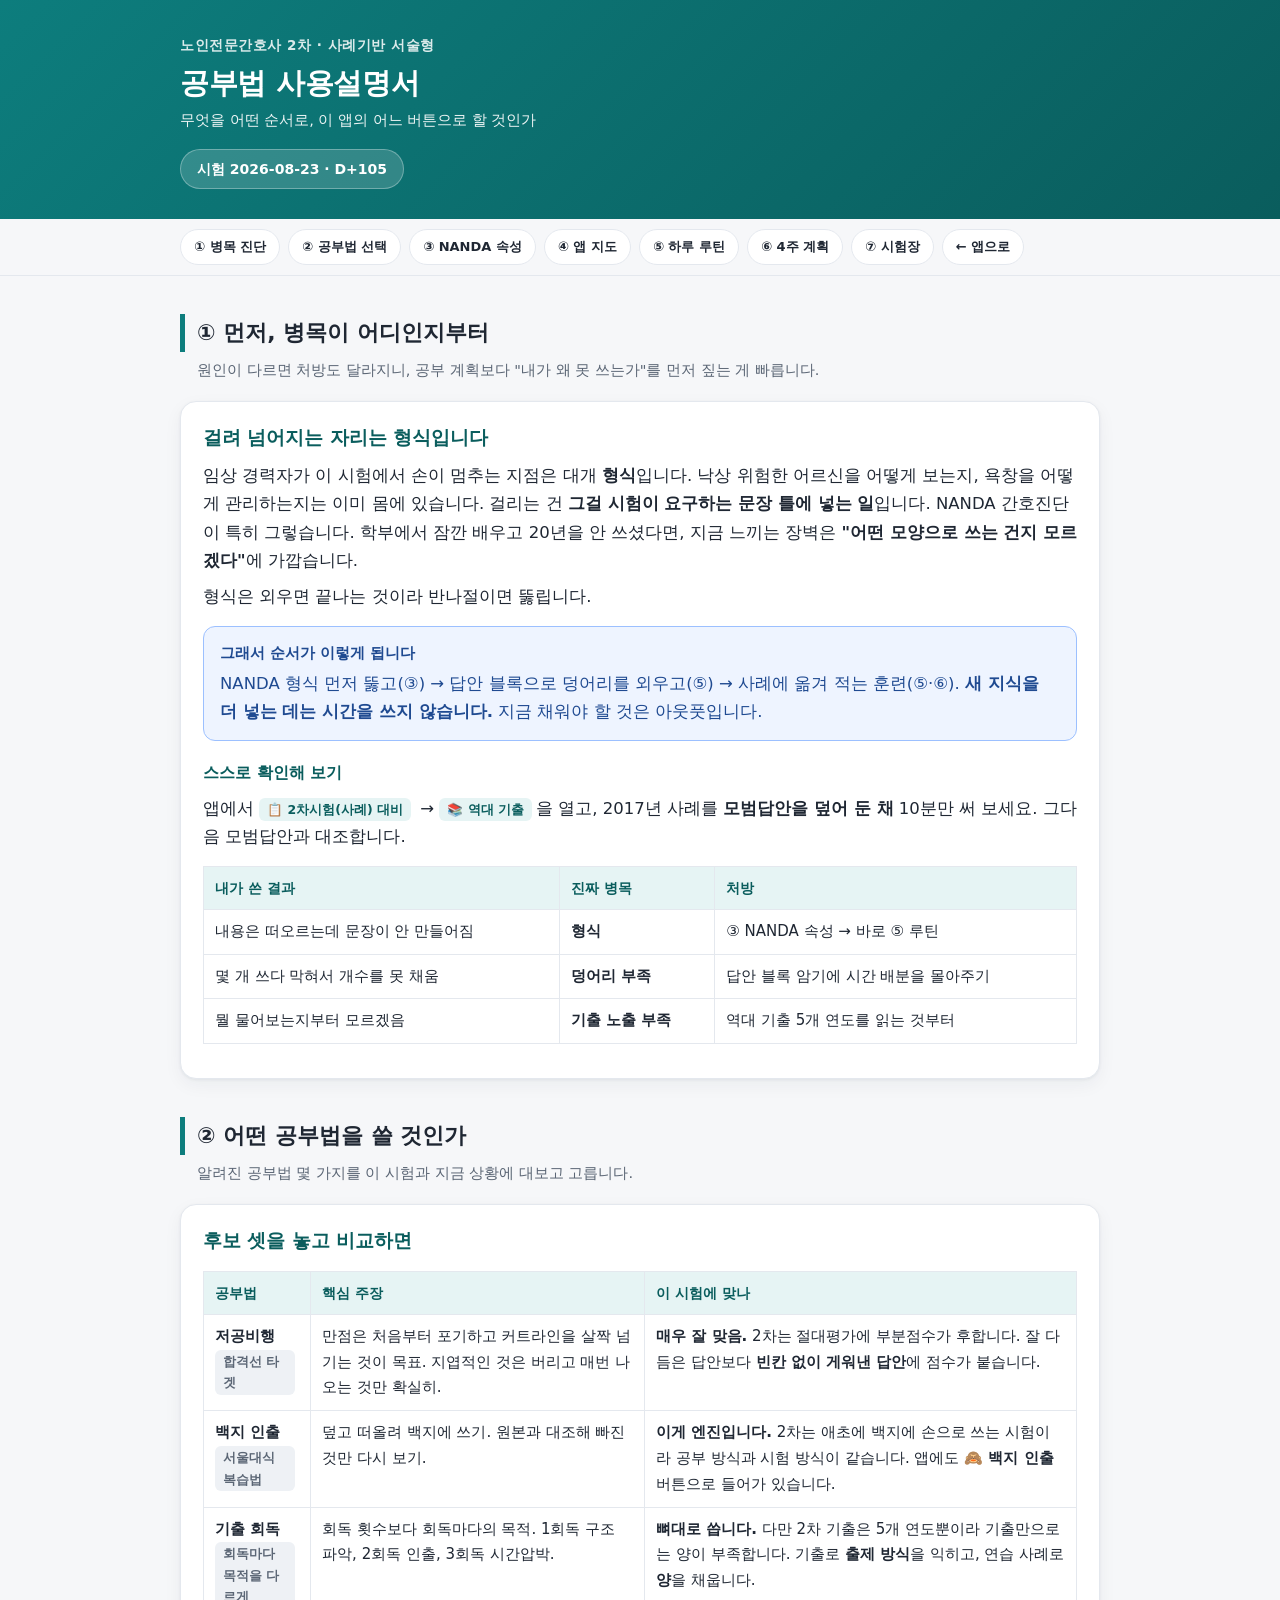
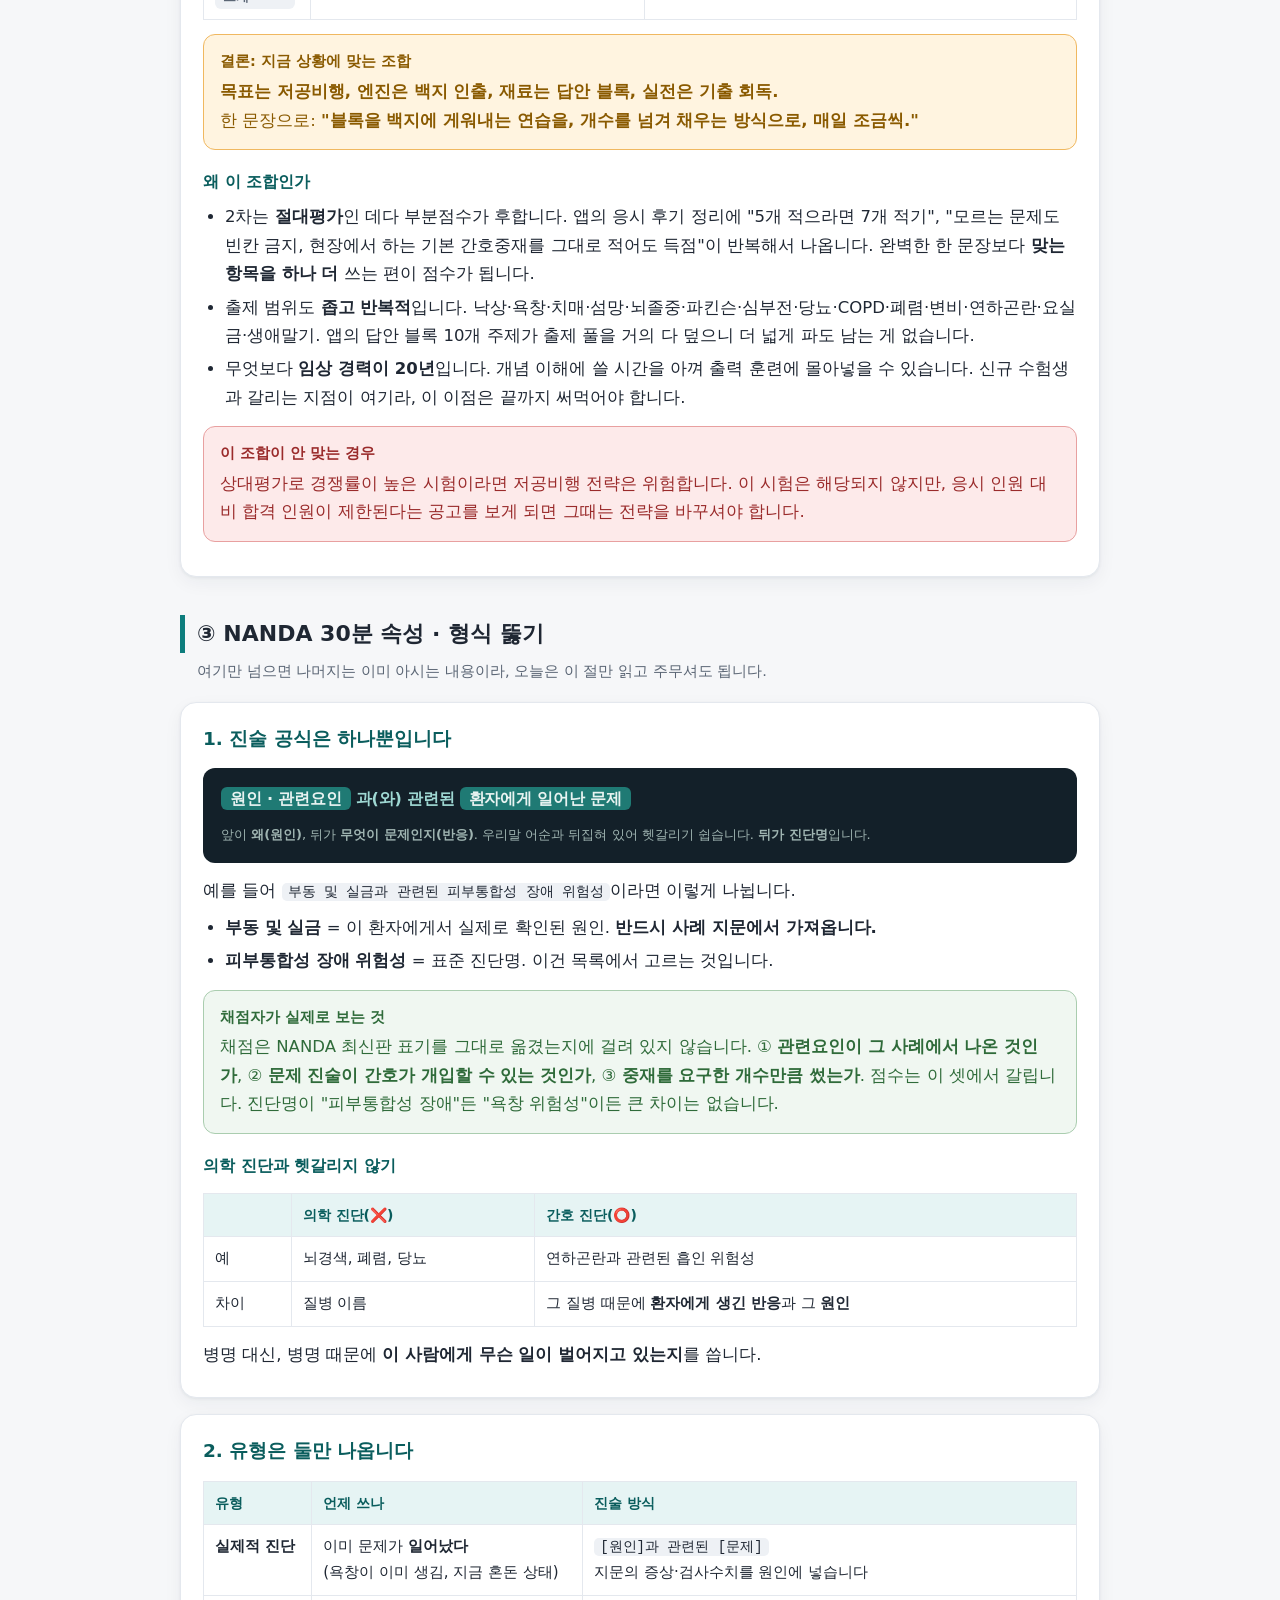
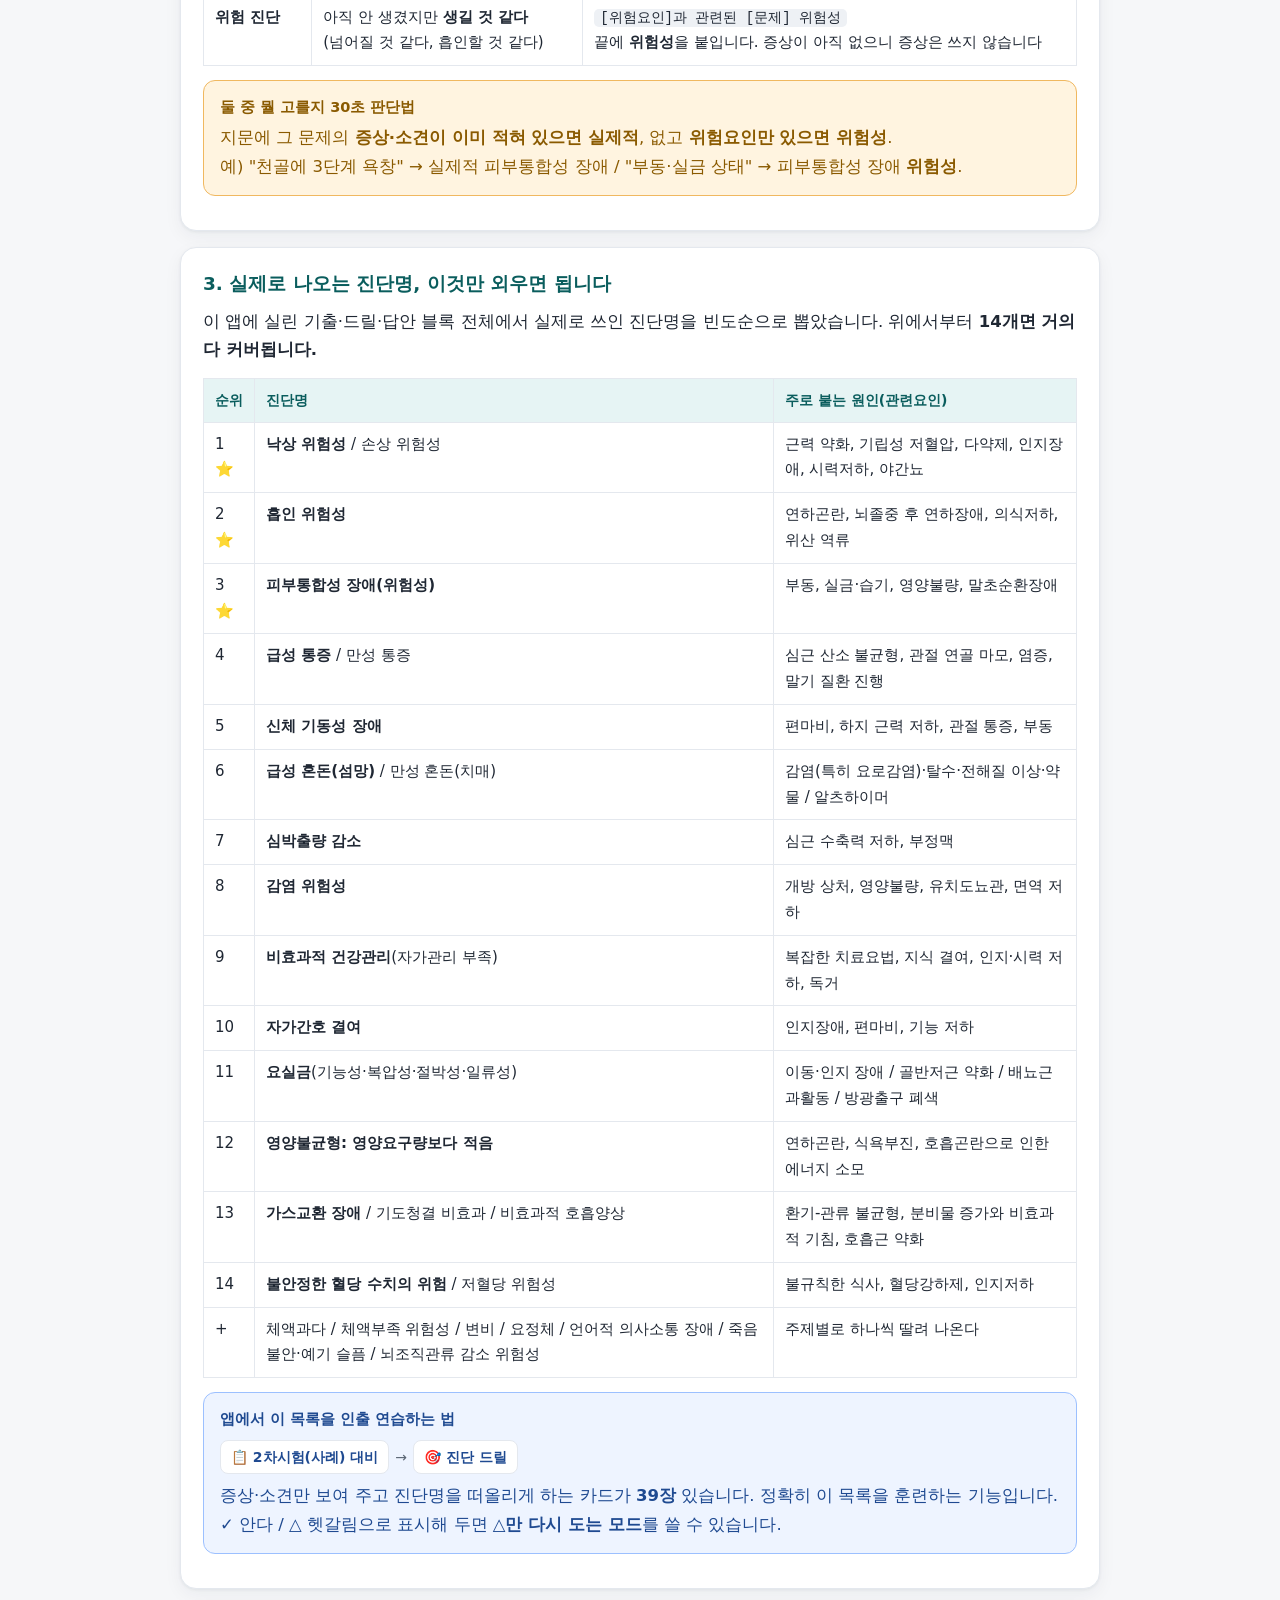
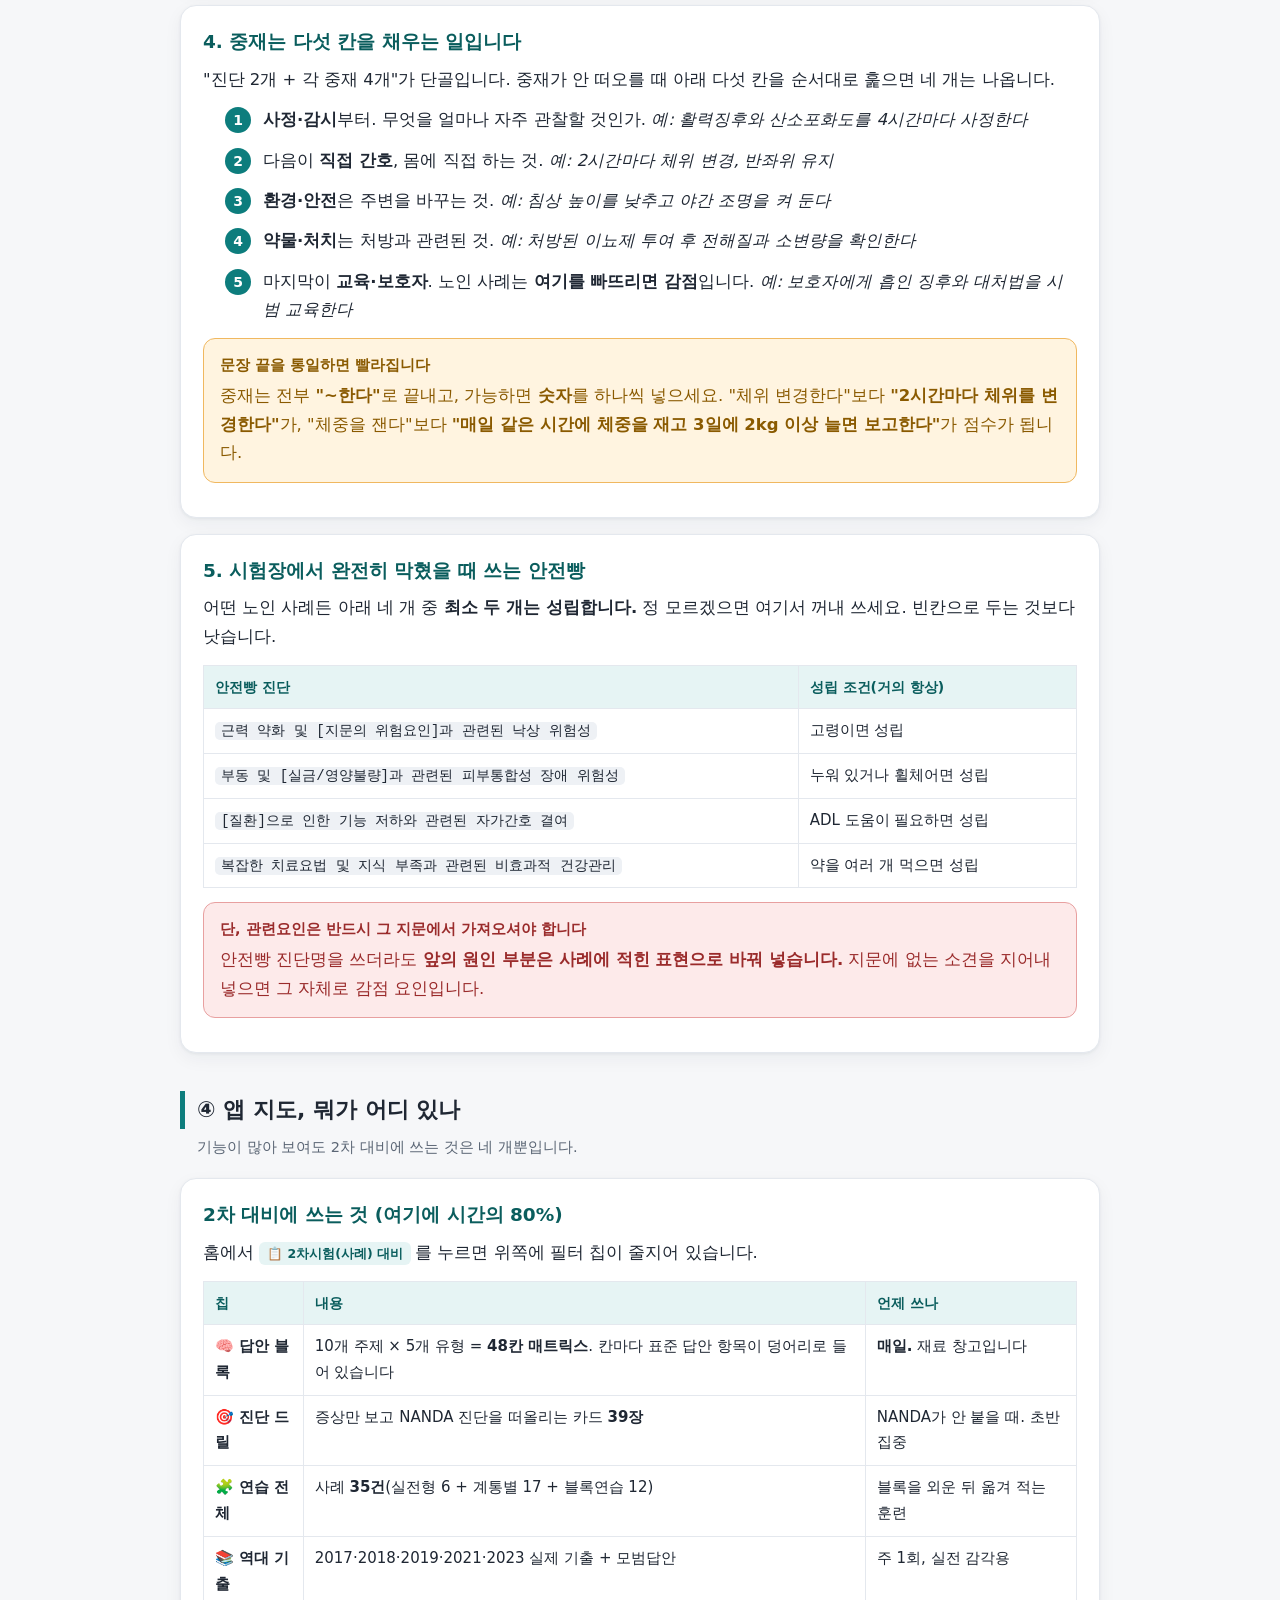
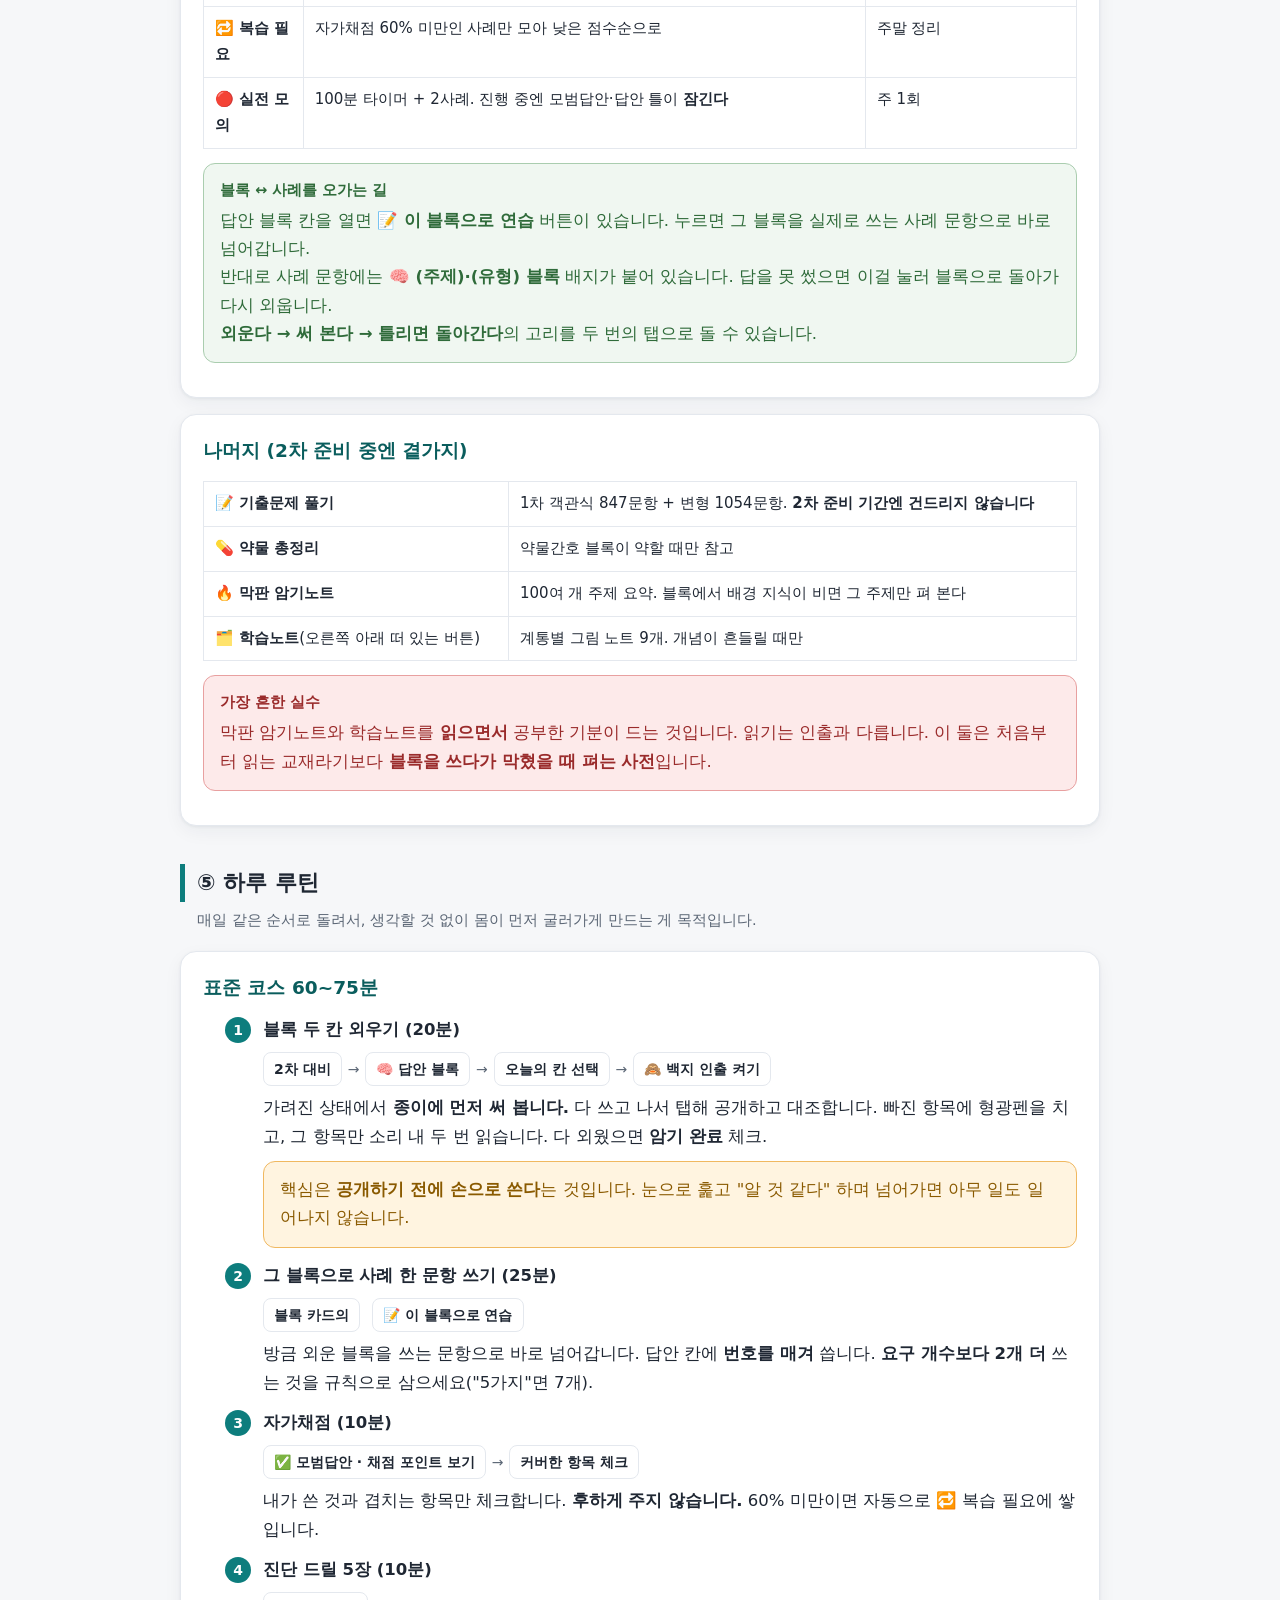
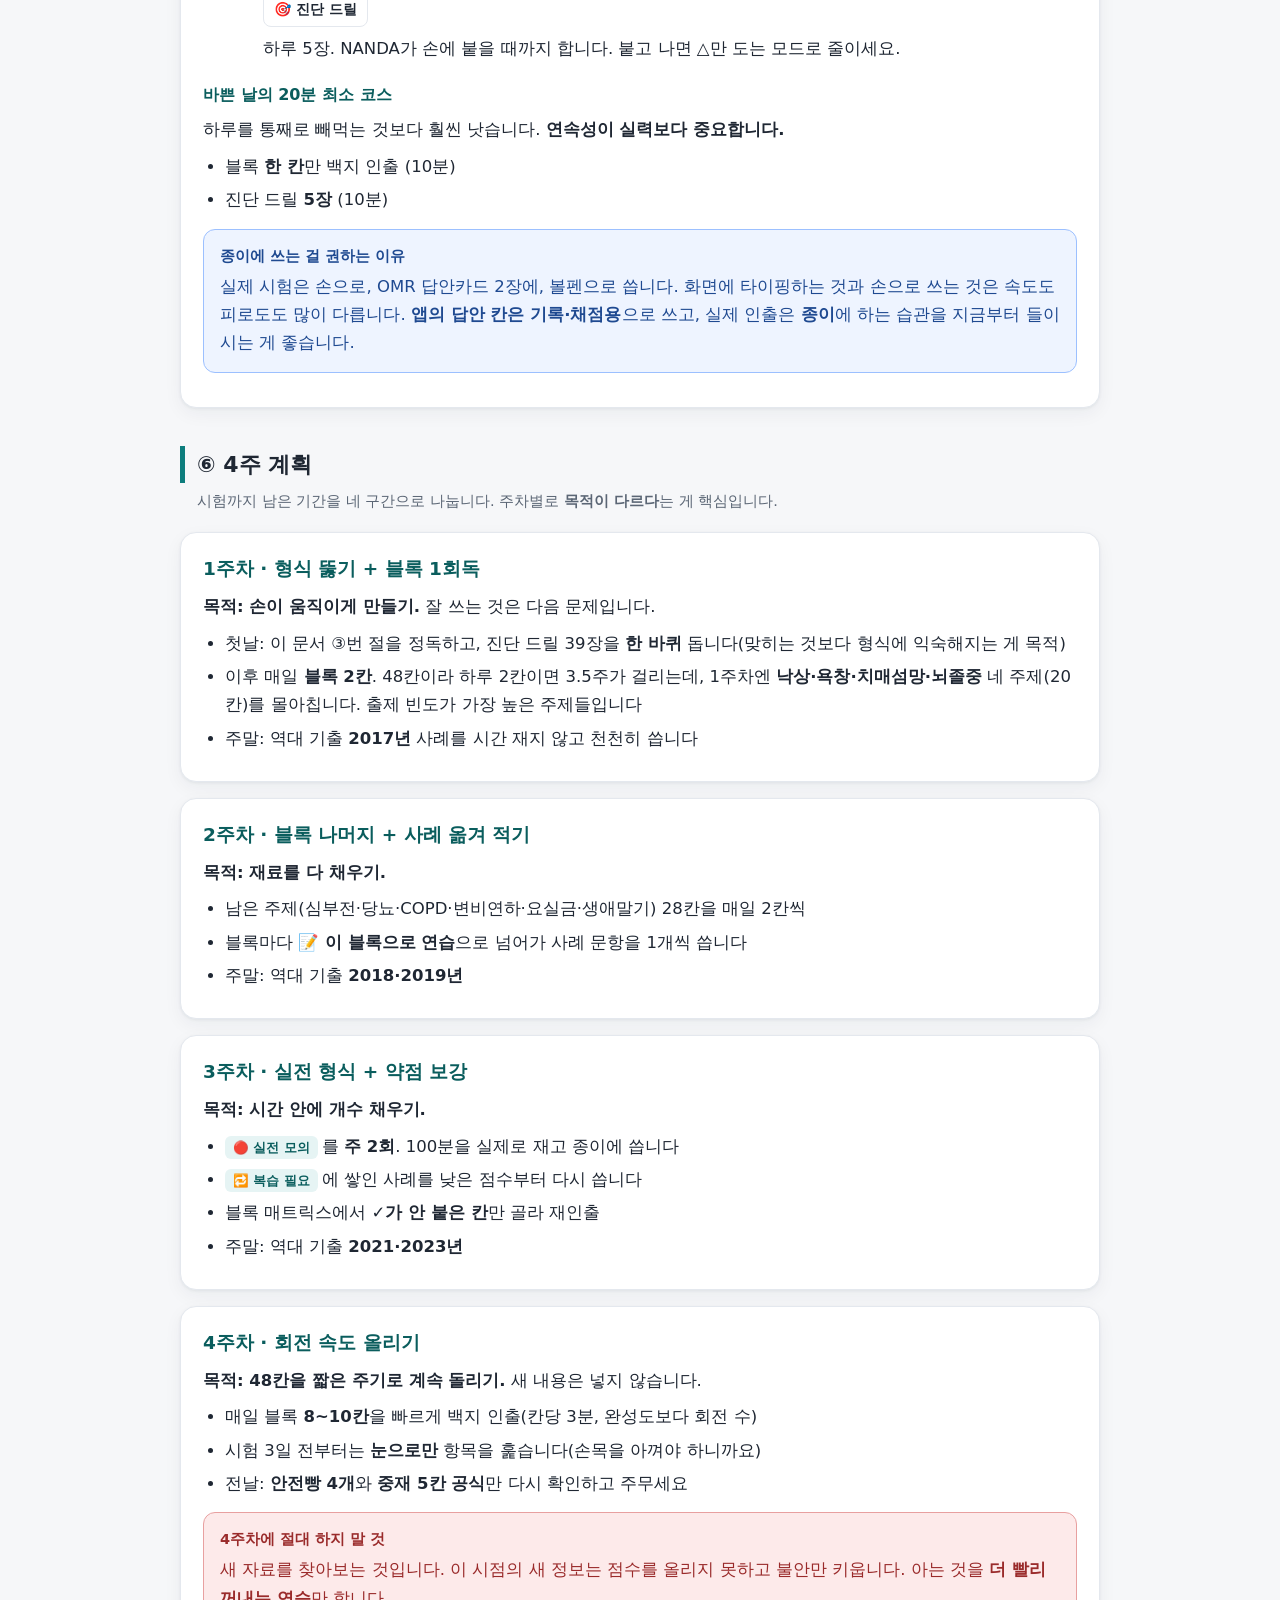
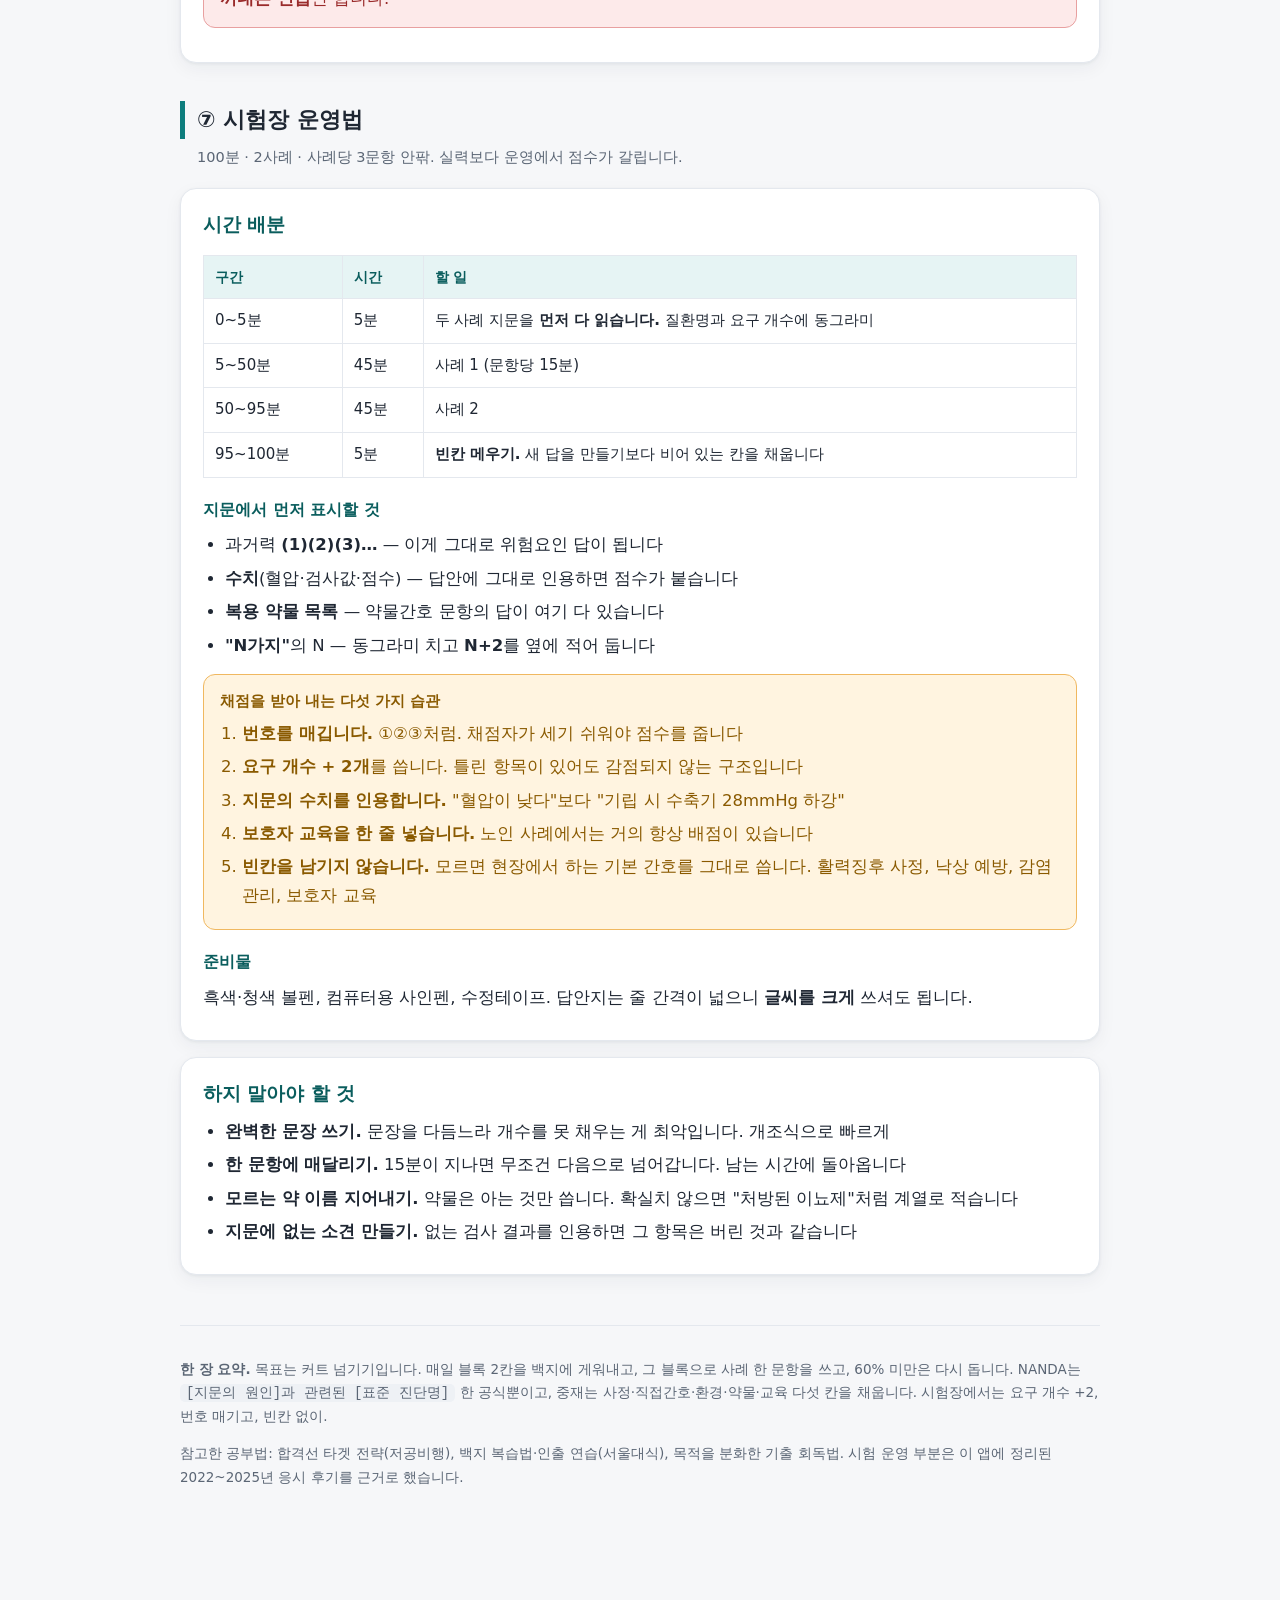
==== 00_공부법_사용설명서.html @ eb642b7c "공부법 가이드 문체 교정 리뷰 반영 — 저공비행 논지 복원, 새 균일 패턴 해체 리뷰 Important 3건 + 승격 1건을 반영했다.  저공비행 표에서 "만점 포기"가 빠져 전략" ====
<!DOCTYPE html>
<html lang="ko"><head><meta charset="UTF-8">
<meta name="viewport" content="width=device-width, initial-scale=1.0">
<title>공부법 사용설명서 — 노인전문간호사 2차</title>
<link rel="icon" href="icon-192.svg" type="image/svg+xml">
<style>
:root{
  --bg:#f6f7f9; --card:#ffffff; --ink:#1f2733; --muted:#5b6675;
  --line:#e4e8ee; --brand:#0d7d7d; --brand2:#0a5d5d; --brand-soft:#e6f4f4;
  --hi:#fff4e0; --hi-line:#f0b860; --hi-ink:#8a5a00;
  --easy:#eef4ff; --easy-line:#9cc0ff; --easy-ink:#1f4a91;
  --warn:#fdeaea; --warn-line:#e8a0a0; --warn-ink:#9a2b2b;
  --ok:#f0f7f1; --ok-line:#aacdaf; --ok-ink:#2f6b3a;
  --shadow:0 1px 3px rgba(20,30,50,.06),0 6px 18px rgba(20,30,50,.05);
}
*{box-sizing:border-box}
html{scroll-behavior:smooth}
body{margin:0;background:var(--bg);color:var(--ink);
  font-family:"Pretendard","Apple SD Gothic Neo","Malgun Gothic","Segoe UI",system-ui,sans-serif;
  line-height:1.72;font-size:16.5px;-webkit-font-smoothing:antialiased}
.wrap{max-width:960px;margin:0 auto;padding:0 20px 120px}

header.top{background:linear-gradient(135deg,var(--brand),var(--brand2));color:#fff;padding:34px 0 30px}
header.top .wrap{padding-bottom:0}
.kicker{font-size:13.5px;letter-spacing:.04em;opacity:.85;font-weight:600}
header.top h1{margin:.25em 0 .15em;font-size:29px;letter-spacing:-.01em;line-height:1.35}
header.top .sub{opacity:.92;font-size:14.5px}
.dday{margin-top:16px;display:inline-block;background:rgba(255,255,255,.16);border:1px solid rgba(255,255,255,.3);
  border-radius:999px;padding:7px 16px;font-size:14px;font-weight:700}

.toolbar{position:sticky;top:0;z-index:50;background:rgba(246,247,249,.93);
  backdrop-filter:blur(8px);border-bottom:1px solid var(--line);margin-bottom:26px}
.toolbar .wrap{display:flex;gap:8px;align-items:center;padding-top:10px;padding-bottom:10px;
  flex-wrap:nowrap;overflow-x:auto;scrollbar-width:none;-webkit-overflow-scrolling:touch}
.toolbar .wrap::-webkit-scrollbar{display:none}
.toolbar a{flex:0 0 auto;border:1px solid var(--line);background:#fff;color:var(--ink);border-radius:999px;
  padding:6px 13px;font-size:13px;text-decoration:none;font-weight:600}
.toolbar a:hover{border-color:var(--brand);color:var(--brand2)}

section.chap{margin:38px 0}
.chap > h2{font-size:22px;border-left:5px solid var(--brand);padding-left:12px;margin:0 0 6px;scroll-margin-top:64px}
.chap > .chap-intro{color:var(--muted);font-size:14.5px;margin:2px 0 18px;padding-left:17px}

.card{background:var(--card);border:1px solid var(--line);border-radius:16px;
  padding:20px 22px;margin:16px 0;box-shadow:var(--shadow)}
.card h3{margin:0 0 8px;font-size:18.5px;color:var(--brand2)}
.card h4{margin:18px 0 6px;font-size:16px;color:var(--brand2)}
.card p{margin:8px 0}
.card ul,.card ol{margin:8px 0;padding-left:22px}
.card li{margin:5px 0}

.box{border-radius:12px;padding:14px 16px;margin:14px 0;border:1px solid}
.box b.t{display:block;margin-bottom:4px;font-size:14.5px}
.box.hi{background:var(--hi);border-color:var(--hi-line);color:var(--hi-ink)}
.box.easy{background:var(--easy);border-color:var(--easy-line);color:var(--easy-ink)}
.box.warn{background:var(--warn);border-color:var(--warn-line);color:var(--warn-ink)}
.box.ok{background:var(--ok);border-color:var(--ok-line);color:var(--ok-ink)}

table{width:100%;border-collapse:collapse;margin:14px 0;font-size:15px}
th,td{border:1px solid var(--line);padding:9px 11px;text-align:left;vertical-align:top}
th{background:var(--brand-soft);color:var(--brand2);font-size:14px}
td code,p code,li code{background:#eef1f5;border-radius:5px;padding:1px 6px;font-size:14px}

.formula{background:#132029;color:#e8f3f1;border-radius:12px;padding:16px 18px;margin:14px 0;
  font-size:16px;line-height:1.9;letter-spacing:-.01em}
.formula .slot{background:#1f7a74;border-radius:6px;padding:2px 9px;font-weight:700;white-space:nowrap}
.formula .fixed{color:#9fd8d3;font-weight:700}
.formula small{display:block;margin-top:8px;color:#9fb4b1;font-size:13px;letter-spacing:0}

.steps{counter-reset:s;list-style:none;padding-left:0}
.steps li{counter-increment:s;position:relative;padding-left:38px;margin:12px 0}
.steps li::before{content:counter(s);position:absolute;left:0;top:1px;width:26px;height:26px;
  border-radius:50%;background:var(--brand);color:#fff;font-weight:700;font-size:14px;
  display:flex;align-items:center;justify-content:center}

.tag{display:inline-block;background:var(--brand-soft);color:var(--brand2);font-weight:700;
  border-radius:6px;padding:1px 8px;font-size:12.5px;margin-right:4px}
.tag.gray{background:#eef1f5;color:#5b6675}

.route{display:flex;flex-wrap:wrap;gap:6px;align-items:center;margin:8px 0;font-size:14px}
.route i{font-style:normal;background:#fff;border:1px solid var(--line);border-radius:8px;padding:4px 10px;font-weight:600}
.route span{color:var(--muted)}

footer{border-top:1px solid var(--line);margin-top:50px;padding-top:18px;color:var(--muted);font-size:13.5px}
@media (max-width:640px){
  body{font-size:16px}
  header.top h1{font-size:24px}
  .chap > h2{font-size:20px}
  table{font-size:14px}
  th,td{padding:7px 8px}
}
</style>
</head>
<body>

<header class="top"><div class="wrap">
  <div class="kicker">노인전문간호사 2차 · 사례기반 서술형</div>
  <h1>공부법 사용설명서</h1>
  <div class="sub">무엇을 어떤 순서로, 이 앱의 어느 버튼으로 할 것인가</div>
  <div class="dday" id="dday">시험 2026-08-23</div>
</div></header>

<nav class="toolbar"><div class="wrap">
  <a href="#bottleneck">① 병목 진단</a>
  <a href="#method">② 공부법 선택</a>
  <a href="#nanda">③ NANDA 속성</a>
  <a href="#map">④ 앱 지도</a>
  <a href="#daily">⑤ 하루 루틴</a>
  <a href="#plan">⑥ 4주 계획</a>
  <a href="#exam">⑦ 시험장</a>
  <a href="index.html">← 앱으로</a>
</div></nav>

<div class="wrap">

<!-- ─────────────────────────────────────────── -->
<section class="chap" id="bottleneck">
  <h2>① 먼저, 병목이 어디인지부터</h2>
  <p class="chap-intro">원인이 다르면 처방도 달라지니, 공부 계획보다 "내가 왜 못 쓰는가"를 먼저 짚는 게 빠릅니다.</p>

  <div class="card">
    <h3>걸려 넘어지는 자리는 형식입니다</h3>
    <p>임상 경력자가 이 시험에서 손이 멈추는 지점은 대개 <b>형식</b>입니다. 낙상 위험한 어르신을 어떻게 보는지, 욕창을 어떻게 관리하는지는 이미 몸에 있습니다. 걸리는 건 <b>그걸 시험이 요구하는 문장 틀에 넣는 일</b>입니다. NANDA 간호진단이 특히 그렇습니다. 학부에서 잠깐 배우고 20년을 안 쓰셨다면, 지금 느끼는 장벽은 <b>"어떤 모양으로 쓰는 건지 모르겠다"</b>에 가깝습니다.</p>
    <p>형식은 외우면 끝나는 것이라 반나절이면 뚫립니다.</p>

    <div class="box easy">
      <b class="t">그래서 순서가 이렇게 됩니다</b>
      NANDA 형식 먼저 뚫고(③) → 답안 블록으로 덩어리를 외우고(⑤) → 사례에 옮겨 적는 훈련(⑤·⑥).
      <b>새 지식을 더 넣는 데는 시간을 쓰지 않습니다.</b> 지금 채워야 할 것은 아웃풋입니다.
    </div>

    <h4>스스로 확인해 보기</h4>
    <p>앱에서 <span class="tag">📋 2차시험(사례) 대비</span> → <span class="tag">📚 역대 기출</span>을 열고, 2017년 사례를 <b>모범답안을 덮어 둔 채</b> 10분만 써 보세요. 그다음 모범답안과 대조합니다.</p>
    <table>
      <tr><th>내가 쓴 결과</th><th>진짜 병목</th><th>처방</th></tr>
      <tr><td>내용은 떠오르는데 문장이 안 만들어짐</td><td><b>형식</b></td><td>③ NANDA 속성 → 바로 ⑤ 루틴</td></tr>
      <tr><td>몇 개 쓰다 막혀서 개수를 못 채움</td><td><b>덩어리 부족</b></td><td>답안 블록 암기에 시간 배분을 몰아주기</td></tr>
      <tr><td>뭘 물어보는지부터 모르겠음</td><td><b>기출 노출 부족</b></td><td>역대 기출 5개 연도를 읽는 것부터</td></tr>
    </table>
  </div>
</section>

<!-- ─────────────────────────────────────────── -->
<section class="chap" id="method">
  <h2>② 어떤 공부법을 쓸 것인가</h2>
  <p class="chap-intro">알려진 공부법 몇 가지를 이 시험과 지금 상황에 대보고 고릅니다.</p>

  <div class="card">
    <h3>후보 셋을 놓고 비교하면</h3>
    <table>
      <tr><th>공부법</th><th>핵심 주장</th><th>이 시험에 맞나</th></tr>
      <tr>
        <td><b>저공비행</b><br><span class="tag gray">합격선 타겟</span></td>
        <td>만점은 처음부터 포기하고 커트라인을 살짝 넘기는 것이 목표. 지엽적인 것은 버리고 매번 나오는 것만 확실히.</td>
        <td><b>매우 잘 맞음.</b> 2차는 절대평가에 부분점수가 후합니다. 잘 다듬은 답안보다 <b>빈칸 없이 게워낸 답안</b>에 점수가 붙습니다.</td>
      </tr>
      <tr>
        <td><b>백지 인출</b><br><span class="tag gray">서울대식 복습법</span></td>
        <td>덮고 떠올려 백지에 쓰기. 원본과 대조해 빠진 것만 다시 보기.</td>
        <td><b>이게 엔진입니다.</b> 2차는 애초에 백지에 손으로 쓰는 시험이라 공부 방식과 시험 방식이 같습니다. 앱에도 <b>🙈 백지 인출</b> 버튼으로 들어가 있습니다.</td>
      </tr>
      <tr>
        <td><b>기출 회독</b><br><span class="tag gray">회독마다 목적을 다르게</span></td>
        <td>회독 횟수보다 회독마다의 목적. 1회독 구조 파악, 2회독 인출, 3회독 시간압박.</td>
        <td><b>뼈대로 씁니다.</b> 다만 2차 기출은 5개 연도뿐이라 기출만으로는 양이 부족합니다. 기출로 <b>출제 방식</b>을 익히고, 연습 사례로 <b>양</b>을 채웁니다.</td>
      </tr>
    </table>

    <div class="box hi">
      <b class="t">결론: 지금 상황에 맞는 조합</b>
      <b>목표는 저공비행, 엔진은 백지 인출, 재료는 답안 블록, 실전은 기출 회독.</b><br>
      한 문장으로: <b>"블록을 백지에 게워내는 연습을, 개수를 넘겨 채우는 방식으로, 매일 조금씩."</b>
    </div>

    <h4>왜 이 조합인가</h4>
    <ul>
      <li>2차는 <b>절대평가</b>인 데다 부분점수가 후합니다. 앱의 응시 후기 정리에 "5개 적으라면 7개 적기", "모르는 문제도 빈칸 금지, 현장에서 하는 기본 간호중재를 그대로 적어도 득점"이 반복해서 나옵니다. 완벽한 한 문장보다 <b>맞는 항목을 하나 더</b> 쓰는 편이 점수가 됩니다.</li>
      <li>출제 범위도 <b>좁고 반복적</b>입니다. 낙상·욕창·치매·섬망·뇌졸중·파킨슨·심부전·당뇨·COPD·폐렴·변비·연하곤란·요실금·생애말기. 앱의 답안 블록 10개 주제가 출제 풀을 거의 다 덮으니 더 넓게 파도 남는 게 없습니다.</li>
      <li>무엇보다 <b>임상 경력이 20년</b>입니다. 개념 이해에 쓸 시간을 아껴 출력 훈련에 몰아넣을 수 있습니다. 신규 수험생과 갈리는 지점이 여기라, 이 이점은 끝까지 써먹어야 합니다.</li>
    </ul>

    <div class="box warn">
      <b class="t">이 조합이 안 맞는 경우</b>
      상대평가로 경쟁률이 높은 시험이라면 저공비행 전략은 위험합니다. 이 시험은 해당되지 않지만,
      응시 인원 대비 합격 인원이 제한된다는 공고를 보게 되면 그때는 전략을 바꾸셔야 합니다.
    </div>
  </div>
</section>

<!-- ─────────────────────────────────────────── -->
<section class="chap" id="nanda">
  <h2>③ NANDA 30분 속성 · 형식 뚫기</h2>
  <p class="chap-intro">여기만 넘으면 나머지는 이미 아시는 내용이라, 오늘은 이 절만 읽고 주무셔도 됩니다.</p>

  <div class="card">
    <h3>1. 진술 공식은 하나뿐입니다</h3>
    <div class="formula">
      <span class="slot">원인 · 관련요인</span> <span class="fixed">과(와) 관련된</span> <span class="slot">환자에게 일어난 문제</span>
      <small>앞이 <b>왜(원인)</b>, 뒤가 <b>무엇이 문제인지(반응)</b>. 우리말 어순과 뒤집혀 있어 헷갈리기 쉽습니다. <b>뒤가 진단명</b>입니다.</small>
    </div>
    <p>예를 들어 <code>부동 및 실금과 관련된 피부통합성 장애 위험성</code>이라면 이렇게 나뉩니다.</p>
    <ul>
      <li><b>부동 및 실금</b> = 이 환자에게서 실제로 확인된 원인. <b>반드시 사례 지문에서 가져옵니다.</b></li>
      <li><b>피부통합성 장애 위험성</b> = 표준 진단명. 이건 목록에서 고르는 것입니다.</li>
    </ul>
    <div class="box ok">
      <b class="t">채점자가 실제로 보는 것</b>
      채점은 NANDA 최신판 표기를 그대로 옮겼는지에 걸려 있지 않습니다.
      ① <b>관련요인이 그 사례에서 나온 것인가</b>, ② <b>문제 진술이 간호가 개입할 수 있는 것인가</b>,
      ③ <b>중재를 요구한 개수만큼 썼는가</b>. 점수는 이 셋에서 갈립니다.
      진단명이 "피부통합성 장애"든 "욕창 위험성"이든 큰 차이는 없습니다.
    </div>

    <h4>의학 진단과 헷갈리지 않기</h4>
    <table>
      <tr><th></th><th>의학 진단(❌)</th><th>간호 진단(⭕)</th></tr>
      <tr><td>예</td><td>뇌경색, 폐렴, 당뇨</td><td>연하곤란과 관련된 흡인 위험성</td></tr>
      <tr><td>차이</td><td>질병 이름</td><td>그 질병 때문에 <b>환자에게 생긴 반응</b>과 그 <b>원인</b></td></tr>
    </table>
    <p>병명 대신, 병명 때문에 <b>이 사람에게 무슨 일이 벌어지고 있는지</b>를 씁니다.</p>
  </div>

  <div class="card">
    <h3>2. 유형은 둘만 나옵니다</h3>
    <table>
      <tr><th>유형</th><th>언제 쓰나</th><th>진술 방식</th></tr>
      <tr>
        <td><b>실제적 진단</b></td>
        <td>이미 문제가 <b>일어났다</b><br>(욕창이 이미 생김, 지금 혼돈 상태)</td>
        <td><code>[원인]과 관련된 [문제]</code><br>지문의 증상·검사수치를 원인에 넣습니다</td>
      </tr>
      <tr>
        <td><b>위험 진단</b></td>
        <td>아직 안 생겼지만 <b>생길 것 같다</b><br>(넘어질 것 같다, 흡인할 것 같다)</td>
        <td><code>[위험요인]과 관련된 [문제] 위험성</code><br>끝에 <b>위험성</b>을 붙입니다. 증상이 아직 없으니 증상은 쓰지 않습니다</td>
      </tr>
    </table>
    <div class="box hi">
      <b class="t">둘 중 뭘 고를지 30초 판단법</b>
      지문에 그 문제의 <b>증상·소견이 이미 적혀 있으면 실제적</b>, 없고 <b>위험요인만 있으면 위험성</b>.<br>
      예) "천골에 3단계 욕창" → 실제적 피부통합성 장애 / "부동·실금 상태" → 피부통합성 장애 <b>위험성</b>.
    </div>
  </div>

  <div class="card">
    <h3>3. 실제로 나오는 진단명, 이것만 외우면 됩니다</h3>
    <p>이 앱에 실린 기출·드릴·답안 블록 전체에서 실제로 쓰인 진단명을 빈도순으로 뽑았습니다. 위에서부터 <b>14개면 거의 다 커버됩니다.</b></p>
    <table>
      <tr><th>순위</th><th>진단명</th><th>주로 붙는 원인(관련요인)</th></tr>
      <tr><td>1 ⭐</td><td><b>낙상 위험성</b> / 손상 위험성</td><td>근력 약화, 기립성 저혈압, 다약제, 인지장애, 시력저하, 야간뇨</td></tr>
      <tr><td>2 ⭐</td><td><b>흡인 위험성</b></td><td>연하곤란, 뇌졸중 후 연하장애, 의식저하, 위산 역류</td></tr>
      <tr><td>3 ⭐</td><td><b>피부통합성 장애(위험성)</b></td><td>부동, 실금·습기, 영양불량, 말초순환장애</td></tr>
      <tr><td>4</td><td><b>급성 통증</b> / 만성 통증</td><td>심근 산소 불균형, 관절 연골 마모, 염증, 말기 질환 진행</td></tr>
      <tr><td>5</td><td><b>신체 기동성 장애</b></td><td>편마비, 하지 근력 저하, 관절 통증, 부동</td></tr>
      <tr><td>6</td><td><b>급성 혼돈(섬망)</b> / 만성 혼돈(치매)</td><td>감염(특히 요로감염)·탈수·전해질 이상·약물 / 알츠하이머</td></tr>
      <tr><td>7</td><td><b>심박출량 감소</b></td><td>심근 수축력 저하, 부정맥</td></tr>
      <tr><td>8</td><td><b>감염 위험성</b></td><td>개방 상처, 영양불량, 유치도뇨관, 면역 저하</td></tr>
      <tr><td>9</td><td><b>비효과적 건강관리</b>(자가관리 부족)</td><td>복잡한 치료요법, 지식 결여, 인지·시력 저하, 독거</td></tr>
      <tr><td>10</td><td><b>자가간호 결여</b></td><td>인지장애, 편마비, 기능 저하</td></tr>
      <tr><td>11</td><td><b>요실금</b>(기능성·복압성·절박성·일류성)</td><td>이동·인지 장애 / 골반저근 약화 / 배뇨근 과활동 / 방광출구 폐색</td></tr>
      <tr><td>12</td><td><b>영양불균형: 영양요구량보다 적음</b></td><td>연하곤란, 식욕부진, 호흡곤란으로 인한 에너지 소모</td></tr>
      <tr><td>13</td><td><b>가스교환 장애</b> / 기도청결 비효과 / 비효과적 호흡양상</td><td>환기-관류 불균형, 분비물 증가와 비효과적 기침, 호흡근 약화</td></tr>
      <tr><td>14</td><td><b>불안정한 혈당 수치의 위험</b> / 저혈당 위험성</td><td>불규칙한 식사, 혈당강하제, 인지저하</td></tr>
      <tr><td>+</td><td>체액과다 / 체액부족 위험성 / 변비 / 요정체 / 언어적 의사소통 장애 / 죽음 불안·예기 슬픔 / 뇌조직관류 감소 위험성</td><td>주제별로 하나씩 딸려 나온다</td></tr>
    </table>
    <div class="box easy">
      <b class="t">앱에서 이 목록을 인출 연습하는 법</b>
      <div class="route"><i>📋 2차시험(사례) 대비</i><span>→</span><i>🎯 진단 드릴</i></div>
      증상·소견만 보여 주고 진단명을 떠올리게 하는 카드가 <b>39장</b> 있습니다. 정확히 이 목록을 훈련하는 기능입니다.
      ✓ 안다 / △ 헷갈림으로 표시해 두면 <b>△만 다시 도는 모드</b>를 쓸 수 있습니다.
    </div>
  </div>

  <div class="card">
    <h3>4. 중재는 다섯 칸을 채우는 일입니다</h3>
    <p>"진단 2개 + 각 중재 4개"가 단골입니다. 중재가 안 떠오를 때 아래 다섯 칸을 순서대로 훑으면 네 개는 나옵니다.</p>
    <ol class="steps">
      <li><b>사정·감시</b>부터. 무엇을 얼마나 자주 관찰할 것인가. <i>예: 활력징후와 산소포화도를 4시간마다 사정한다</i></li>
      <li>다음이 <b>직접 간호</b>, 몸에 직접 하는 것. <i>예: 2시간마다 체위 변경, 반좌위 유지</i></li>
      <li><b>환경·안전</b>은 주변을 바꾸는 것. <i>예: 침상 높이를 낮추고 야간 조명을 켜 둔다</i></li>
      <li><b>약물·처치</b>는 처방과 관련된 것. <i>예: 처방된 이뇨제 투여 후 전해질과 소변량을 확인한다</i></li>
      <li>마지막이 <b>교육·보호자</b>. 노인 사례는 <b>여기를 빠뜨리면 감점</b>입니다. <i>예: 보호자에게 흡인 징후와 대처법을 시범 교육한다</i></li>
    </ol>
    <div class="box hi">
      <b class="t">문장 끝을 통일하면 빨라집니다</b>
      중재는 전부 <b>"~한다"</b>로 끝내고, 가능하면 <b>숫자</b>를 하나씩 넣으세요.
      "체위 변경한다"보다 <b>"2시간마다 체위를 변경한다"</b>가, "체중을 잰다"보다
      <b>"매일 같은 시간에 체중을 재고 3일에 2kg 이상 늘면 보고한다"</b>가 점수가 됩니다.
    </div>
  </div>

  <div class="card">
    <h3>5. 시험장에서 완전히 막혔을 때 쓰는 안전빵</h3>
    <p>어떤 노인 사례든 아래 네 개 중 <b>최소 두 개는 성립합니다.</b> 정 모르겠으면 여기서 꺼내 쓰세요. 빈칸으로 두는 것보다 낫습니다.</p>
    <table>
      <tr><th>안전빵 진단</th><th>성립 조건(거의 항상)</th></tr>
      <tr><td><code>근력 약화 및 [지문의 위험요인]과 관련된 낙상 위험성</code></td><td>고령이면 성립</td></tr>
      <tr><td><code>부동 및 [실금/영양불량]과 관련된 피부통합성 장애 위험성</code></td><td>누워 있거나 휠체어면 성립</td></tr>
      <tr><td><code>[질환]으로 인한 기능 저하와 관련된 자가간호 결여</code></td><td>ADL 도움이 필요하면 성립</td></tr>
      <tr><td><code>복잡한 치료요법 및 지식 부족과 관련된 비효과적 건강관리</code></td><td>약을 여러 개 먹으면 성립</td></tr>
    </table>
    <div class="box warn">
      <b class="t">단, 관련요인은 반드시 그 지문에서 가져오셔야 합니다</b>
      안전빵 진단명을 쓰더라도 <b>앞의 원인 부분은 사례에 적힌 표현으로 바꿔 넣습니다.</b>
      지문에 없는 소견을 지어내 넣으면 그 자체로 감점 요인입니다.
    </div>
  </div>
</section>

<!-- ─────────────────────────────────────────── -->
<section class="chap" id="map">
  <h2>④ 앱 지도, 뭐가 어디 있나</h2>
  <p class="chap-intro">기능이 많아 보여도 2차 대비에 쓰는 것은 네 개뿐입니다.</p>

  <div class="card">
    <h3>2차 대비에 쓰는 것 (여기에 시간의 80%)</h3>
    <p>홈에서 <span class="tag">📋 2차시험(사례) 대비</span>를 누르면 위쪽에 필터 칩이 줄지어 있습니다.</p>
    <table>
      <tr><th>칩</th><th>내용</th><th>언제 쓰나</th></tr>
      <tr><td><b>🧠 답안 블록</b></td><td>10개 주제 × 5개 유형 = <b>48칸 매트릭스</b>. 칸마다 표준 답안 항목이 덩어리로 들어 있습니다</td><td><b>매일.</b> 재료 창고입니다</td></tr>
      <tr><td><b>🎯 진단 드릴</b></td><td>증상만 보고 NANDA 진단을 떠올리는 카드 <b>39장</b></td><td>NANDA가 안 붙을 때. 초반 집중</td></tr>
      <tr><td><b>🧩 연습 전체</b></td><td>사례 <b>35건</b>(실전형 6 + 계통별 17 + 블록연습 12)</td><td>블록을 외운 뒤 옮겨 적는 훈련</td></tr>
      <tr><td><b>📚 역대 기출</b></td><td>2017·2018·2019·2021·2023 실제 기출 + 모범답안</td><td>주 1회, 실전 감각용</td></tr>
      <tr><td><b>🔁 복습 필요</b></td><td>자가채점 60% 미만인 사례만 모아 낮은 점수순으로</td><td>주말 정리</td></tr>
      <tr><td><b>🔴 실전 모의</b></td><td>100분 타이머 + 2사례. 진행 중엔 모범답안·답안 틀이 <b>잠긴다</b></td><td>주 1회</td></tr>
    </table>

    <div class="box ok">
      <b class="t">블록 ↔ 사례를 오가는 길</b>
      답안 블록 칸을 열면 <b>📝 이 블록으로 연습</b> 버튼이 있습니다. 누르면 그 블록을 실제로 쓰는 사례 문항으로 바로 넘어갑니다.<br>
      반대로 사례 문항에는 <b>🧠 (주제)·(유형) 블록</b> 배지가 붙어 있습니다. 답을 못 썼으면 이걸 눌러 블록으로 돌아가 다시 외웁니다.<br>
      <b>외운다 → 써 본다 → 틀리면 돌아간다</b>의 고리를 두 번의 탭으로 돌 수 있습니다.
    </div>
  </div>

  <div class="card">
    <h3>나머지 (2차 준비 중엔 곁가지)</h3>
    <table>
      <tr><td><b>📝 기출문제 풀기</b></td><td>1차 객관식 847문항 + 변형 1054문항. <b>2차 준비 기간엔 건드리지 않습니다</b></td></tr>
      <tr><td><b>💊 약물 총정리</b></td><td>약물간호 블록이 약할 때만 참고</td></tr>
      <tr><td><b>🔥 막판 암기노트</b></td><td>100여 개 주제 요약. 블록에서 배경 지식이 비면 그 주제만 펴 본다</td></tr>
      <tr><td><b>🗂️ 학습노트</b>(오른쪽 아래 떠 있는 버튼)</td><td>계통별 그림 노트 9개. 개념이 흔들릴 때만</td></tr>
    </table>
    <div class="box warn">
      <b class="t">가장 흔한 실수</b>
      막판 암기노트와 학습노트를 <b>읽으면서</b> 공부한 기분이 드는 것입니다. 읽기는 인출과 다릅니다.
      이 둘은 처음부터 읽는 교재라기보다 <b>블록을 쓰다가 막혔을 때 펴는 사전</b>입니다.
    </div>
  </div>
</section>

<!-- ─────────────────────────────────────────── -->
<section class="chap" id="daily">
  <h2>⑤ 하루 루틴</h2>
  <p class="chap-intro">매일 같은 순서로 돌려서, 생각할 것 없이 몸이 먼저 굴러가게 만드는 게 목적입니다.</p>

  <div class="card">
    <h3>표준 코스 60~75분</h3>
    <ol class="steps">
      <li>
        <b>블록 두 칸 외우기 (20분)</b>
        <div class="route"><i>2차 대비</i><span>→</span><i>🧠 답안 블록</i><span>→</span><i>오늘의 칸 선택</i><span>→</span><i>🙈 백지 인출 켜기</i></div>
        가려진 상태에서 <b>종이에 먼저 써 봅니다.</b> 다 쓰고 나서 탭해 공개하고 대조합니다.
        빠진 항목에 형광펜을 치고, 그 항목만 소리 내 두 번 읽습니다. 다 외웠으면 <b>암기 완료</b> 체크.
        <div class="box hi" style="margin-top:10px">
          핵심은 <b>공개하기 전에 손으로 쓴다</b>는 것입니다. 눈으로 훑고 "알 것 같다" 하며 넘어가면 아무 일도 일어나지 않습니다.
        </div>
      </li>
      <li>
        <b>그 블록으로 사례 한 문항 쓰기 (25분)</b>
        <div class="route"><i>블록 카드의</i><span></span><i>📝 이 블록으로 연습</i></div>
        방금 외운 블록을 쓰는 문항으로 바로 넘어갑니다. 답안 칸에 <b>번호를 매겨</b> 씁니다.
        <b>요구 개수보다 2개 더</b> 쓰는 것을 규칙으로 삼으세요("5가지"면 7개).
      </li>
      <li>
        <b>자가채점 (10분)</b>
        <div class="route"><i>✅ 모범답안 · 채점 포인트 보기</i><span>→</span><i>커버한 항목 체크</i></div>
        내가 쓴 것과 겹치는 항목만 체크합니다. <b>후하게 주지 않습니다.</b> 60% 미만이면 자동으로 🔁 복습 필요에 쌓입니다.
      </li>
      <li>
        <b>진단 드릴 5장 (10분)</b>
        <div class="route"><i>🎯 진단 드릴</i></div>
        하루 5장. NANDA가 손에 붙을 때까지 합니다. 붙고 나면 △만 도는 모드로 줄이세요.
      </li>
    </ol>

    <h4>바쁜 날의 20분 최소 코스</h4>
    <p>하루를 통째로 빼먹는 것보다 훨씬 낫습니다. <b>연속성이 실력보다 중요합니다.</b></p>
    <ul>
      <li>블록 <b>한 칸</b>만 백지 인출 (10분)</li>
      <li>진단 드릴 <b>5장</b> (10분)</li>
    </ul>

    <div class="box easy">
      <b class="t">종이에 쓰는 걸 권하는 이유</b>
      실제 시험은 손으로, OMR 답안카드 2장에, 볼펜으로 씁니다. 화면에 타이핑하는 것과 손으로 쓰는 것은
      속도도 피로도도 많이 다릅니다. <b>앱의 답안 칸은 기록·채점용</b>으로 쓰고,
      실제 인출은 <b>종이</b>에 하는 습관을 지금부터 들이시는 게 좋습니다.
    </div>
  </div>
</section>

<!-- ─────────────────────────────────────────── -->
<section class="chap" id="plan">
  <h2>⑥ 4주 계획</h2>
  <p class="chap-intro">시험까지 남은 기간을 네 구간으로 나눕니다. 주차별로 <b>목적이 다르다</b>는 게 핵심입니다.</p>

  <div class="card">
    <h3>1주차 · 형식 뚫기 + 블록 1회독</h3>
    <p><b>목적: 손이 움직이게 만들기.</b> 잘 쓰는 것은 다음 문제입니다.</p>
    <ul>
      <li>첫날: 이 문서 ③번 절을 정독하고, 진단 드릴 39장을 <b>한 바퀴</b> 돕니다(맞히는 것보다 형식에 익숙해지는 게 목적)</li>
      <li>이후 매일 <b>블록 2칸</b>. 48칸이라 하루 2칸이면 3.5주가 걸리는데, 1주차엔 <b>낙상·욕창·치매섬망·뇌졸중</b> 네 주제(20칸)를 몰아칩니다. 출제 빈도가 가장 높은 주제들입니다</li>
      <li>주말: 역대 기출 <b>2017년</b> 사례를 시간 재지 않고 천천히 씁니다</li>
    </ul>
  </div>

  <div class="card">
    <h3>2주차 · 블록 나머지 + 사례 옮겨 적기</h3>
    <p><b>목적: 재료를 다 채우기.</b></p>
    <ul>
      <li>남은 주제(심부전·당뇨·COPD·변비연하·요실금·생애말기) 28칸을 매일 2칸씩</li>
      <li>블록마다 <b>📝 이 블록으로 연습</b>으로 넘어가 사례 문항을 1개씩 씁니다</li>
      <li>주말: 역대 기출 <b>2018·2019년</b></li>
    </ul>
  </div>

  <div class="card">
    <h3>3주차 · 실전 형식 + 약점 보강</h3>
    <p><b>목적: 시간 안에 개수 채우기.</b></p>
    <ul>
      <li><span class="tag">🔴 실전 모의</span>를 <b>주 2회</b>. 100분을 실제로 재고 종이에 씁니다</li>
      <li><span class="tag">🔁 복습 필요</span>에 쌓인 사례를 낮은 점수부터 다시 씁니다</li>
      <li>블록 매트릭스에서 <b>✓가 안 붙은 칸</b>만 골라 재인출</li>
      <li>주말: 역대 기출 <b>2021·2023년</b></li>
    </ul>
  </div>

  <div class="card">
    <h3>4주차 · 회전 속도 올리기</h3>
    <p><b>목적: 48칸을 짧은 주기로 계속 돌리기.</b> 새 내용은 넣지 않습니다.</p>
    <ul>
      <li>매일 블록 <b>8~10칸</b>을 빠르게 백지 인출(칸당 3분, 완성도보다 회전 수)</li>
      <li>시험 3일 전부터는 <b>눈으로만</b> 항목을 훑습니다(손목을 아껴야 하니까요)</li>
      <li>전날: <b>안전빵 4개</b>와 <b>중재 5칸 공식</b>만 다시 확인하고 주무세요</li>
    </ul>
    <div class="box warn">
      <b class="t">4주차에 절대 하지 말 것</b>
      새 자료를 찾아보는 것입니다. 이 시점의 새 정보는 점수를 올리지 못하고 불안만 키웁니다.
      아는 것을 <b>더 빨리 꺼내는 연습</b>만 합니다.
    </div>
  </div>
</section>

<!-- ─────────────────────────────────────────── -->
<section class="chap" id="exam">
  <h2>⑦ 시험장 운영법</h2>
  <p class="chap-intro">100분 · 2사례 · 사례당 3문항 안팎. 실력보다 운영에서 점수가 갈립니다.</p>

  <div class="card">
    <h3>시간 배분</h3>
    <table>
      <tr><th>구간</th><th>시간</th><th>할 일</th></tr>
      <tr><td>0~5분</td><td>5분</td><td>두 사례 지문을 <b>먼저 다 읽습니다.</b> 질환명과 요구 개수에 동그라미</td></tr>
      <tr><td>5~50분</td><td>45분</td><td>사례 1 (문항당 15분)</td></tr>
      <tr><td>50~95분</td><td>45분</td><td>사례 2</td></tr>
      <tr><td>95~100분</td><td>5분</td><td><b>빈칸 메우기.</b> 새 답을 만들기보다 비어 있는 칸을 채웁니다</td></tr>
    </table>

    <h4>지문에서 먼저 표시할 것</h4>
    <ul>
      <li>과거력 <b>(1)(2)(3)…</b> — 이게 그대로 위험요인 답이 됩니다</li>
      <li><b>수치</b>(혈압·검사값·점수) — 답안에 그대로 인용하면 점수가 붙습니다</li>
      <li><b>복용 약물 목록</b> — 약물간호 문항의 답이 여기 다 있습니다</li>
      <li><b>"N가지"</b>의 N — 동그라미 치고 <b>N+2</b>를 옆에 적어 둡니다</li>
    </ul>

    <div class="box hi">
      <b class="t">채점을 받아 내는 다섯 가지 습관</b>
      <ol style="margin:6px 0 0">
        <li><b>번호를 매깁니다.</b> ①②③처럼. 채점자가 세기 쉬워야 점수를 줍니다</li>
        <li><b>요구 개수 + 2개</b>를 씁니다. 틀린 항목이 있어도 감점되지 않는 구조입니다</li>
        <li><b>지문의 수치를 인용합니다.</b> "혈압이 낮다"보다 "기립 시 수축기 28mmHg 하강"</li>
        <li><b>보호자 교육을 한 줄 넣습니다.</b> 노인 사례에서는 거의 항상 배점이 있습니다</li>
        <li><b>빈칸을 남기지 않습니다.</b> 모르면 현장에서 하는 기본 간호를 그대로 씁니다. 활력징후 사정, 낙상 예방, 감염 관리, 보호자 교육</li>
      </ol>
    </div>

    <h4>준비물</h4>
    <p>흑색·청색 볼펜, 컴퓨터용 사인펜, 수정테이프. 답안지는 줄 간격이 넓으니 <b>글씨를 크게</b> 쓰셔도 됩니다.</p>
  </div>

  <div class="card">
    <h3>하지 말아야 할 것</h3>
    <ul>
      <li><b>완벽한 문장 쓰기.</b> 문장을 다듬느라 개수를 못 채우는 게 최악입니다. 개조식으로 빠르게</li>
      <li><b>한 문항에 매달리기.</b> 15분이 지나면 무조건 다음으로 넘어갑니다. 남는 시간에 돌아옵니다</li>
      <li><b>모르는 약 이름 지어내기.</b> 약물은 아는 것만 씁니다. 확실치 않으면 "처방된 이뇨제"처럼 계열로 적습니다</li>
      <li><b>지문에 없는 소견 만들기.</b> 없는 검사 결과를 인용하면 그 항목은 버린 것과 같습니다</li>
    </ul>
  </div>
</section>

<footer><div>
  <p><b>한 장 요약.</b> 목표는 커트 넘기기입니다. 매일 블록 2칸을 백지에 게워내고, 그 블록으로 사례 한 문항을 쓰고, 60% 미만은 다시 돕니다. NANDA는 <code>[지문의 원인]과 관련된 [표준 진단명]</code> 한 공식뿐이고, 중재는 사정·직접간호·환경·약물·교육 다섯 칸을 채웁니다. 시험장에서는 요구 개수 +2, 번호 매기고, 빈칸 없이.</p>
  <p style="margin-top:14px">참고한 공부법: 합격선 타겟 전략(저공비행), 백지 복습법·인출 연습(서울대식), 목적을 분화한 기출 회독법. 시험 운영 부분은 이 앱에 정리된 2022~2025년 응시 후기를 근거로 했습니다.</p>
</div></footer>

</div>

<script>
(function () {
  var exam = new Date('2026-08-23T00:00:00+09:00');
  var now = new Date();
  var d = Math.ceil((exam - now) / 86400000);
  var el = document.getElementById('dday');
  if (el) el.textContent = '시험 2026-08-23 · ' + (d > 0 ? 'D-' + d : d === 0 ? 'D-DAY' : 'D+' + Math.abs(d));
})();
</script>
</body></html>
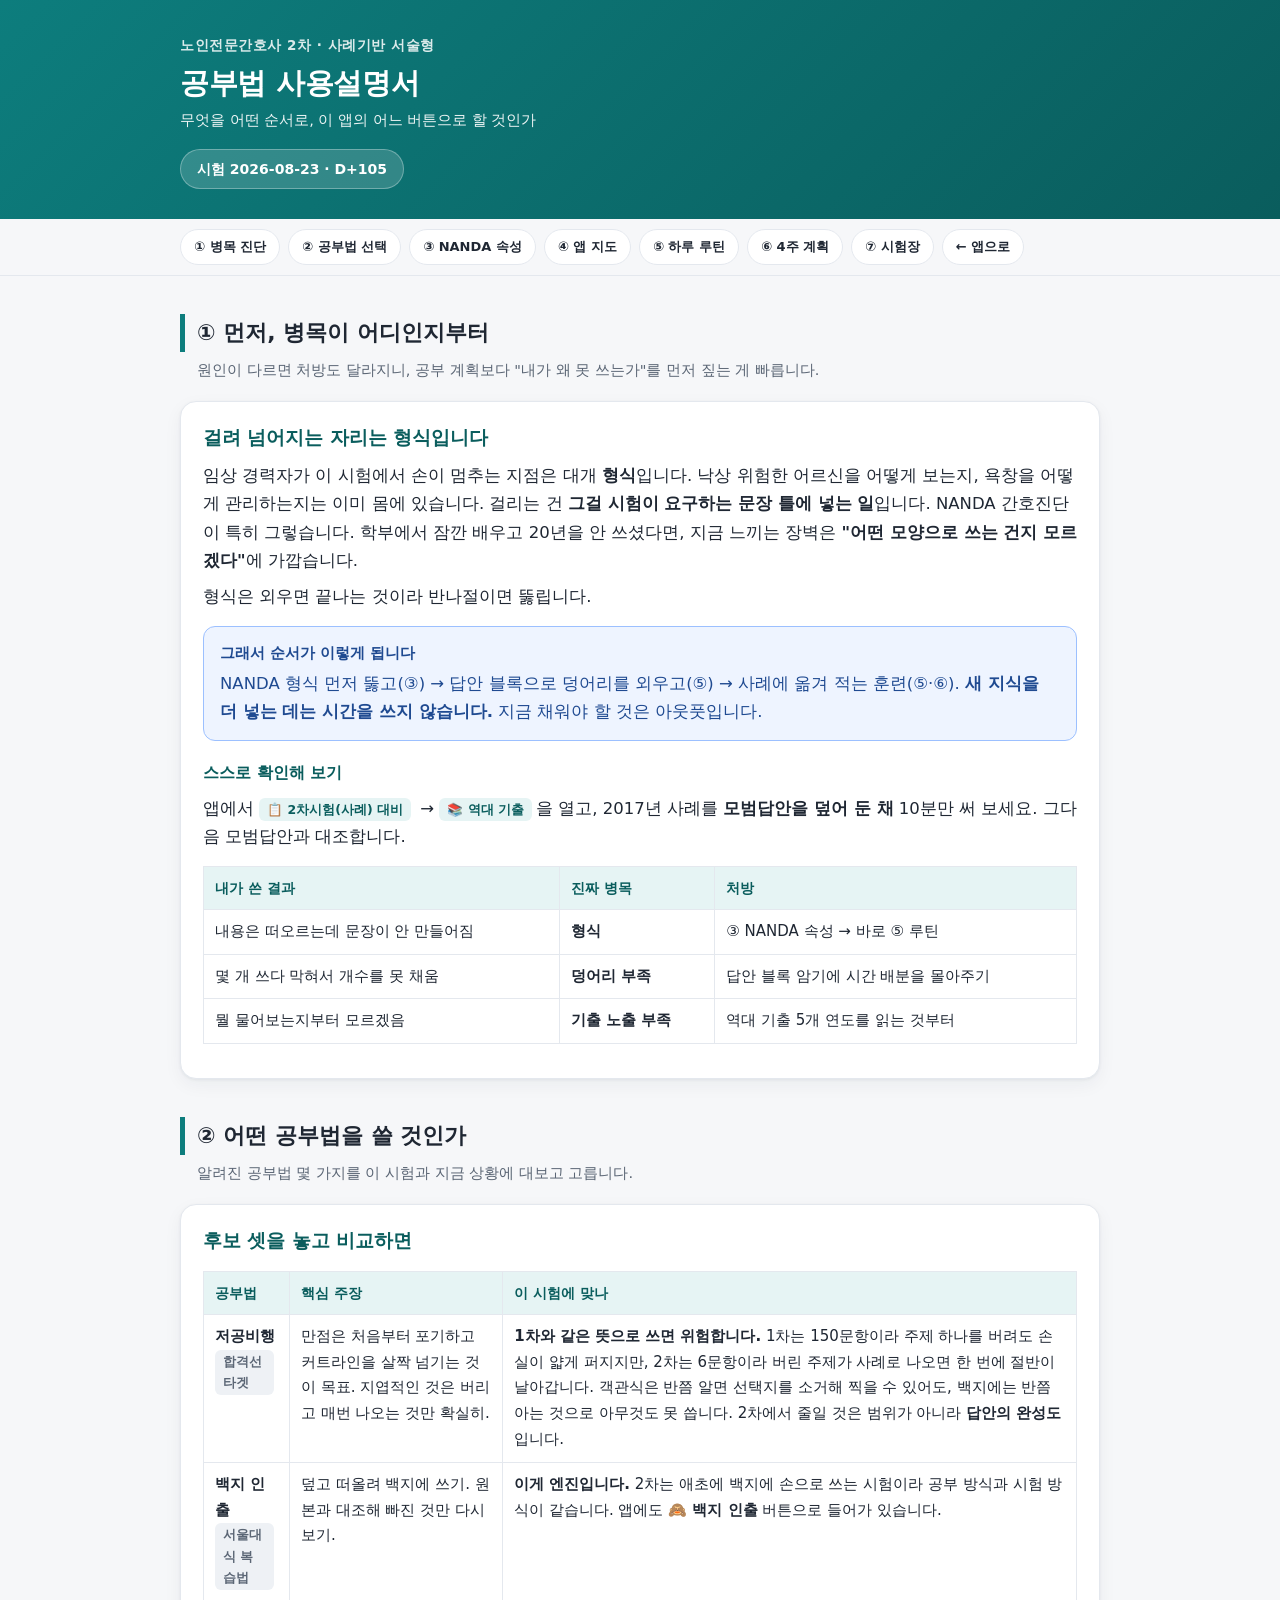
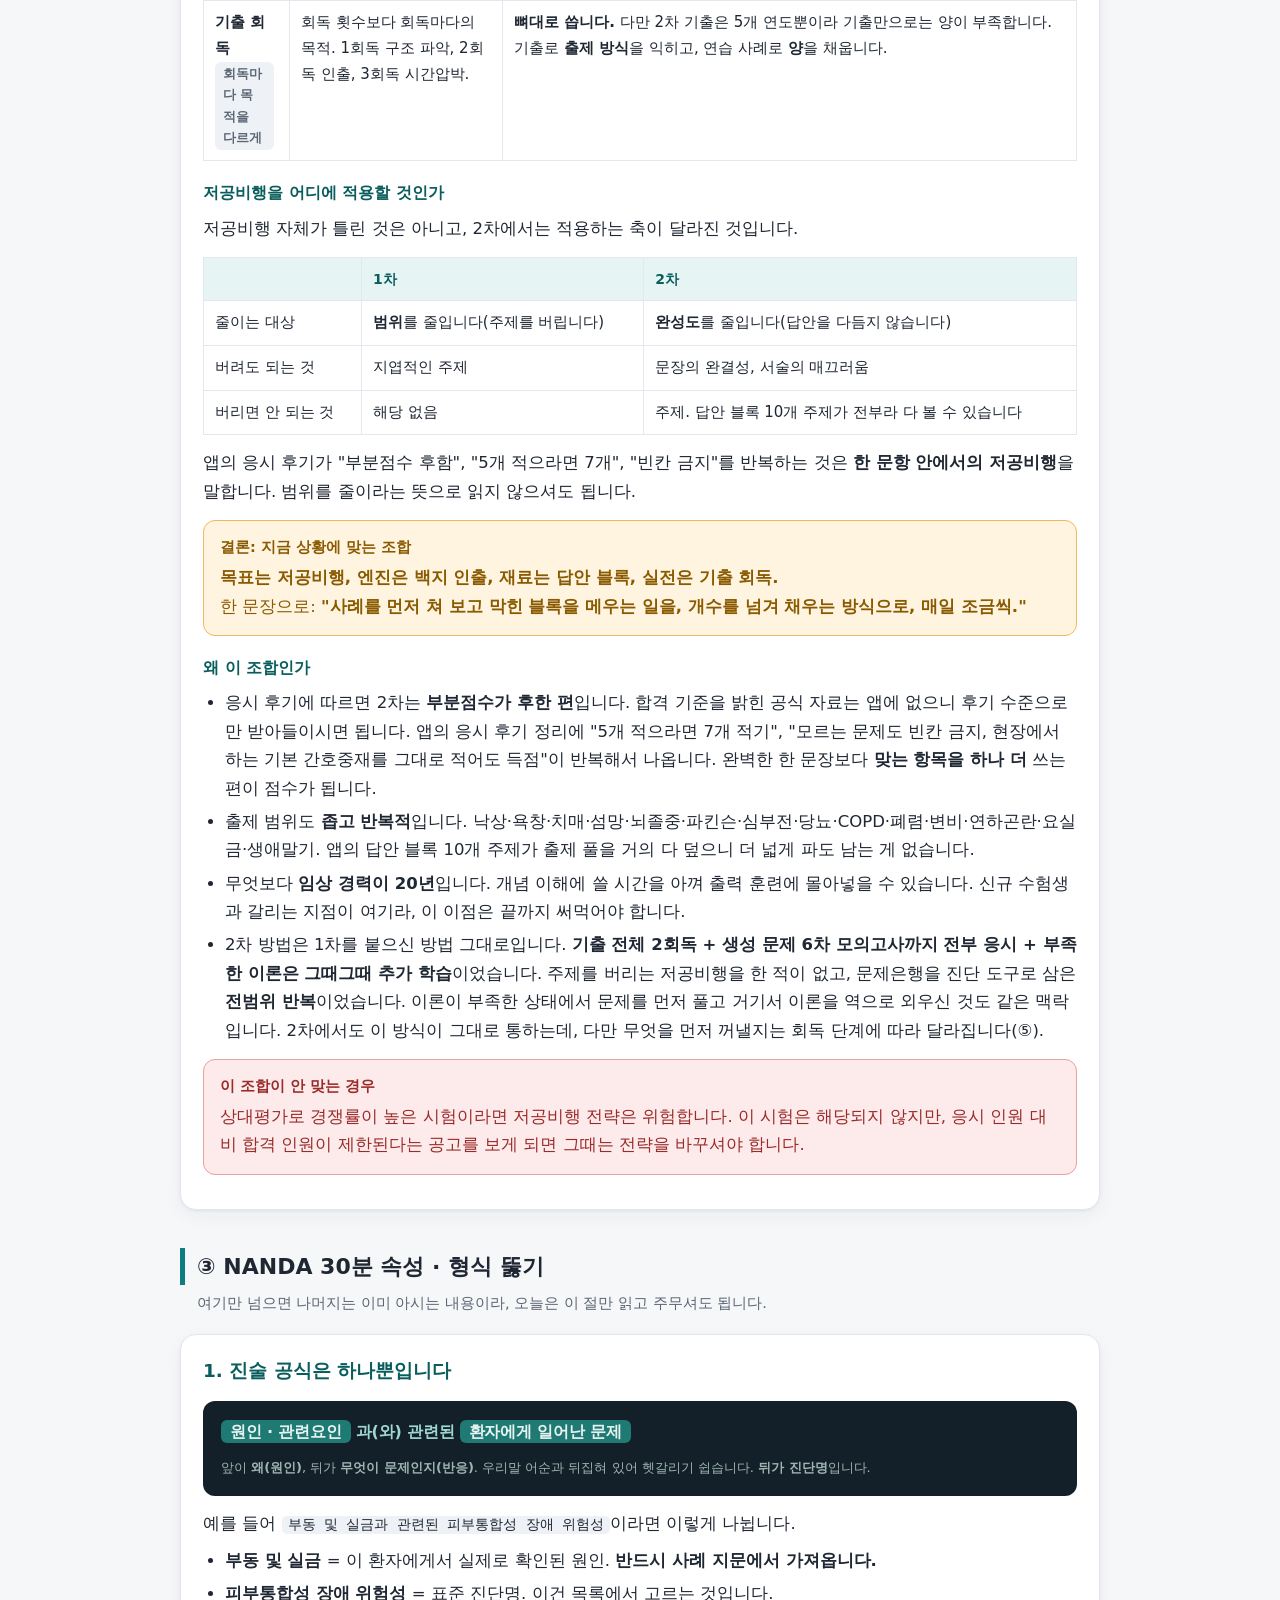
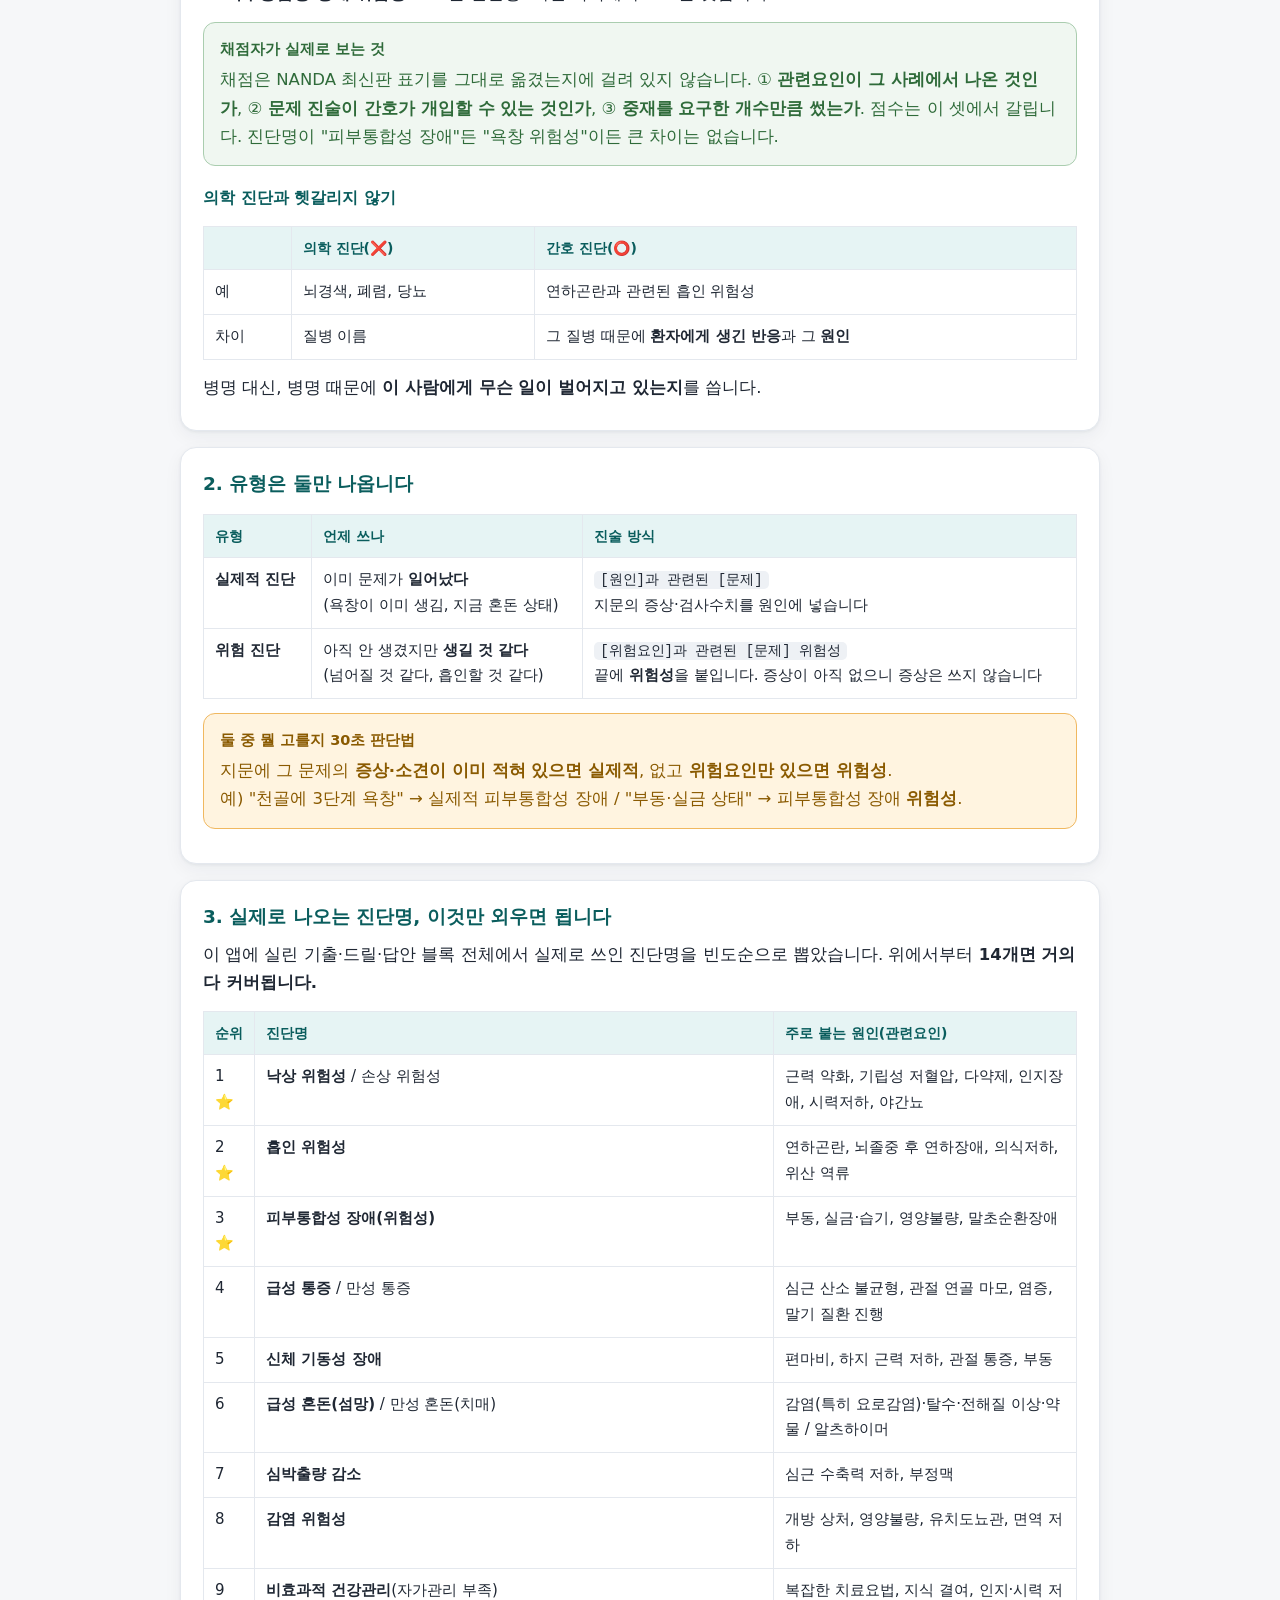
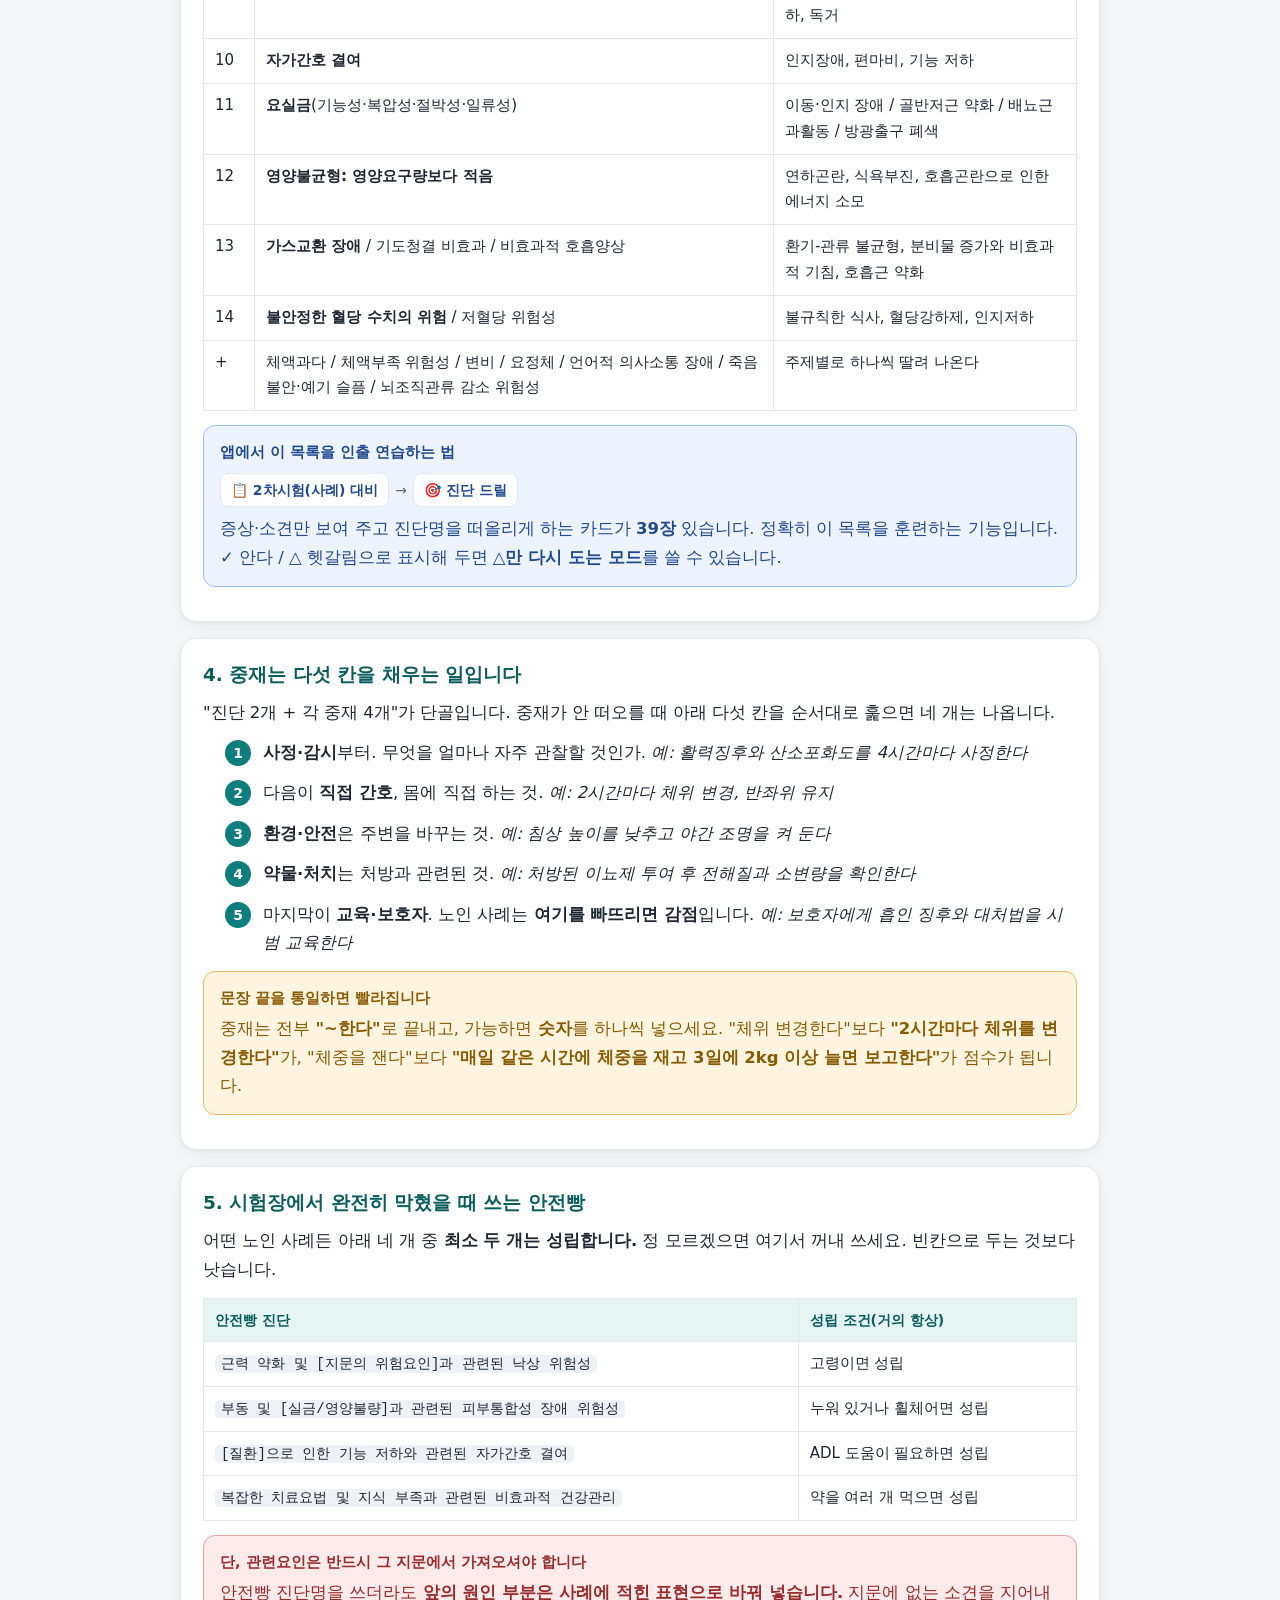
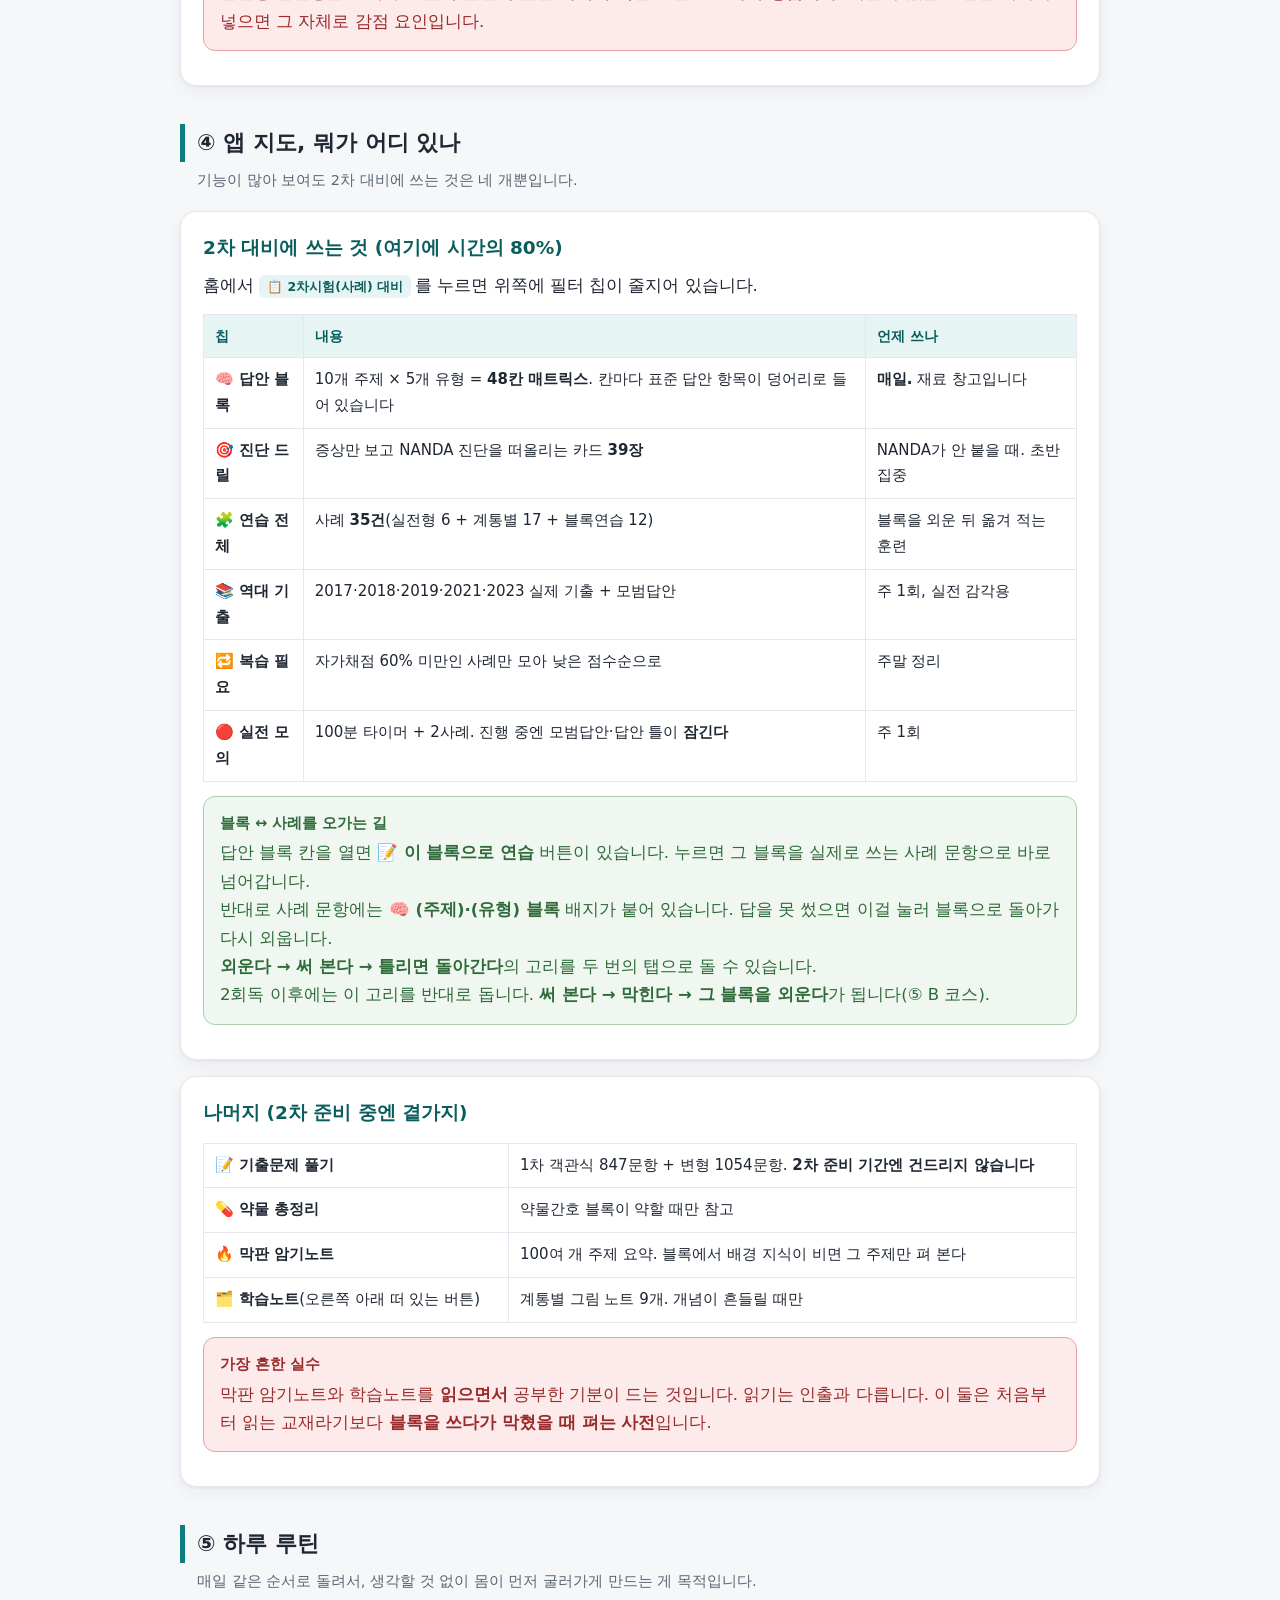
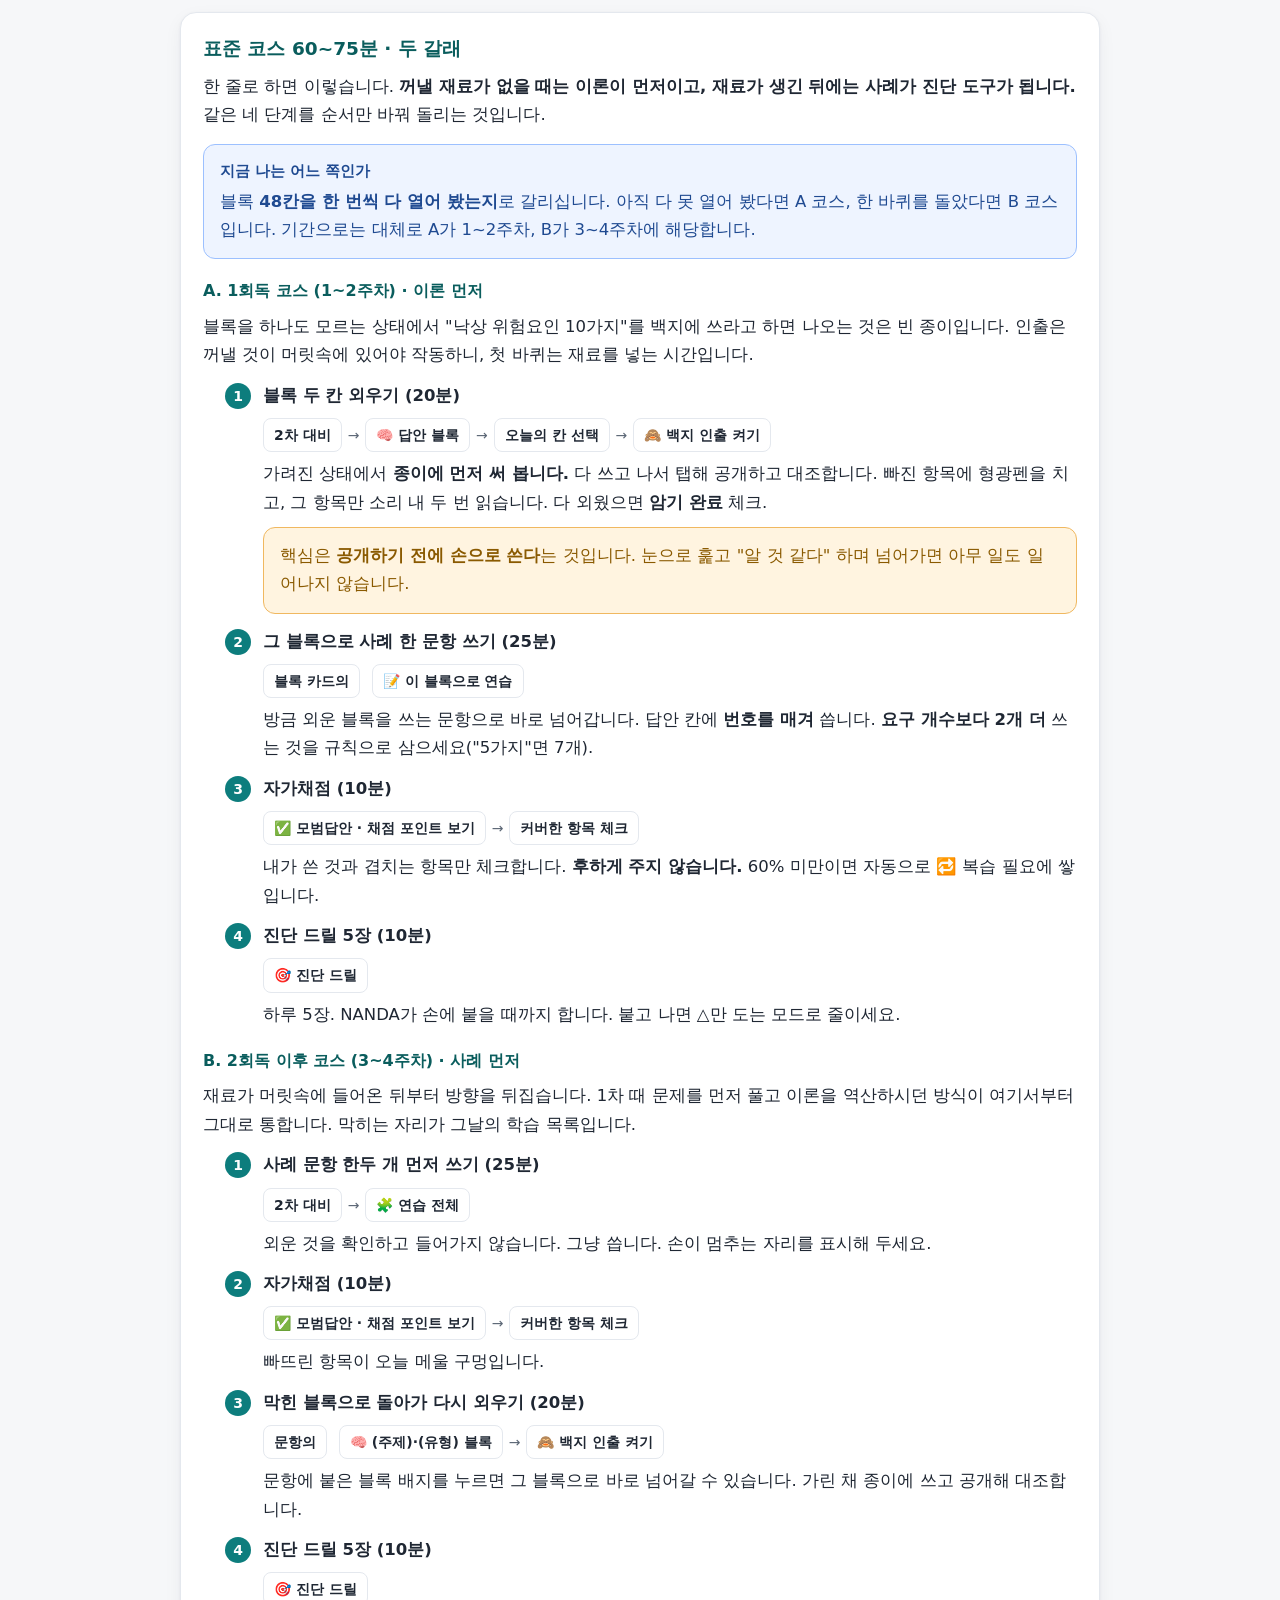
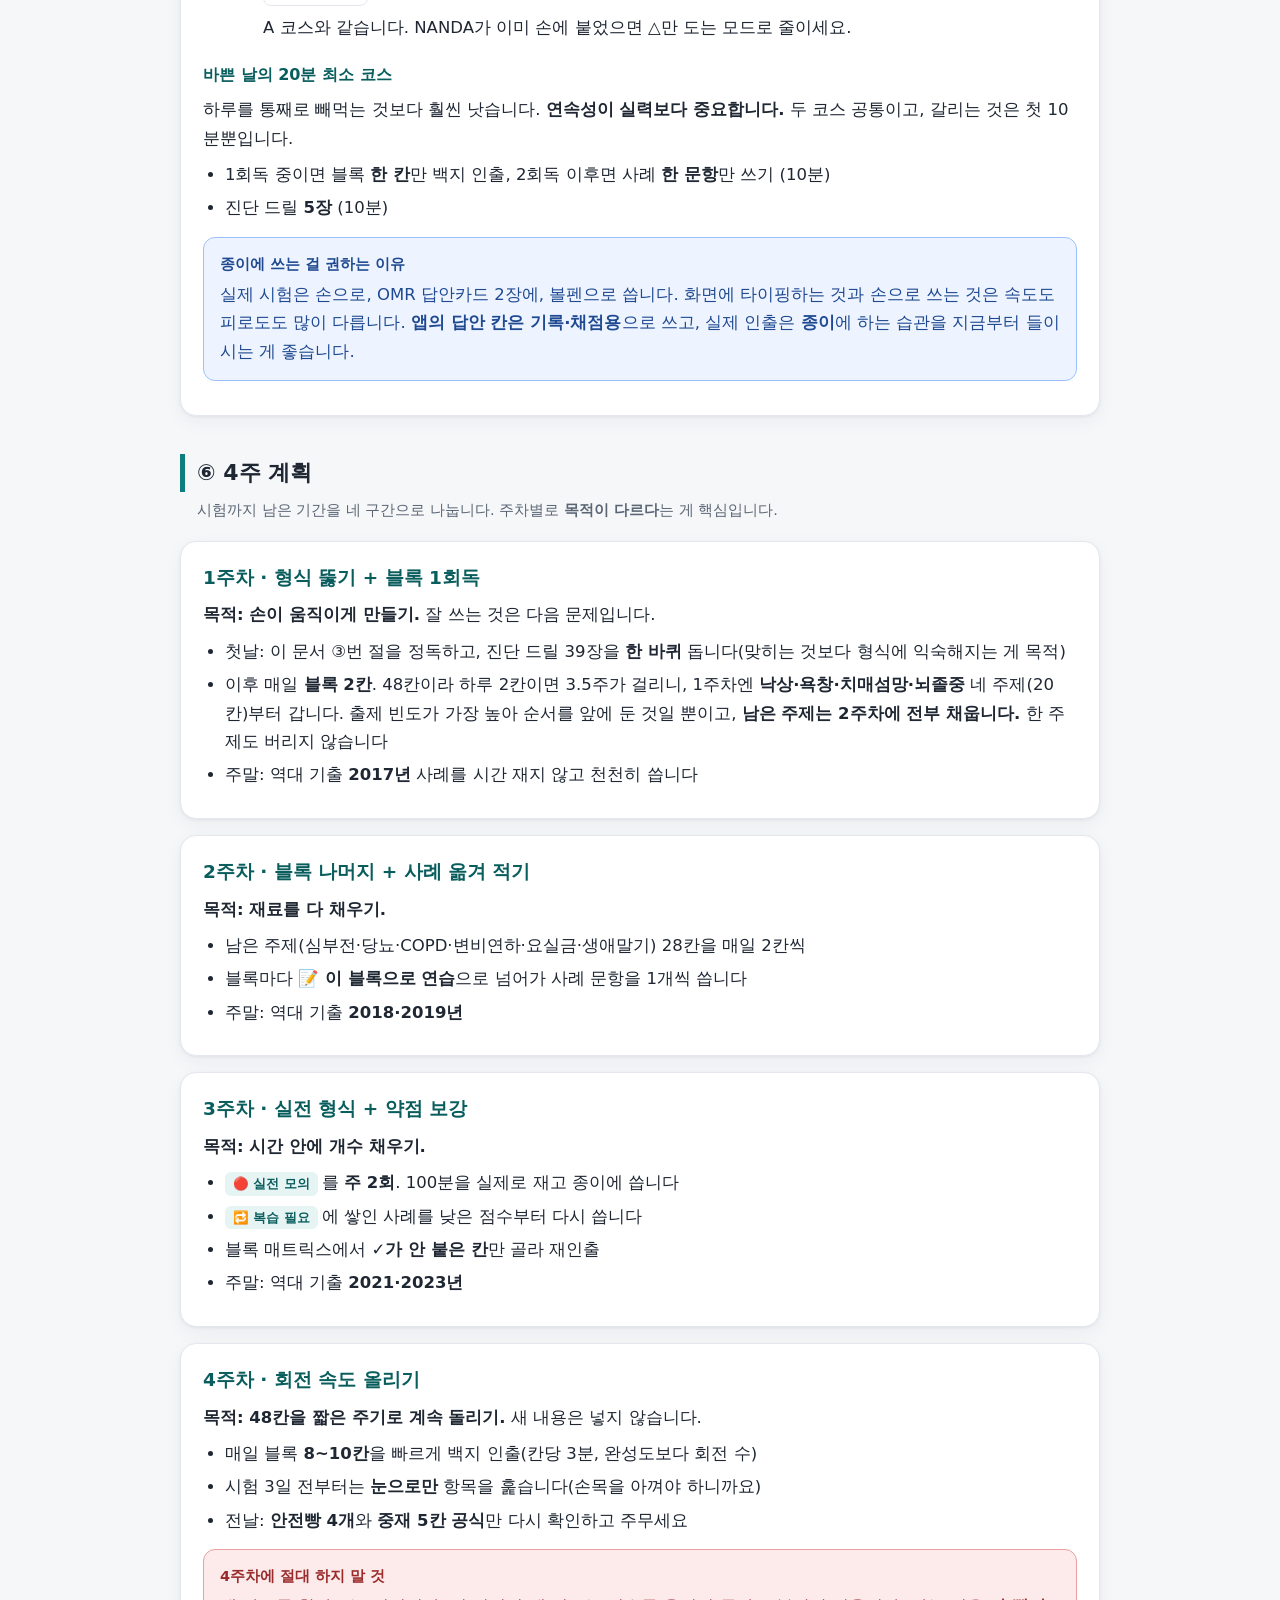
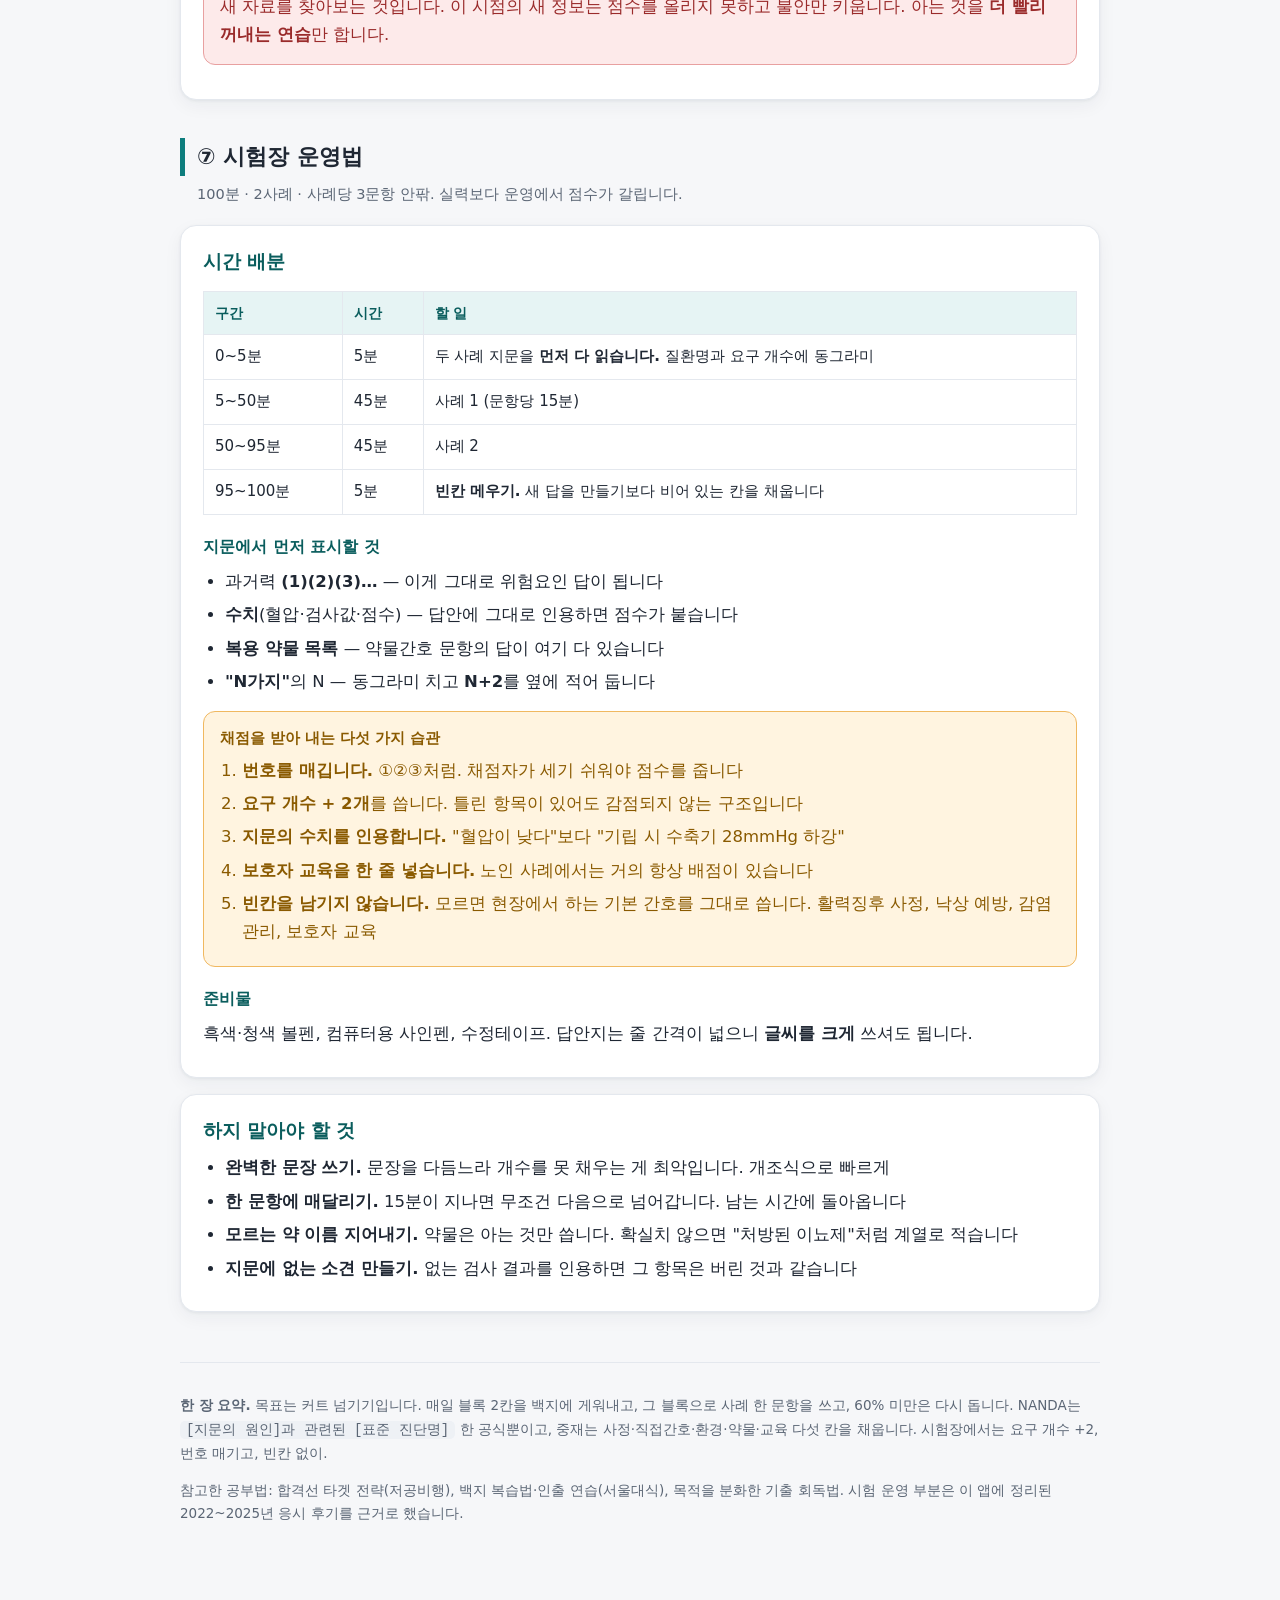
==== commit d2bda938: "공부법 가이드 내용 교정 — 저공비행 축 재해석, 하루 루틴 두 갈래 ②절에서 저공비행을 "매우 잘 맞음"으로 판정하던 것을 바로잡았다. 1차는 150문항이라 주제를 버려도 손실이" ====
--- a/00_공부법_사용설명서.html
+++ b/00_공부법_사용설명서.html
@@ -152,7 +152,7 @@
       <tr>
         <td><b>저공비행</b><br><span class="tag gray">합격선 타겟</span></td>
         <td>만점은 처음부터 포기하고 커트라인을 살짝 넘기는 것이 목표. 지엽적인 것은 버리고 매번 나오는 것만 확실히.</td>
-        <td><b>매우 잘 맞음.</b> 2차는 절대평가에 부분점수가 후합니다. 잘 다듬은 답안보다 <b>빈칸 없이 게워낸 답안</b>에 점수가 붙습니다.</td>
+        <td><b>1차와 같은 뜻으로 쓰면 위험합니다.</b> 1차는 150문항이라 주제 하나를 버려도 손실이 얇게 퍼지지만, 2차는 6문항이라 버린 주제가 사례로 나오면 한 번에 절반이 날아갑니다. 객관식은 반쯤 알면 선택지를 소거해 찍을 수 있어도, 백지에는 반쯤 아는 것으로 아무것도 못 씁니다. 2차에서 줄일 것은 범위가 아니라 <b>답안의 완성도</b>입니다.</td>
       </tr>
       <tr>
         <td><b>백지 인출</b><br><span class="tag gray">서울대식 복습법</span></td>
@@ -166,17 +166,28 @@
       </tr>
     </table>
 
+    <h4>저공비행을 어디에 적용할 것인가</h4>
+    <p>저공비행 자체가 틀린 것은 아니고, 2차에서는 적용하는 축이 달라진 것입니다.</p>
+    <table>
+      <tr><th></th><th>1차</th><th>2차</th></tr>
+      <tr><td>줄이는 대상</td><td><b>범위</b>를 줄입니다(주제를 버립니다)</td><td><b>완성도</b>를 줄입니다(답안을 다듬지 않습니다)</td></tr>
+      <tr><td>버려도 되는 것</td><td>지엽적인 주제</td><td>문장의 완결성, 서술의 매끄러움</td></tr>
+      <tr><td>버리면 안 되는 것</td><td>해당 없음</td><td>주제. 답안 블록 10개 주제가 전부라 다 볼 수 있습니다</td></tr>
+    </table>
+    <p>앱의 응시 후기가 "부분점수 후함", "5개 적으라면 7개", "빈칸 금지"를 반복하는 것은 <b>한 문항 안에서의 저공비행</b>을 말합니다. 범위를 줄이라는 뜻으로 읽지 않으셔도 됩니다.</p>
+
     <div class="box hi">
       <b class="t">결론: 지금 상황에 맞는 조합</b>
       <b>목표는 저공비행, 엔진은 백지 인출, 재료는 답안 블록, 실전은 기출 회독.</b><br>
-      한 문장으로: <b>"블록을 백지에 게워내는 연습을, 개수를 넘겨 채우는 방식으로, 매일 조금씩."</b>
+      한 문장으로: <b>"사례를 먼저 쳐 보고 막힌 블록을 메우는 일을, 개수를 넘겨 채우는 방식으로, 매일 조금씩."</b>
     </div>
 
     <h4>왜 이 조합인가</h4>
     <ul>
-      <li>2차는 <b>절대평가</b>인 데다 부분점수가 후합니다. 앱의 응시 후기 정리에 "5개 적으라면 7개 적기", "모르는 문제도 빈칸 금지, 현장에서 하는 기본 간호중재를 그대로 적어도 득점"이 반복해서 나옵니다. 완벽한 한 문장보다 <b>맞는 항목을 하나 더</b> 쓰는 편이 점수가 됩니다.</li>
+      <li>응시 후기에 따르면 2차는 <b>부분점수가 후한 편</b>입니다. 합격 기준을 밝힌 공식 자료는 앱에 없으니 후기 수준으로만 받아들이시면 됩니다. 앱의 응시 후기 정리에 "5개 적으라면 7개 적기", "모르는 문제도 빈칸 금지, 현장에서 하는 기본 간호중재를 그대로 적어도 득점"이 반복해서 나옵니다. 완벽한 한 문장보다 <b>맞는 항목을 하나 더</b> 쓰는 편이 점수가 됩니다.</li>
       <li>출제 범위도 <b>좁고 반복적</b>입니다. 낙상·욕창·치매·섬망·뇌졸중·파킨슨·심부전·당뇨·COPD·폐렴·변비·연하곤란·요실금·생애말기. 앱의 답안 블록 10개 주제가 출제 풀을 거의 다 덮으니 더 넓게 파도 남는 게 없습니다.</li>
       <li>무엇보다 <b>임상 경력이 20년</b>입니다. 개념 이해에 쓸 시간을 아껴 출력 훈련에 몰아넣을 수 있습니다. 신규 수험생과 갈리는 지점이 여기라, 이 이점은 끝까지 써먹어야 합니다.</li>
+      <li>2차 방법은 1차를 붙으신 방법 그대로입니다. <b>기출 전체 2회독 + 생성 문제 6차 모의고사까지 전부 응시 + 부족한 이론은 그때그때 추가 학습</b>이었습니다. 주제를 버리는 저공비행을 한 적이 없고, 문제은행을 진단 도구로 삼은 <b>전범위 반복</b>이었습니다. 이론이 부족한 상태에서 문제를 먼저 풀고 거기서 이론을 역으로 외우신 것도 같은 맥락입니다. 2차에서도 이 방식이 그대로 통하는데, 다만 무엇을 먼저 꺼낼지는 회독 단계에 따라 달라집니다(⑤).</li>
     </ul>
 
     <div class="box warn">
@@ -329,7 +340,8 @@
       <b class="t">블록 ↔ 사례를 오가는 길</b>
       답안 블록 칸을 열면 <b>📝 이 블록으로 연습</b> 버튼이 있습니다. 누르면 그 블록을 실제로 쓰는 사례 문항으로 바로 넘어갑니다.<br>
       반대로 사례 문항에는 <b>🧠 (주제)·(유형) 블록</b> 배지가 붙어 있습니다. 답을 못 썼으면 이걸 눌러 블록으로 돌아가 다시 외웁니다.<br>
-      <b>외운다 → 써 본다 → 틀리면 돌아간다</b>의 고리를 두 번의 탭으로 돌 수 있습니다.
+      <b>외운다 → 써 본다 → 틀리면 돌아간다</b>의 고리를 두 번의 탭으로 돌 수 있습니다.<br>
+      2회독 이후에는 이 고리를 반대로 돕니다. <b>써 본다 → 막힌다 → 그 블록을 외운다</b>가 됩니다(⑤ B 코스).
     </div>
   </div>
 
@@ -355,7 +367,16 @@
   <p class="chap-intro">매일 같은 순서로 돌려서, 생각할 것 없이 몸이 먼저 굴러가게 만드는 게 목적입니다.</p>
 
   <div class="card">
-    <h3>표준 코스 60~75분</h3>
+    <h3>표준 코스 60~75분 · 두 갈래</h3>
+    <p>한 줄로 하면 이렇습니다. <b>꺼낼 재료가 없을 때는 이론이 먼저이고, 재료가 생긴 뒤에는 사례가 진단 도구가 됩니다.</b> 같은 네 단계를 순서만 바꿔 돌리는 것입니다.</p>
+    <div class="box easy">
+      <b class="t">지금 나는 어느 쪽인가</b>
+      블록 <b>48칸을 한 번씩 다 열어 봤는지</b>로 갈리십니다. 아직 다 못 열어 봤다면 A 코스, 한 바퀴를 돌았다면 B 코스입니다.
+      기간으로는 대체로 A가 1~2주차, B가 3~4주차에 해당합니다.
+    </div>
+
+    <h4>A. 1회독 코스 (1~2주차) · 이론 먼저</h4>
+    <p>블록을 하나도 모르는 상태에서 "낙상 위험요인 10가지"를 백지에 쓰라고 하면 나오는 것은 빈 종이입니다. 인출은 꺼낼 것이 머릿속에 있어야 작동하니, 첫 바퀴는 재료를 넣는 시간입니다.</p>
     <ol class="steps">
       <li>
         <b>블록 두 칸 외우기 (20분)</b>
@@ -384,10 +405,35 @@
       </li>
     </ol>
 
+    <h4>B. 2회독 이후 코스 (3~4주차) · 사례 먼저</h4>
+    <p>재료가 머릿속에 들어온 뒤부터 방향을 뒤집습니다. 1차 때 문제를 먼저 풀고 이론을 역산하시던 방식이 여기서부터 그대로 통합니다. 막히는 자리가 그날의 학습 목록입니다.</p>
+    <ol class="steps">
+      <li>
+        <b>사례 문항 한두 개 먼저 쓰기 (25분)</b>
+        <div class="route"><i>2차 대비</i><span>→</span><i>🧩 연습 전체</i></div>
+        외운 것을 확인하고 들어가지 않습니다. 그냥 씁니다. 손이 멈추는 자리를 표시해 두세요.
+      </li>
+      <li>
+        <b>자가채점 (10분)</b>
+        <div class="route"><i>✅ 모범답안 · 채점 포인트 보기</i><span>→</span><i>커버한 항목 체크</i></div>
+        빠뜨린 항목이 오늘 메울 구멍입니다.
+      </li>
+      <li>
+        <b>막힌 블록으로 돌아가 다시 외우기 (20분)</b>
+        <div class="route"><i>문항의</i><span></span><i>🧠 (주제)·(유형) 블록</i><span>→</span><i>🙈 백지 인출 켜기</i></div>
+        문항에 붙은 블록 배지를 누르면 그 블록으로 바로 넘어갈 수 있습니다. 가린 채 종이에 쓰고 공개해 대조합니다.
+      </li>
+      <li>
+        <b>진단 드릴 5장 (10분)</b>
+        <div class="route"><i>🎯 진단 드릴</i></div>
+        A 코스와 같습니다. NANDA가 이미 손에 붙었으면 △만 도는 모드로 줄이세요.
+      </li>
+    </ol>
+
     <h4>바쁜 날의 20분 최소 코스</h4>
-    <p>하루를 통째로 빼먹는 것보다 훨씬 낫습니다. <b>연속성이 실력보다 중요합니다.</b></p>
-    <ul>
-      <li>블록 <b>한 칸</b>만 백지 인출 (10분)</li>
+    <p>하루를 통째로 빼먹는 것보다 훨씬 낫습니다. <b>연속성이 실력보다 중요합니다.</b> 두 코스 공통이고, 갈리는 것은 첫 10분뿐입니다.</p>
+    <ul>
+      <li>1회독 중이면 블록 <b>한 칸</b>만 백지 인출, 2회독 이후면 사례 <b>한 문항</b>만 쓰기 (10분)</li>
       <li>진단 드릴 <b>5장</b> (10분)</li>
     </ul>
 
@@ -410,7 +456,7 @@
     <p><b>목적: 손이 움직이게 만들기.</b> 잘 쓰는 것은 다음 문제입니다.</p>
     <ul>
       <li>첫날: 이 문서 ③번 절을 정독하고, 진단 드릴 39장을 <b>한 바퀴</b> 돕니다(맞히는 것보다 형식에 익숙해지는 게 목적)</li>
-      <li>이후 매일 <b>블록 2칸</b>. 48칸이라 하루 2칸이면 3.5주가 걸리는데, 1주차엔 <b>낙상·욕창·치매섬망·뇌졸중</b> 네 주제(20칸)를 몰아칩니다. 출제 빈도가 가장 높은 주제들입니다</li>
+      <li>이후 매일 <b>블록 2칸</b>. 48칸이라 하루 2칸이면 3.5주가 걸리니, 1주차엔 <b>낙상·욕창·치매섬망·뇌졸중</b> 네 주제(20칸)부터 갑니다. 출제 빈도가 가장 높아 순서를 앞에 둔 것일 뿐이고, <b>남은 주제는 2주차에 전부 채웁니다.</b> 한 주제도 버리지 않습니다</li>
       <li>주말: 역대 기출 <b>2017년</b> 사례를 시간 재지 않고 천천히 씁니다</li>
     </ul>
   </div>
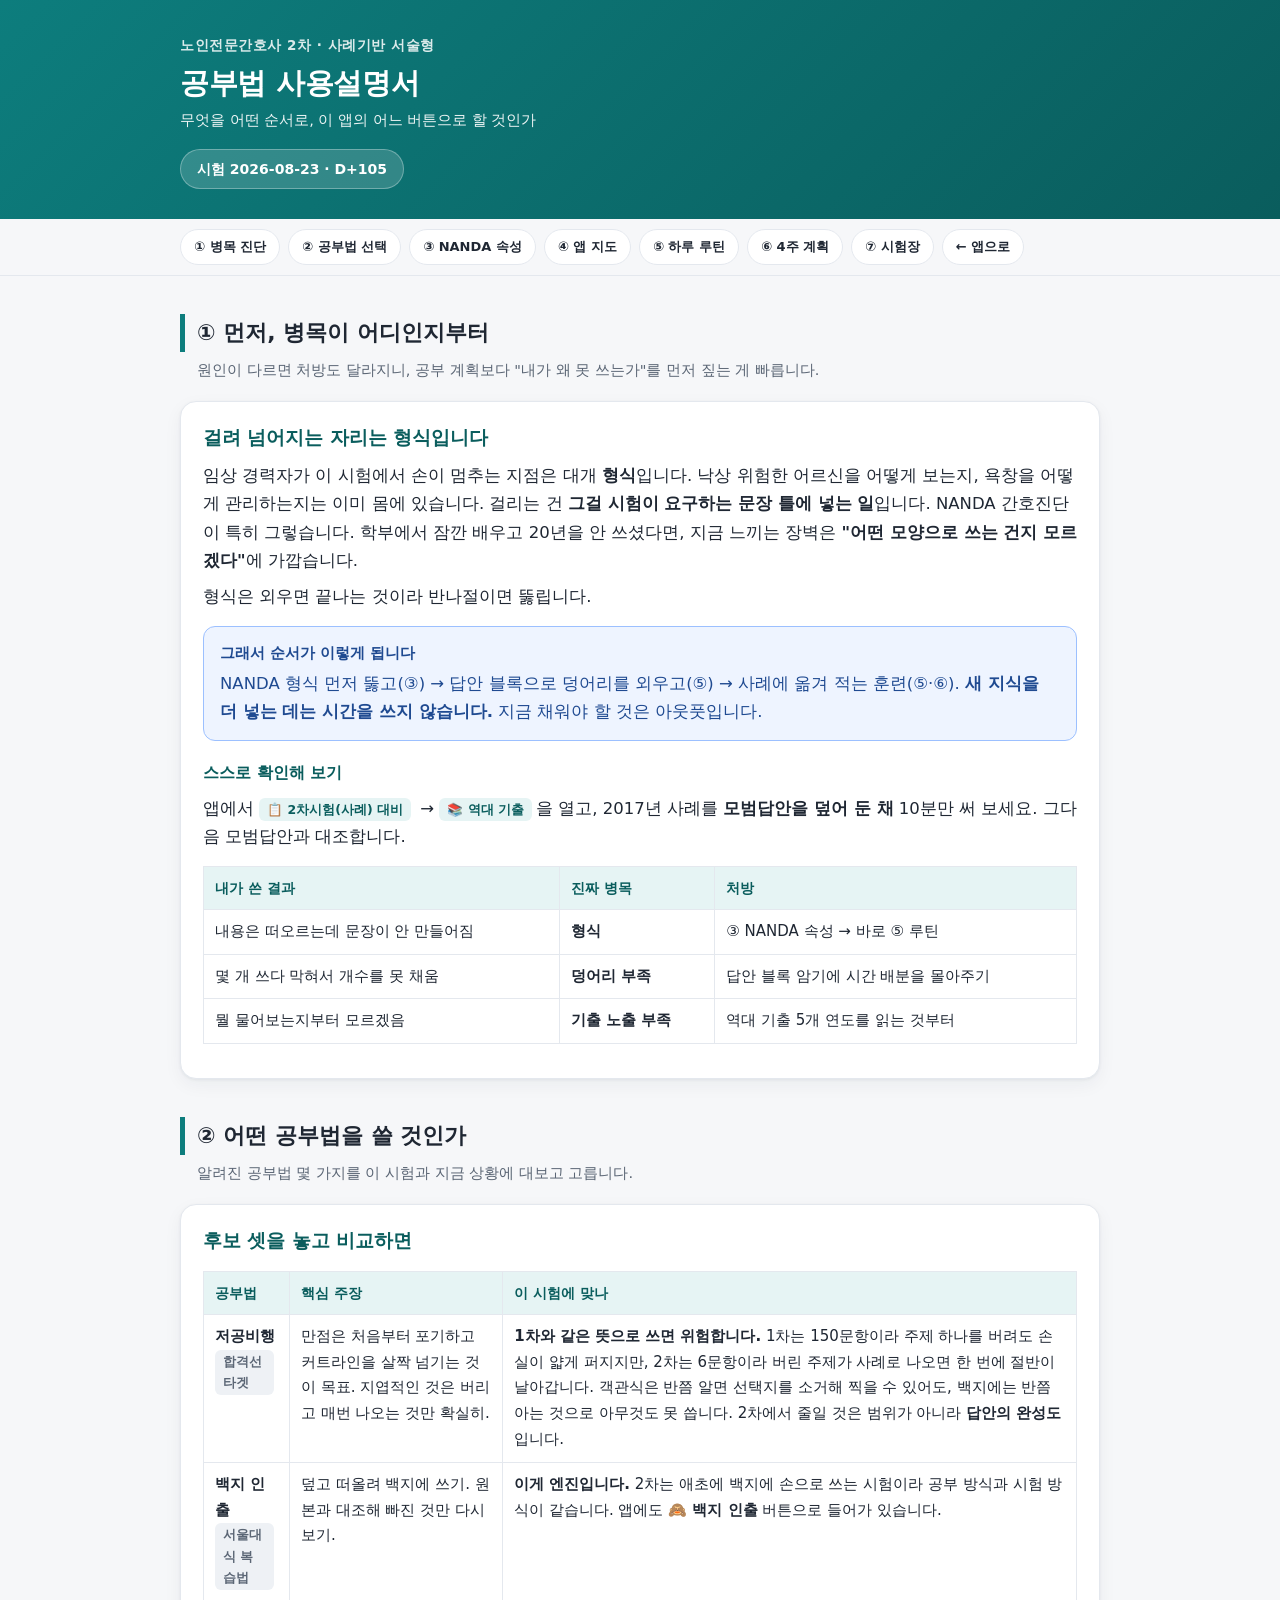
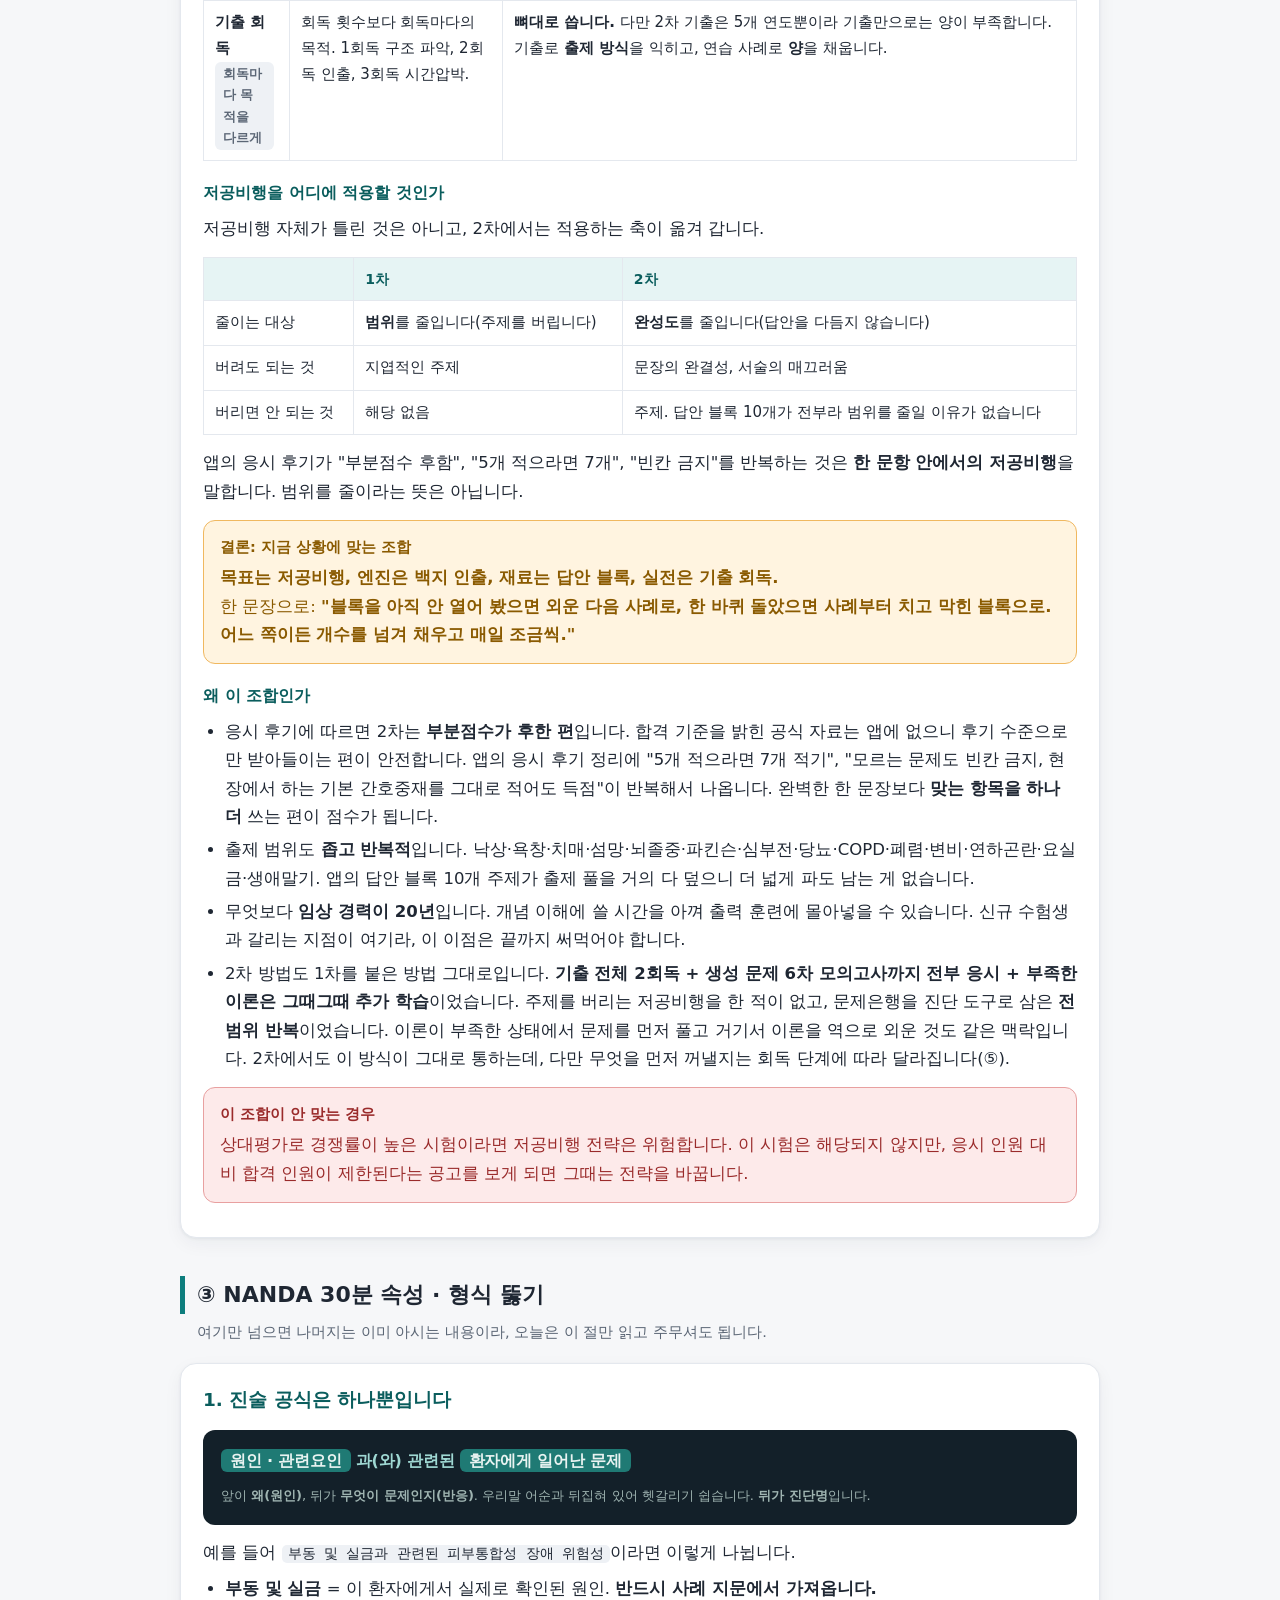
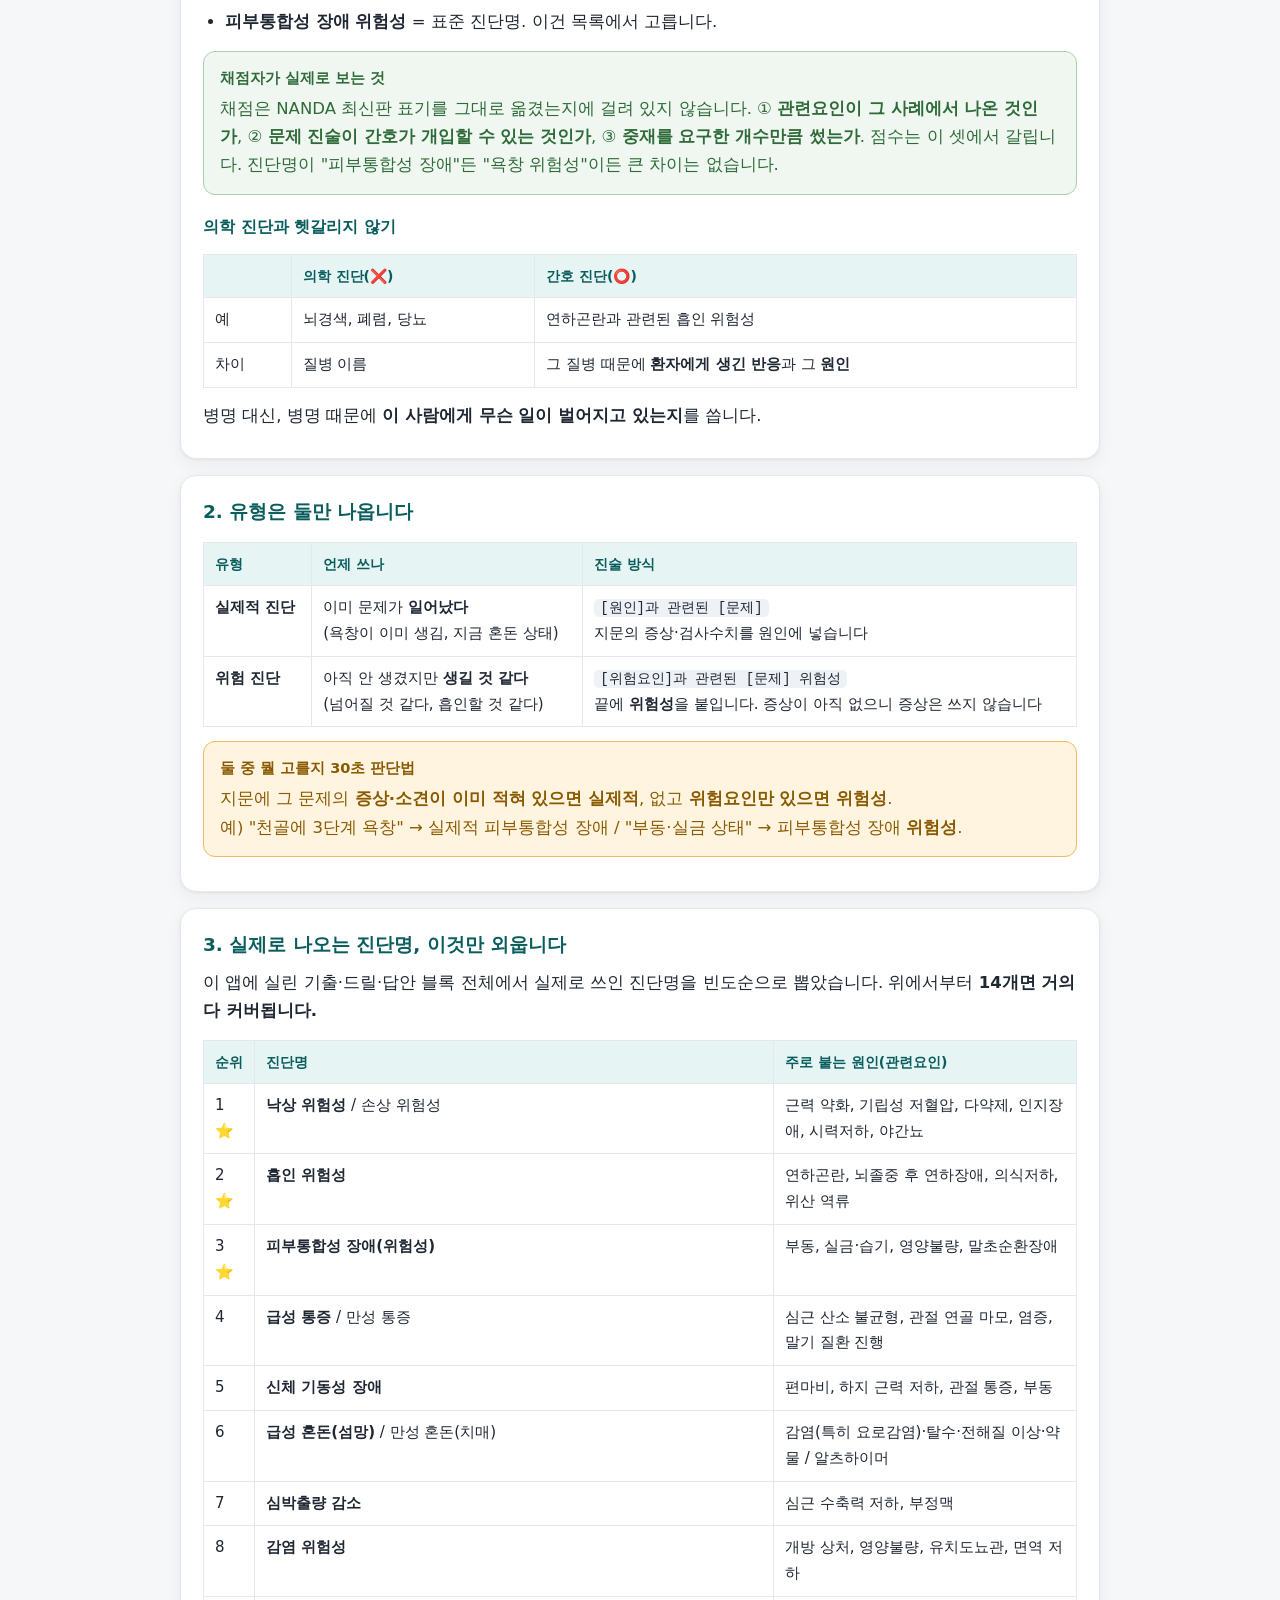
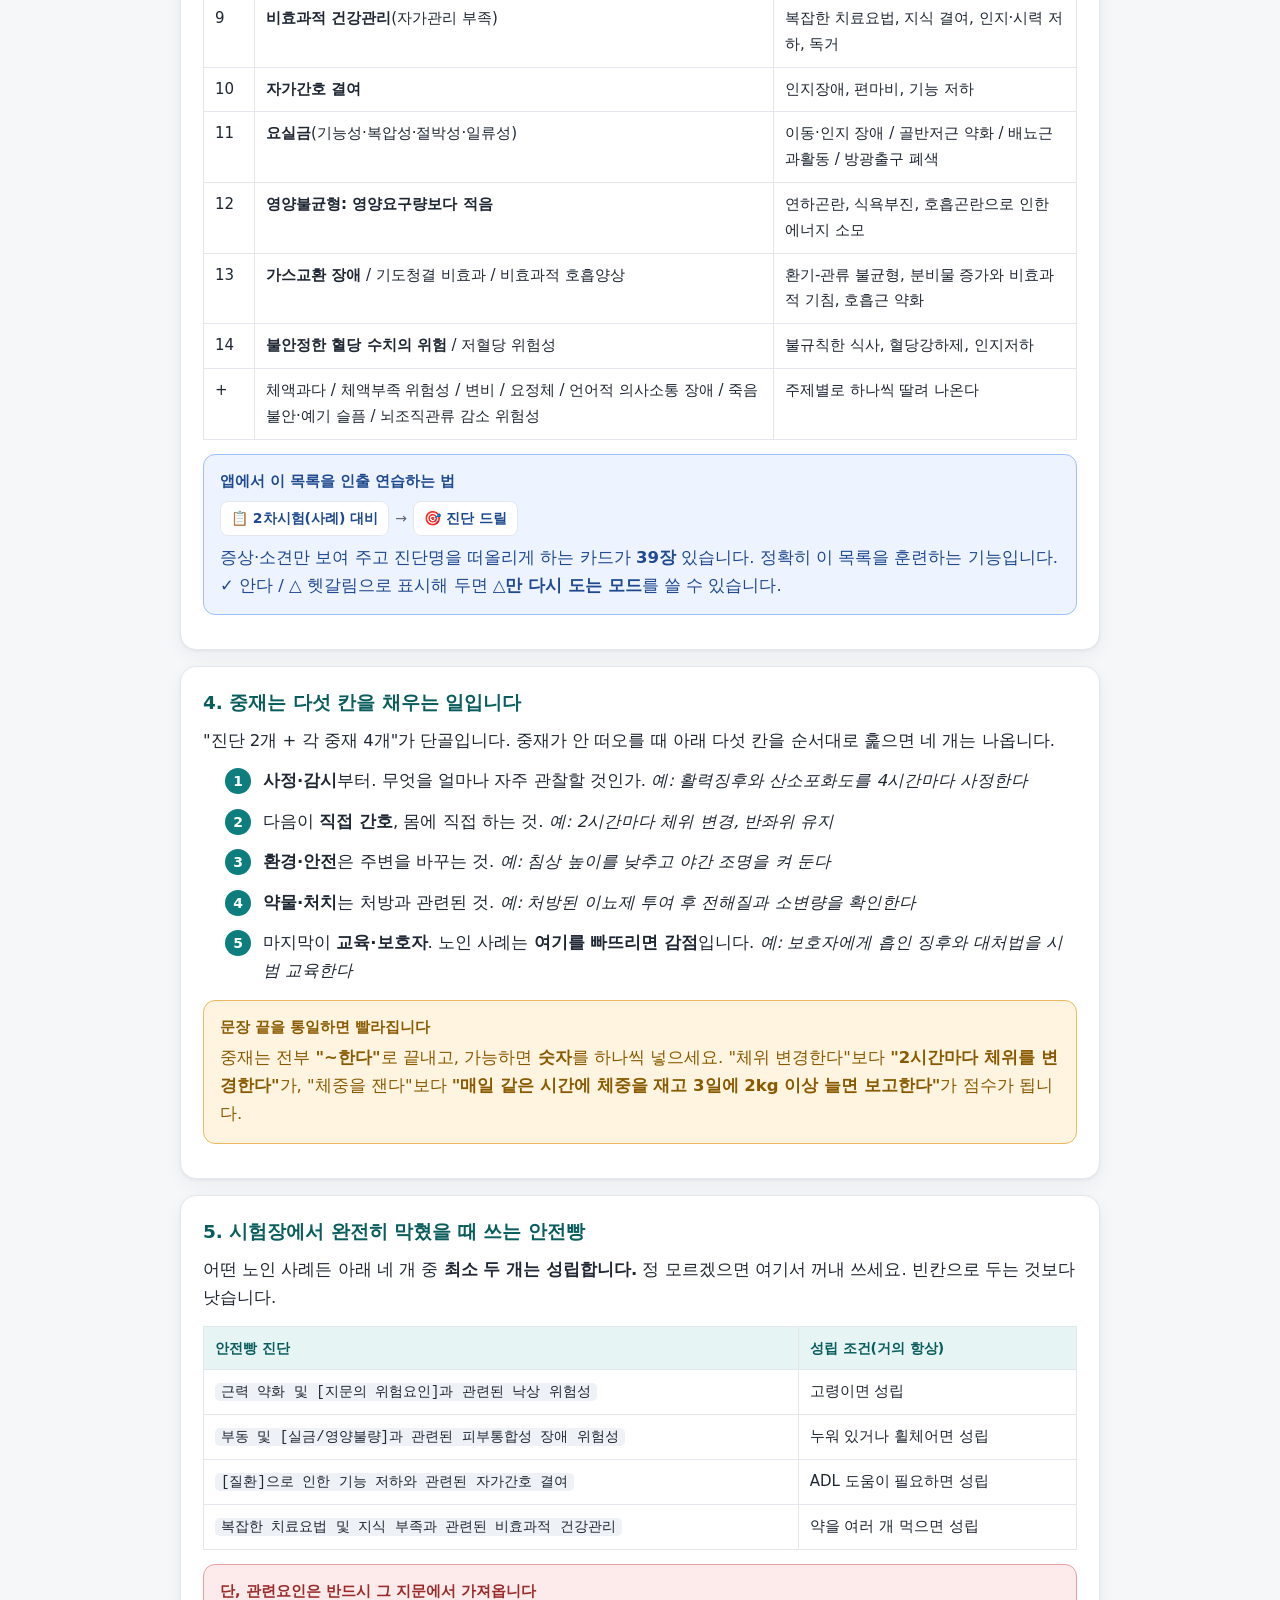
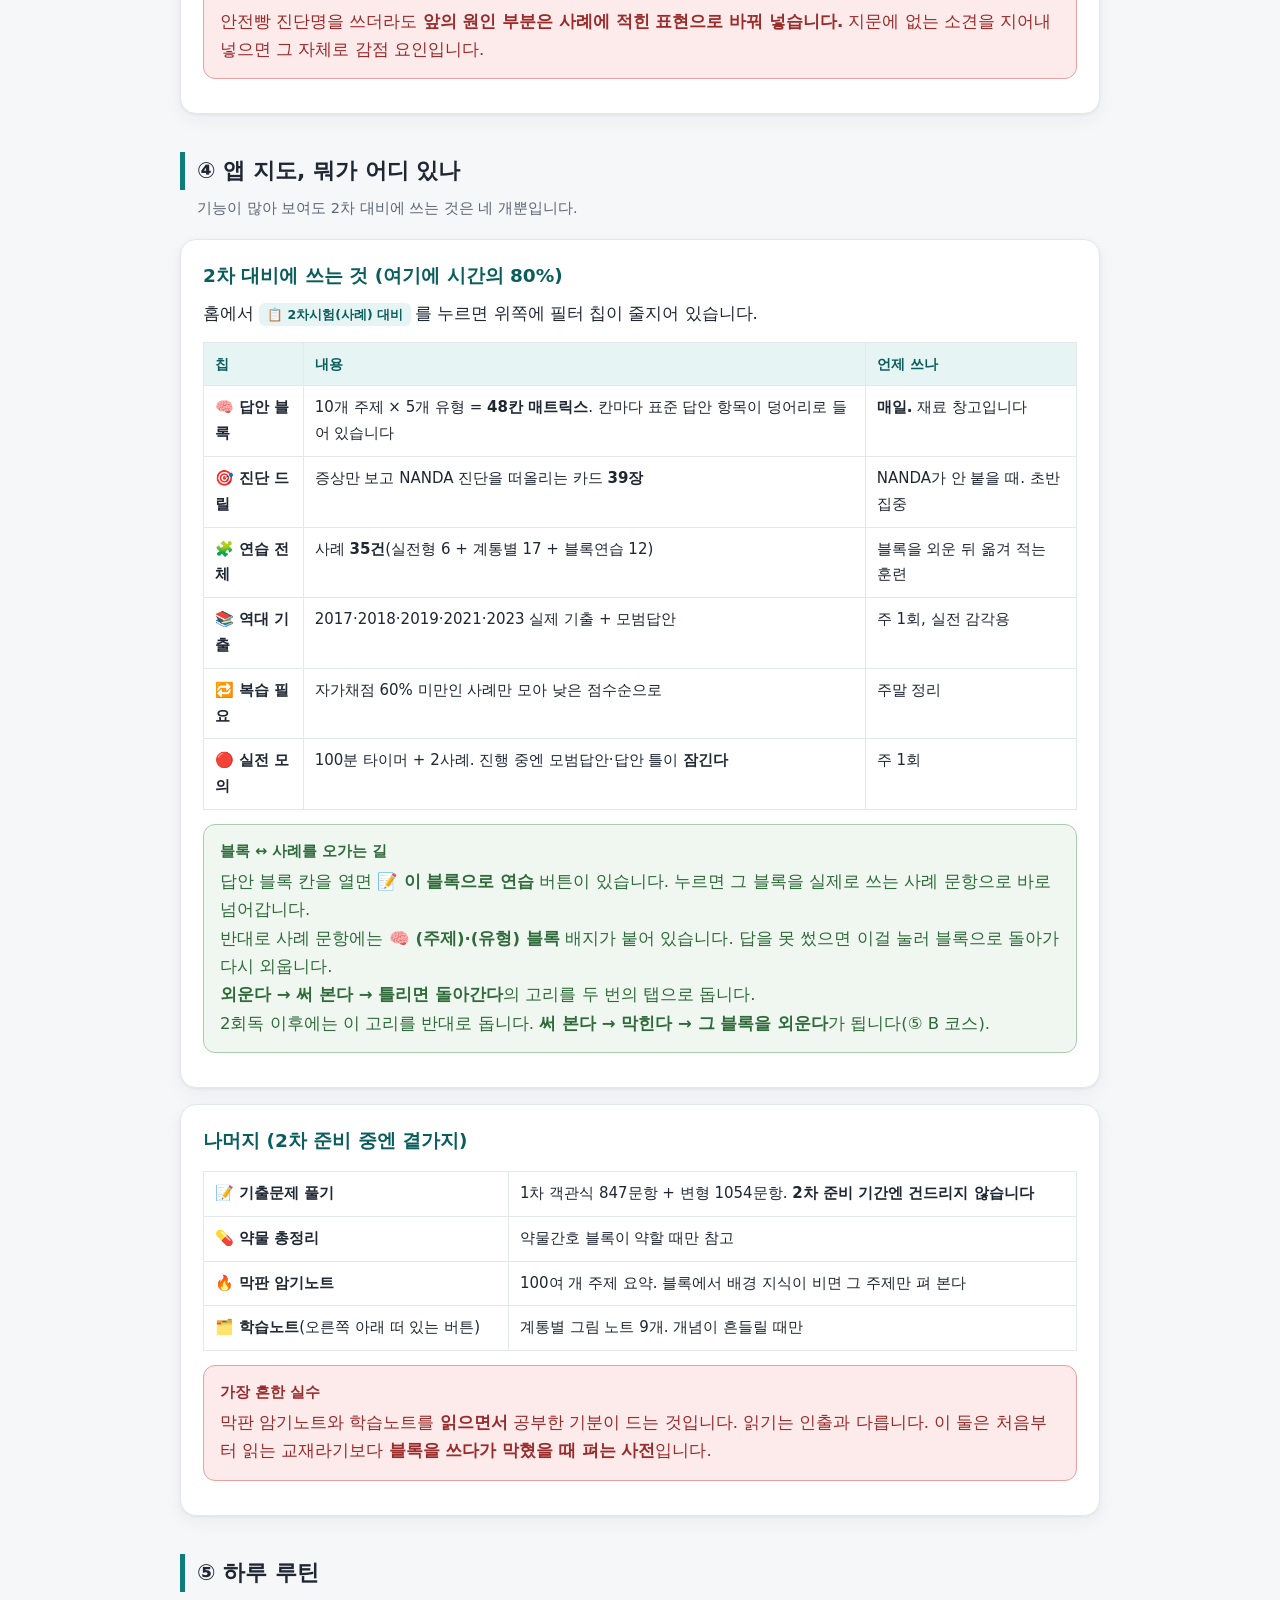
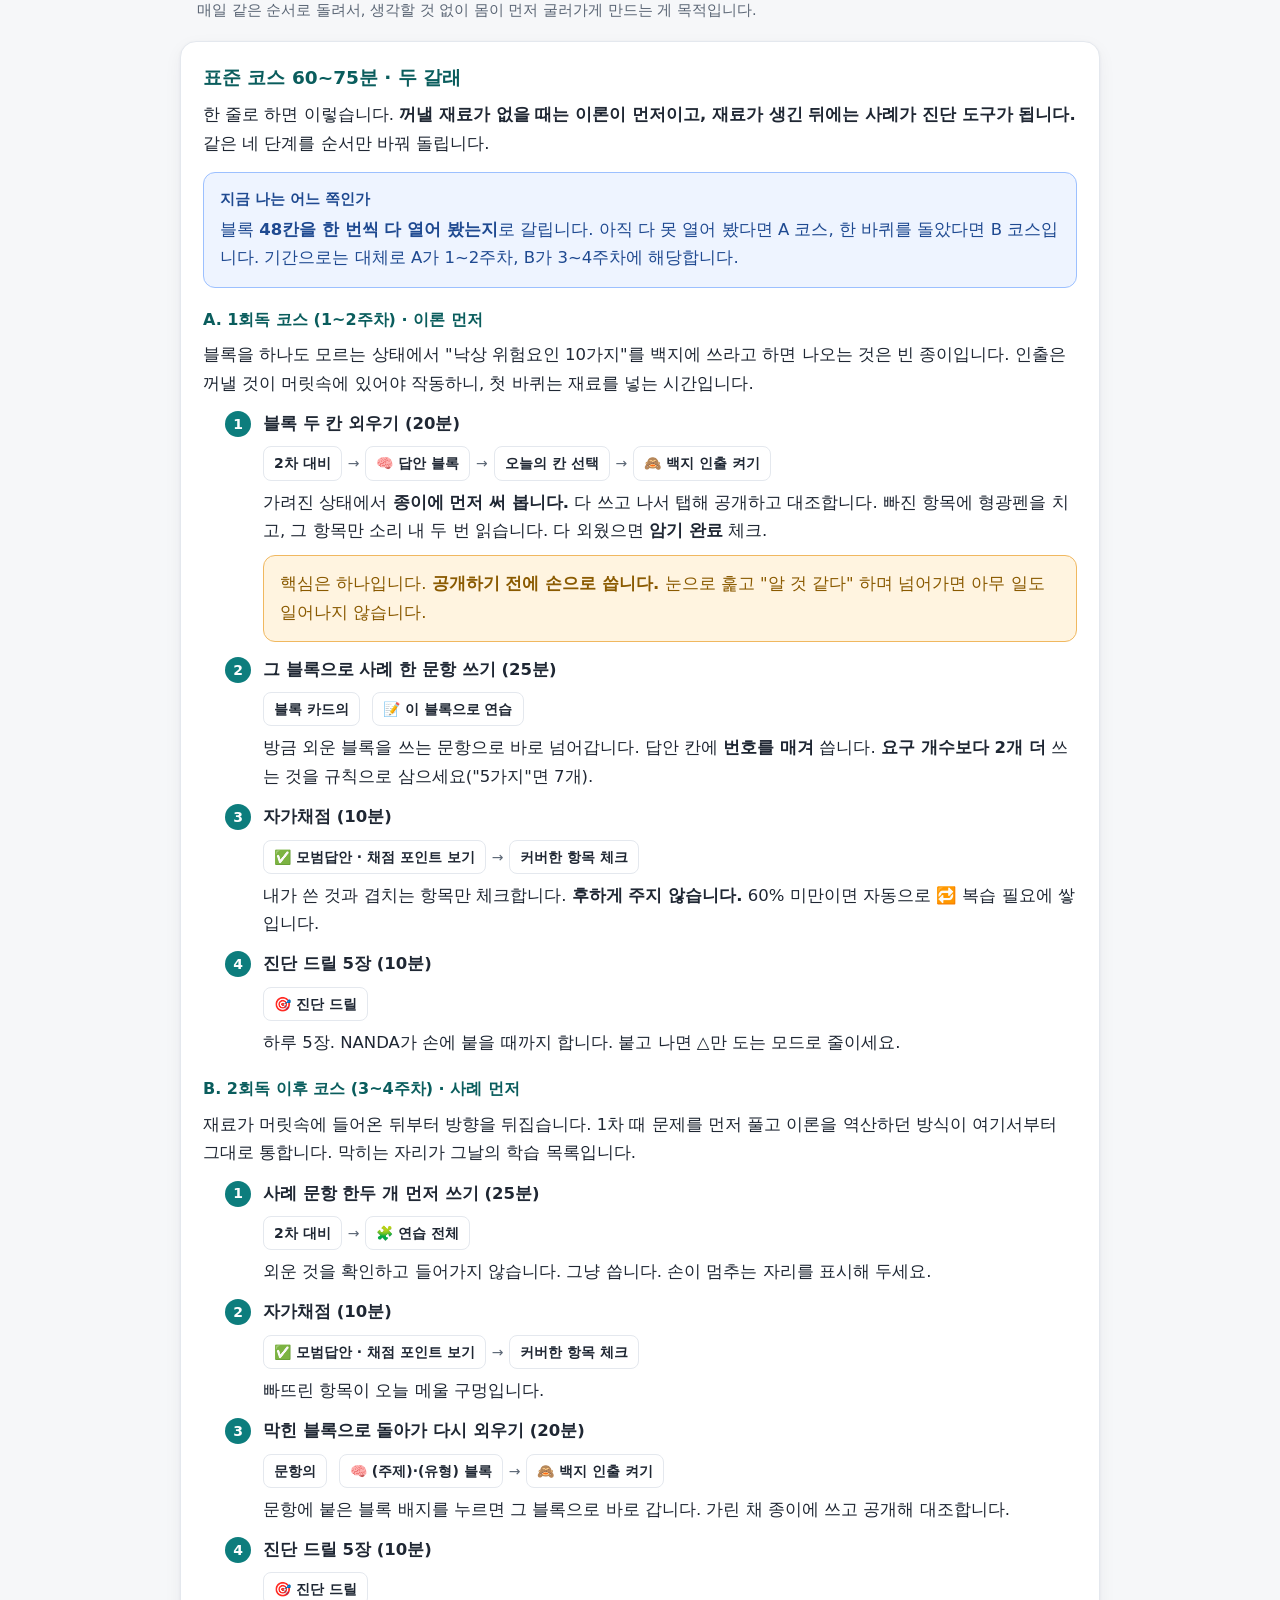
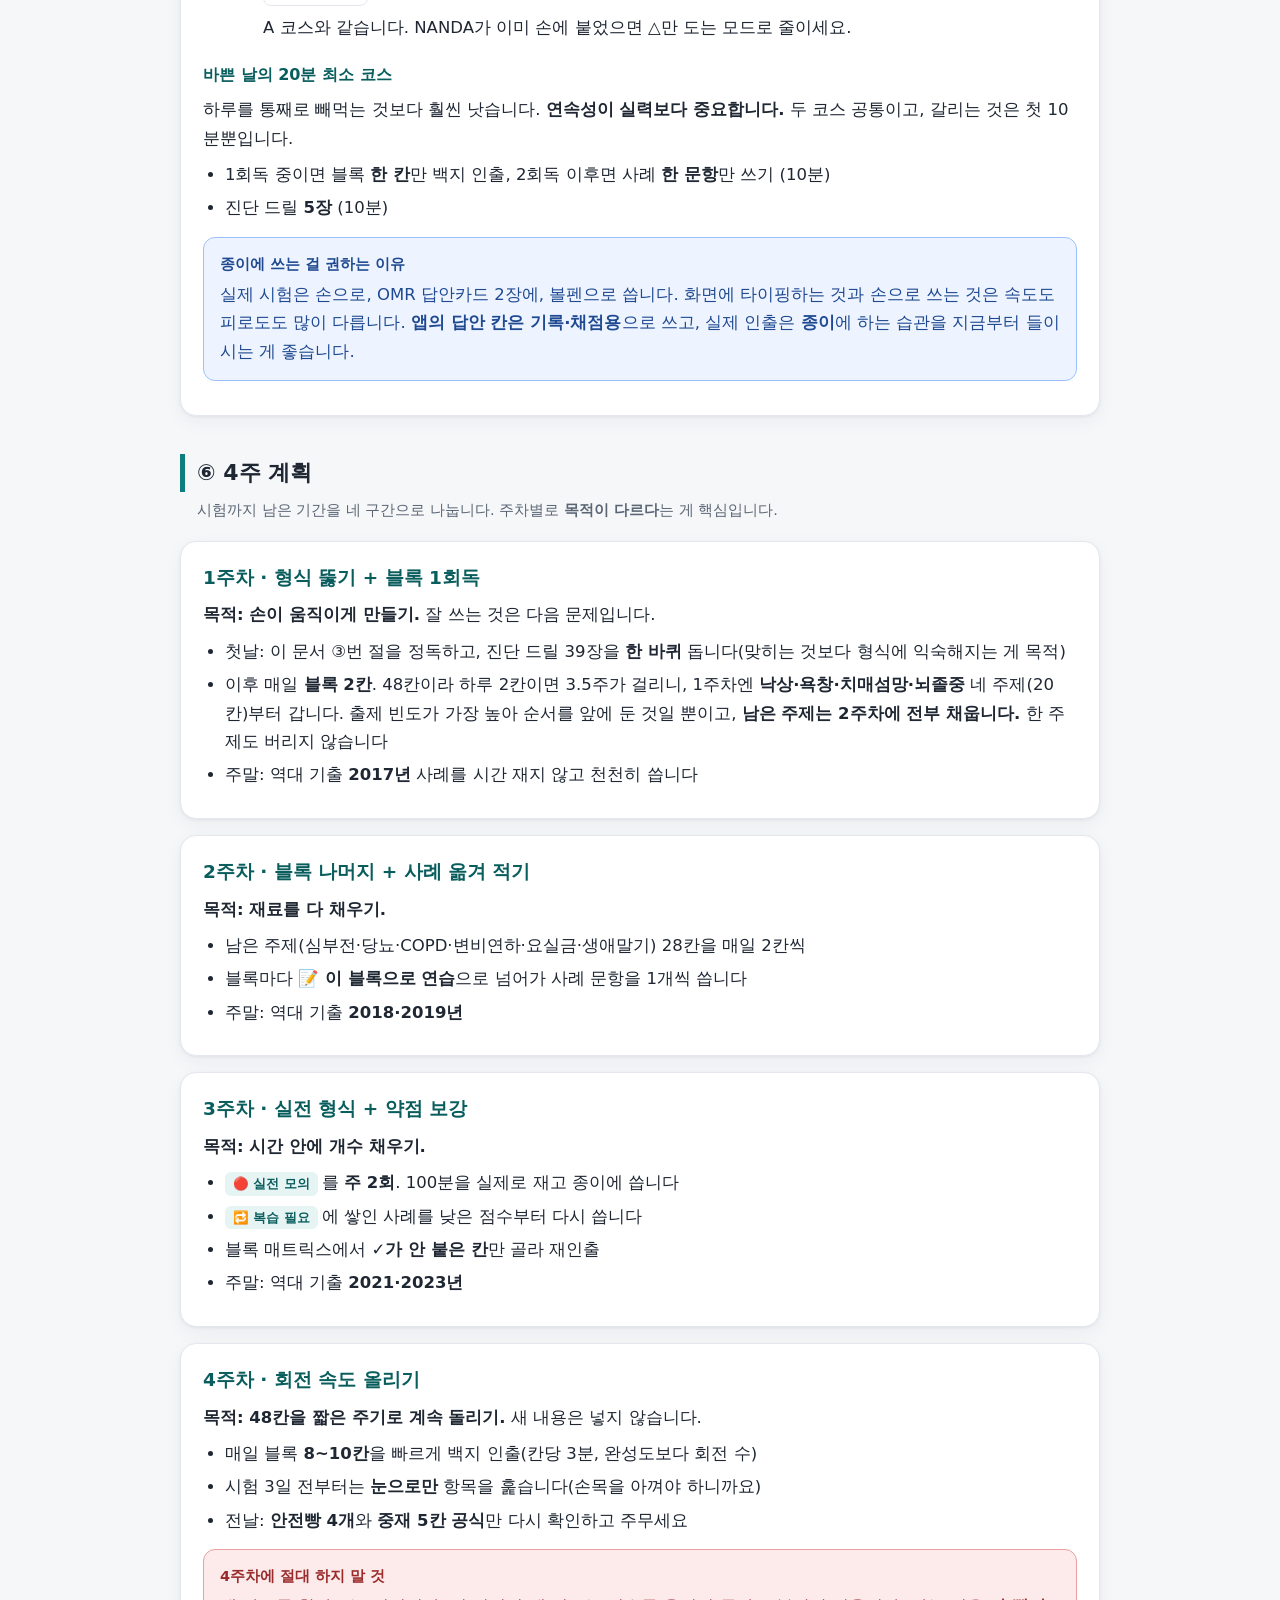
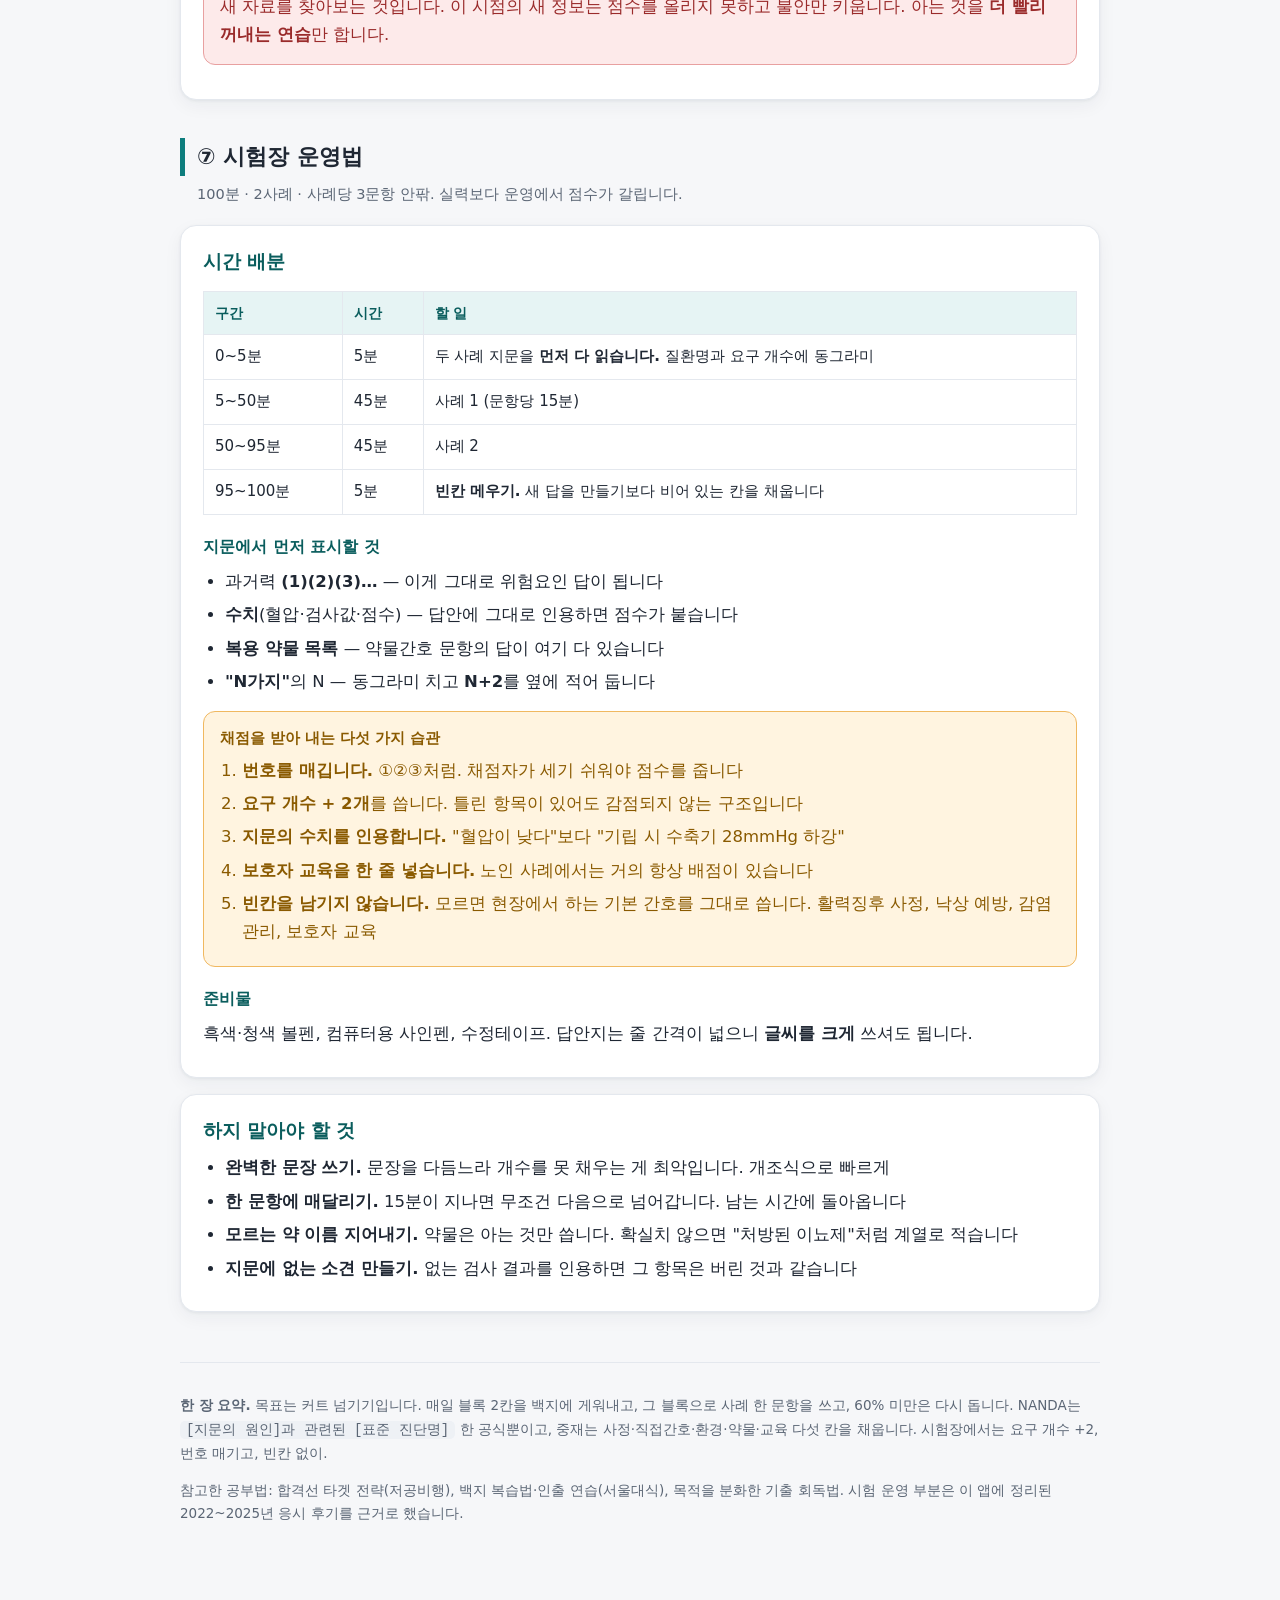
==== commit f9d197d1: "공부법 가이드 수정 — 결론 한 문장을 두 코스로, 늘어진 어미 정리 ②절 결론 상자의 한 문장 요약이 B 코스(사례 먼저)만 말하고 있었다. 이 문서를 처음 읽는 시점은 1회독이" ====
--- a/00_공부법_사용설명서.html
+++ b/00_공부법_사용설명서.html
@@ -167,33 +167,33 @@
     </table>
 
     <h4>저공비행을 어디에 적용할 것인가</h4>
-    <p>저공비행 자체가 틀린 것은 아니고, 2차에서는 적용하는 축이 달라진 것입니다.</p>
+    <p>저공비행 자체가 틀린 것은 아니고, 2차에서는 적용하는 축이 옮겨 갑니다.</p>
     <table>
       <tr><th></th><th>1차</th><th>2차</th></tr>
       <tr><td>줄이는 대상</td><td><b>범위</b>를 줄입니다(주제를 버립니다)</td><td><b>완성도</b>를 줄입니다(답안을 다듬지 않습니다)</td></tr>
       <tr><td>버려도 되는 것</td><td>지엽적인 주제</td><td>문장의 완결성, 서술의 매끄러움</td></tr>
-      <tr><td>버리면 안 되는 것</td><td>해당 없음</td><td>주제. 답안 블록 10개 주제가 전부라 다 볼 수 있습니다</td></tr>
-    </table>
-    <p>앱의 응시 후기가 "부분점수 후함", "5개 적으라면 7개", "빈칸 금지"를 반복하는 것은 <b>한 문항 안에서의 저공비행</b>을 말합니다. 범위를 줄이라는 뜻으로 읽지 않으셔도 됩니다.</p>
+      <tr><td>버리면 안 되는 것</td><td>해당 없음</td><td>주제. 답안 블록 10개가 전부라 범위를 줄일 이유가 없습니다</td></tr>
+    </table>
+    <p>앱의 응시 후기가 "부분점수 후함", "5개 적으라면 7개", "빈칸 금지"를 반복하는 것은 <b>한 문항 안에서의 저공비행</b>을 말합니다. 범위를 줄이라는 뜻은 아닙니다.</p>
 
     <div class="box hi">
       <b class="t">결론: 지금 상황에 맞는 조합</b>
       <b>목표는 저공비행, 엔진은 백지 인출, 재료는 답안 블록, 실전은 기출 회독.</b><br>
-      한 문장으로: <b>"사례를 먼저 쳐 보고 막힌 블록을 메우는 일을, 개수를 넘겨 채우는 방식으로, 매일 조금씩."</b>
+      한 문장으로: <b>"블록을 아직 안 열어 봤으면 외운 다음 사례로, 한 바퀴 돌았으면 사례부터 치고 막힌 블록으로. 어느 쪽이든 개수를 넘겨 채우고 매일 조금씩."</b>
     </div>
 
     <h4>왜 이 조합인가</h4>
     <ul>
-      <li>응시 후기에 따르면 2차는 <b>부분점수가 후한 편</b>입니다. 합격 기준을 밝힌 공식 자료는 앱에 없으니 후기 수준으로만 받아들이시면 됩니다. 앱의 응시 후기 정리에 "5개 적으라면 7개 적기", "모르는 문제도 빈칸 금지, 현장에서 하는 기본 간호중재를 그대로 적어도 득점"이 반복해서 나옵니다. 완벽한 한 문장보다 <b>맞는 항목을 하나 더</b> 쓰는 편이 점수가 됩니다.</li>
+      <li>응시 후기에 따르면 2차는 <b>부분점수가 후한 편</b>입니다. 합격 기준을 밝힌 공식 자료는 앱에 없으니 후기 수준으로만 받아들이는 편이 안전합니다. 앱의 응시 후기 정리에 "5개 적으라면 7개 적기", "모르는 문제도 빈칸 금지, 현장에서 하는 기본 간호중재를 그대로 적어도 득점"이 반복해서 나옵니다. 완벽한 한 문장보다 <b>맞는 항목을 하나 더</b> 쓰는 편이 점수가 됩니다.</li>
       <li>출제 범위도 <b>좁고 반복적</b>입니다. 낙상·욕창·치매·섬망·뇌졸중·파킨슨·심부전·당뇨·COPD·폐렴·변비·연하곤란·요실금·생애말기. 앱의 답안 블록 10개 주제가 출제 풀을 거의 다 덮으니 더 넓게 파도 남는 게 없습니다.</li>
       <li>무엇보다 <b>임상 경력이 20년</b>입니다. 개념 이해에 쓸 시간을 아껴 출력 훈련에 몰아넣을 수 있습니다. 신규 수험생과 갈리는 지점이 여기라, 이 이점은 끝까지 써먹어야 합니다.</li>
-      <li>2차 방법은 1차를 붙으신 방법 그대로입니다. <b>기출 전체 2회독 + 생성 문제 6차 모의고사까지 전부 응시 + 부족한 이론은 그때그때 추가 학습</b>이었습니다. 주제를 버리는 저공비행을 한 적이 없고, 문제은행을 진단 도구로 삼은 <b>전범위 반복</b>이었습니다. 이론이 부족한 상태에서 문제를 먼저 풀고 거기서 이론을 역으로 외우신 것도 같은 맥락입니다. 2차에서도 이 방식이 그대로 통하는데, 다만 무엇을 먼저 꺼낼지는 회독 단계에 따라 달라집니다(⑤).</li>
+      <li>2차 방법도 1차를 붙은 방법 그대로입니다. <b>기출 전체 2회독 + 생성 문제 6차 모의고사까지 전부 응시 + 부족한 이론은 그때그때 추가 학습</b>이었습니다. 주제를 버리는 저공비행을 한 적이 없고, 문제은행을 진단 도구로 삼은 <b>전범위 반복</b>이었습니다. 이론이 부족한 상태에서 문제를 먼저 풀고 거기서 이론을 역으로 외운 것도 같은 맥락입니다. 2차에서도 이 방식이 그대로 통하는데, 다만 무엇을 먼저 꺼낼지는 회독 단계에 따라 달라집니다(⑤).</li>
     </ul>
 
     <div class="box warn">
       <b class="t">이 조합이 안 맞는 경우</b>
       상대평가로 경쟁률이 높은 시험이라면 저공비행 전략은 위험합니다. 이 시험은 해당되지 않지만,
-      응시 인원 대비 합격 인원이 제한된다는 공고를 보게 되면 그때는 전략을 바꾸셔야 합니다.
+      응시 인원 대비 합격 인원이 제한된다는 공고를 보게 되면 그때는 전략을 바꿉니다.
     </div>
   </div>
 </section>
@@ -212,7 +212,7 @@
     <p>예를 들어 <code>부동 및 실금과 관련된 피부통합성 장애 위험성</code>이라면 이렇게 나뉩니다.</p>
     <ul>
       <li><b>부동 및 실금</b> = 이 환자에게서 실제로 확인된 원인. <b>반드시 사례 지문에서 가져옵니다.</b></li>
-      <li><b>피부통합성 장애 위험성</b> = 표준 진단명. 이건 목록에서 고르는 것입니다.</li>
+      <li><b>피부통합성 장애 위험성</b> = 표준 진단명. 이건 목록에서 고릅니다.</li>
     </ul>
     <div class="box ok">
       <b class="t">채점자가 실제로 보는 것</b>
@@ -254,7 +254,7 @@
   </div>
 
   <div class="card">
-    <h3>3. 실제로 나오는 진단명, 이것만 외우면 됩니다</h3>
+    <h3>3. 실제로 나오는 진단명, 이것만 외웁니다</h3>
     <p>이 앱에 실린 기출·드릴·답안 블록 전체에서 실제로 쓰인 진단명을 빈도순으로 뽑았습니다. 위에서부터 <b>14개면 거의 다 커버됩니다.</b></p>
     <table>
       <tr><th>순위</th><th>진단명</th><th>주로 붙는 원인(관련요인)</th></tr>
@@ -311,7 +311,7 @@
       <tr><td><code>복잡한 치료요법 및 지식 부족과 관련된 비효과적 건강관리</code></td><td>약을 여러 개 먹으면 성립</td></tr>
     </table>
     <div class="box warn">
-      <b class="t">단, 관련요인은 반드시 그 지문에서 가져오셔야 합니다</b>
+      <b class="t">단, 관련요인은 반드시 그 지문에서 가져옵니다</b>
       안전빵 진단명을 쓰더라도 <b>앞의 원인 부분은 사례에 적힌 표현으로 바꿔 넣습니다.</b>
       지문에 없는 소견을 지어내 넣으면 그 자체로 감점 요인입니다.
     </div>
@@ -340,7 +340,7 @@
       <b class="t">블록 ↔ 사례를 오가는 길</b>
       답안 블록 칸을 열면 <b>📝 이 블록으로 연습</b> 버튼이 있습니다. 누르면 그 블록을 실제로 쓰는 사례 문항으로 바로 넘어갑니다.<br>
       반대로 사례 문항에는 <b>🧠 (주제)·(유형) 블록</b> 배지가 붙어 있습니다. 답을 못 썼으면 이걸 눌러 블록으로 돌아가 다시 외웁니다.<br>
-      <b>외운다 → 써 본다 → 틀리면 돌아간다</b>의 고리를 두 번의 탭으로 돌 수 있습니다.<br>
+      <b>외운다 → 써 본다 → 틀리면 돌아간다</b>의 고리를 두 번의 탭으로 돕니다.<br>
       2회독 이후에는 이 고리를 반대로 돕니다. <b>써 본다 → 막힌다 → 그 블록을 외운다</b>가 됩니다(⑤ B 코스).
     </div>
   </div>
@@ -368,10 +368,10 @@
 
   <div class="card">
     <h3>표준 코스 60~75분 · 두 갈래</h3>
-    <p>한 줄로 하면 이렇습니다. <b>꺼낼 재료가 없을 때는 이론이 먼저이고, 재료가 생긴 뒤에는 사례가 진단 도구가 됩니다.</b> 같은 네 단계를 순서만 바꿔 돌리는 것입니다.</p>
+    <p>한 줄로 하면 이렇습니다. <b>꺼낼 재료가 없을 때는 이론이 먼저이고, 재료가 생긴 뒤에는 사례가 진단 도구가 됩니다.</b> 같은 네 단계를 순서만 바꿔 돌립니다.</p>
     <div class="box easy">
       <b class="t">지금 나는 어느 쪽인가</b>
-      블록 <b>48칸을 한 번씩 다 열어 봤는지</b>로 갈리십니다. 아직 다 못 열어 봤다면 A 코스, 한 바퀴를 돌았다면 B 코스입니다.
+      블록 <b>48칸을 한 번씩 다 열어 봤는지</b>로 갈립니다. 아직 다 못 열어 봤다면 A 코스, 한 바퀴를 돌았다면 B 코스입니다.
       기간으로는 대체로 A가 1~2주차, B가 3~4주차에 해당합니다.
     </div>
 
@@ -384,7 +384,7 @@
         가려진 상태에서 <b>종이에 먼저 써 봅니다.</b> 다 쓰고 나서 탭해 공개하고 대조합니다.
         빠진 항목에 형광펜을 치고, 그 항목만 소리 내 두 번 읽습니다. 다 외웠으면 <b>암기 완료</b> 체크.
         <div class="box hi" style="margin-top:10px">
-          핵심은 <b>공개하기 전에 손으로 쓴다</b>는 것입니다. 눈으로 훑고 "알 것 같다" 하며 넘어가면 아무 일도 일어나지 않습니다.
+          핵심은 하나입니다. <b>공개하기 전에 손으로 씁니다.</b> 눈으로 훑고 "알 것 같다" 하며 넘어가면 아무 일도 일어나지 않습니다.
         </div>
       </li>
       <li>
@@ -406,7 +406,7 @@
     </ol>
 
     <h4>B. 2회독 이후 코스 (3~4주차) · 사례 먼저</h4>
-    <p>재료가 머릿속에 들어온 뒤부터 방향을 뒤집습니다. 1차 때 문제를 먼저 풀고 이론을 역산하시던 방식이 여기서부터 그대로 통합니다. 막히는 자리가 그날의 학습 목록입니다.</p>
+    <p>재료가 머릿속에 들어온 뒤부터 방향을 뒤집습니다. 1차 때 문제를 먼저 풀고 이론을 역산하던 방식이 여기서부터 그대로 통합니다. 막히는 자리가 그날의 학습 목록입니다.</p>
     <ol class="steps">
       <li>
         <b>사례 문항 한두 개 먼저 쓰기 (25분)</b>
@@ -421,7 +421,7 @@
       <li>
         <b>막힌 블록으로 돌아가 다시 외우기 (20분)</b>
         <div class="route"><i>문항의</i><span></span><i>🧠 (주제)·(유형) 블록</i><span>→</span><i>🙈 백지 인출 켜기</i></div>
-        문항에 붙은 블록 배지를 누르면 그 블록으로 바로 넘어갈 수 있습니다. 가린 채 종이에 쓰고 공개해 대조합니다.
+        문항에 붙은 블록 배지를 누르면 그 블록으로 바로 갑니다. 가린 채 종이에 쓰고 공개해 대조합니다.
       </li>
       <li>
         <b>진단 드릴 5장 (10분)</b>
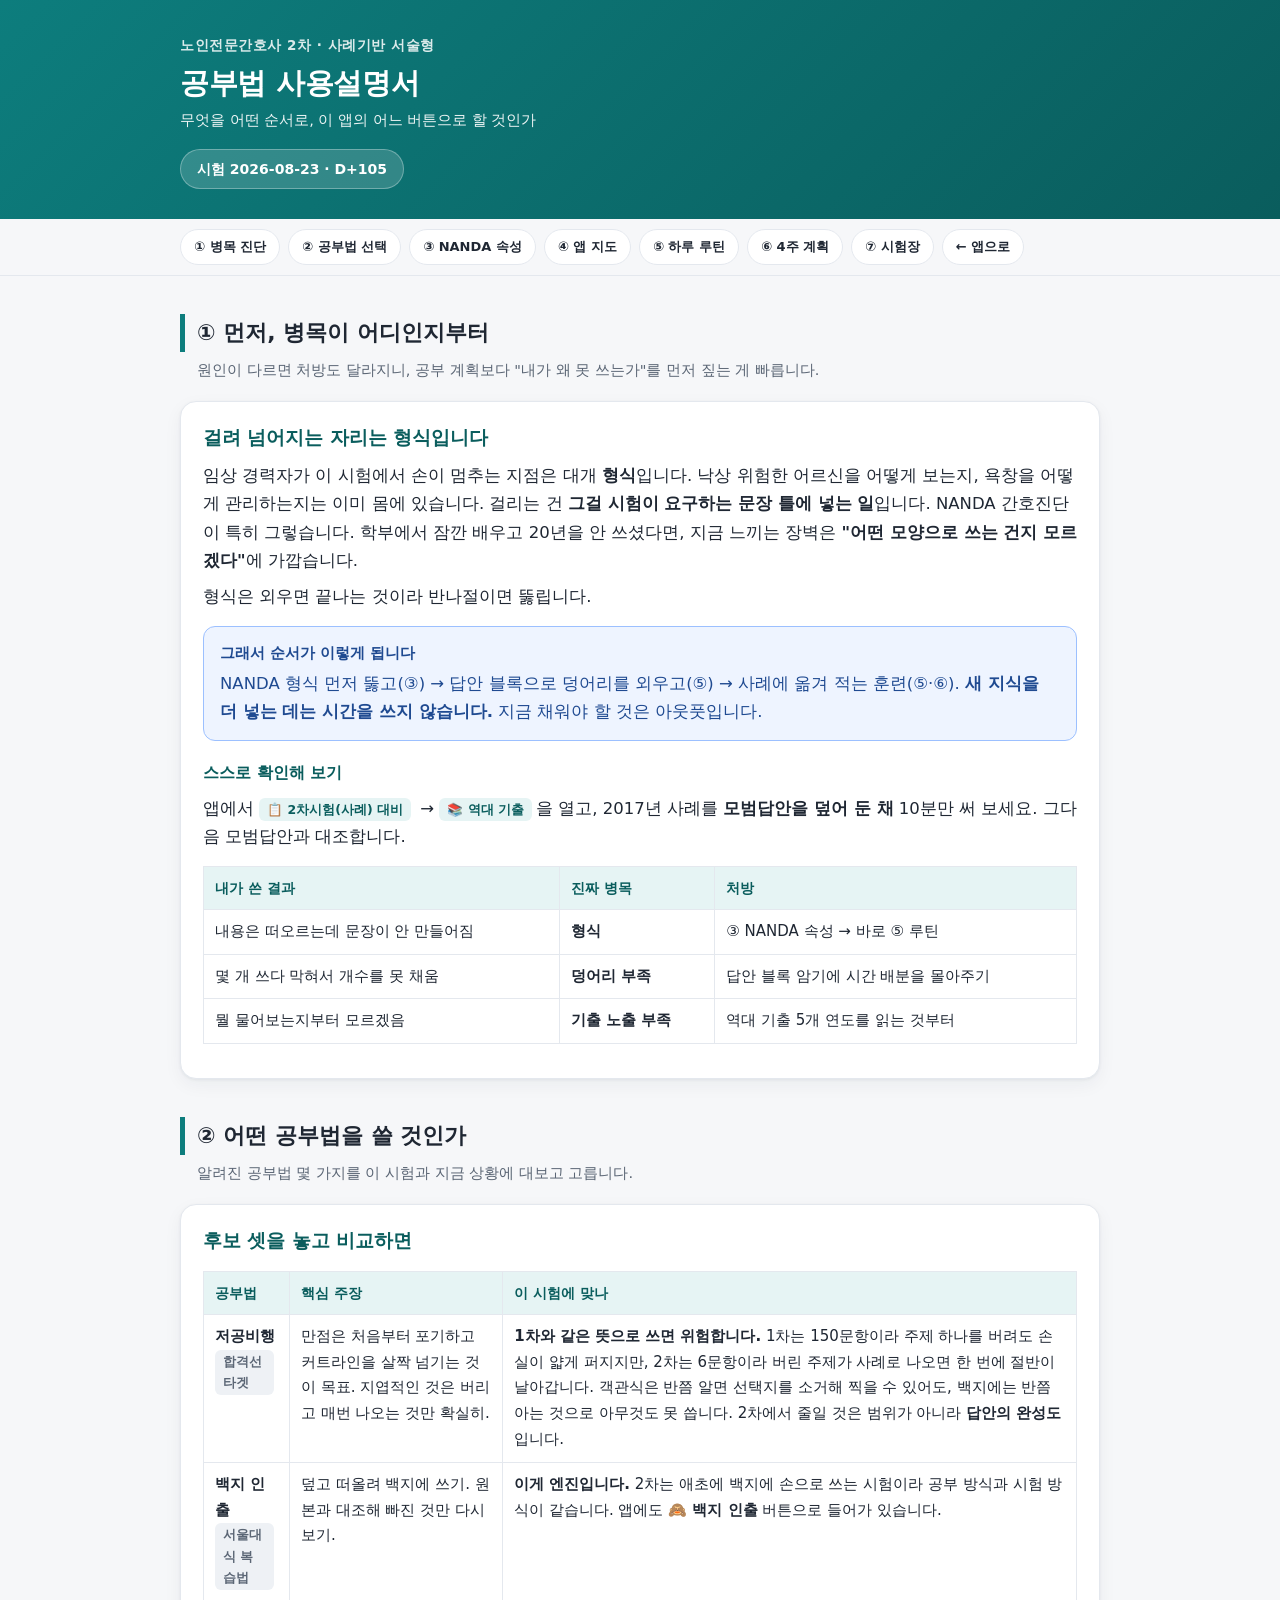
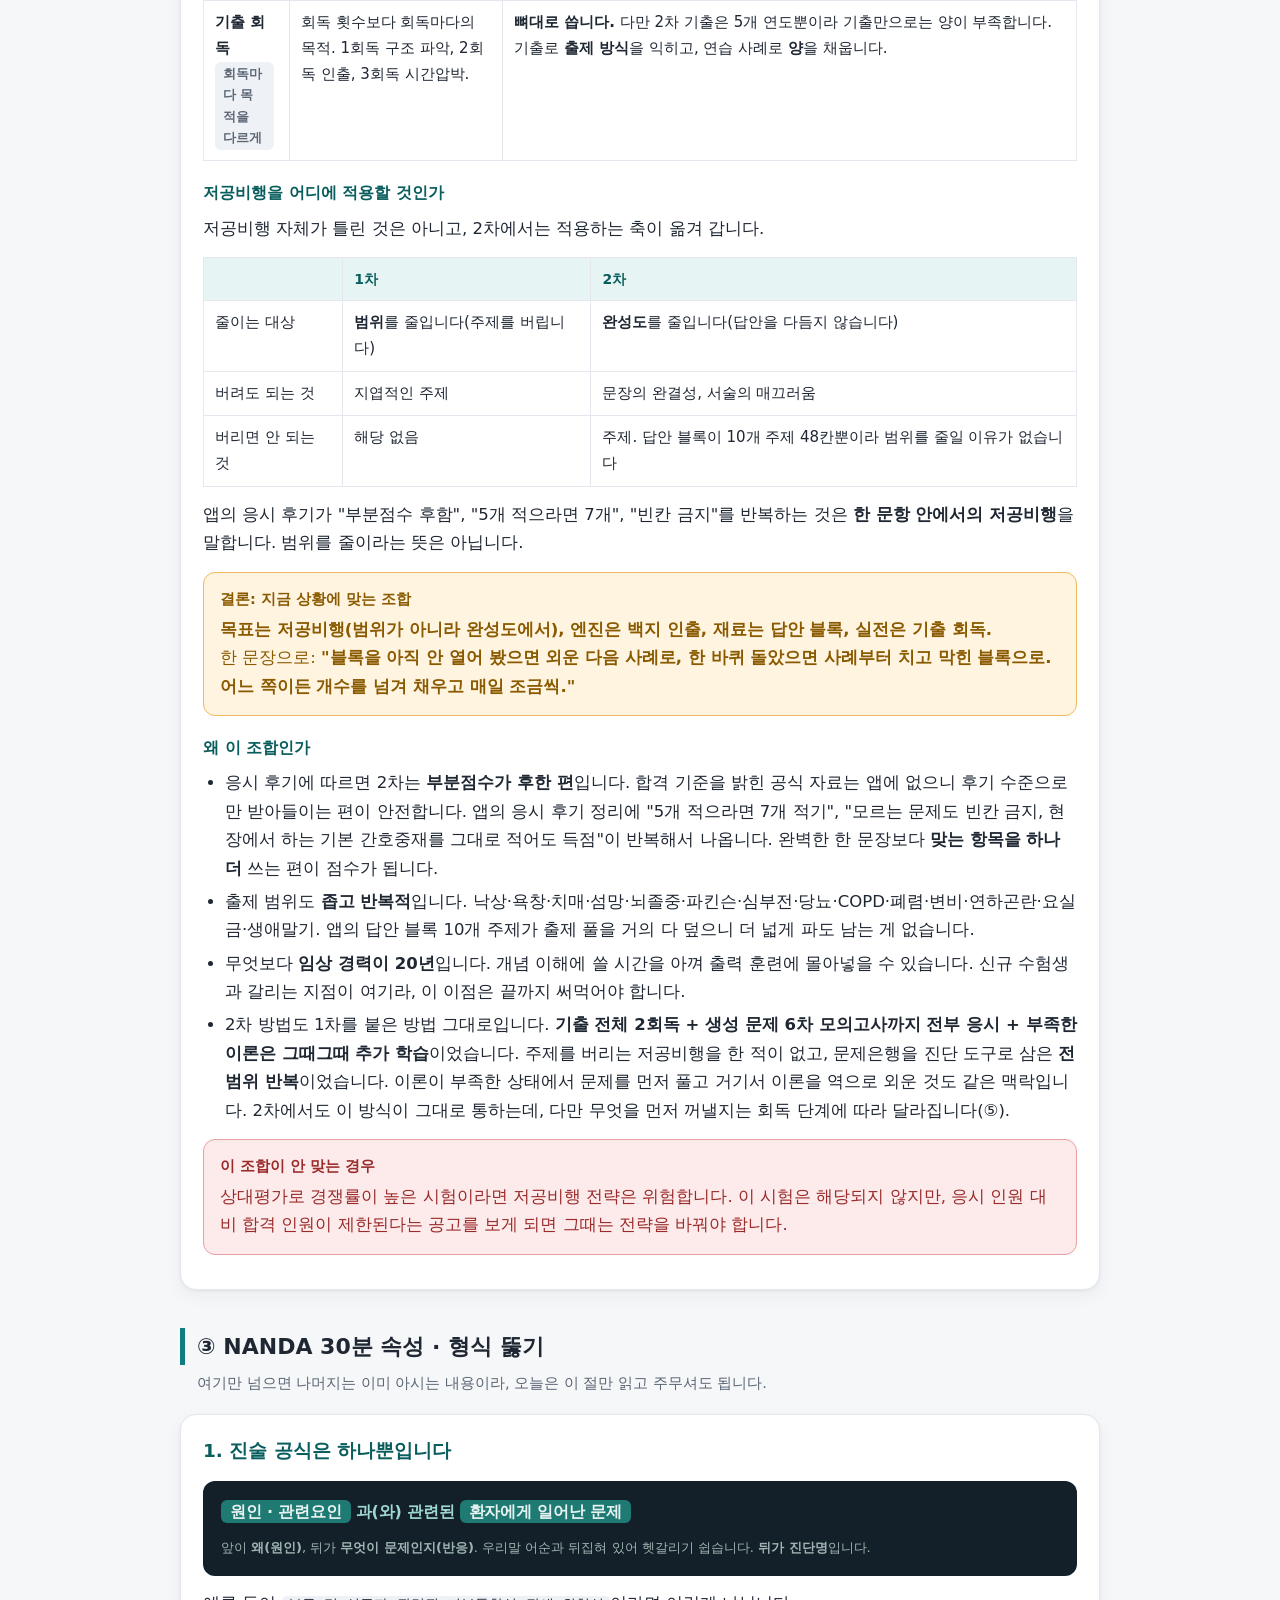
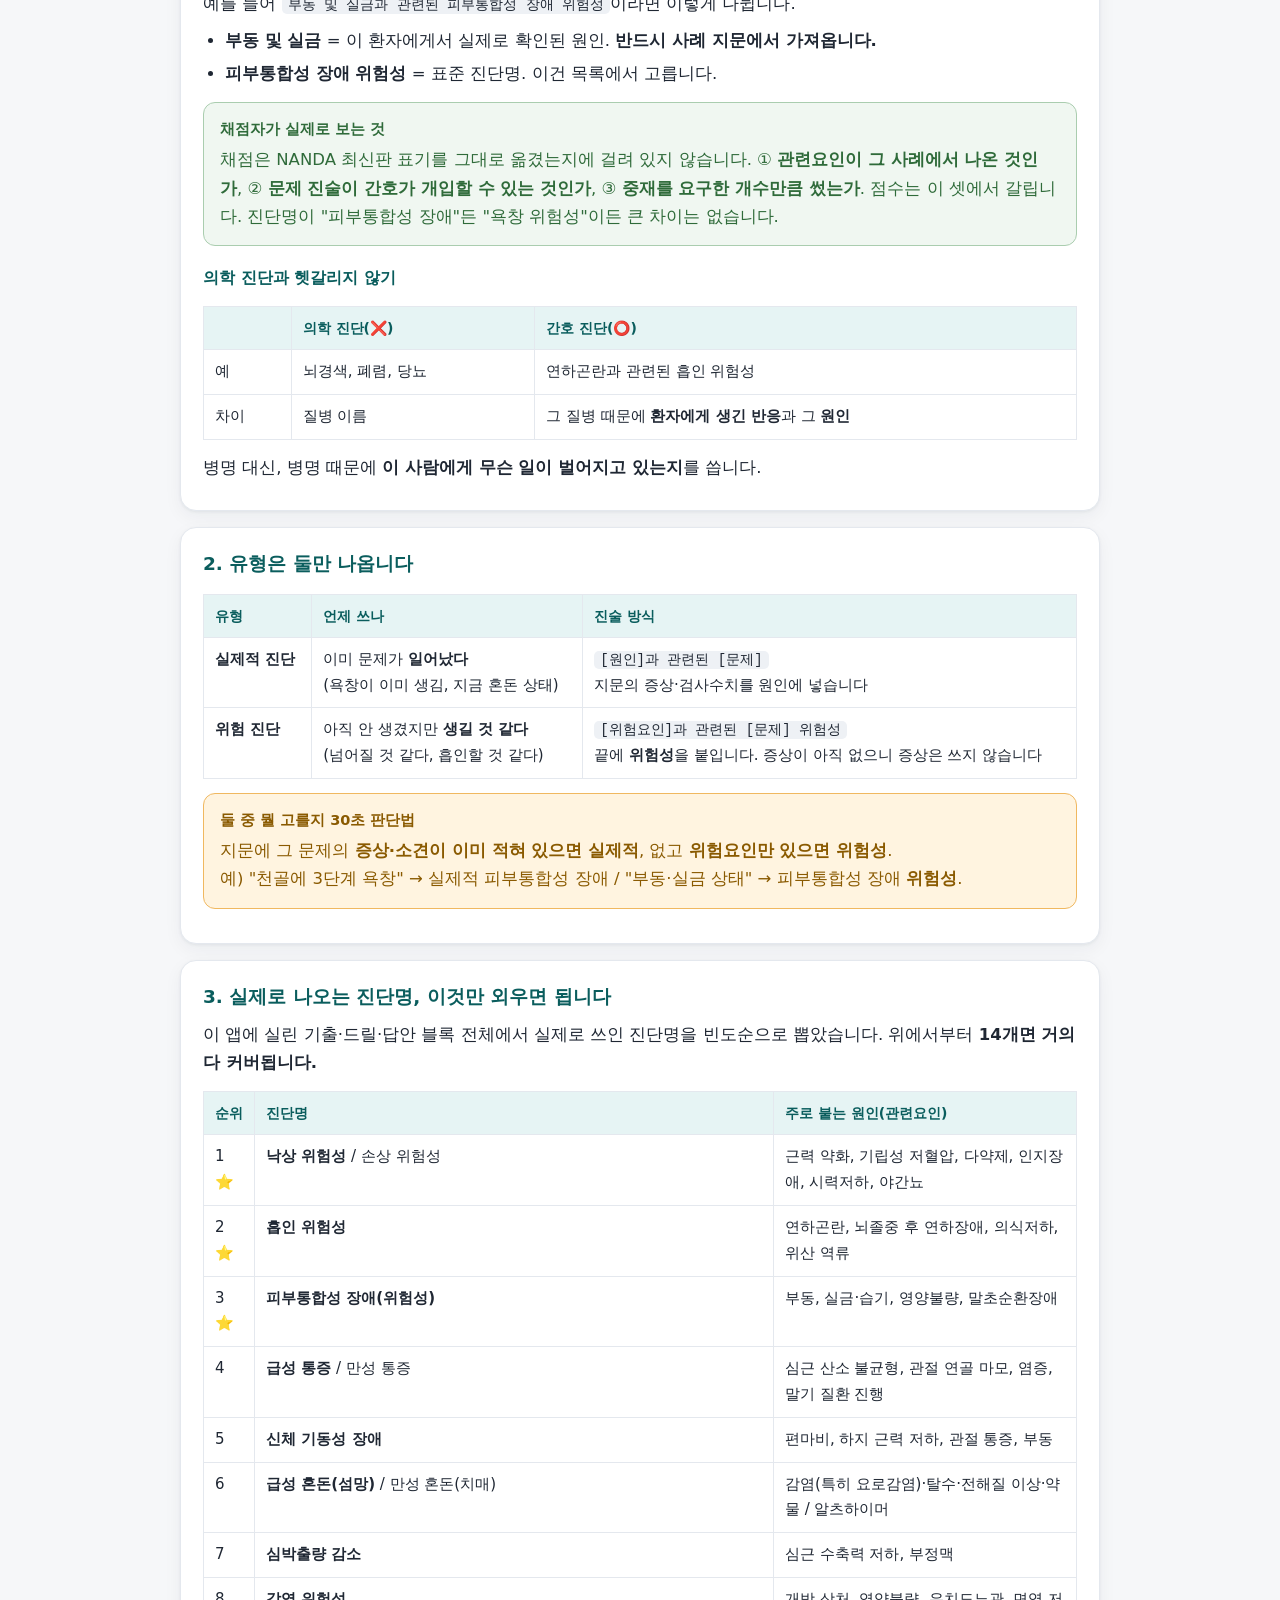
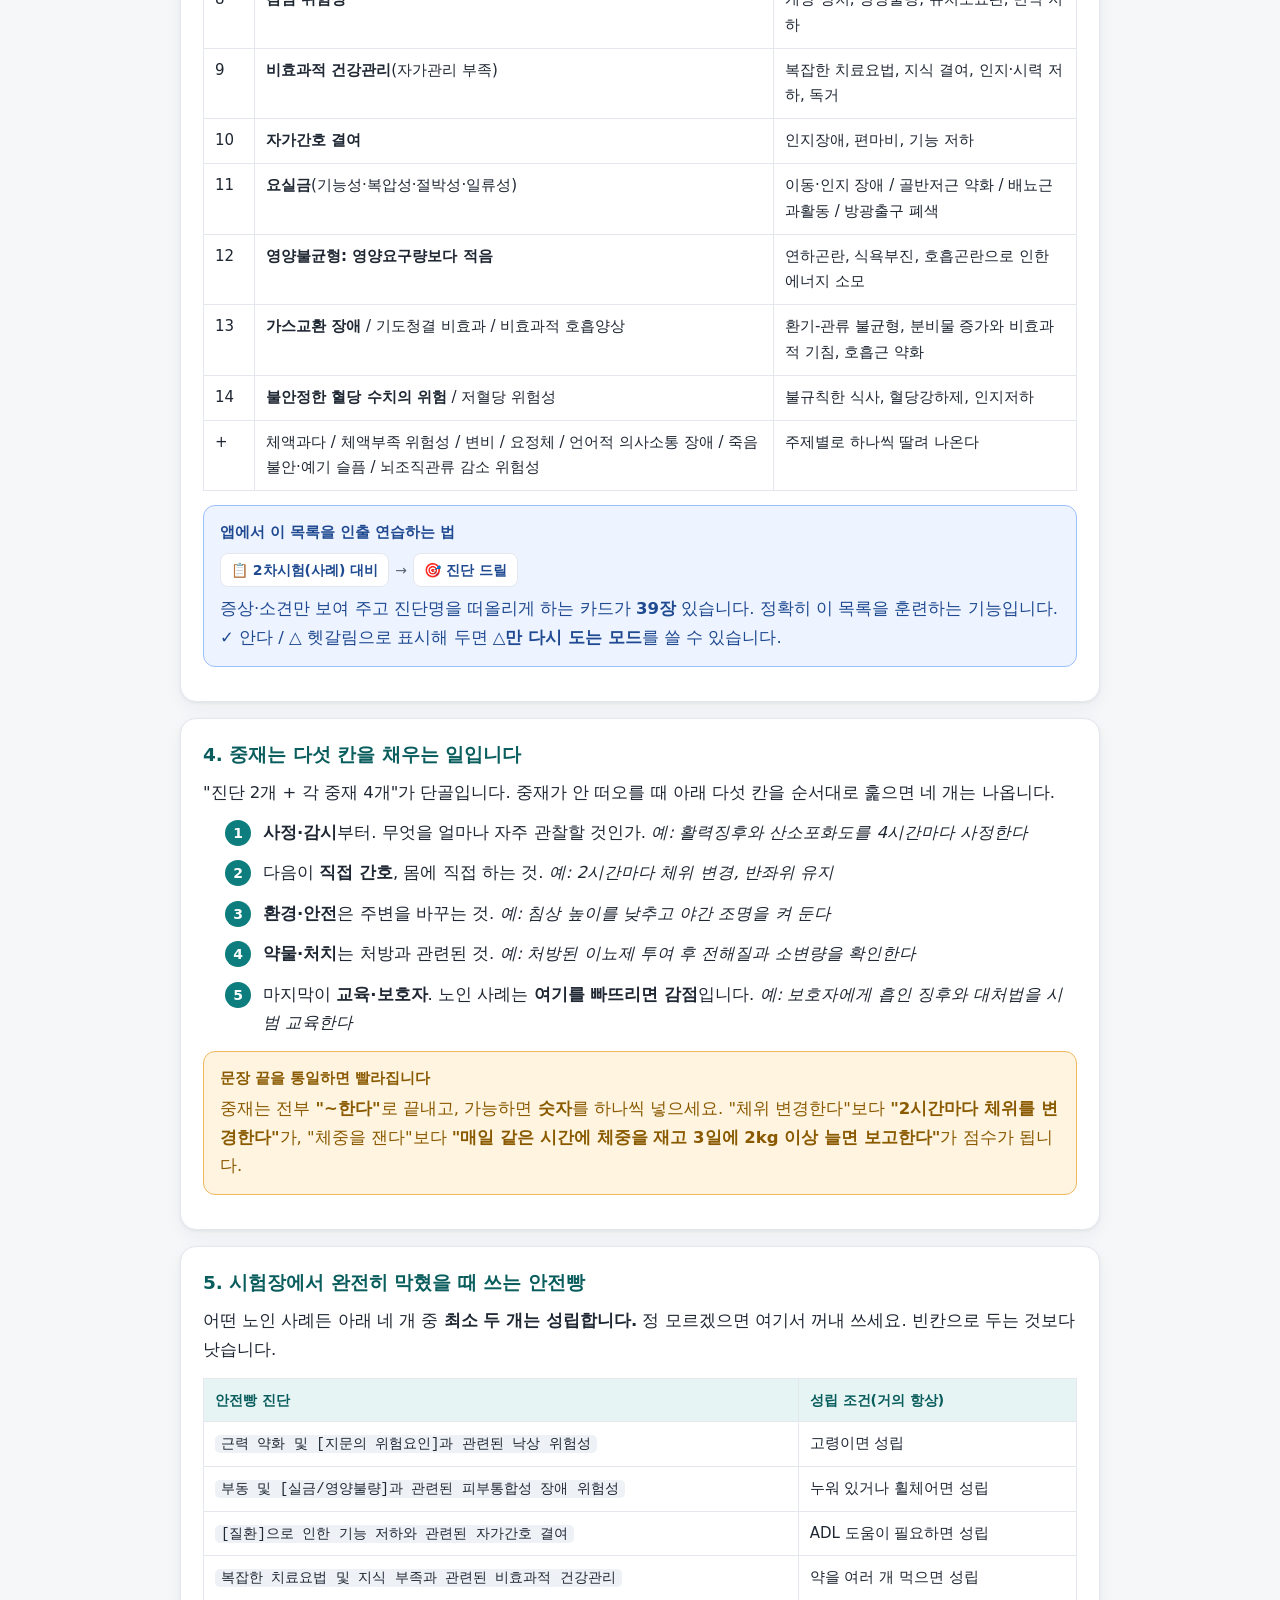
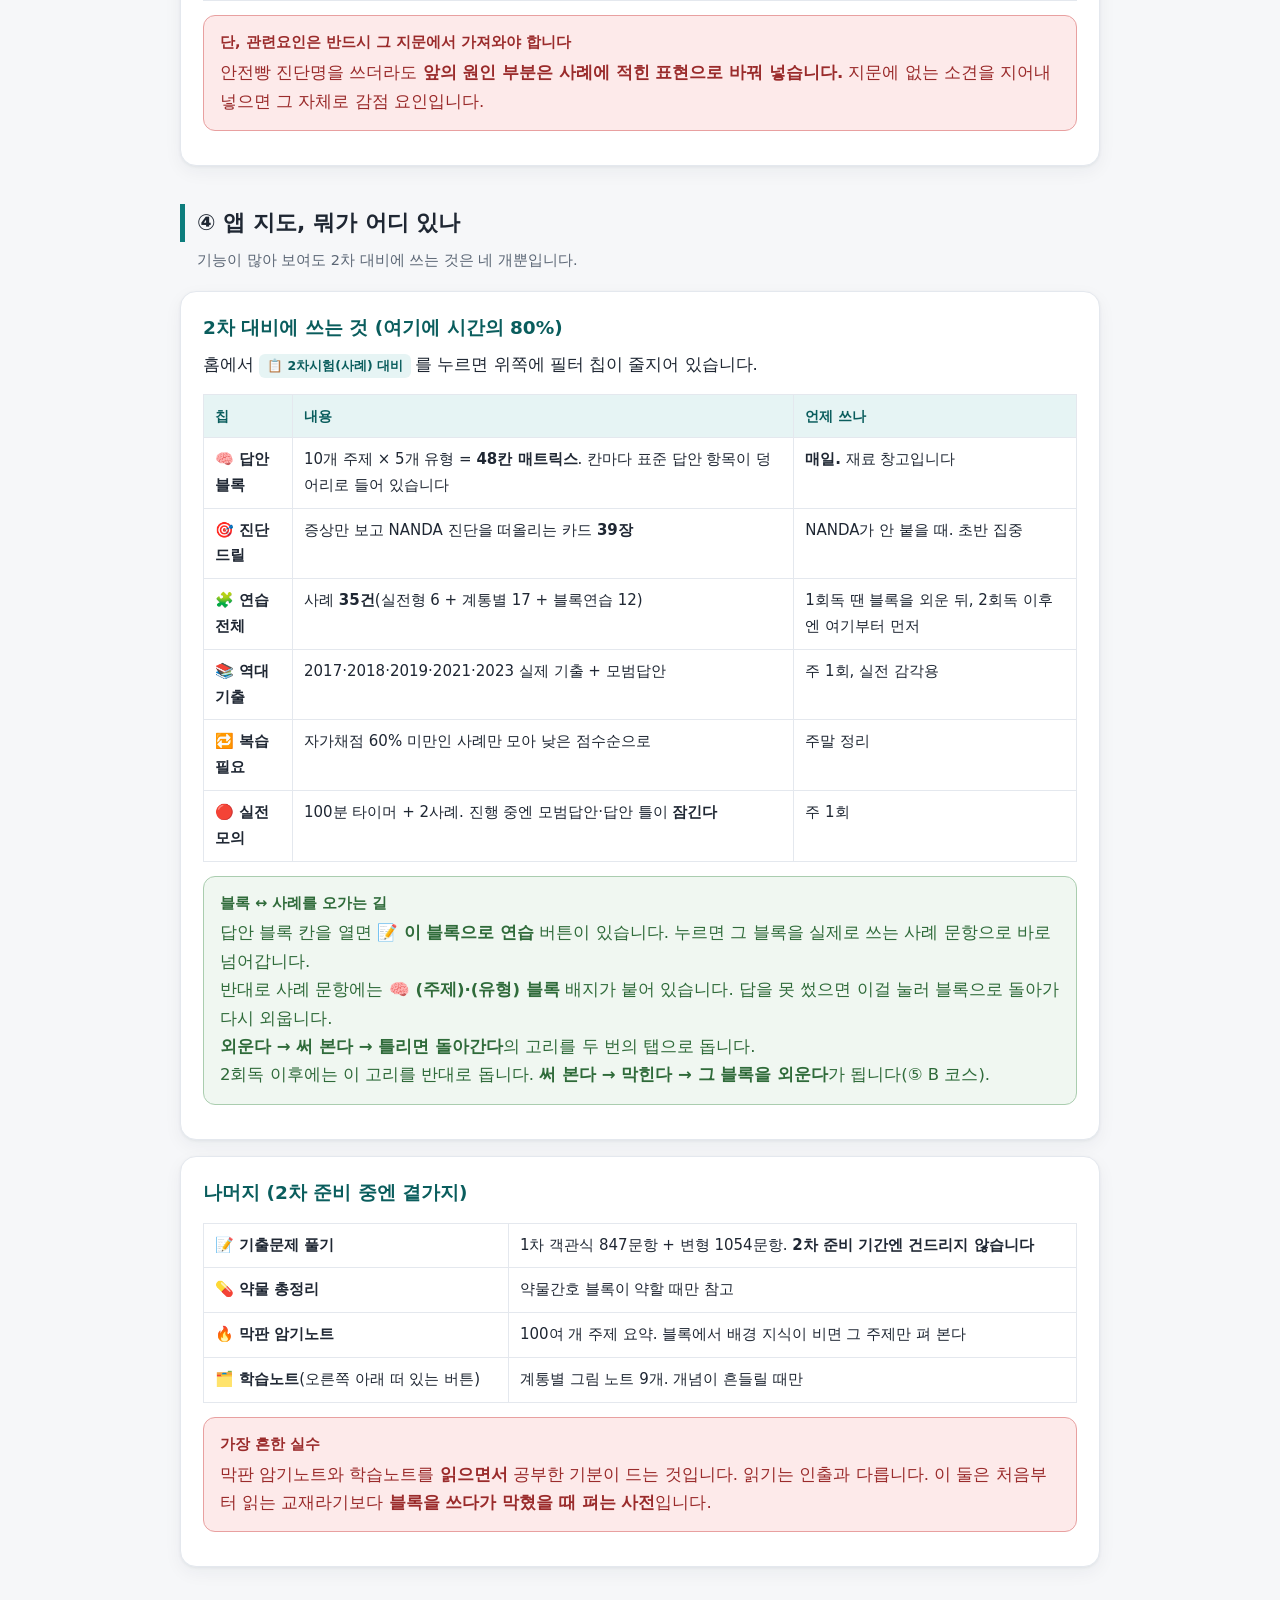
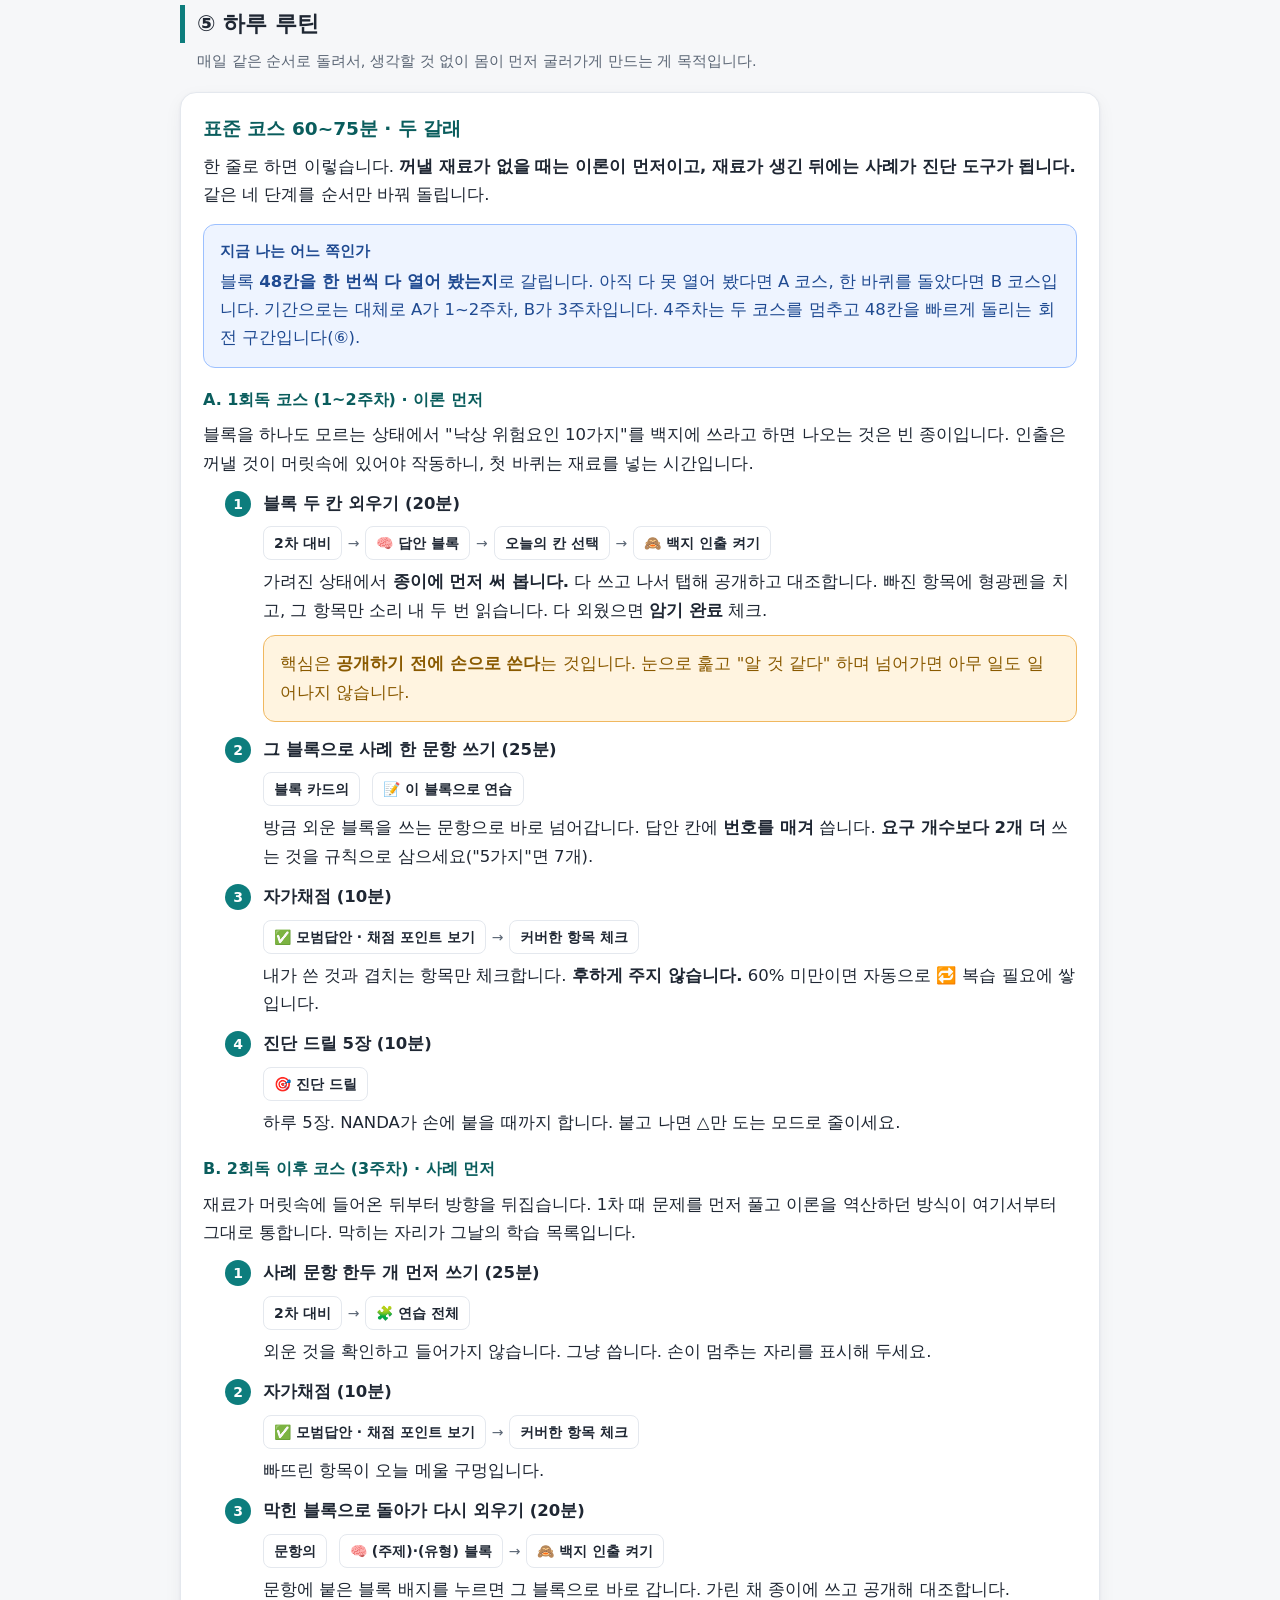
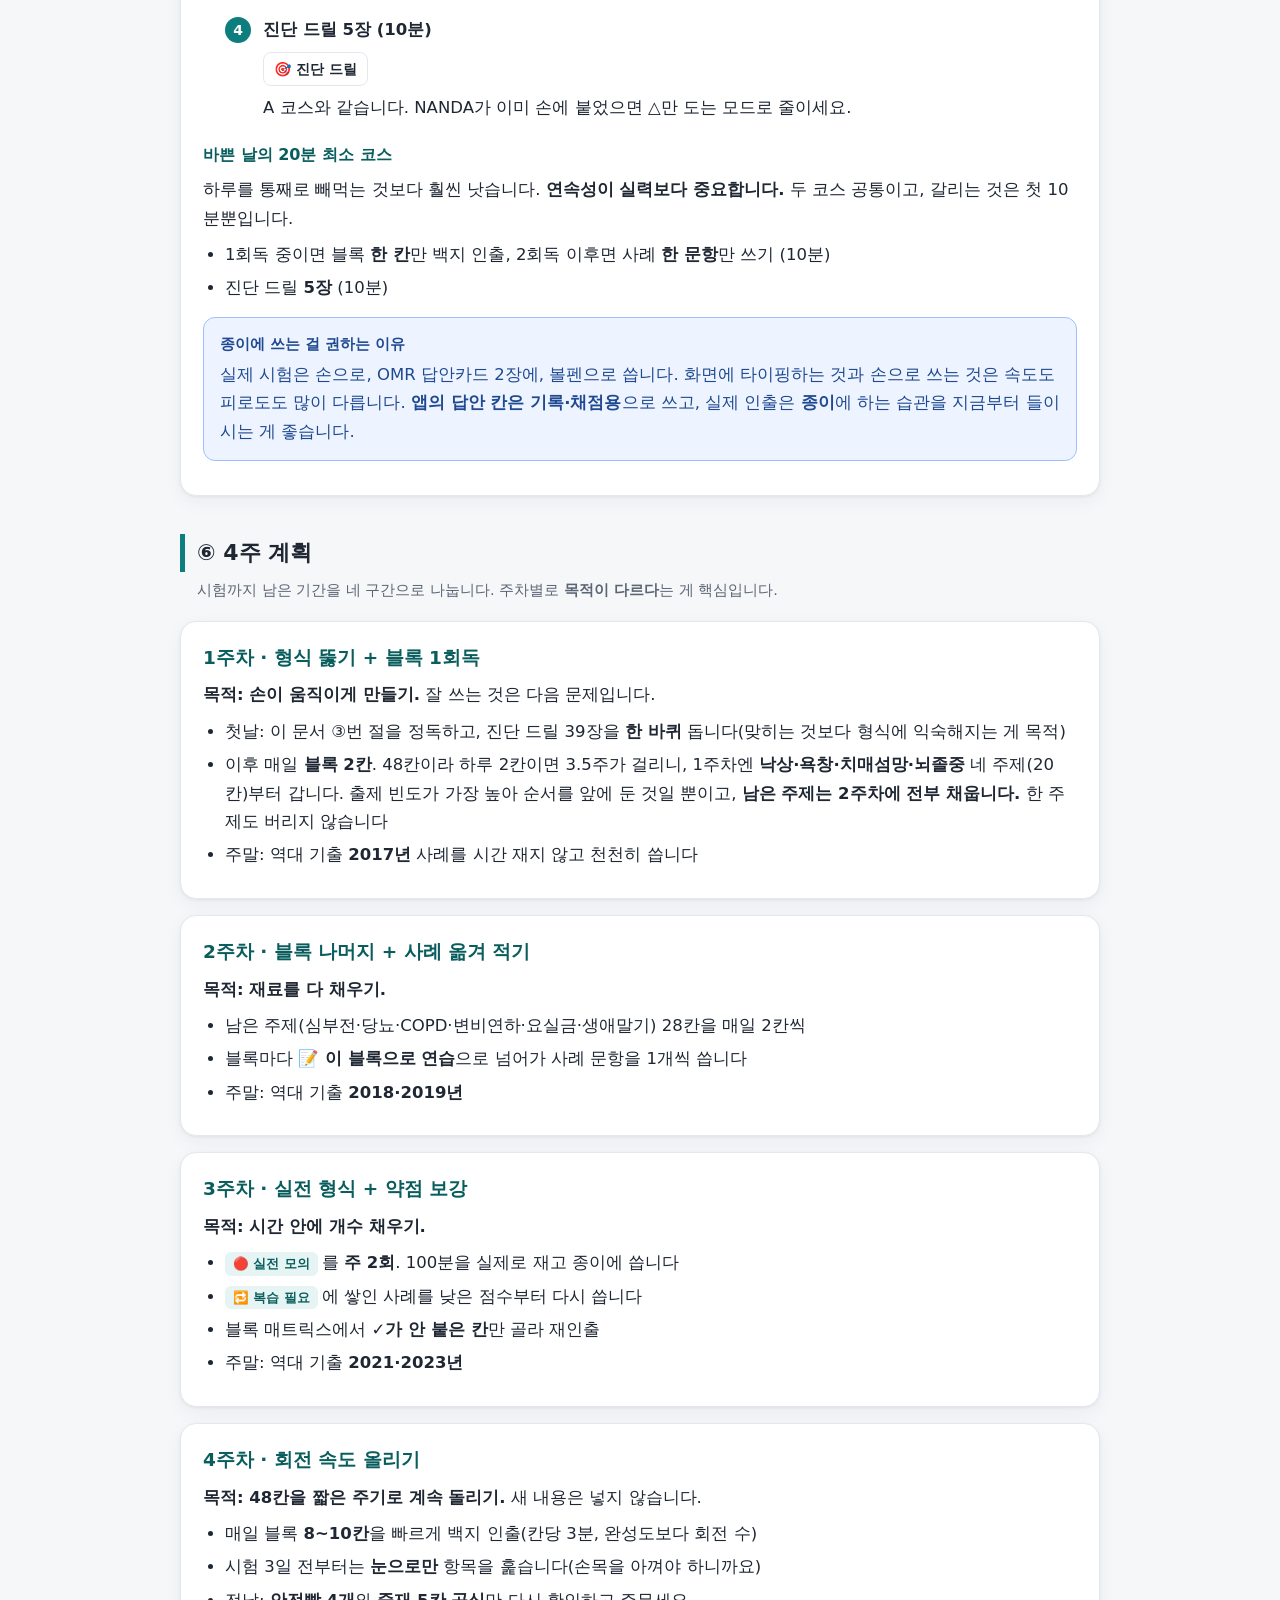
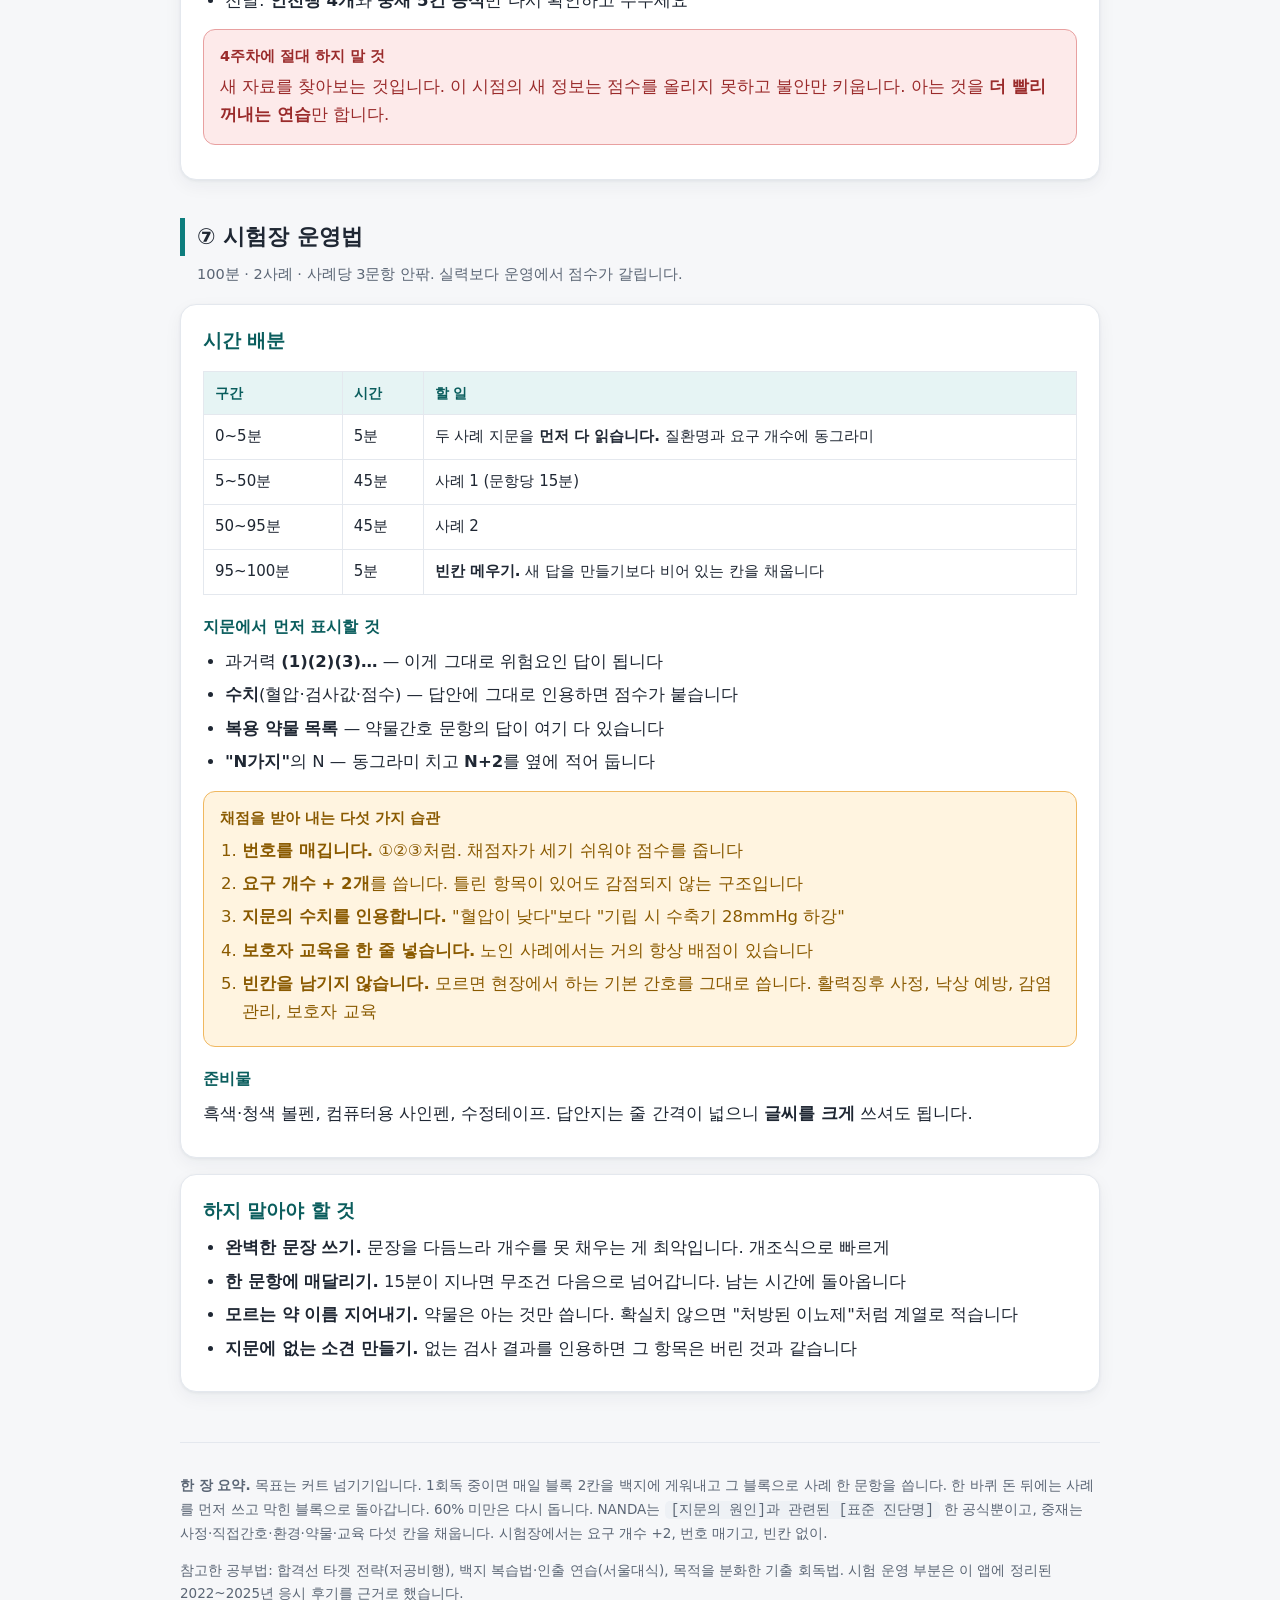
==== commit 09d1d6d6: "공부법 가이드 수정 — 절 사이 어긋남 정리, 당위 표현 복구 footer 한 장 요약이 A 코스만 말하고 있어 두 갈래를 다 담게 고쳤다. ⑤절 판별 상자가 B를 3~4주차로 잡" ====
--- a/00_공부법_사용설명서.html
+++ b/00_공부법_사용설명서.html
@@ -172,13 +172,13 @@
       <tr><th></th><th>1차</th><th>2차</th></tr>
       <tr><td>줄이는 대상</td><td><b>범위</b>를 줄입니다(주제를 버립니다)</td><td><b>완성도</b>를 줄입니다(답안을 다듬지 않습니다)</td></tr>
       <tr><td>버려도 되는 것</td><td>지엽적인 주제</td><td>문장의 완결성, 서술의 매끄러움</td></tr>
-      <tr><td>버리면 안 되는 것</td><td>해당 없음</td><td>주제. 답안 블록 10개가 전부라 범위를 줄일 이유가 없습니다</td></tr>
+      <tr><td>버리면 안 되는 것</td><td>해당 없음</td><td>주제. 답안 블록이 10개 주제 48칸뿐이라 범위를 줄일 이유가 없습니다</td></tr>
     </table>
     <p>앱의 응시 후기가 "부분점수 후함", "5개 적으라면 7개", "빈칸 금지"를 반복하는 것은 <b>한 문항 안에서의 저공비행</b>을 말합니다. 범위를 줄이라는 뜻은 아닙니다.</p>
 
     <div class="box hi">
       <b class="t">결론: 지금 상황에 맞는 조합</b>
-      <b>목표는 저공비행, 엔진은 백지 인출, 재료는 답안 블록, 실전은 기출 회독.</b><br>
+      <b>목표는 저공비행(범위가 아니라 완성도에서), 엔진은 백지 인출, 재료는 답안 블록, 실전은 기출 회독.</b><br>
       한 문장으로: <b>"블록을 아직 안 열어 봤으면 외운 다음 사례로, 한 바퀴 돌았으면 사례부터 치고 막힌 블록으로. 어느 쪽이든 개수를 넘겨 채우고 매일 조금씩."</b>
     </div>
 
@@ -193,7 +193,7 @@
     <div class="box warn">
       <b class="t">이 조합이 안 맞는 경우</b>
       상대평가로 경쟁률이 높은 시험이라면 저공비행 전략은 위험합니다. 이 시험은 해당되지 않지만,
-      응시 인원 대비 합격 인원이 제한된다는 공고를 보게 되면 그때는 전략을 바꿉니다.
+      응시 인원 대비 합격 인원이 제한된다는 공고를 보게 되면 그때는 전략을 바꿔야 합니다.
     </div>
   </div>
 </section>
@@ -254,7 +254,7 @@
   </div>
 
   <div class="card">
-    <h3>3. 실제로 나오는 진단명, 이것만 외웁니다</h3>
+    <h3>3. 실제로 나오는 진단명, 이것만 외우면 됩니다</h3>
     <p>이 앱에 실린 기출·드릴·답안 블록 전체에서 실제로 쓰인 진단명을 빈도순으로 뽑았습니다. 위에서부터 <b>14개면 거의 다 커버됩니다.</b></p>
     <table>
       <tr><th>순위</th><th>진단명</th><th>주로 붙는 원인(관련요인)</th></tr>
@@ -311,7 +311,7 @@
       <tr><td><code>복잡한 치료요법 및 지식 부족과 관련된 비효과적 건강관리</code></td><td>약을 여러 개 먹으면 성립</td></tr>
     </table>
     <div class="box warn">
-      <b class="t">단, 관련요인은 반드시 그 지문에서 가져옵니다</b>
+      <b class="t">단, 관련요인은 반드시 그 지문에서 가져와야 합니다</b>
       안전빵 진단명을 쓰더라도 <b>앞의 원인 부분은 사례에 적힌 표현으로 바꿔 넣습니다.</b>
       지문에 없는 소견을 지어내 넣으면 그 자체로 감점 요인입니다.
     </div>
@@ -330,7 +330,7 @@
       <tr><th>칩</th><th>내용</th><th>언제 쓰나</th></tr>
       <tr><td><b>🧠 답안 블록</b></td><td>10개 주제 × 5개 유형 = <b>48칸 매트릭스</b>. 칸마다 표준 답안 항목이 덩어리로 들어 있습니다</td><td><b>매일.</b> 재료 창고입니다</td></tr>
       <tr><td><b>🎯 진단 드릴</b></td><td>증상만 보고 NANDA 진단을 떠올리는 카드 <b>39장</b></td><td>NANDA가 안 붙을 때. 초반 집중</td></tr>
-      <tr><td><b>🧩 연습 전체</b></td><td>사례 <b>35건</b>(실전형 6 + 계통별 17 + 블록연습 12)</td><td>블록을 외운 뒤 옮겨 적는 훈련</td></tr>
+      <tr><td><b>🧩 연습 전체</b></td><td>사례 <b>35건</b>(실전형 6 + 계통별 17 + 블록연습 12)</td><td>1회독 땐 블록을 외운 뒤, 2회독 이후엔 여기부터 먼저</td></tr>
       <tr><td><b>📚 역대 기출</b></td><td>2017·2018·2019·2021·2023 실제 기출 + 모범답안</td><td>주 1회, 실전 감각용</td></tr>
       <tr><td><b>🔁 복습 필요</b></td><td>자가채점 60% 미만인 사례만 모아 낮은 점수순으로</td><td>주말 정리</td></tr>
       <tr><td><b>🔴 실전 모의</b></td><td>100분 타이머 + 2사례. 진행 중엔 모범답안·답안 틀이 <b>잠긴다</b></td><td>주 1회</td></tr>
@@ -372,7 +372,7 @@
     <div class="box easy">
       <b class="t">지금 나는 어느 쪽인가</b>
       블록 <b>48칸을 한 번씩 다 열어 봤는지</b>로 갈립니다. 아직 다 못 열어 봤다면 A 코스, 한 바퀴를 돌았다면 B 코스입니다.
-      기간으로는 대체로 A가 1~2주차, B가 3~4주차에 해당합니다.
+      기간으로는 대체로 A가 1~2주차, B가 3주차입니다. 4주차는 두 코스를 멈추고 48칸을 빠르게 돌리는 회전 구간입니다(⑥).
     </div>
 
     <h4>A. 1회독 코스 (1~2주차) · 이론 먼저</h4>
@@ -384,7 +384,7 @@
         가려진 상태에서 <b>종이에 먼저 써 봅니다.</b> 다 쓰고 나서 탭해 공개하고 대조합니다.
         빠진 항목에 형광펜을 치고, 그 항목만 소리 내 두 번 읽습니다. 다 외웠으면 <b>암기 완료</b> 체크.
         <div class="box hi" style="margin-top:10px">
-          핵심은 하나입니다. <b>공개하기 전에 손으로 씁니다.</b> 눈으로 훑고 "알 것 같다" 하며 넘어가면 아무 일도 일어나지 않습니다.
+          핵심은 <b>공개하기 전에 손으로 쓴다</b>는 것입니다. 눈으로 훑고 "알 것 같다" 하며 넘어가면 아무 일도 일어나지 않습니다.
         </div>
       </li>
       <li>
@@ -405,7 +405,7 @@
       </li>
     </ol>
 
-    <h4>B. 2회독 이후 코스 (3~4주차) · 사례 먼저</h4>
+    <h4>B. 2회독 이후 코스 (3주차) · 사례 먼저</h4>
     <p>재료가 머릿속에 들어온 뒤부터 방향을 뒤집습니다. 1차 때 문제를 먼저 풀고 이론을 역산하던 방식이 여기서부터 그대로 통합니다. 막히는 자리가 그날의 학습 목록입니다.</p>
     <ol class="steps">
       <li>
@@ -548,7 +548,7 @@
 </section>
 
 <footer><div>
-  <p><b>한 장 요약.</b> 목표는 커트 넘기기입니다. 매일 블록 2칸을 백지에 게워내고, 그 블록으로 사례 한 문항을 쓰고, 60% 미만은 다시 돕니다. NANDA는 <code>[지문의 원인]과 관련된 [표준 진단명]</code> 한 공식뿐이고, 중재는 사정·직접간호·환경·약물·교육 다섯 칸을 채웁니다. 시험장에서는 요구 개수 +2, 번호 매기고, 빈칸 없이.</p>
+  <p><b>한 장 요약.</b> 목표는 커트 넘기기입니다. 1회독 중이면 매일 블록 2칸을 백지에 게워내고 그 블록으로 사례 한 문항을 씁니다. 한 바퀴 돈 뒤에는 사례를 먼저 쓰고 막힌 블록으로 돌아갑니다. 60% 미만은 다시 돕니다. NANDA는 <code>[지문의 원인]과 관련된 [표준 진단명]</code> 한 공식뿐이고, 중재는 사정·직접간호·환경·약물·교육 다섯 칸을 채웁니다. 시험장에서는 요구 개수 +2, 번호 매기고, 빈칸 없이.</p>
   <p style="margin-top:14px">참고한 공부법: 합격선 타겟 전략(저공비행), 백지 복습법·인출 연습(서울대식), 목적을 분화한 기출 회독법. 시험 운영 부분은 이 앱에 정리된 2022~2025년 응시 후기를 근거로 했습니다.</p>
 </div></footer>
 
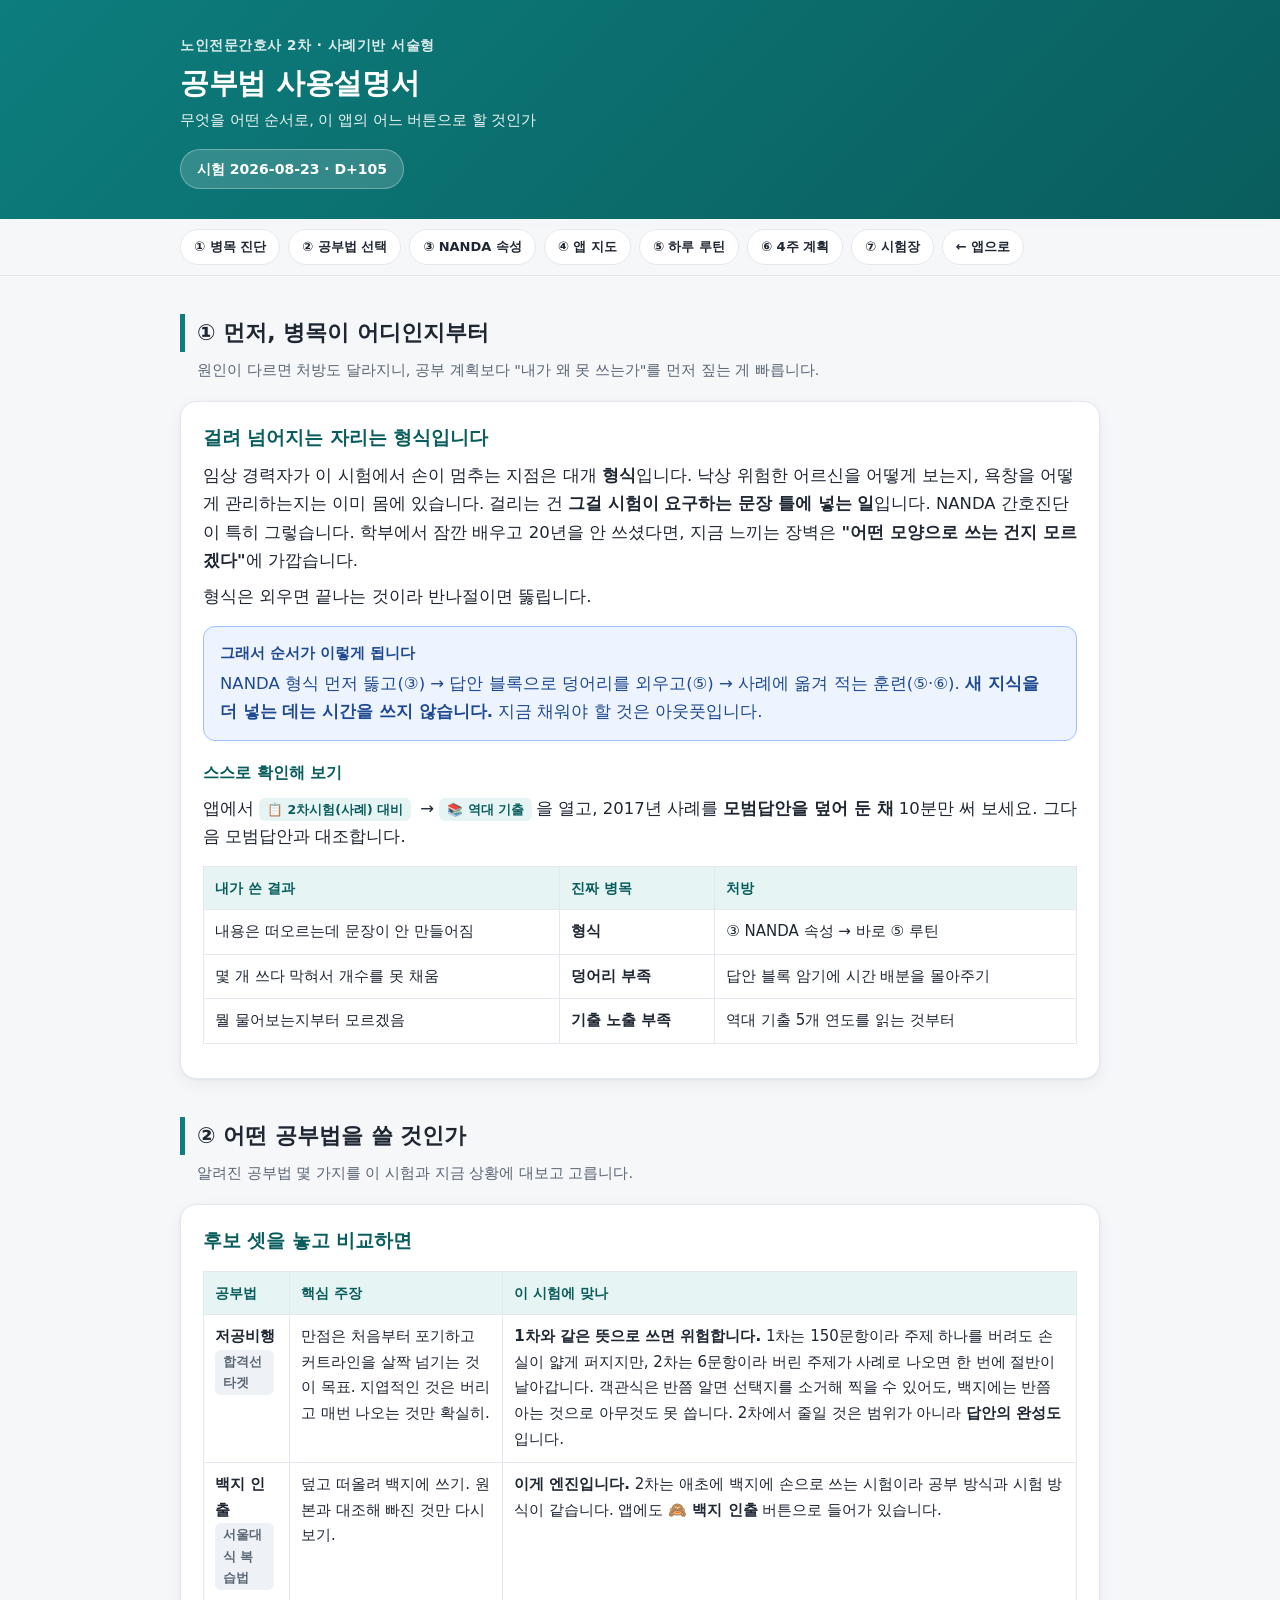
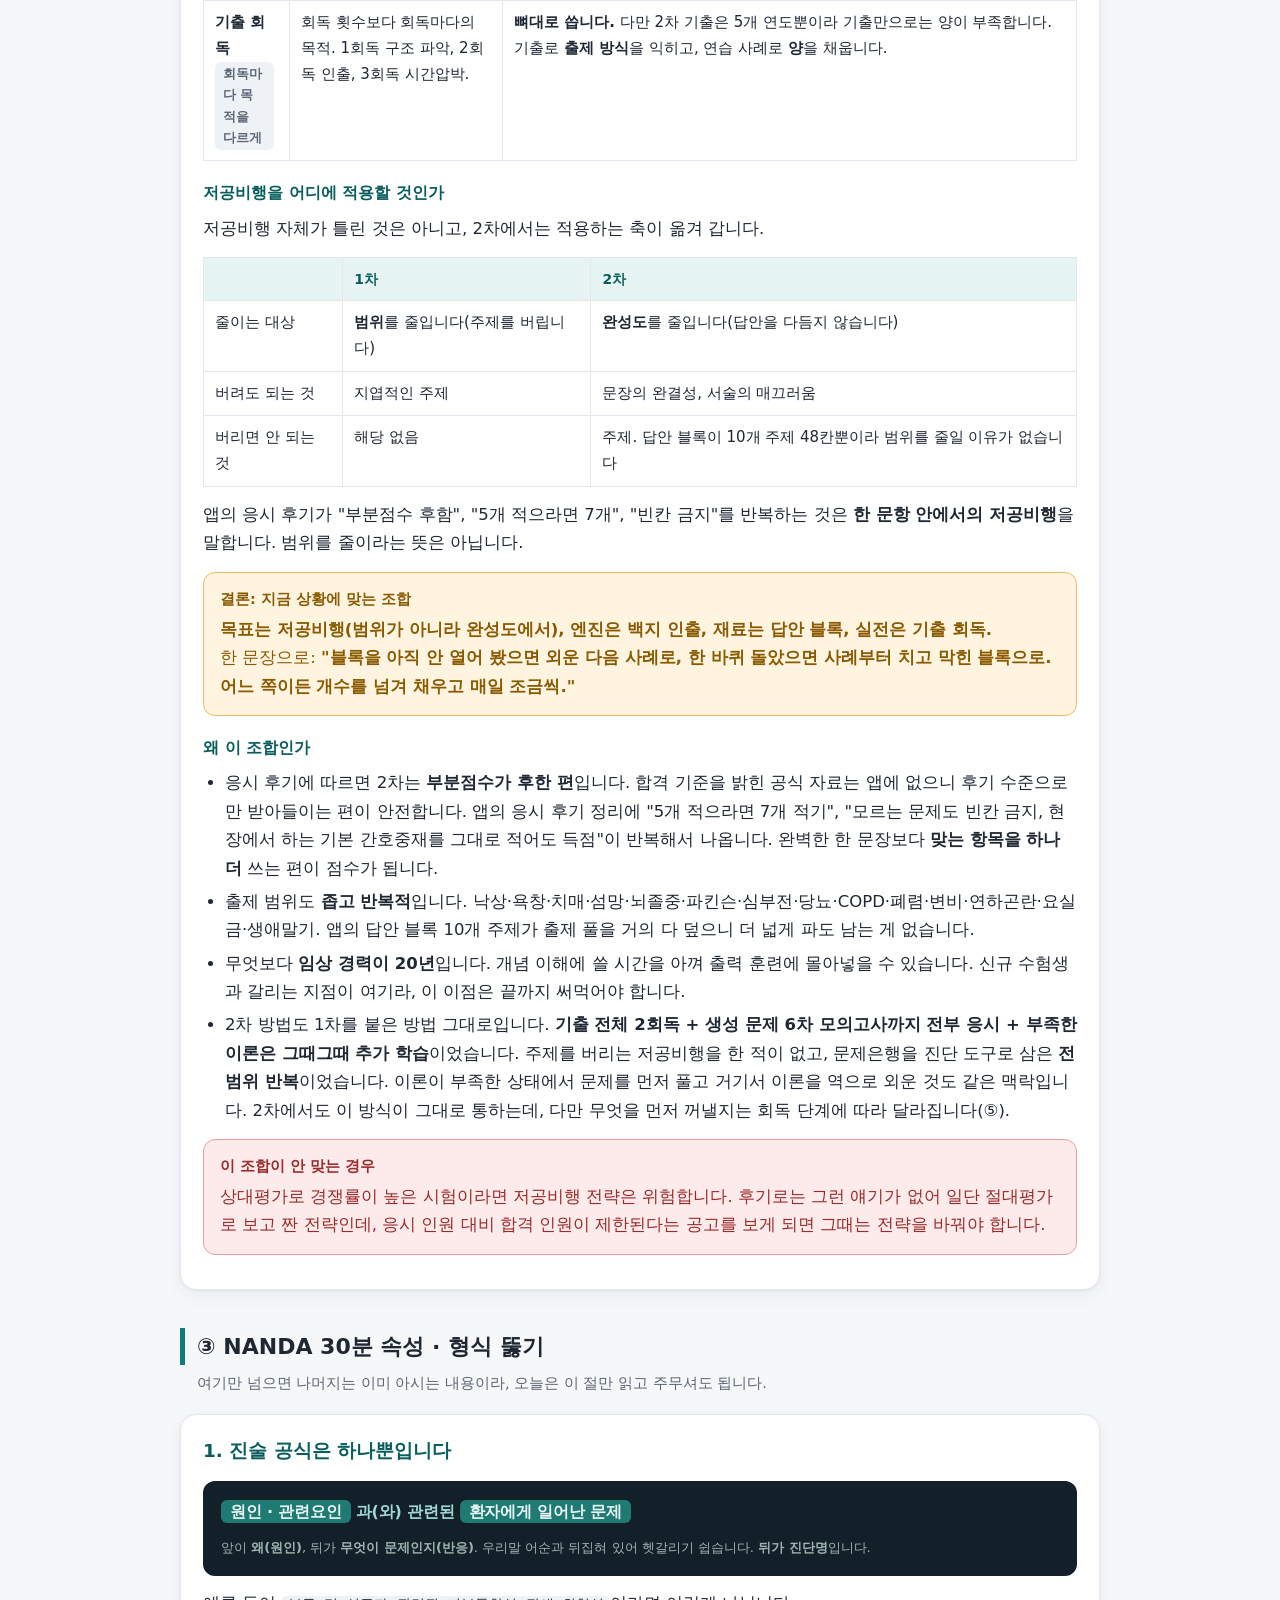
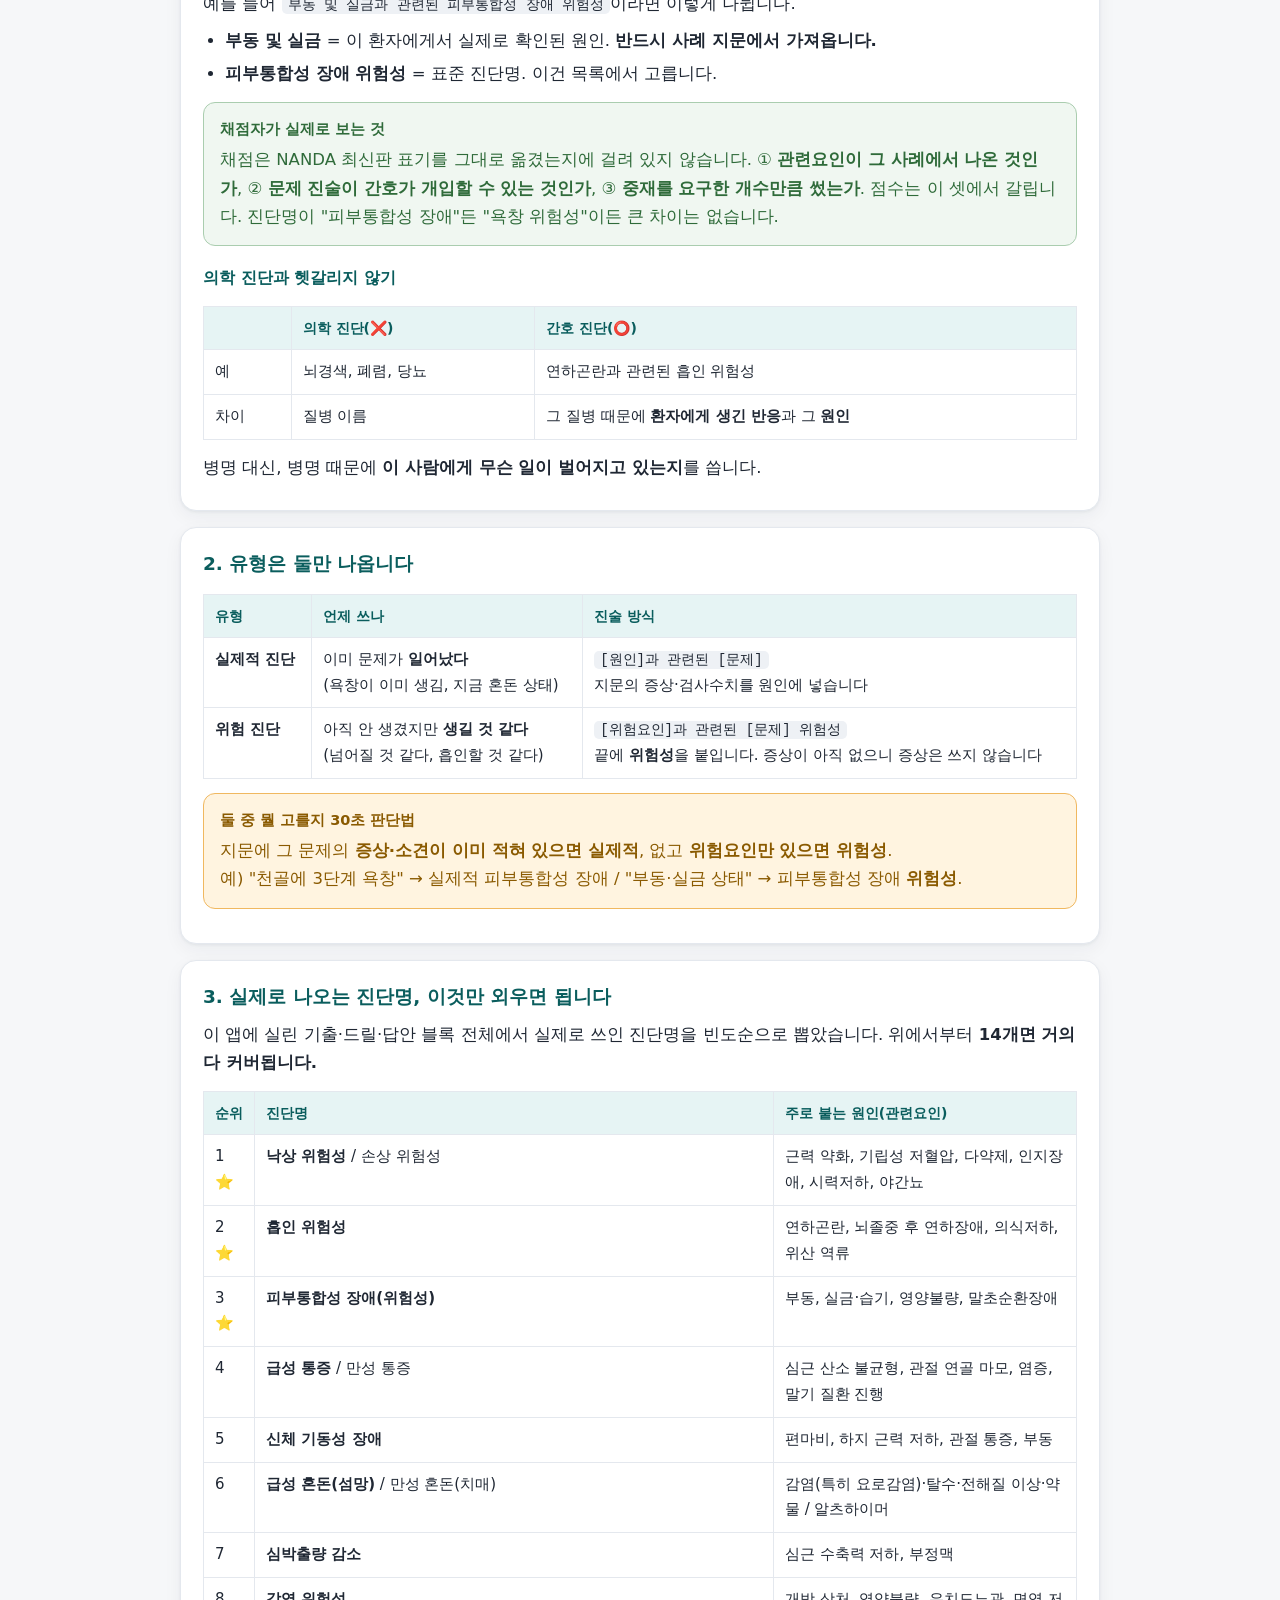
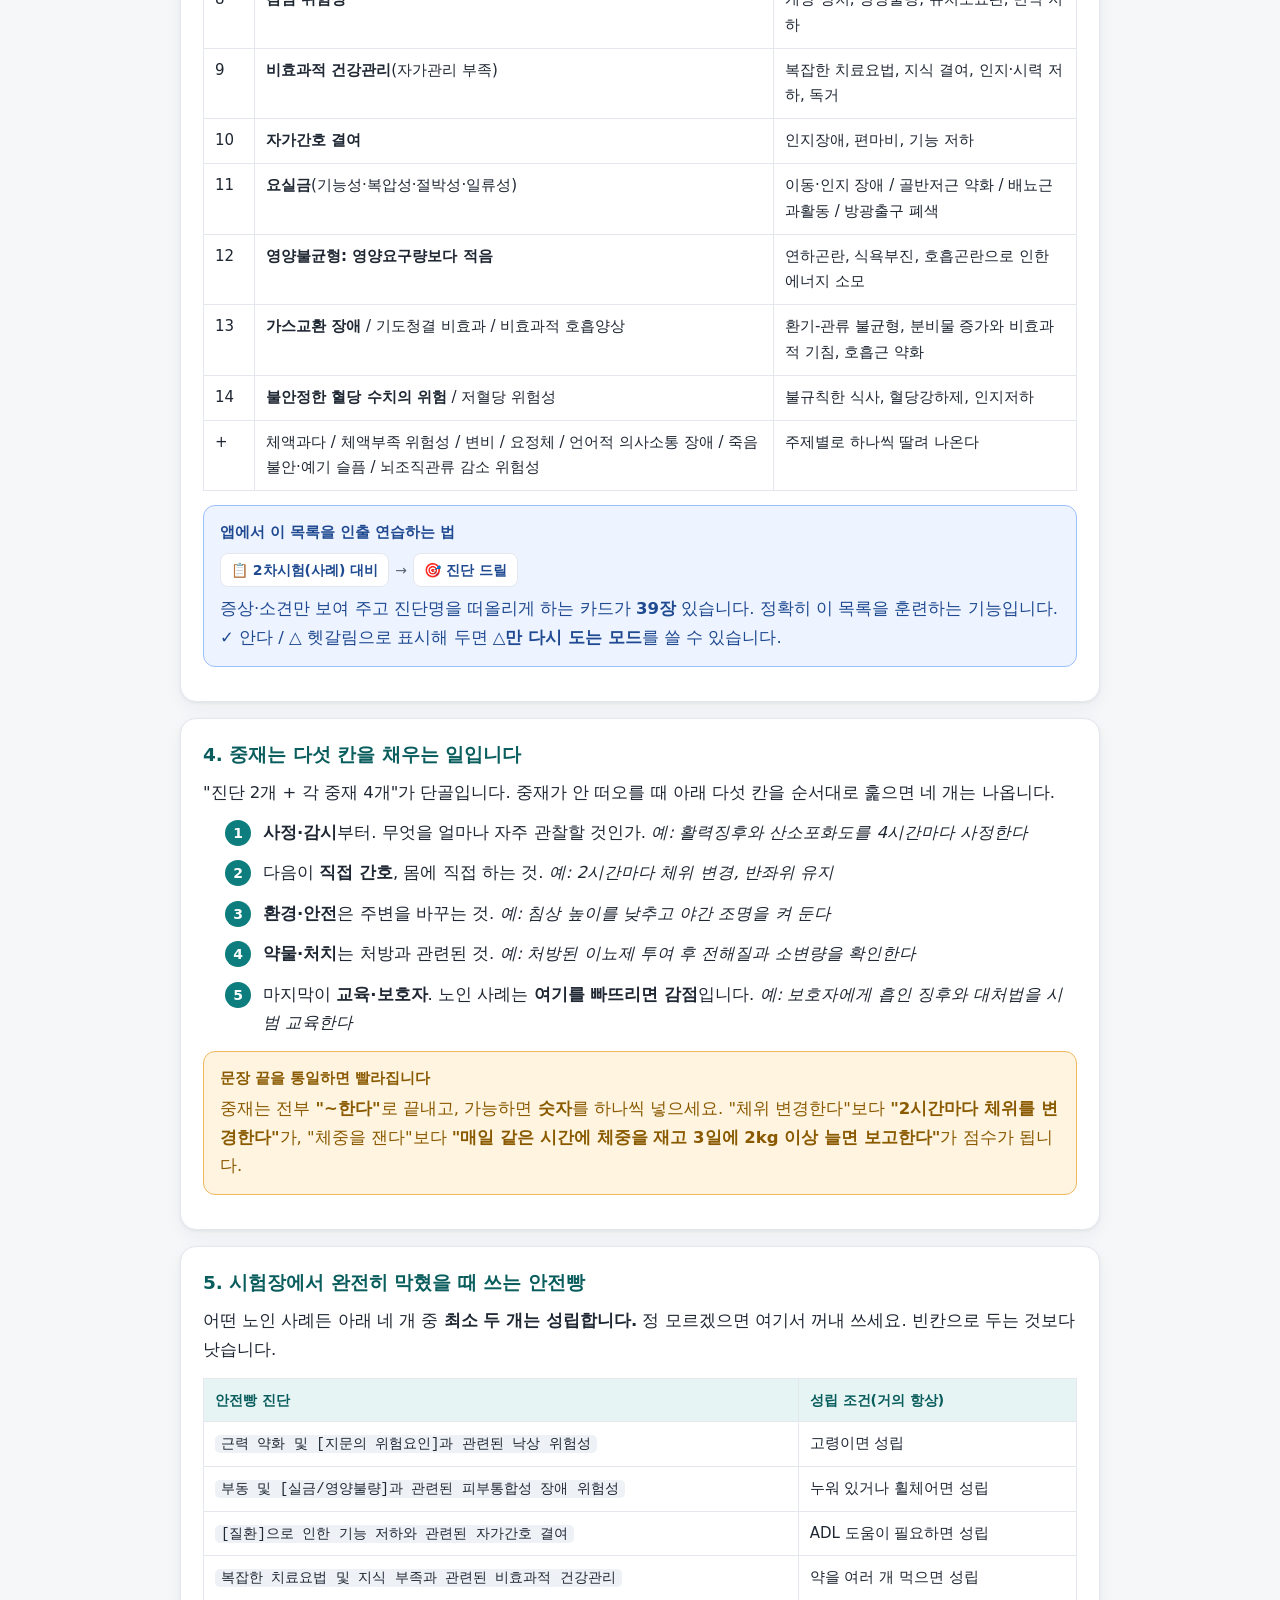
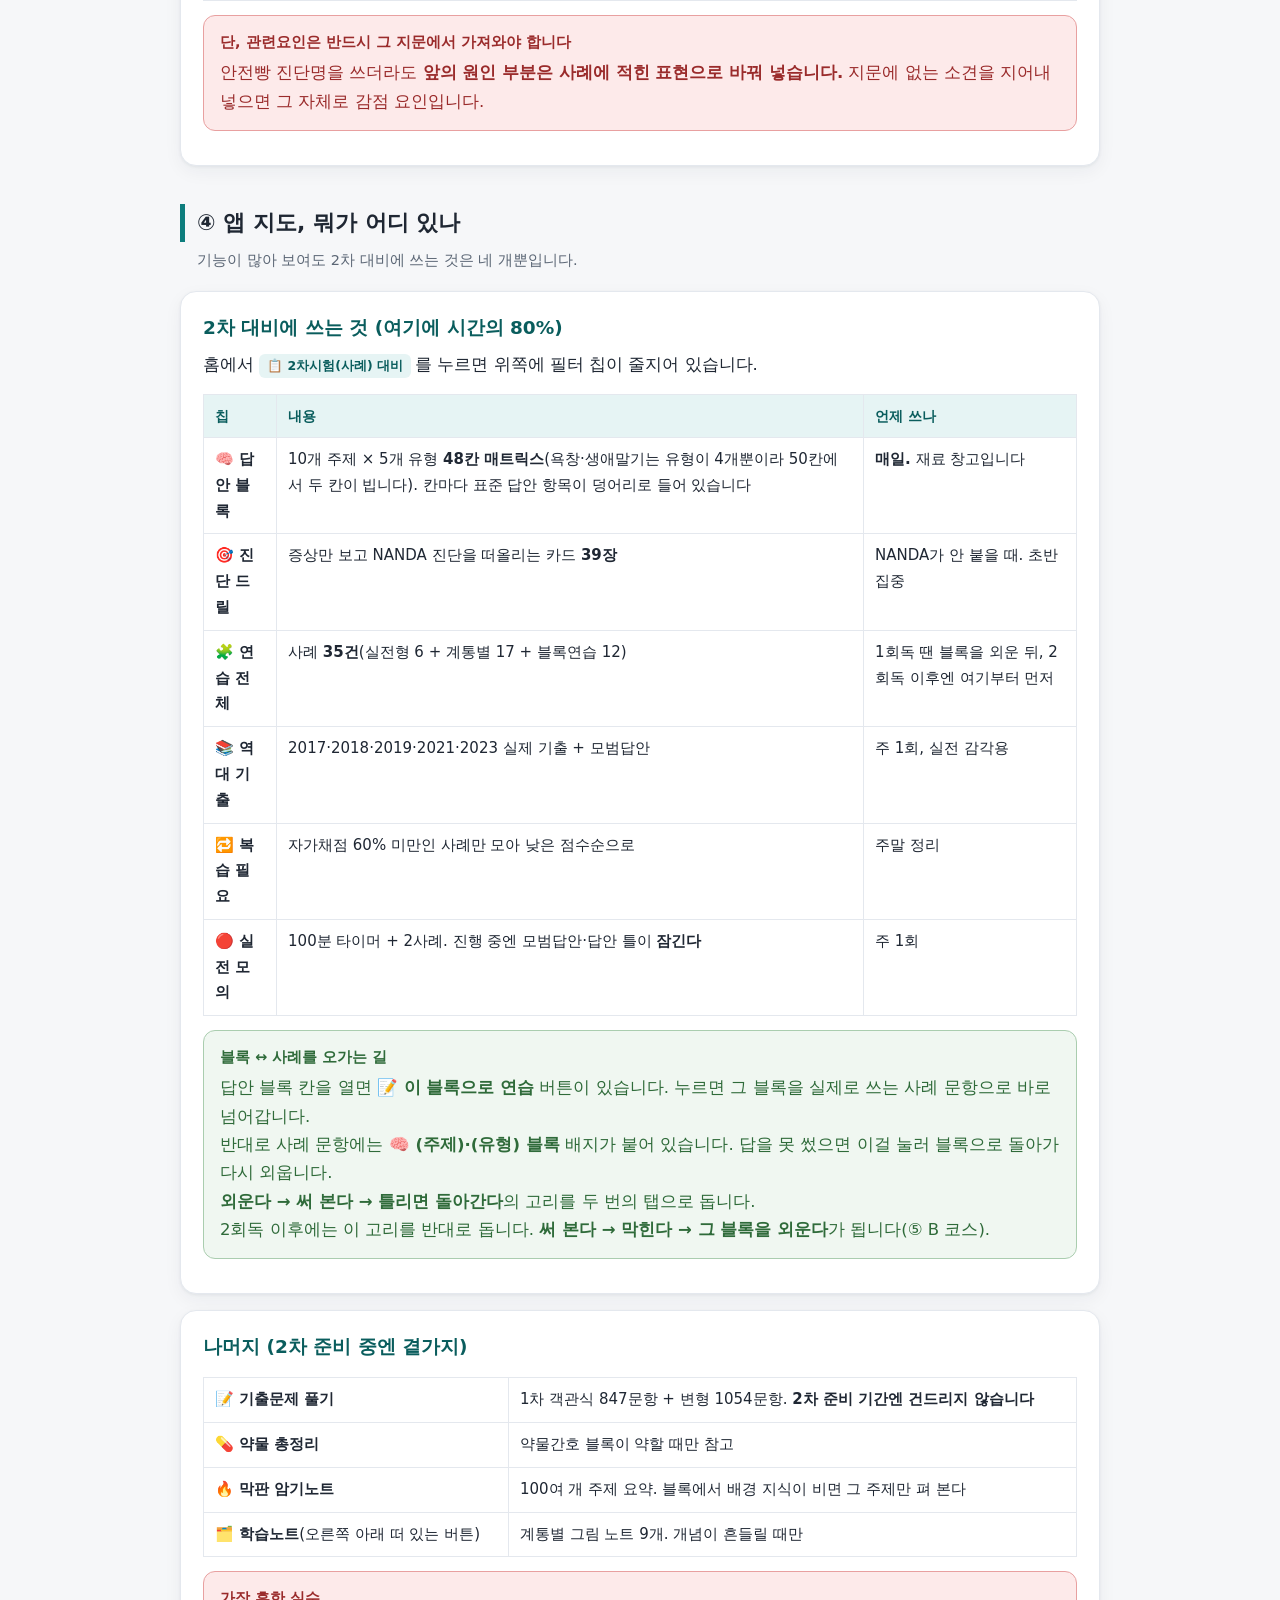
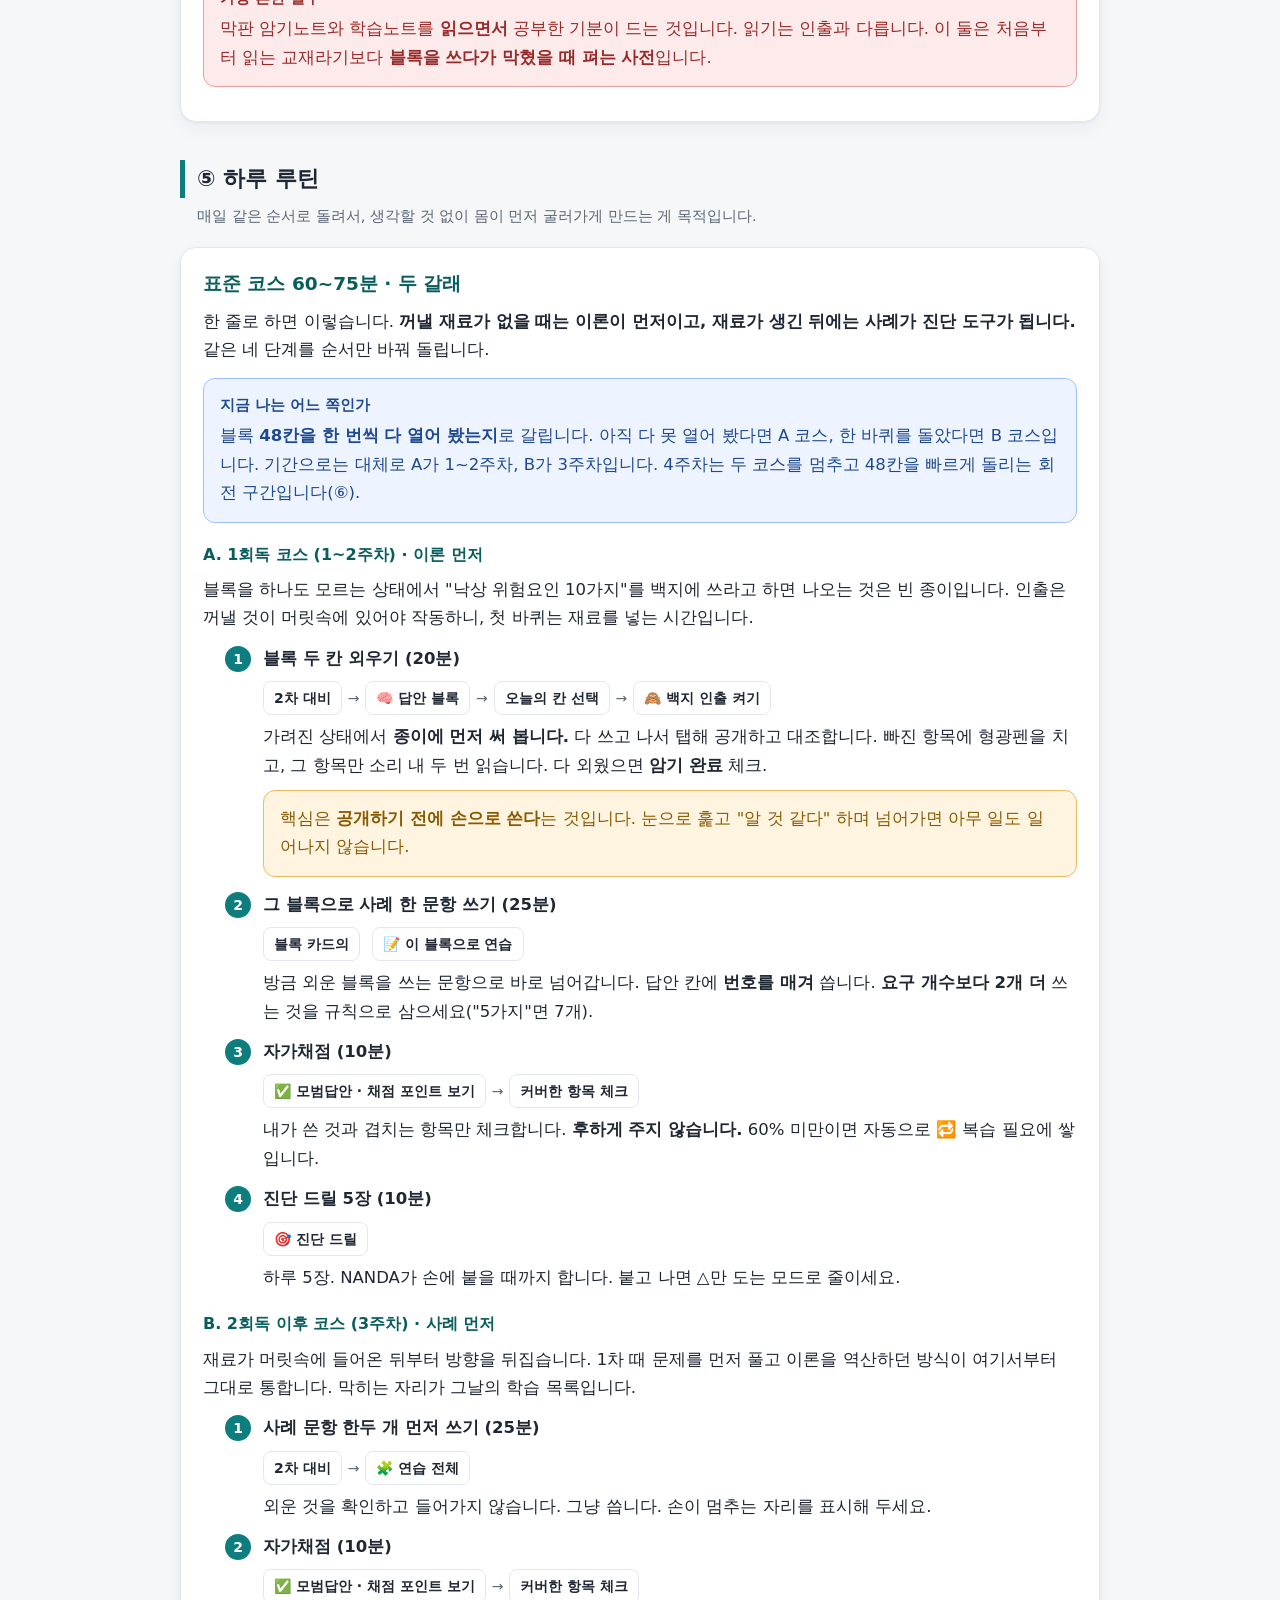
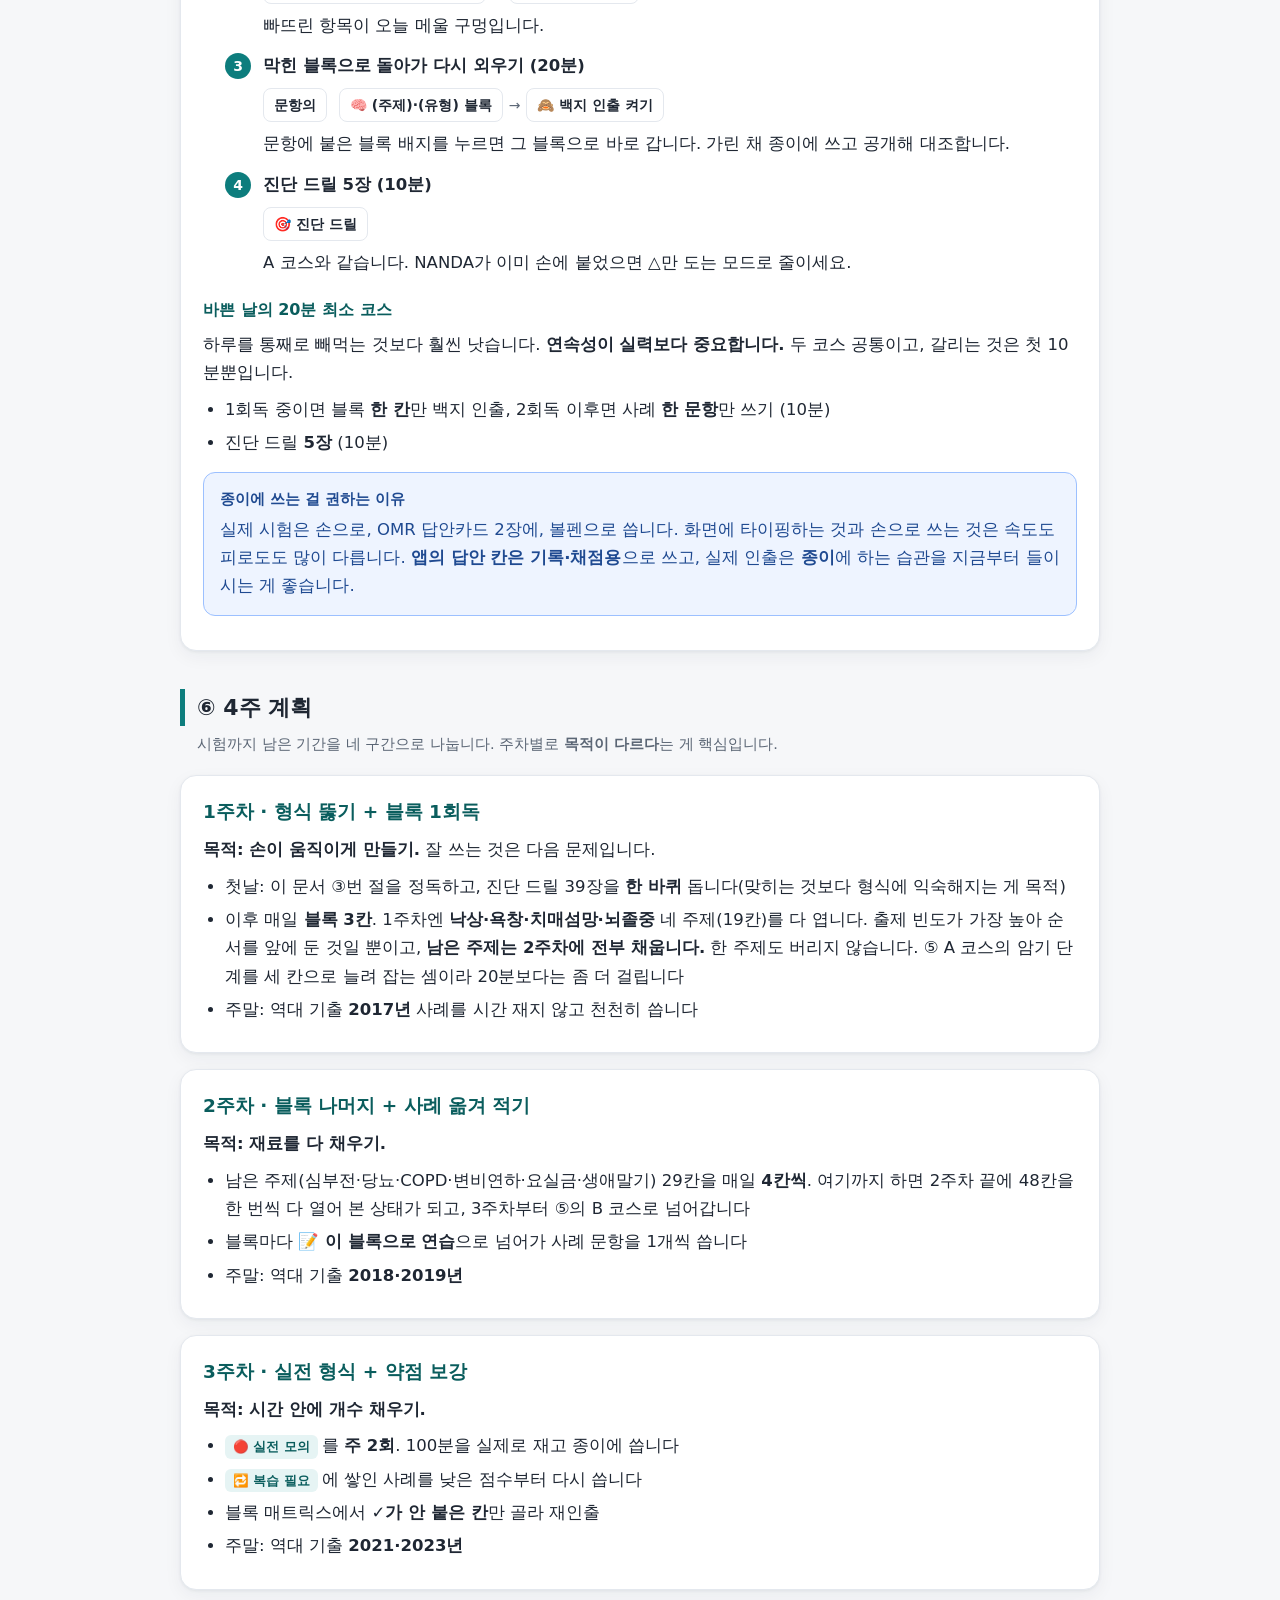
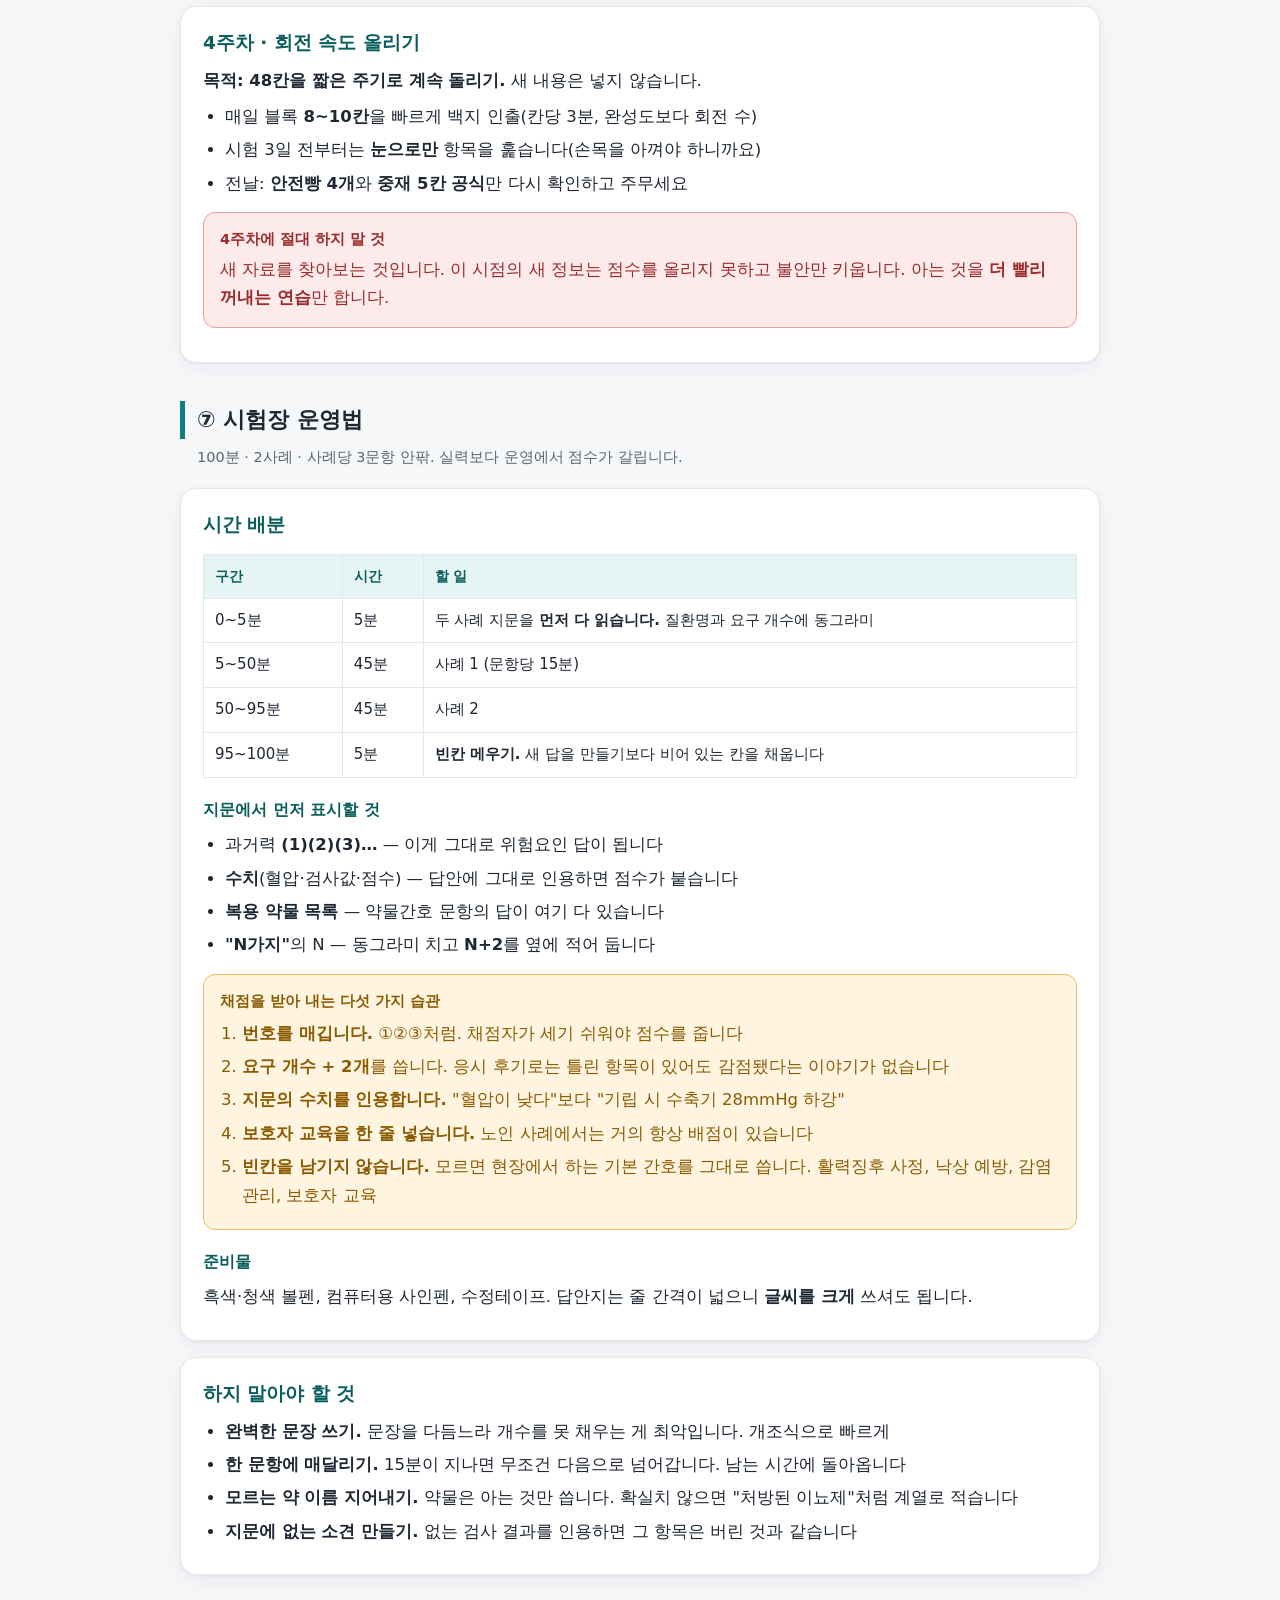
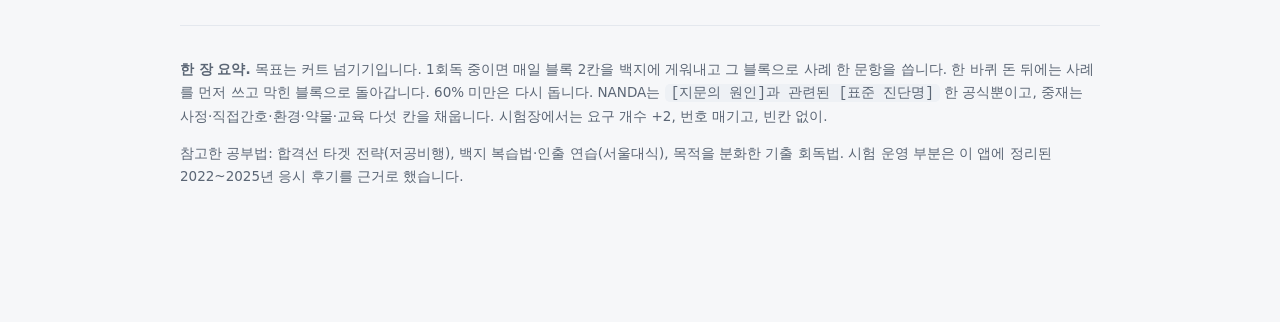
==== commit 30cdd90e: "브랜치 최종 리뷰 반영 — 매트릭스 페이드 고정, 가이드 절 간 어긋남 정리 I1 매트릭스 가로 스크롤 페이드가 콘텐츠와 함께 끌려가던 문제. 스크롤 컨테이너의 ::after는 그" ====
--- a/00_공부법_사용설명서.html
+++ b/00_공부법_사용설명서.html
@@ -192,7 +192,7 @@
 
     <div class="box warn">
       <b class="t">이 조합이 안 맞는 경우</b>
-      상대평가로 경쟁률이 높은 시험이라면 저공비행 전략은 위험합니다. 이 시험은 해당되지 않지만,
+      상대평가로 경쟁률이 높은 시험이라면 저공비행 전략은 위험합니다. 후기로는 그런 얘기가 없어 일단 절대평가로 보고 짠 전략인데,
       응시 인원 대비 합격 인원이 제한된다는 공고를 보게 되면 그때는 전략을 바꿔야 합니다.
     </div>
   </div>
@@ -328,7 +328,7 @@
     <p>홈에서 <span class="tag">📋 2차시험(사례) 대비</span>를 누르면 위쪽에 필터 칩이 줄지어 있습니다.</p>
     <table>
       <tr><th>칩</th><th>내용</th><th>언제 쓰나</th></tr>
-      <tr><td><b>🧠 답안 블록</b></td><td>10개 주제 × 5개 유형 = <b>48칸 매트릭스</b>. 칸마다 표준 답안 항목이 덩어리로 들어 있습니다</td><td><b>매일.</b> 재료 창고입니다</td></tr>
+      <tr><td><b>🧠 답안 블록</b></td><td>10개 주제 × 5개 유형 <b>48칸 매트릭스</b>(욕창·생애말기는 유형이 4개뿐이라 50칸에서 두 칸이 빕니다). 칸마다 표준 답안 항목이 덩어리로 들어 있습니다</td><td><b>매일.</b> 재료 창고입니다</td></tr>
       <tr><td><b>🎯 진단 드릴</b></td><td>증상만 보고 NANDA 진단을 떠올리는 카드 <b>39장</b></td><td>NANDA가 안 붙을 때. 초반 집중</td></tr>
       <tr><td><b>🧩 연습 전체</b></td><td>사례 <b>35건</b>(실전형 6 + 계통별 17 + 블록연습 12)</td><td>1회독 땐 블록을 외운 뒤, 2회독 이후엔 여기부터 먼저</td></tr>
       <tr><td><b>📚 역대 기출</b></td><td>2017·2018·2019·2021·2023 실제 기출 + 모범답안</td><td>주 1회, 실전 감각용</td></tr>
@@ -456,7 +456,7 @@
     <p><b>목적: 손이 움직이게 만들기.</b> 잘 쓰는 것은 다음 문제입니다.</p>
     <ul>
       <li>첫날: 이 문서 ③번 절을 정독하고, 진단 드릴 39장을 <b>한 바퀴</b> 돕니다(맞히는 것보다 형식에 익숙해지는 게 목적)</li>
-      <li>이후 매일 <b>블록 2칸</b>. 48칸이라 하루 2칸이면 3.5주가 걸리니, 1주차엔 <b>낙상·욕창·치매섬망·뇌졸중</b> 네 주제(20칸)부터 갑니다. 출제 빈도가 가장 높아 순서를 앞에 둔 것일 뿐이고, <b>남은 주제는 2주차에 전부 채웁니다.</b> 한 주제도 버리지 않습니다</li>
+      <li>이후 매일 <b>블록 3칸</b>. 1주차엔 <b>낙상·욕창·치매섬망·뇌졸중</b> 네 주제(19칸)를 다 엽니다. 출제 빈도가 가장 높아 순서를 앞에 둔 것일 뿐이고, <b>남은 주제는 2주차에 전부 채웁니다.</b> 한 주제도 버리지 않습니다. ⑤ A 코스의 암기 단계를 세 칸으로 늘려 잡는 셈이라 20분보다는 좀 더 걸립니다</li>
       <li>주말: 역대 기출 <b>2017년</b> 사례를 시간 재지 않고 천천히 씁니다</li>
     </ul>
   </div>
@@ -465,7 +465,7 @@
     <h3>2주차 · 블록 나머지 + 사례 옮겨 적기</h3>
     <p><b>목적: 재료를 다 채우기.</b></p>
     <ul>
-      <li>남은 주제(심부전·당뇨·COPD·변비연하·요실금·생애말기) 28칸을 매일 2칸씩</li>
+      <li>남은 주제(심부전·당뇨·COPD·변비연하·요실금·생애말기) 29칸을 매일 <b>4칸씩</b>. 여기까지 하면 2주차 끝에 48칸을 한 번씩 다 열어 본 상태가 되고, 3주차부터 ⑤의 B 코스로 넘어갑니다</li>
       <li>블록마다 <b>📝 이 블록으로 연습</b>으로 넘어가 사례 문항을 1개씩 씁니다</li>
       <li>주말: 역대 기출 <b>2018·2019년</b></li>
     </ul>
@@ -525,7 +525,7 @@
       <b class="t">채점을 받아 내는 다섯 가지 습관</b>
       <ol style="margin:6px 0 0">
         <li><b>번호를 매깁니다.</b> ①②③처럼. 채점자가 세기 쉬워야 점수를 줍니다</li>
-        <li><b>요구 개수 + 2개</b>를 씁니다. 틀린 항목이 있어도 감점되지 않는 구조입니다</li>
+        <li><b>요구 개수 + 2개</b>를 씁니다. 응시 후기로는 틀린 항목이 있어도 감점됐다는 이야기가 없습니다</li>
         <li><b>지문의 수치를 인용합니다.</b> "혈압이 낮다"보다 "기립 시 수축기 28mmHg 하강"</li>
         <li><b>보호자 교육을 한 줄 넣습니다.</b> 노인 사례에서는 거의 항상 배점이 있습니다</li>
         <li><b>빈칸을 남기지 않습니다.</b> 모르면 현장에서 하는 기본 간호를 그대로 씁니다. 활력징후 사정, 낙상 예방, 감염 관리, 보호자 교육</li>
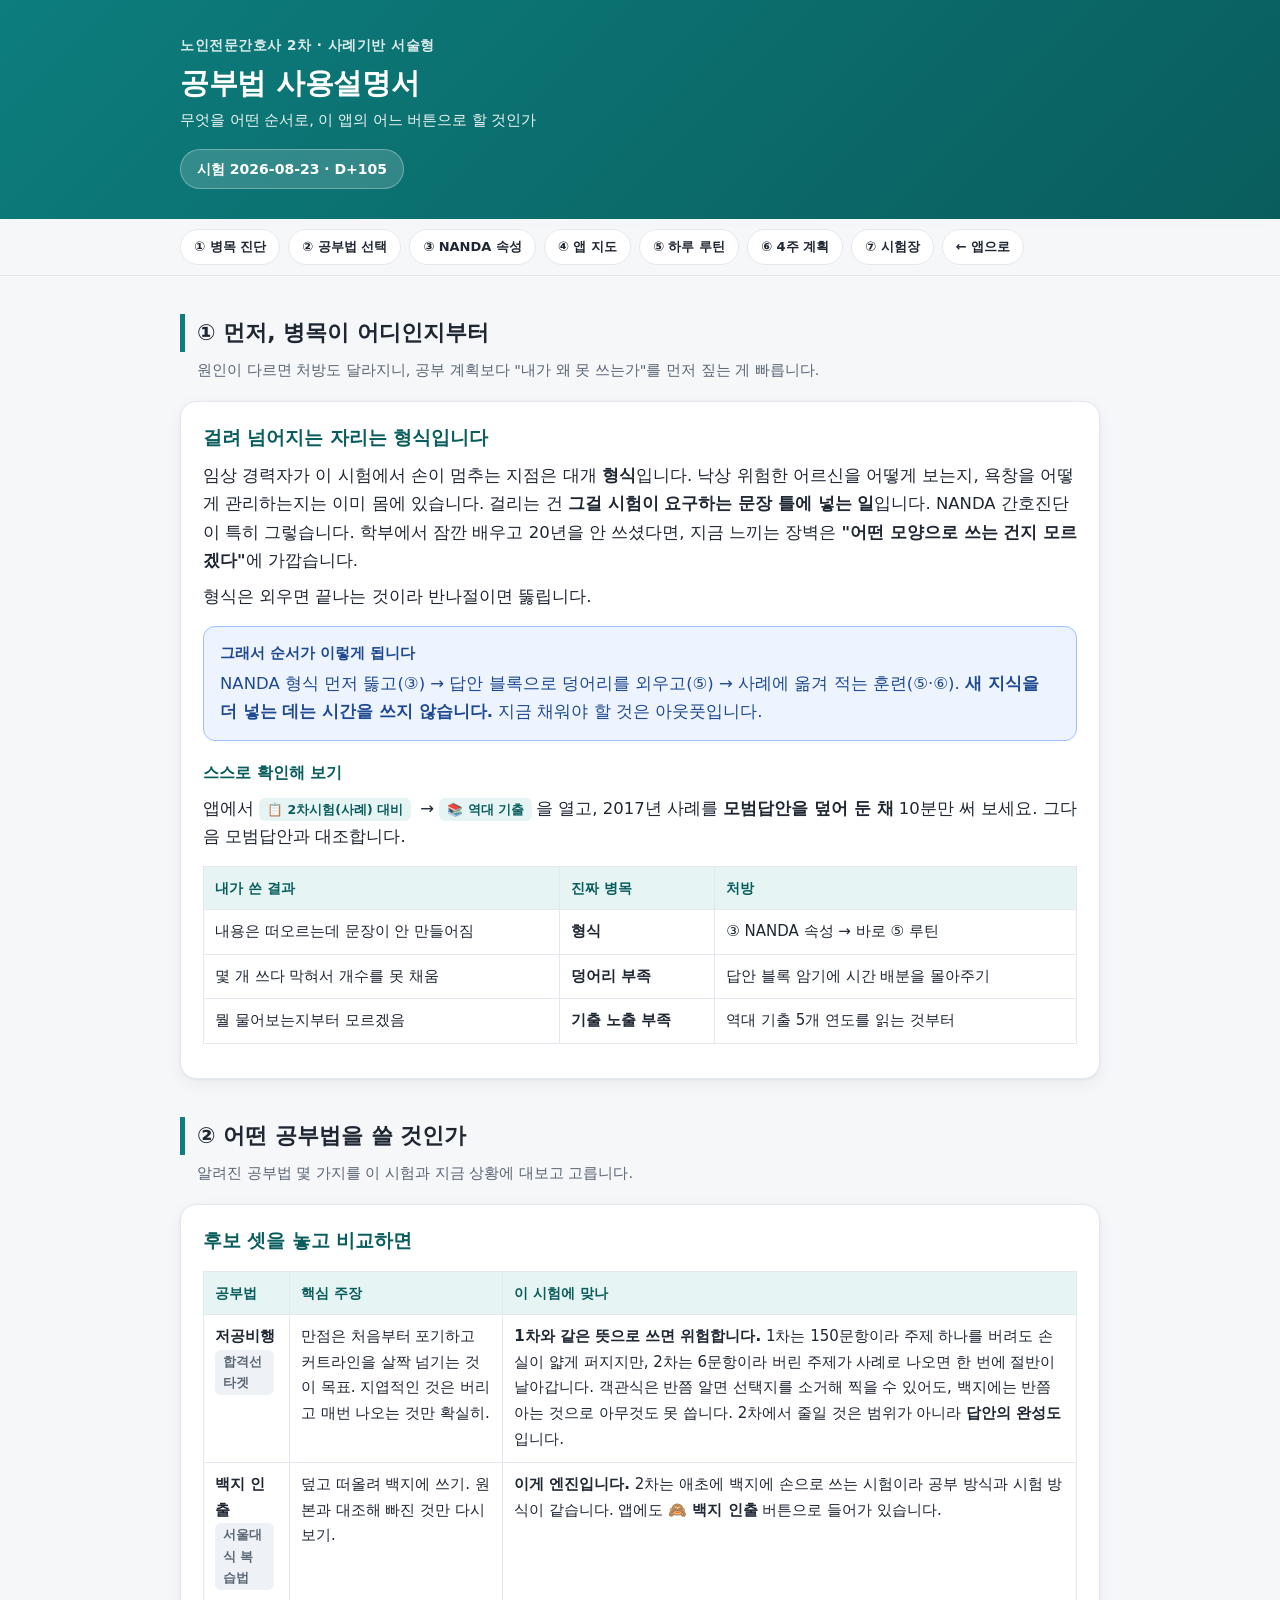
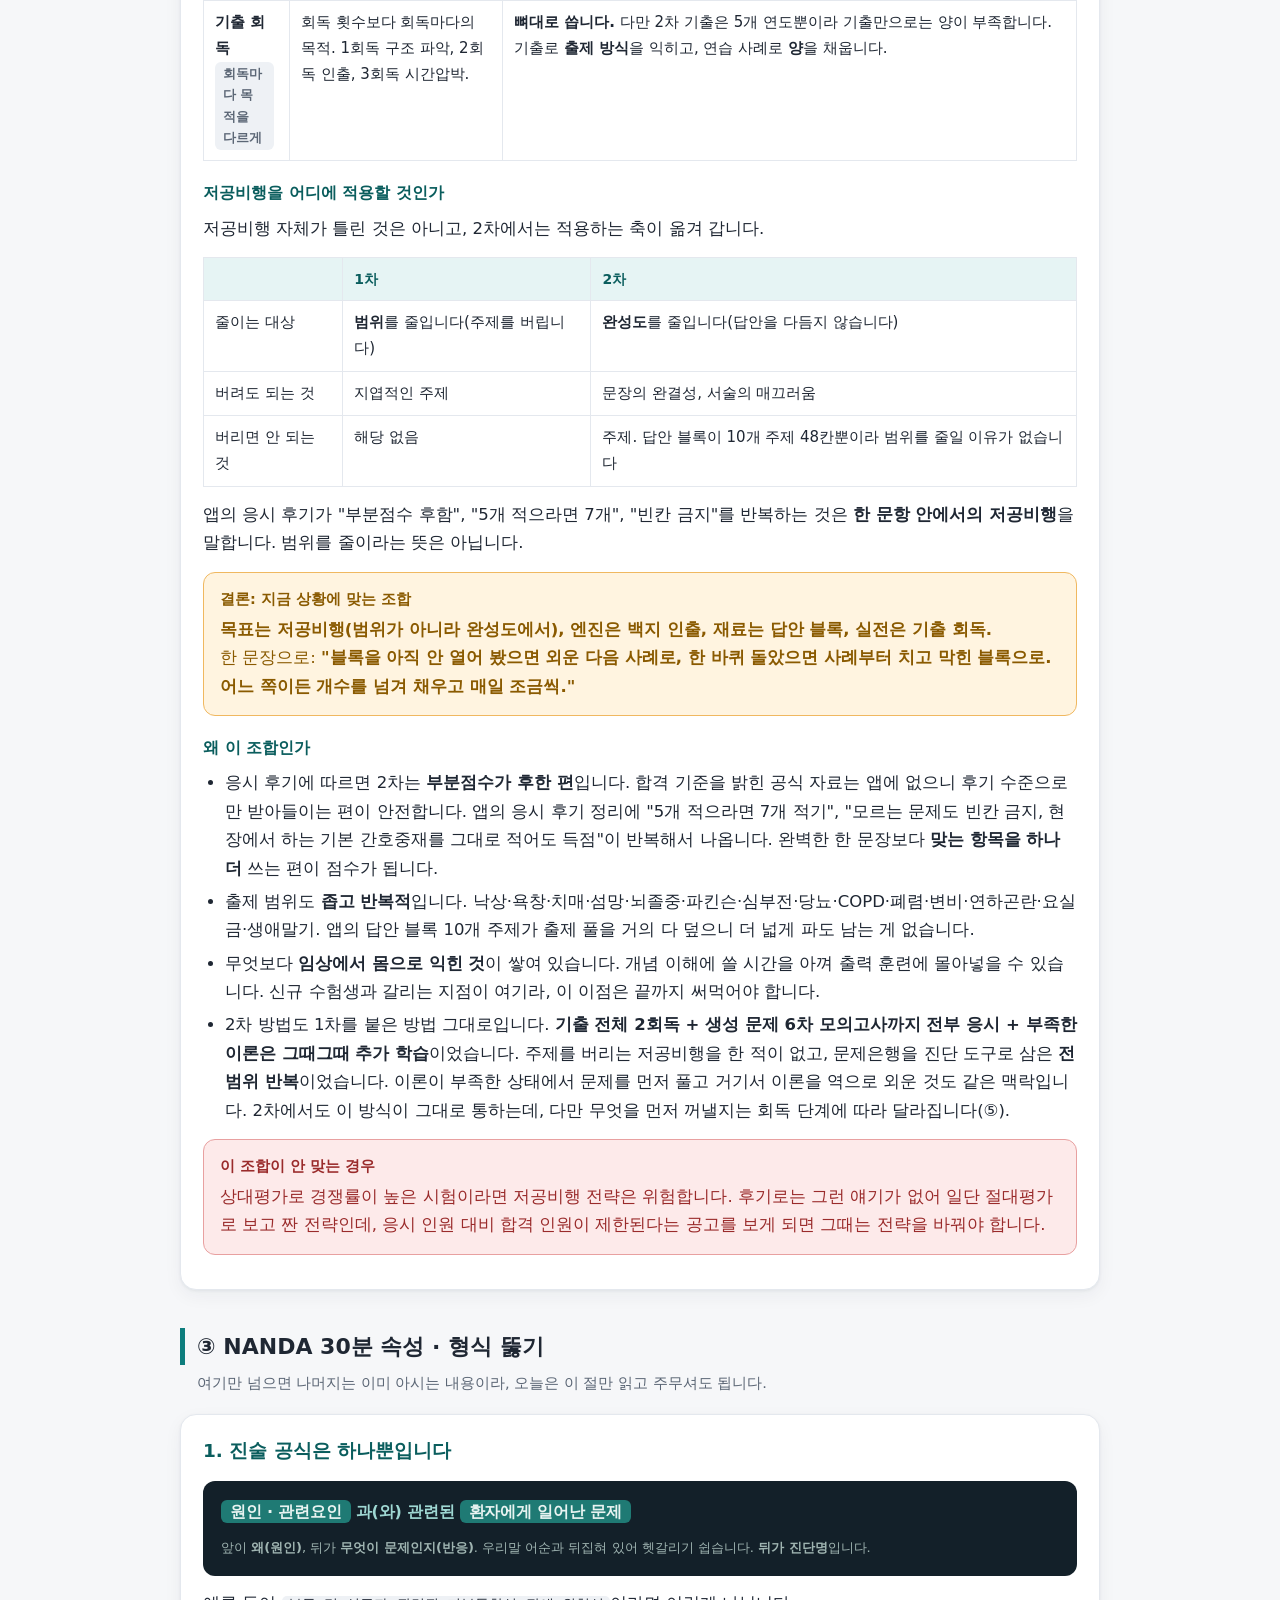
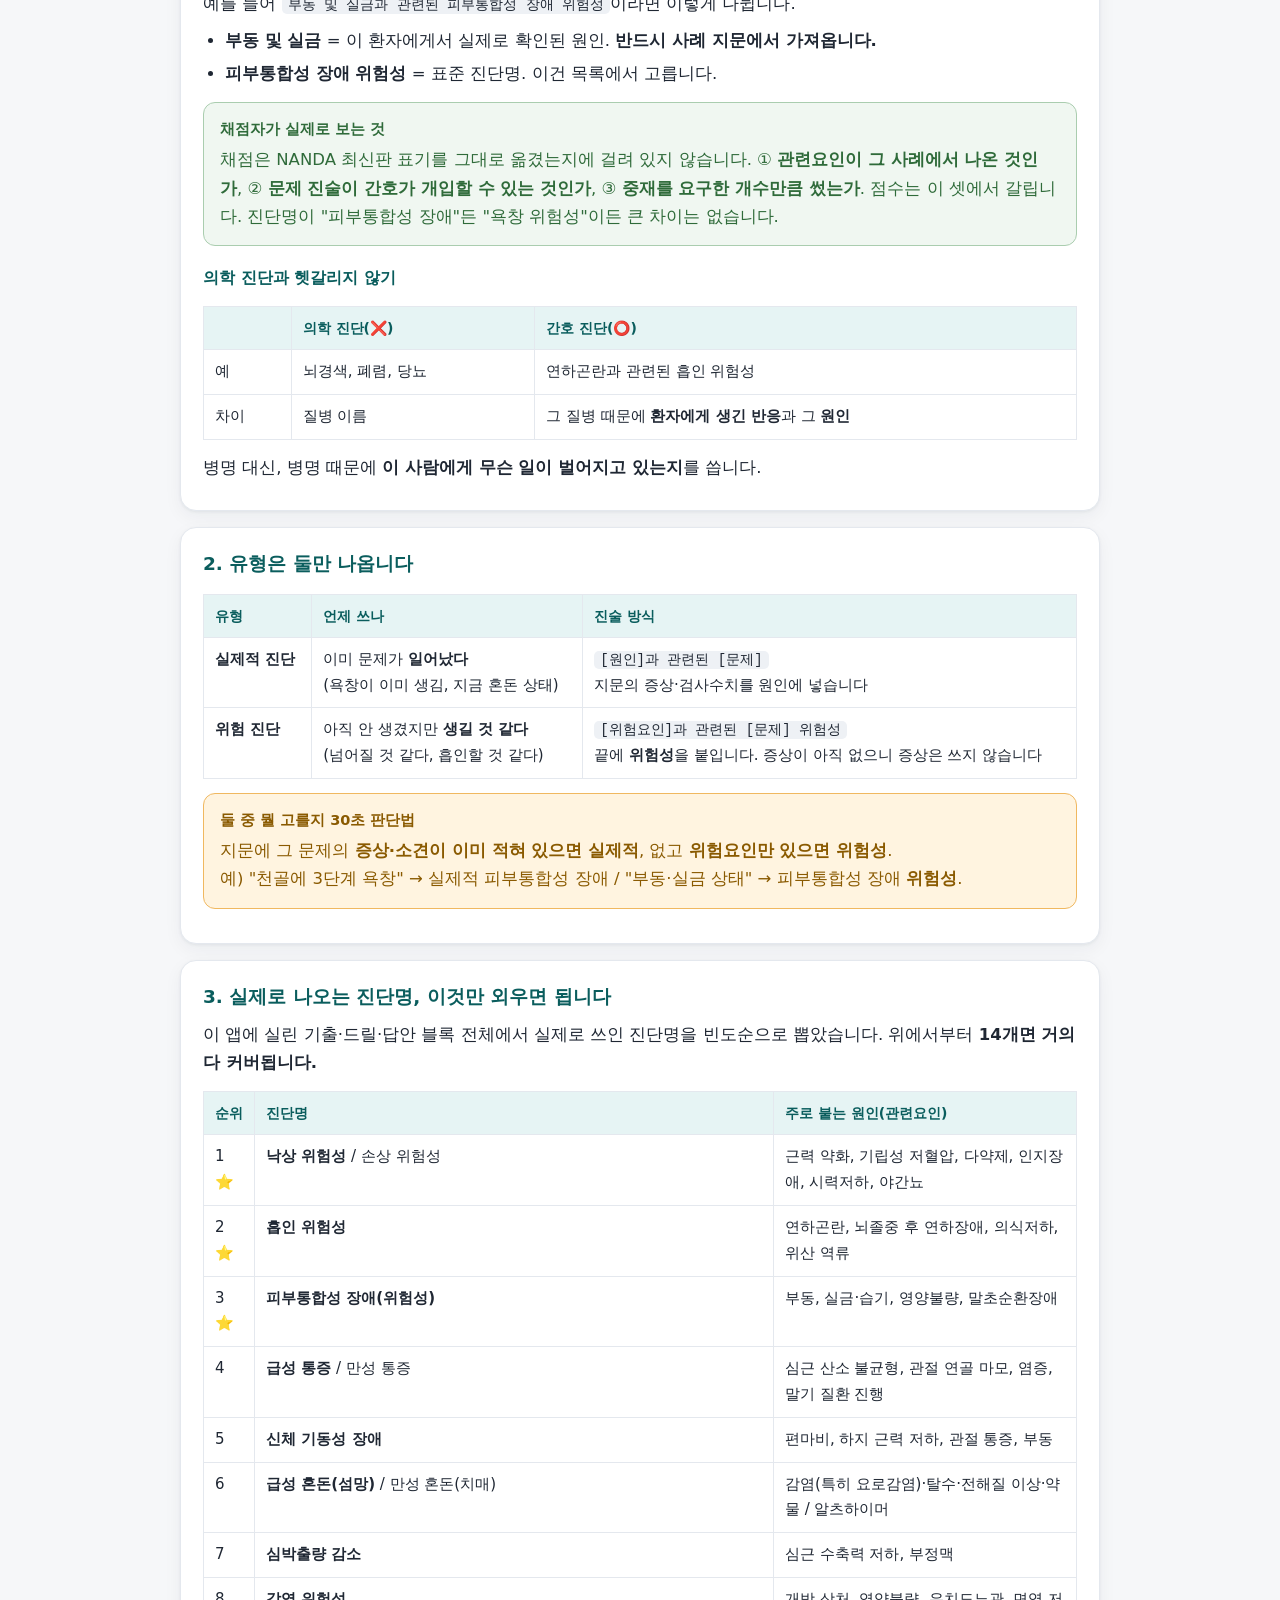
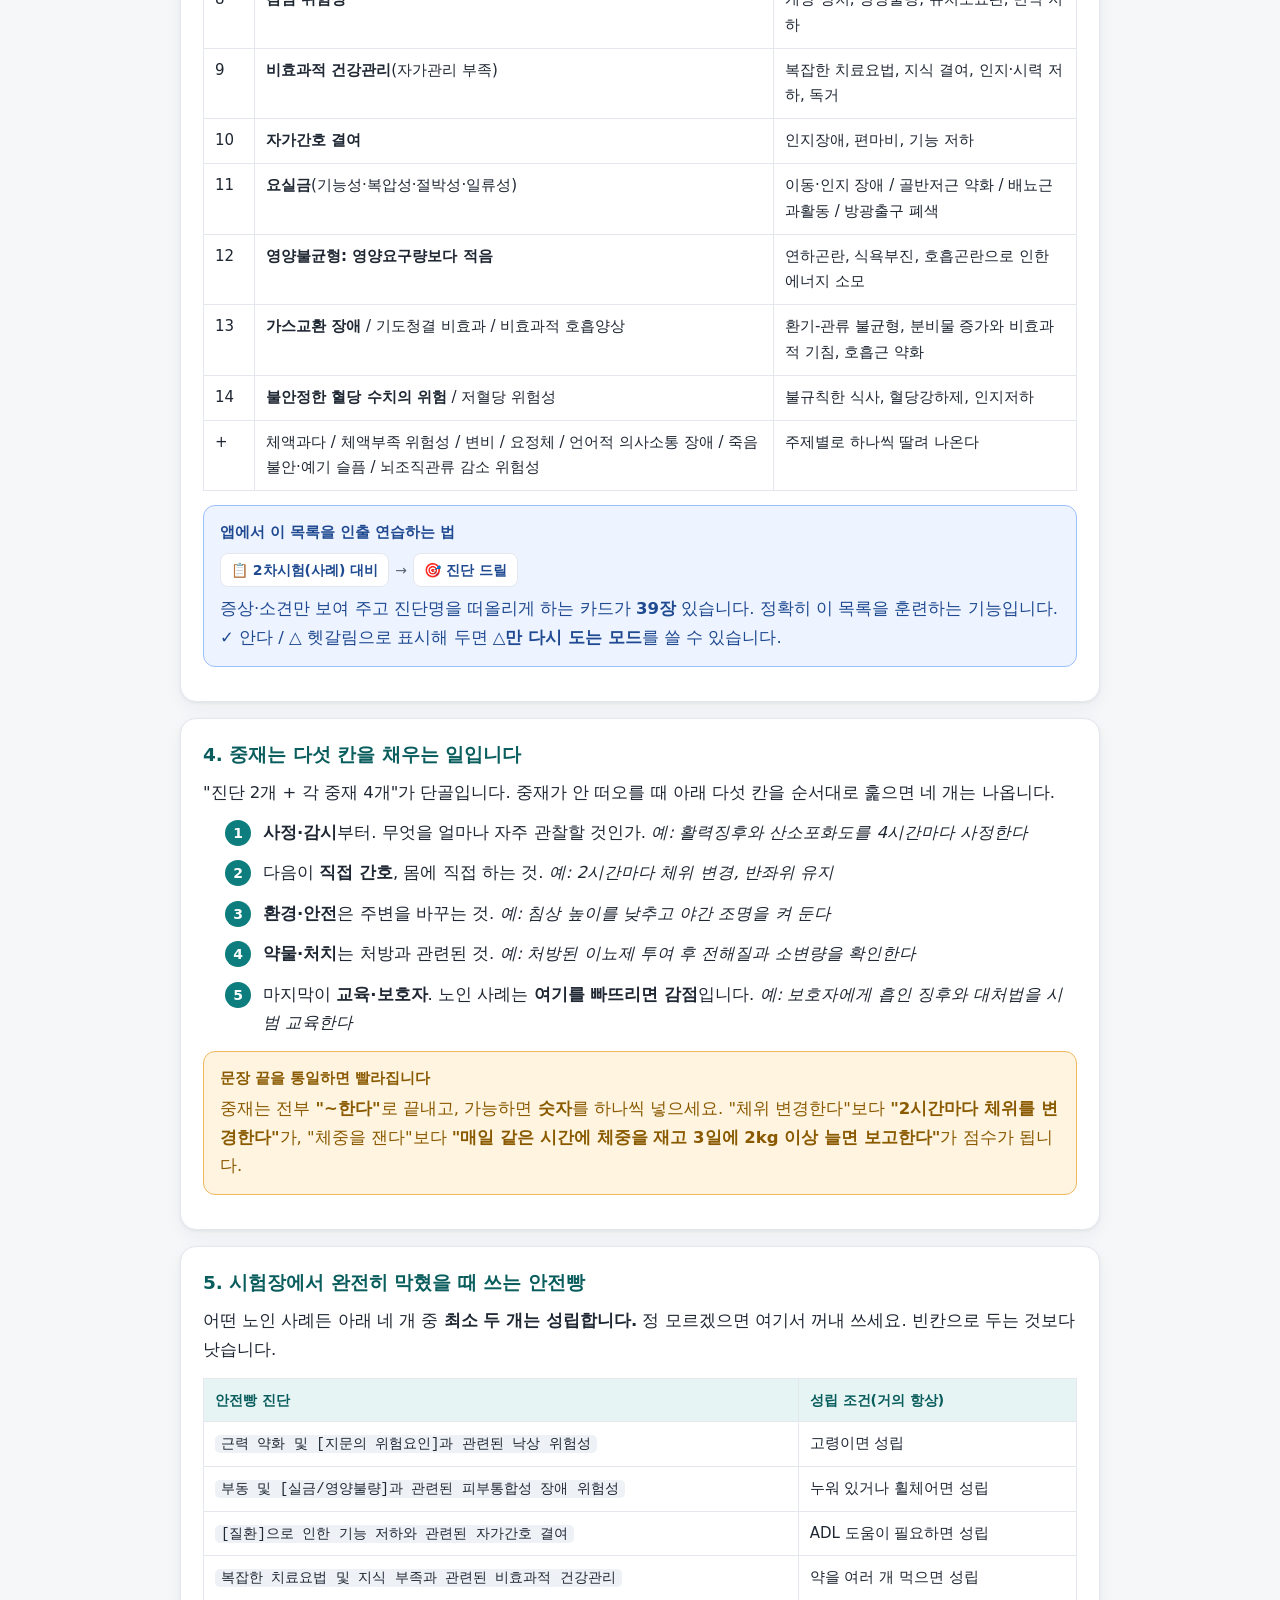
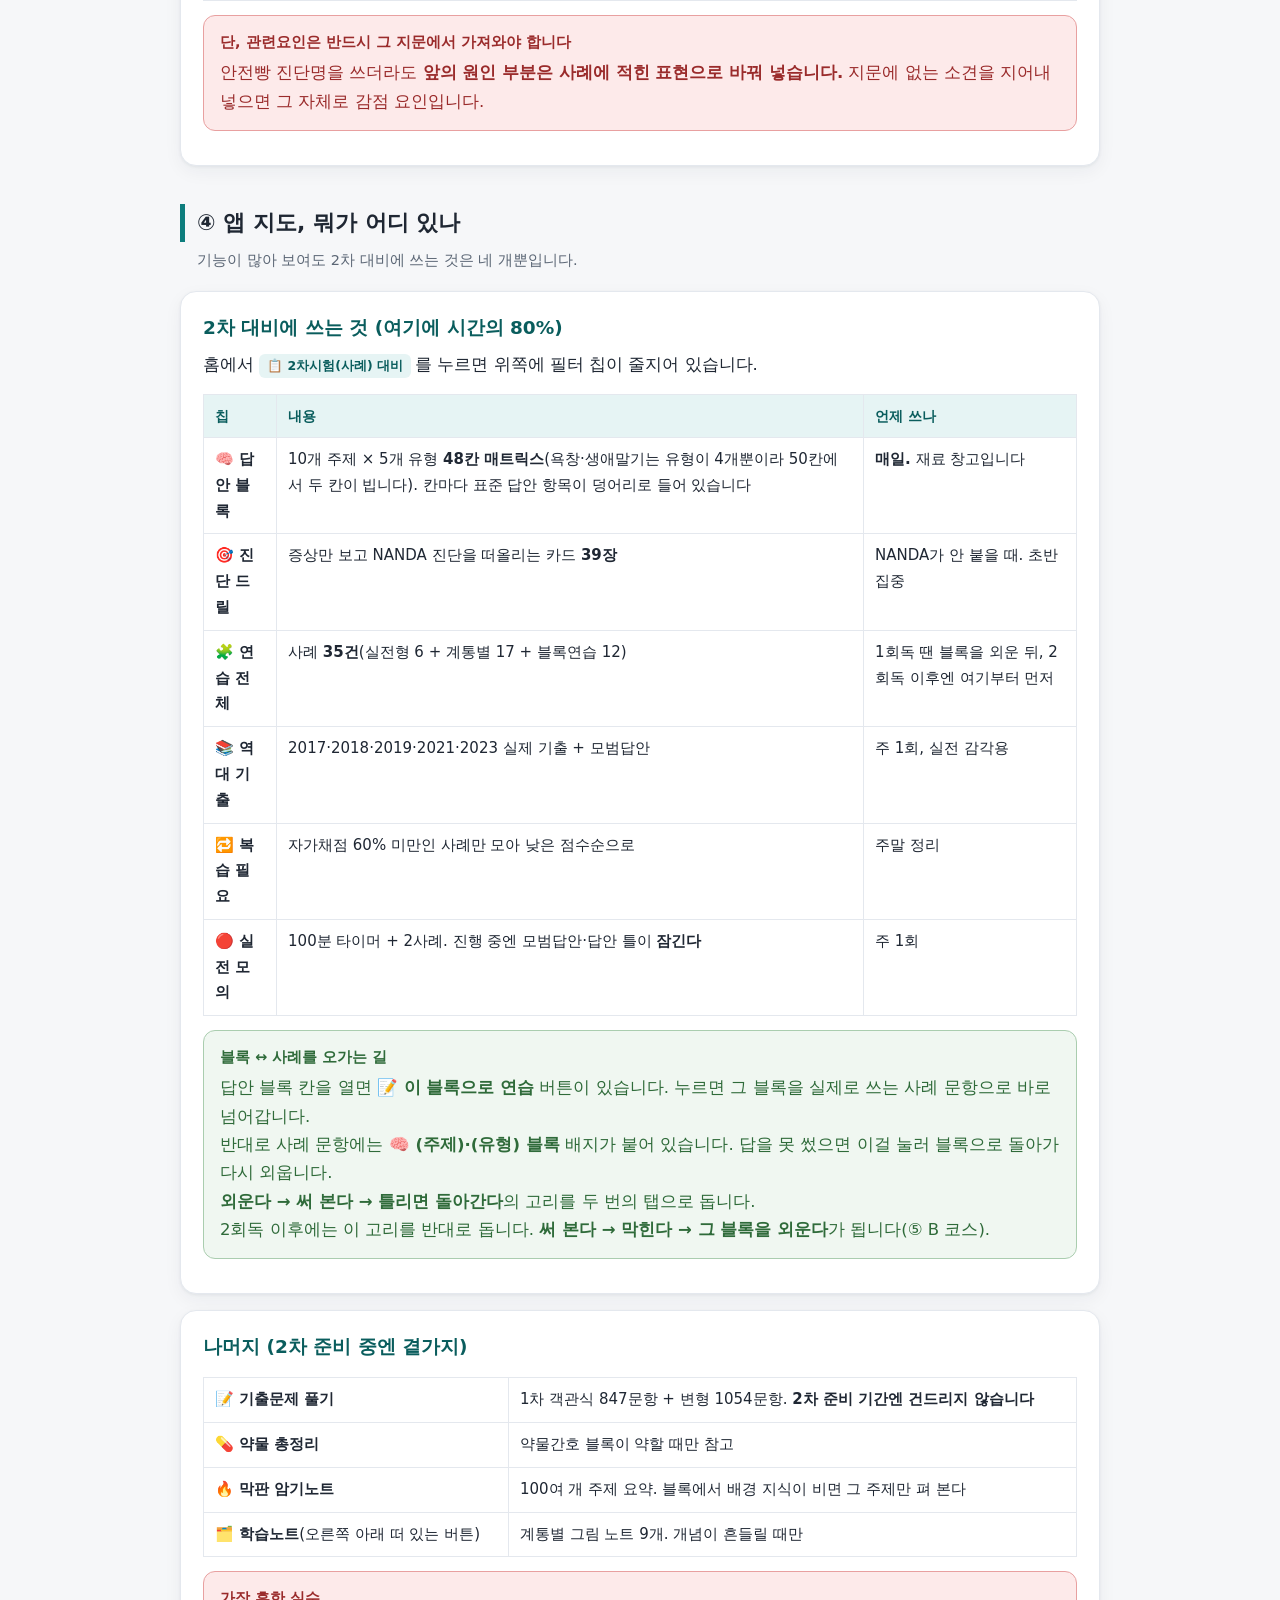
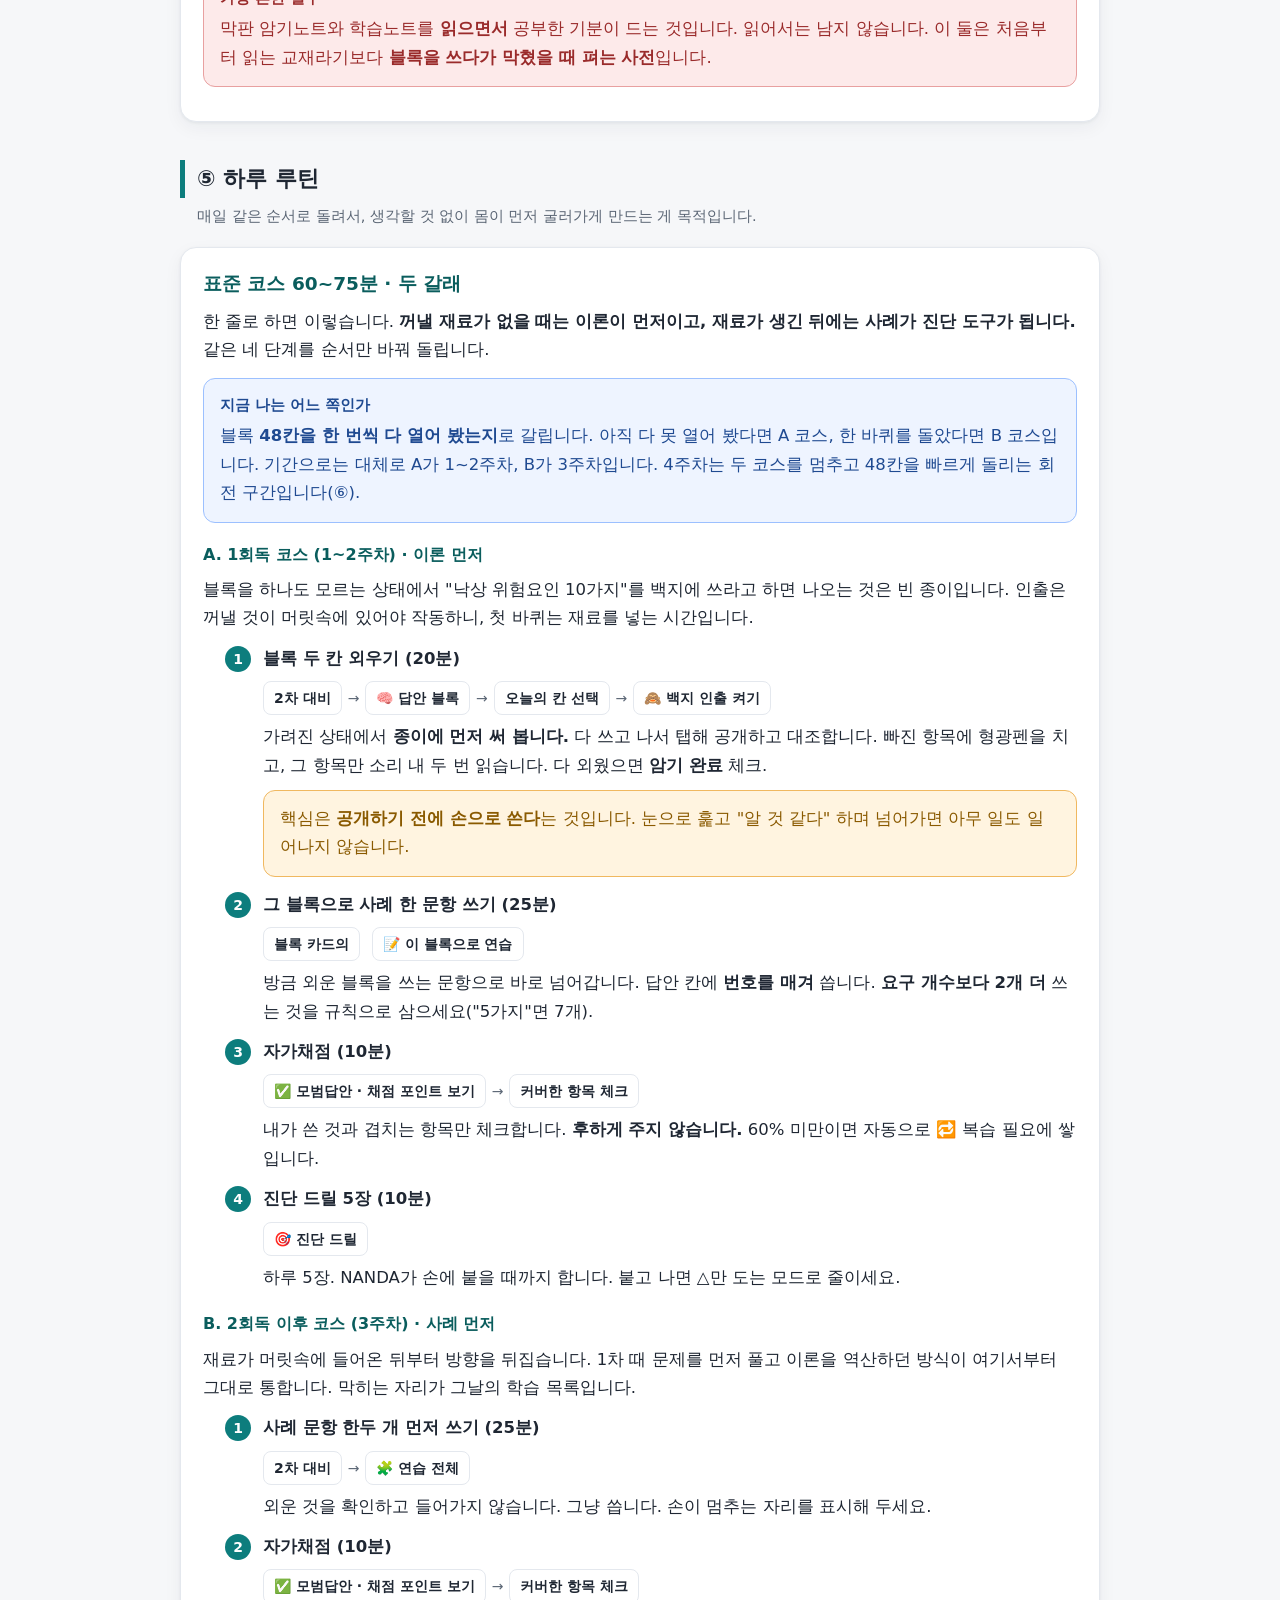
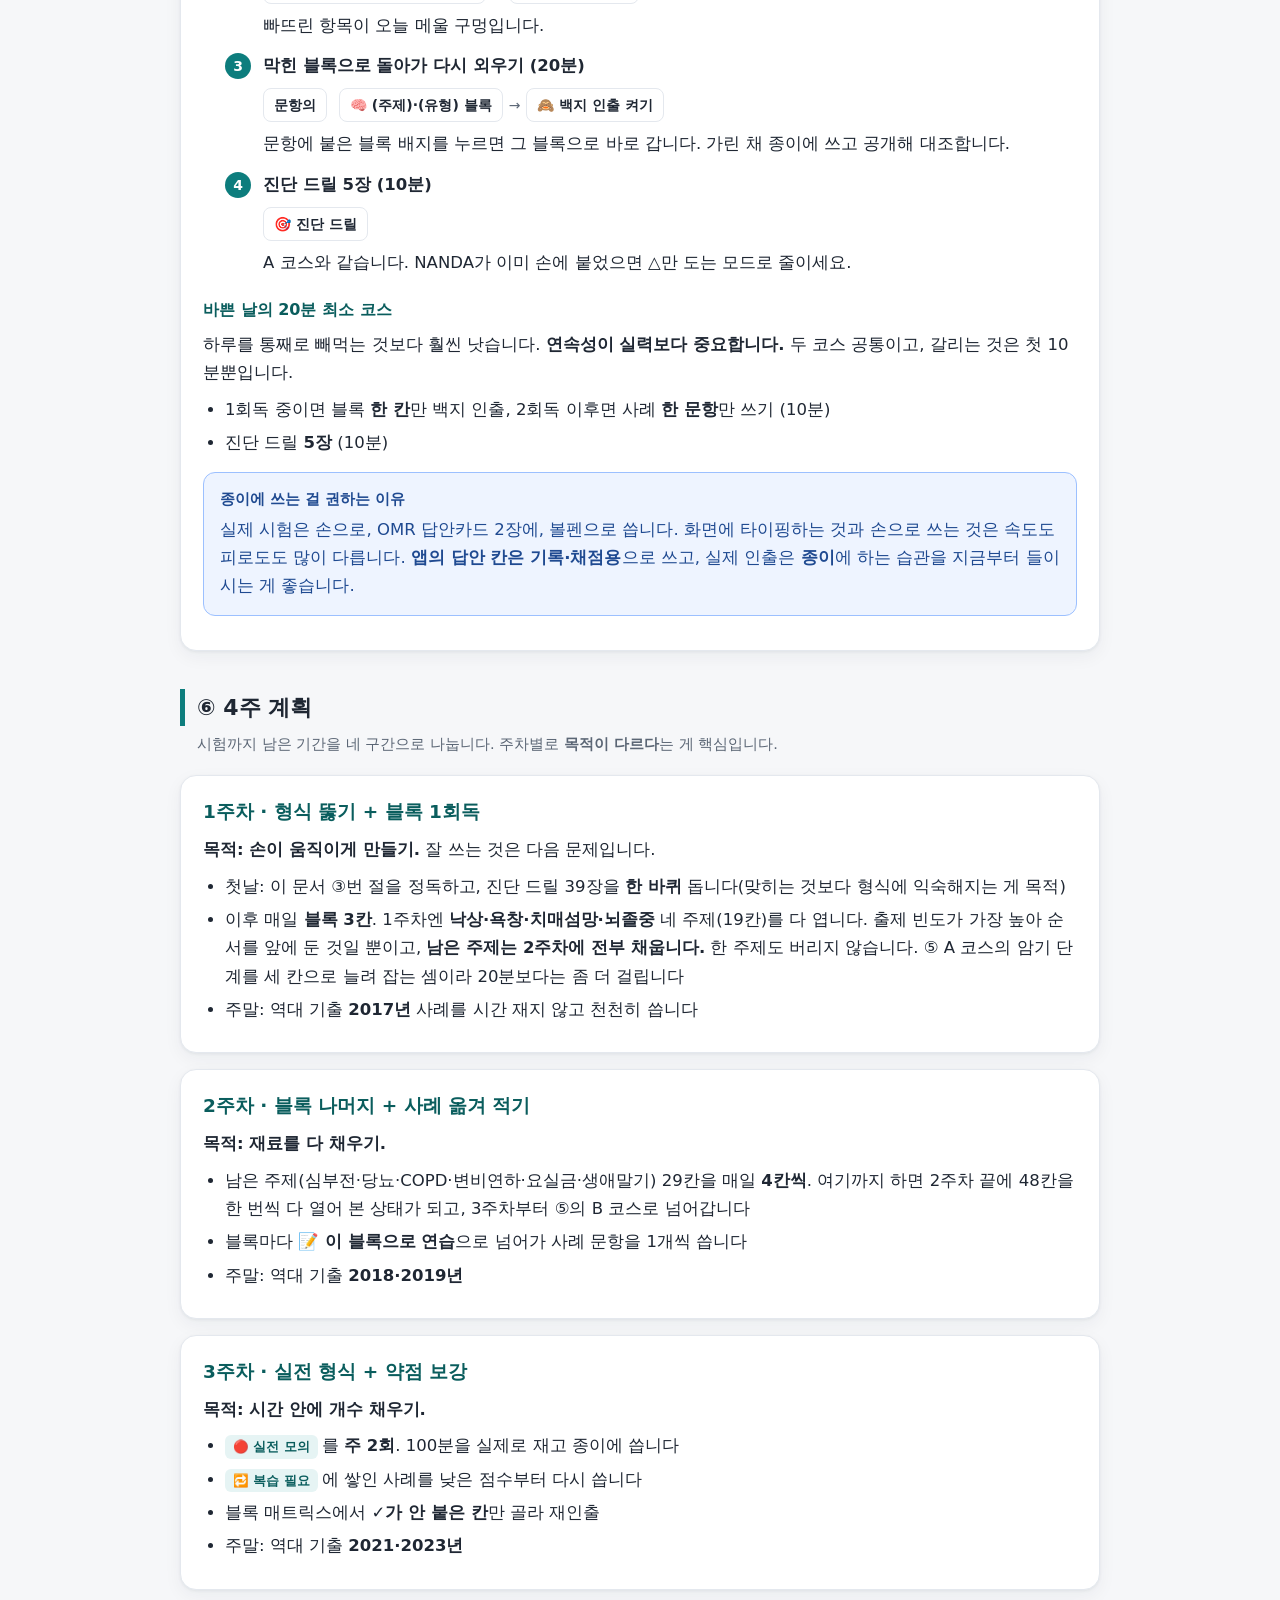
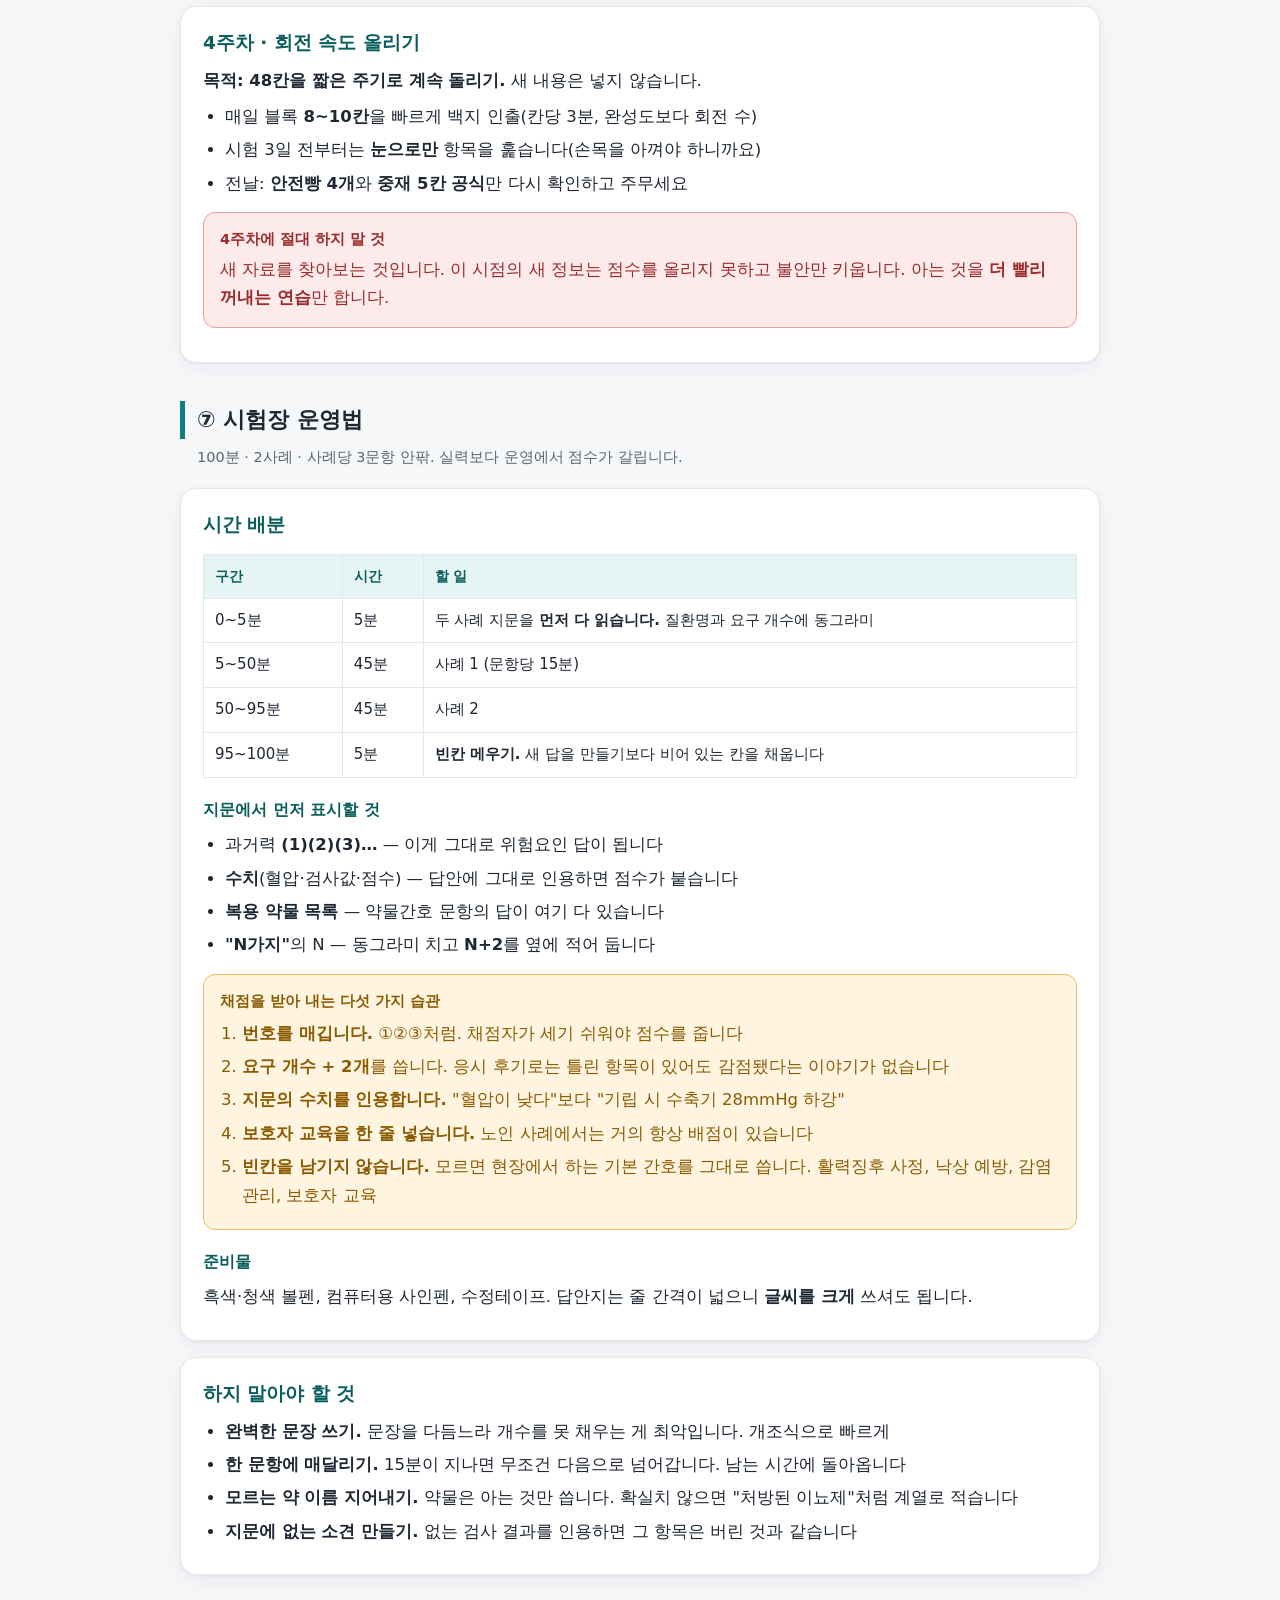
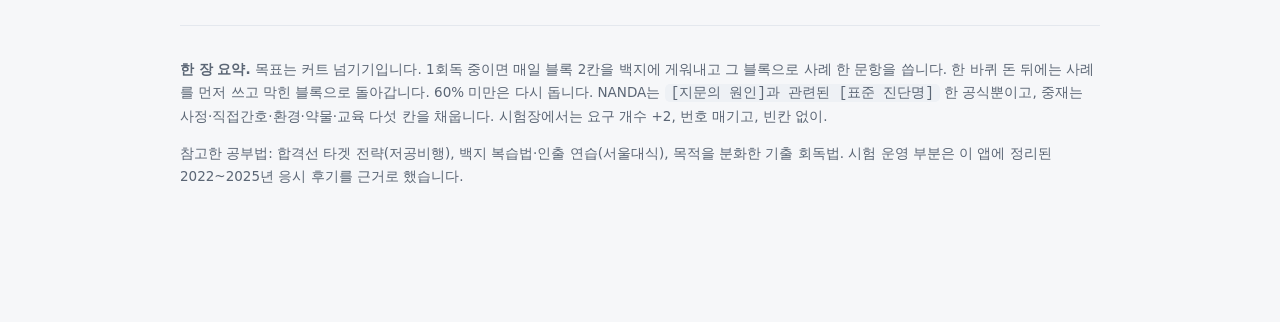
==== commit f04575db: "잔여 결함 4건 수정 — 시험일·프리캐시 버전·근거 없는 단언·조회 범위 1. 앱 전역 시험일이 이미 지난 1차(2026-07-05)를 가리켜, 좌측 레일이 D+를    표시하고 " ====
--- a/00_공부법_사용설명서.html
+++ b/00_공부법_사용설명서.html
@@ -186,7 +186,7 @@
     <ul>
       <li>응시 후기에 따르면 2차는 <b>부분점수가 후한 편</b>입니다. 합격 기준을 밝힌 공식 자료는 앱에 없으니 후기 수준으로만 받아들이는 편이 안전합니다. 앱의 응시 후기 정리에 "5개 적으라면 7개 적기", "모르는 문제도 빈칸 금지, 현장에서 하는 기본 간호중재를 그대로 적어도 득점"이 반복해서 나옵니다. 완벽한 한 문장보다 <b>맞는 항목을 하나 더</b> 쓰는 편이 점수가 됩니다.</li>
       <li>출제 범위도 <b>좁고 반복적</b>입니다. 낙상·욕창·치매·섬망·뇌졸중·파킨슨·심부전·당뇨·COPD·폐렴·변비·연하곤란·요실금·생애말기. 앱의 답안 블록 10개 주제가 출제 풀을 거의 다 덮으니 더 넓게 파도 남는 게 없습니다.</li>
-      <li>무엇보다 <b>임상 경력이 20년</b>입니다. 개념 이해에 쓸 시간을 아껴 출력 훈련에 몰아넣을 수 있습니다. 신규 수험생과 갈리는 지점이 여기라, 이 이점은 끝까지 써먹어야 합니다.</li>
+      <li>무엇보다 <b>임상에서 몸으로 익힌 것</b>이 쌓여 있습니다. 개념 이해에 쓸 시간을 아껴 출력 훈련에 몰아넣을 수 있습니다. 신규 수험생과 갈리는 지점이 여기라, 이 이점은 끝까지 써먹어야 합니다.</li>
       <li>2차 방법도 1차를 붙은 방법 그대로입니다. <b>기출 전체 2회독 + 생성 문제 6차 모의고사까지 전부 응시 + 부족한 이론은 그때그때 추가 학습</b>이었습니다. 주제를 버리는 저공비행을 한 적이 없고, 문제은행을 진단 도구로 삼은 <b>전범위 반복</b>이었습니다. 이론이 부족한 상태에서 문제를 먼저 풀고 거기서 이론을 역으로 외운 것도 같은 맥락입니다. 2차에서도 이 방식이 그대로 통하는데, 다만 무엇을 먼저 꺼낼지는 회독 단계에 따라 달라집니다(⑤).</li>
     </ul>
 
@@ -355,7 +355,7 @@
     </table>
     <div class="box warn">
       <b class="t">가장 흔한 실수</b>
-      막판 암기노트와 학습노트를 <b>읽으면서</b> 공부한 기분이 드는 것입니다. 읽기는 인출과 다릅니다.
+      막판 암기노트와 학습노트를 <b>읽으면서</b> 공부한 기분이 드는 것입니다. 읽어서는 남지 않습니다.
       이 둘은 처음부터 읽는 교재라기보다 <b>블록을 쓰다가 막혔을 때 펴는 사전</b>입니다.
     </div>
   </div>
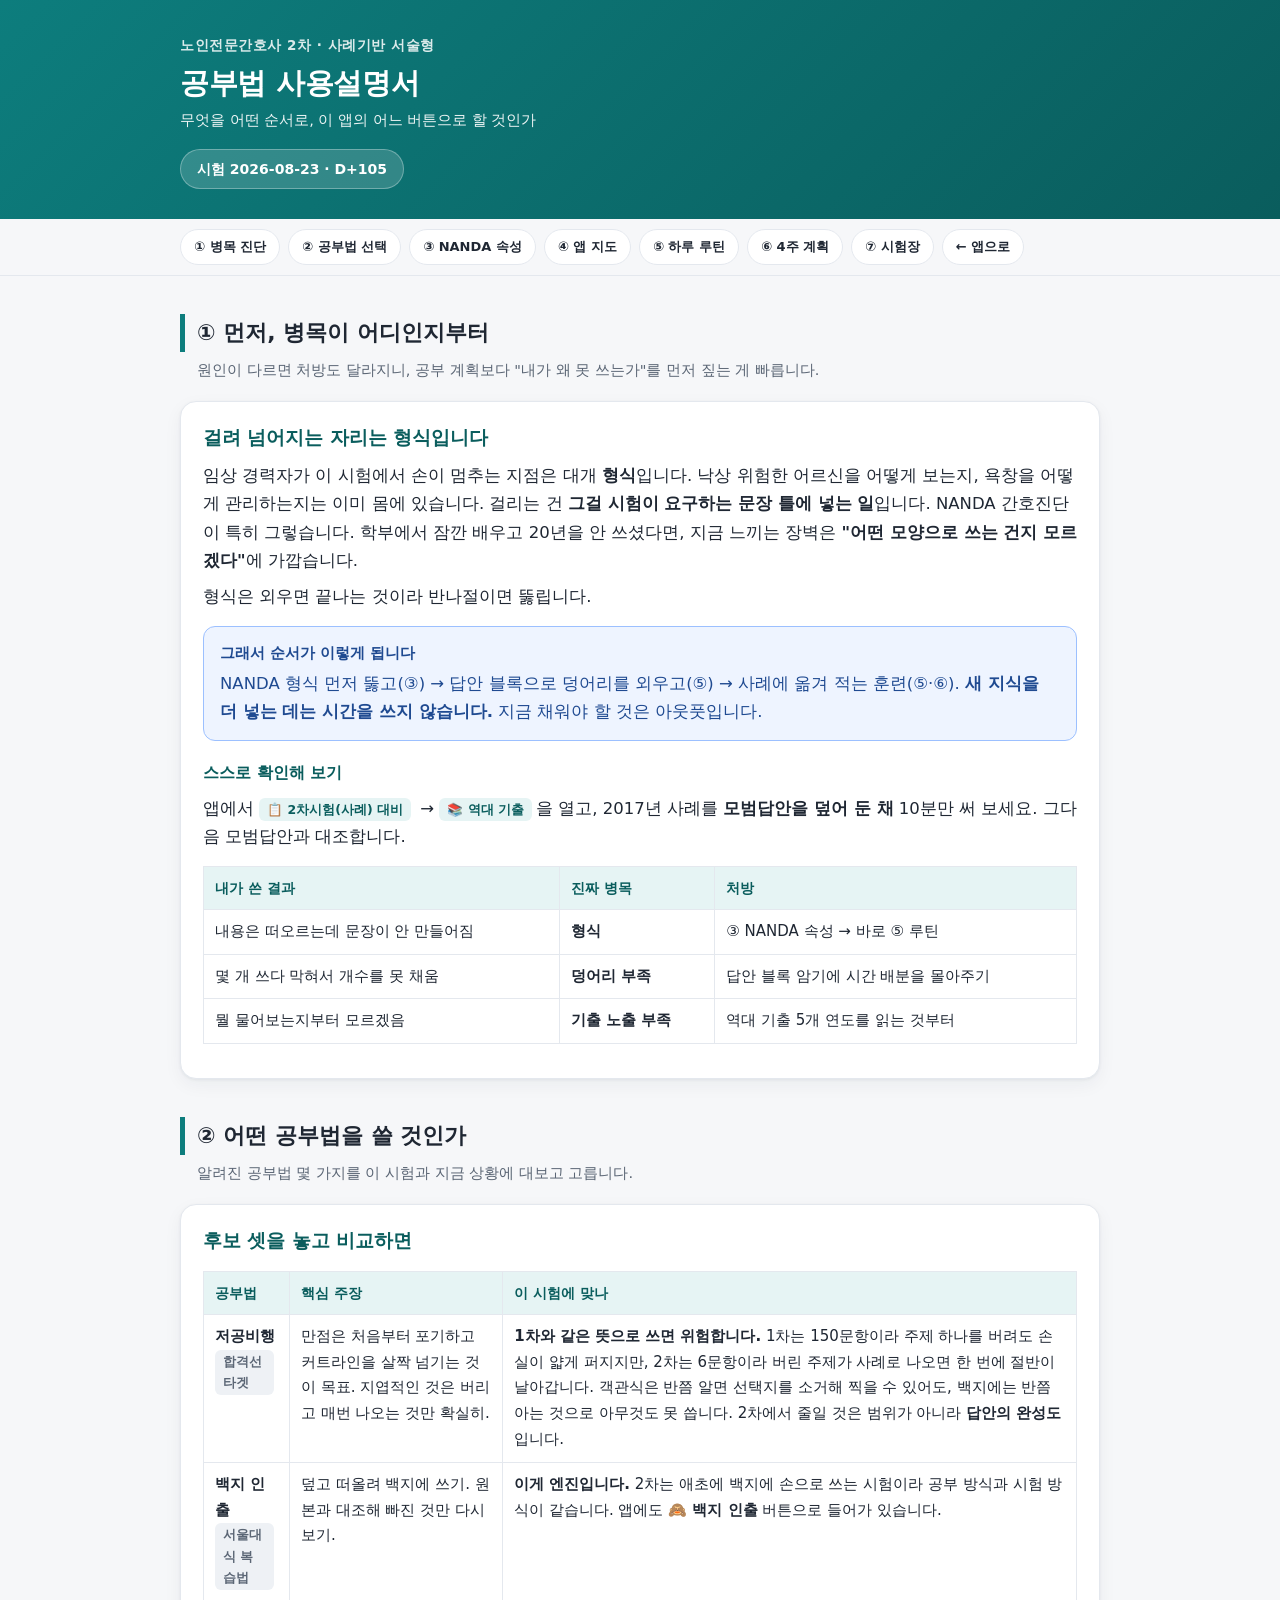
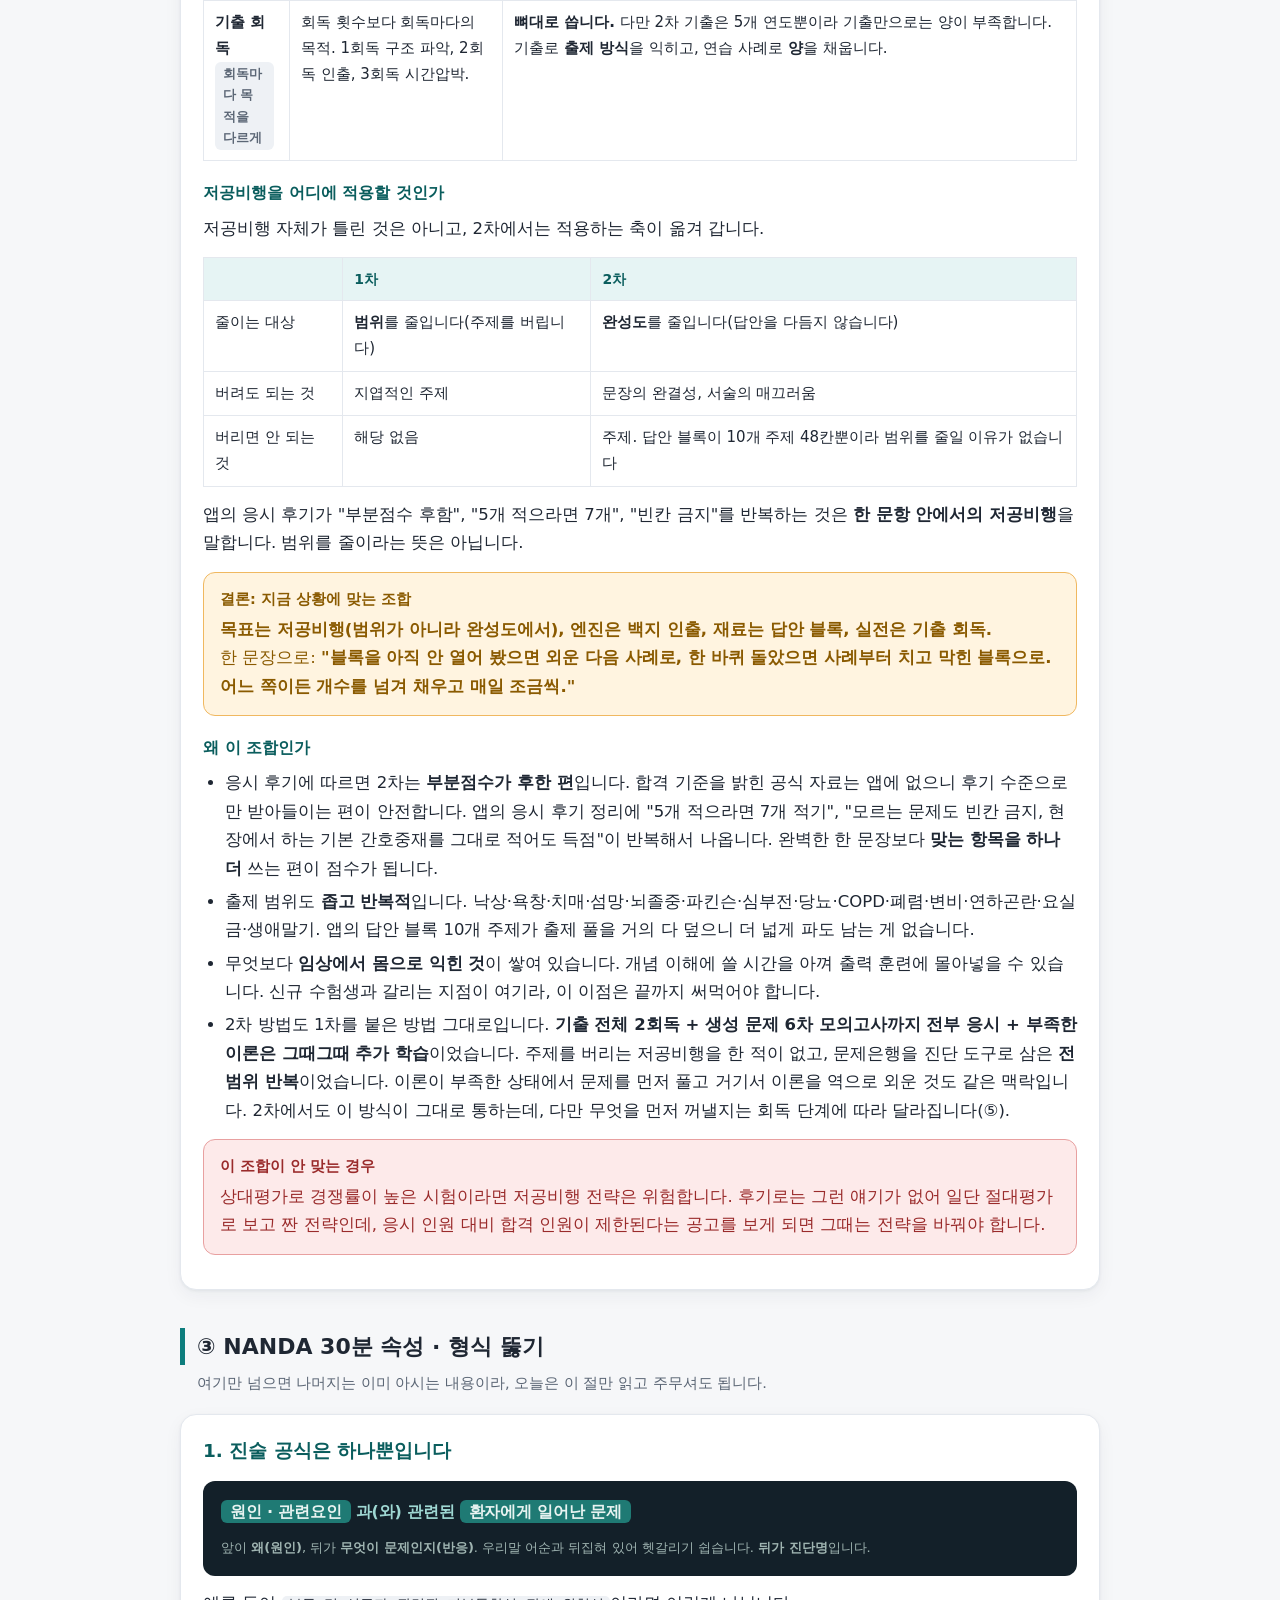
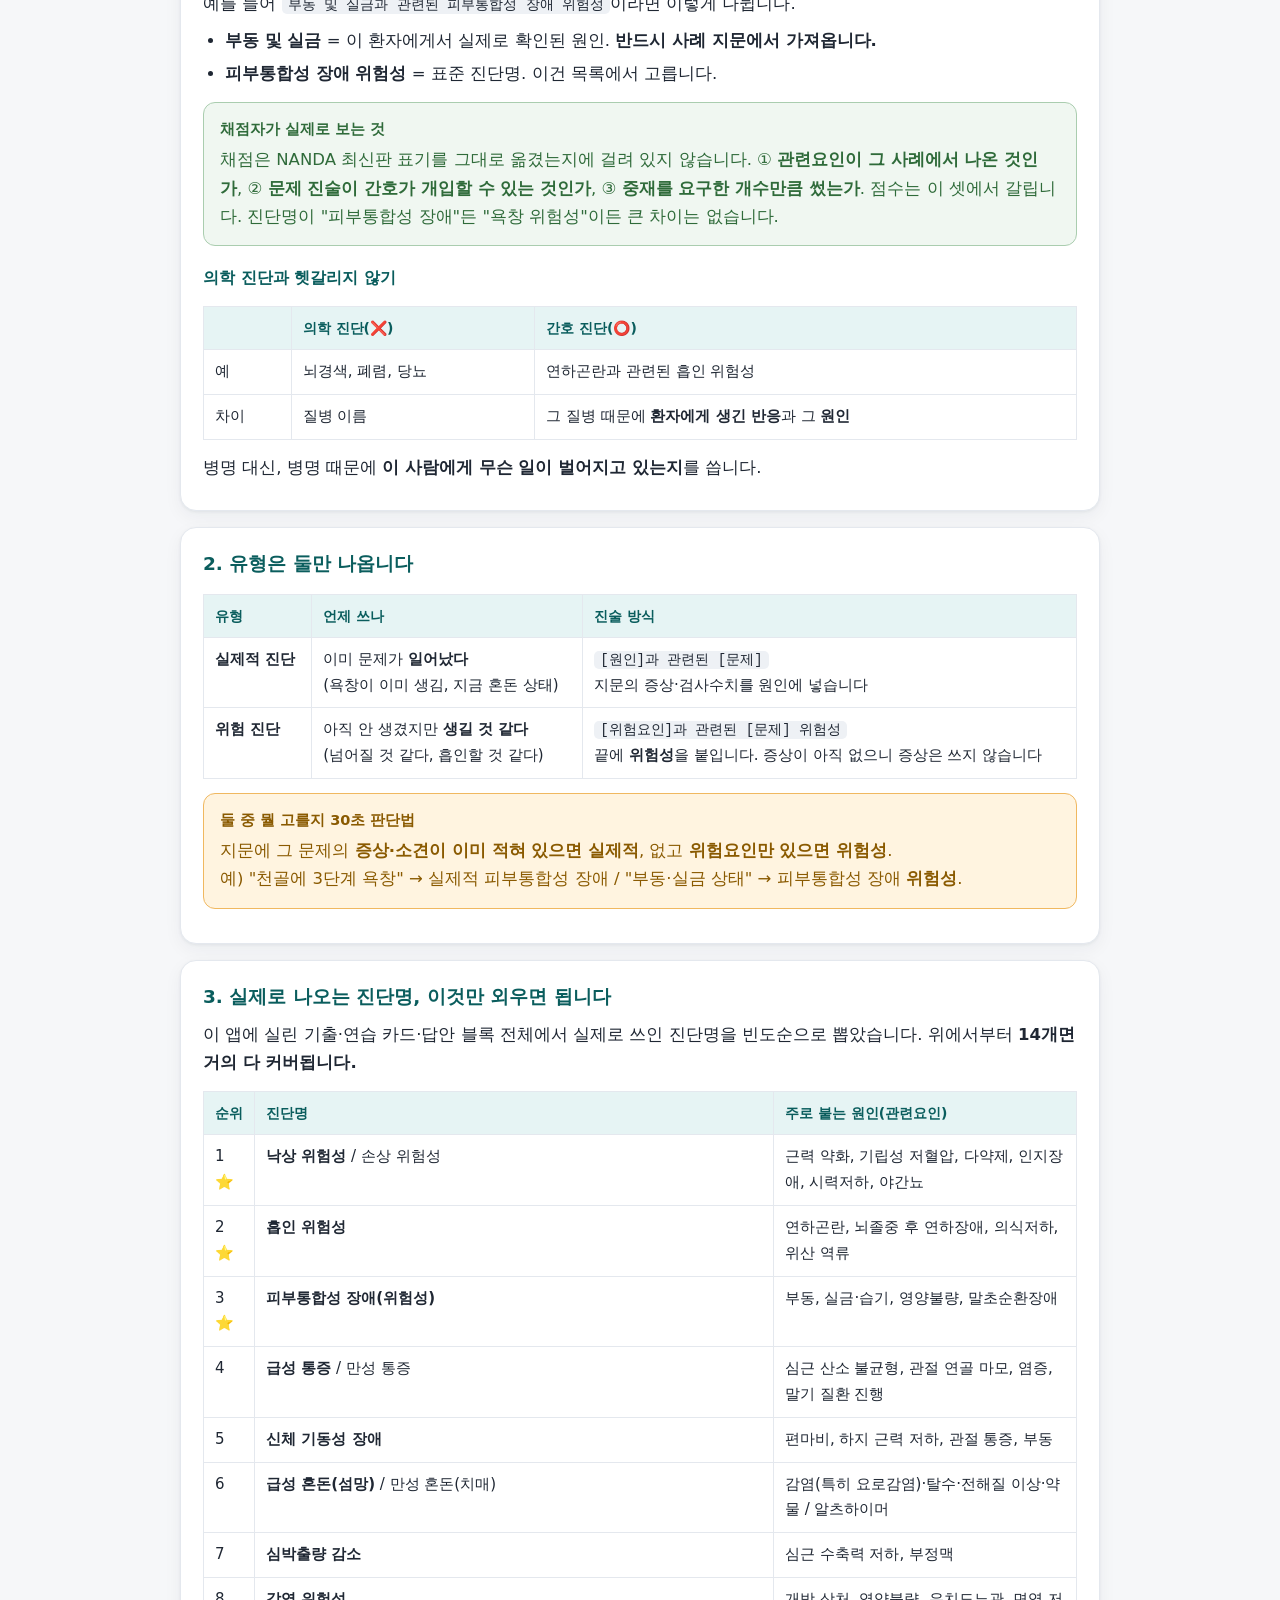
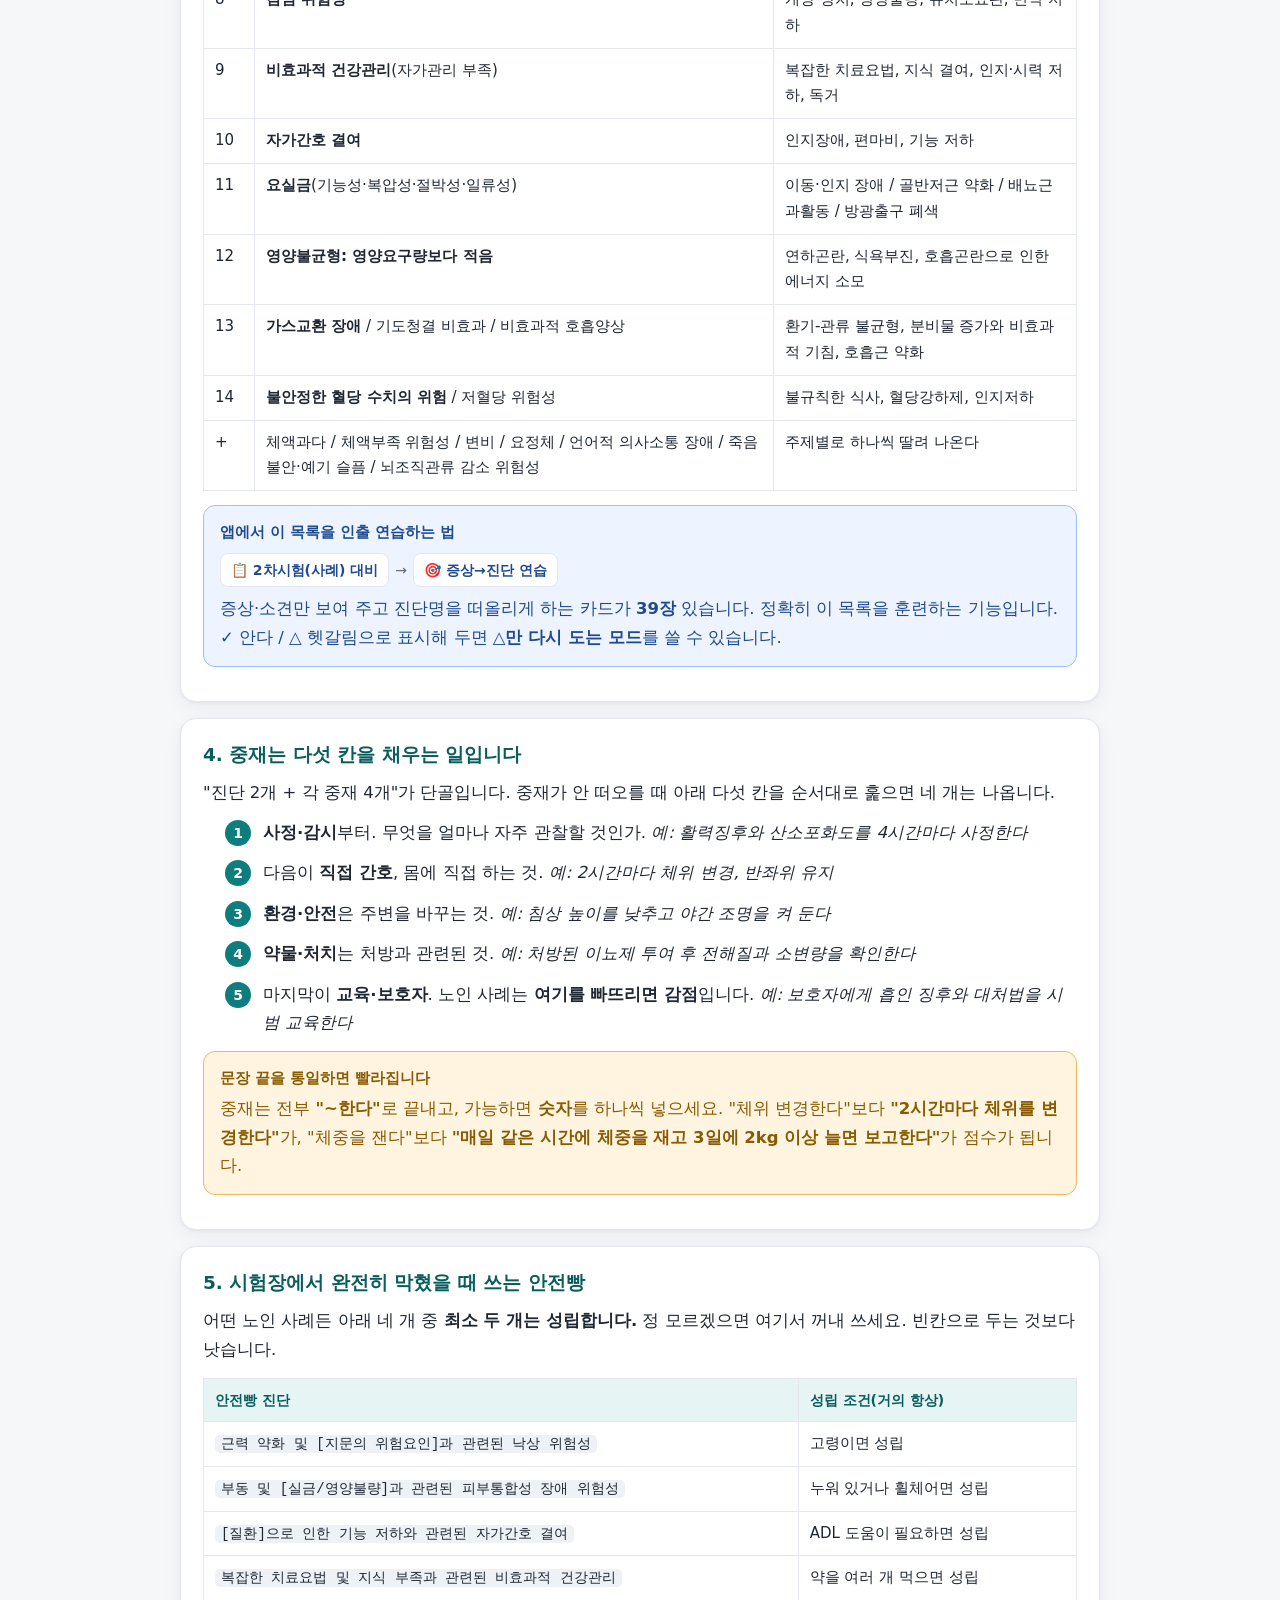
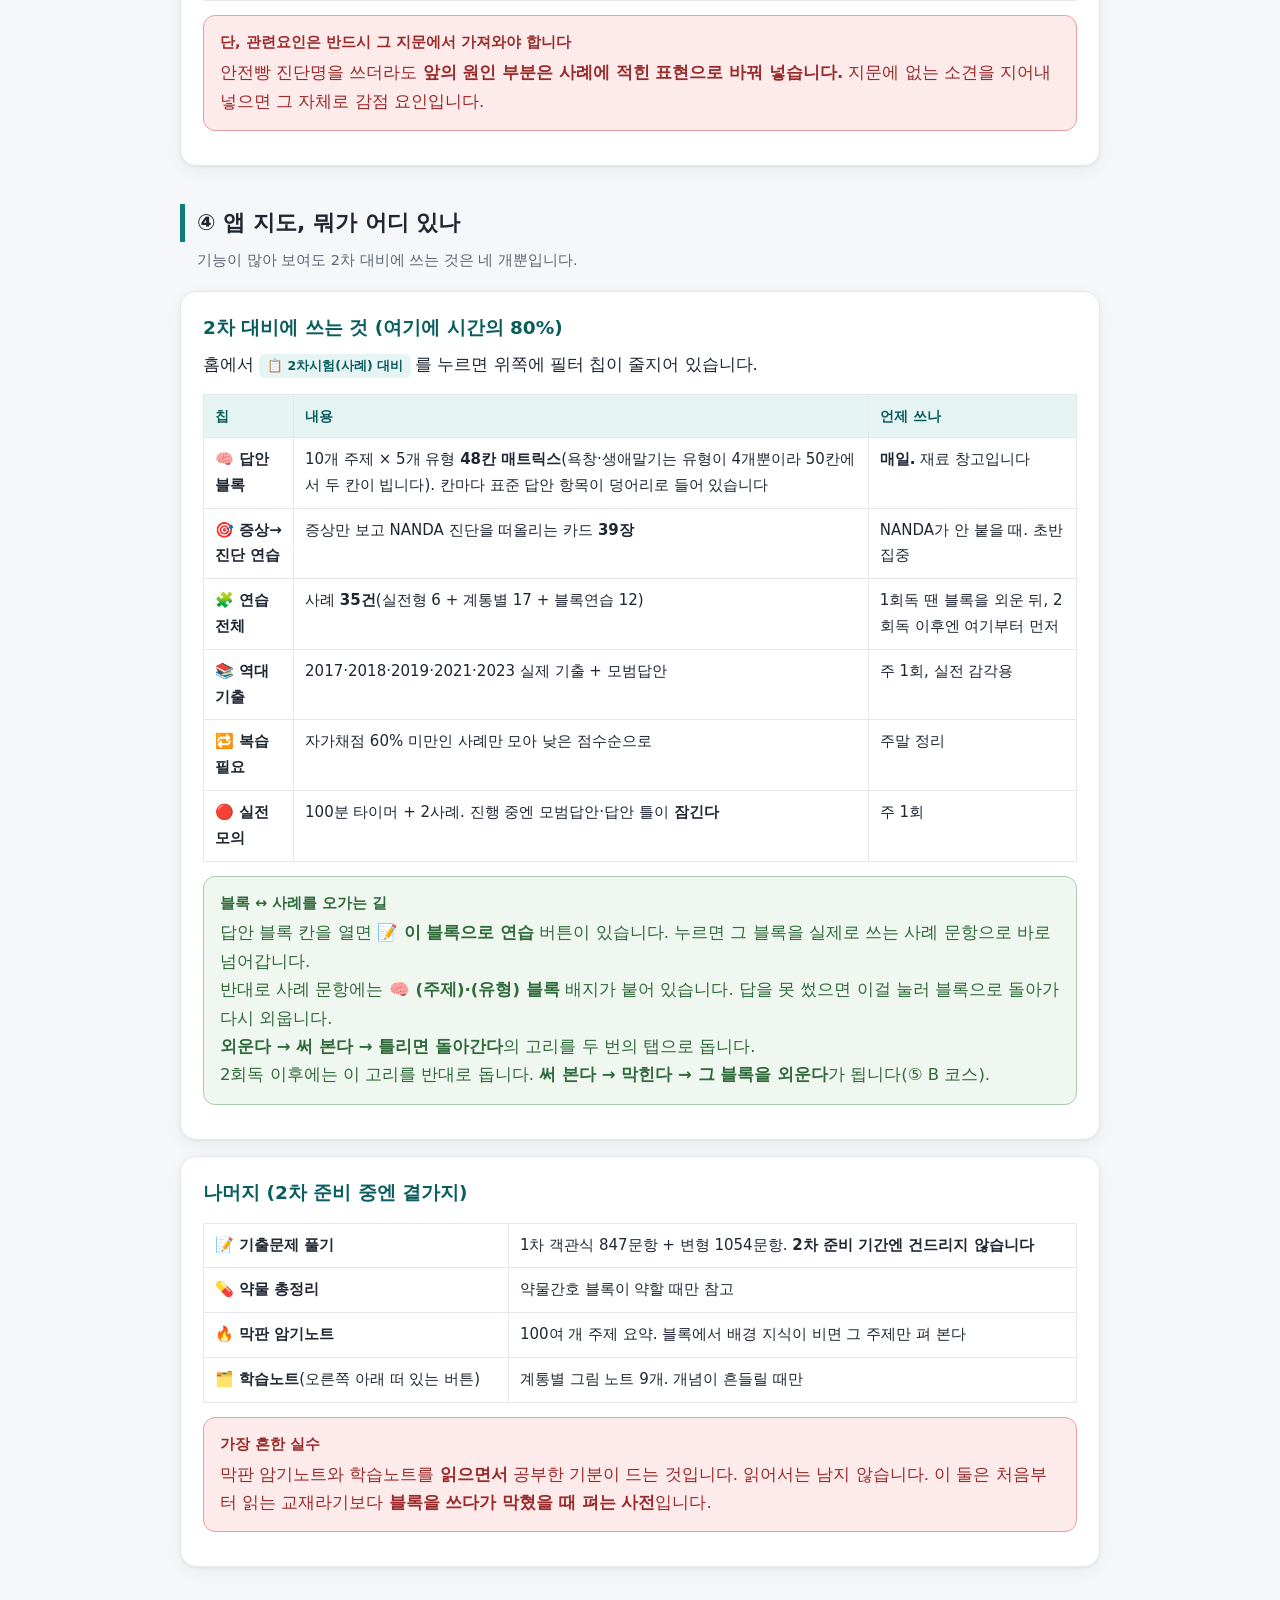
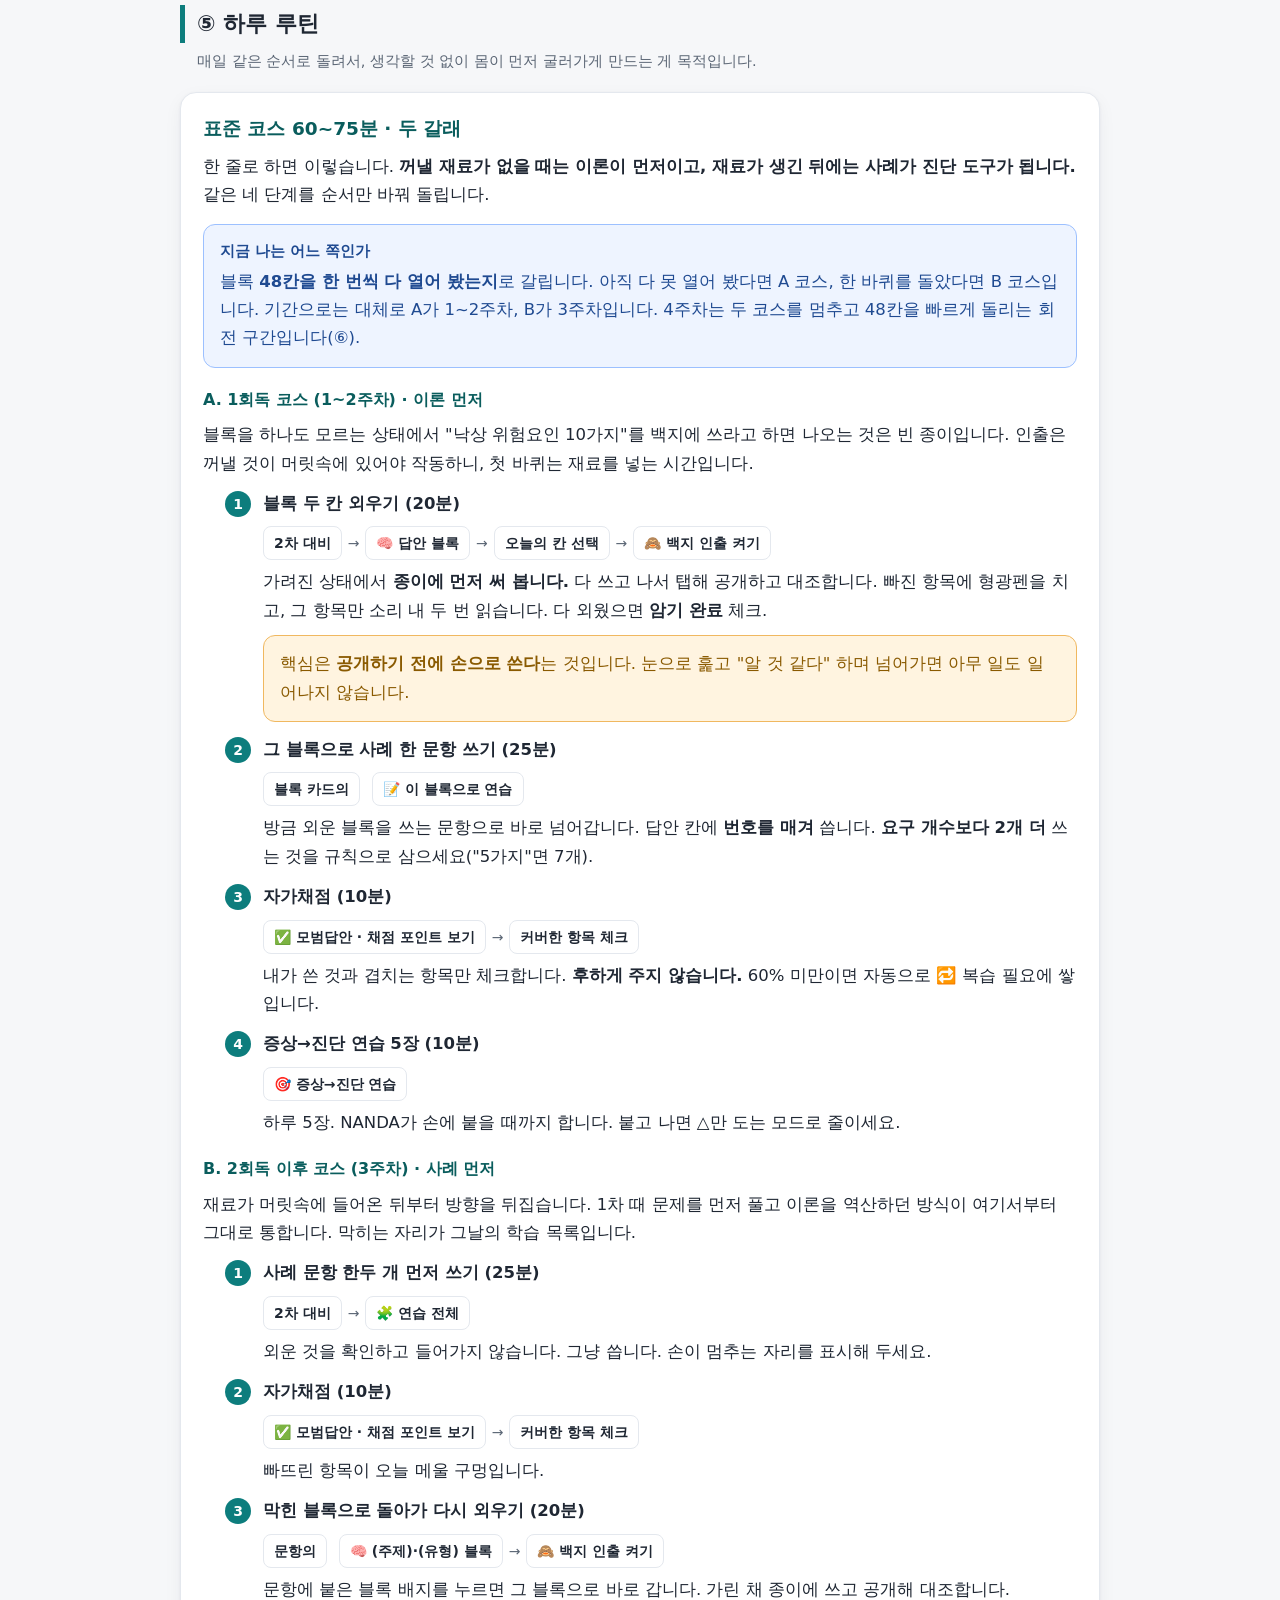
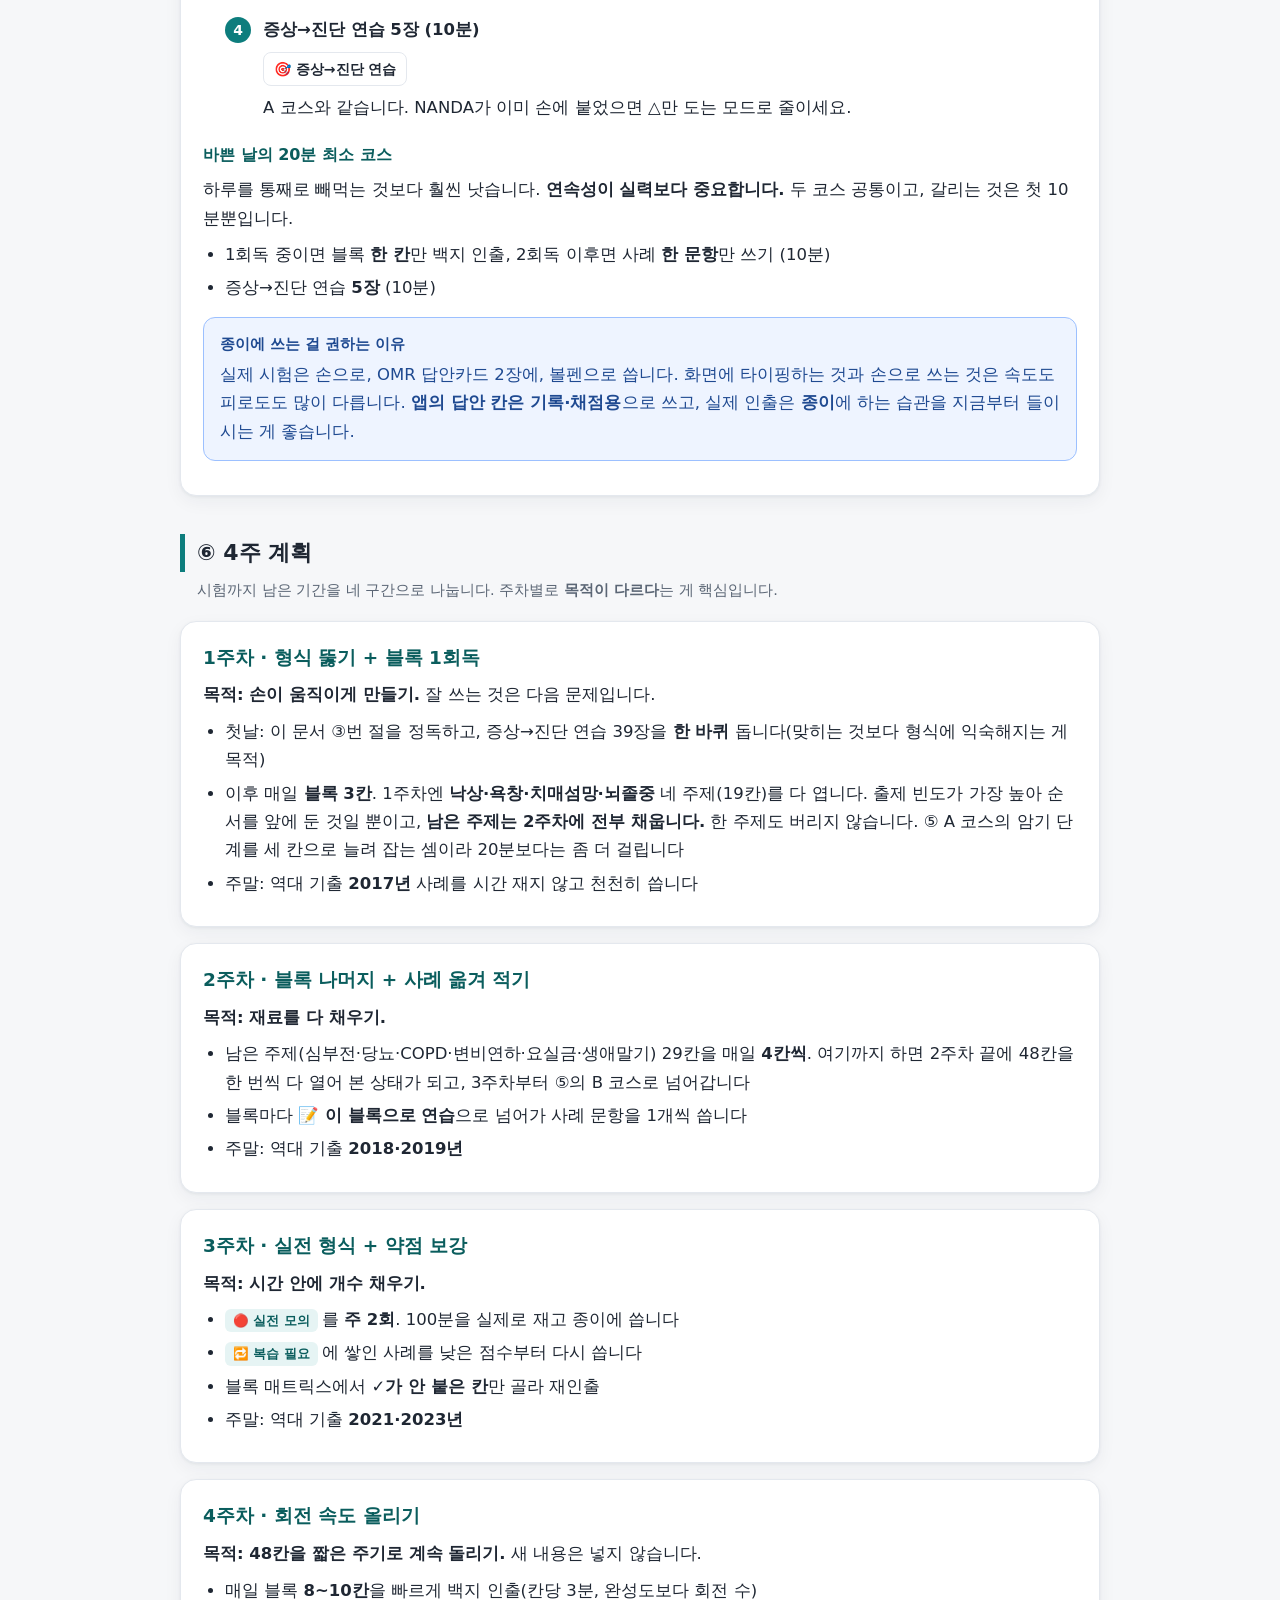
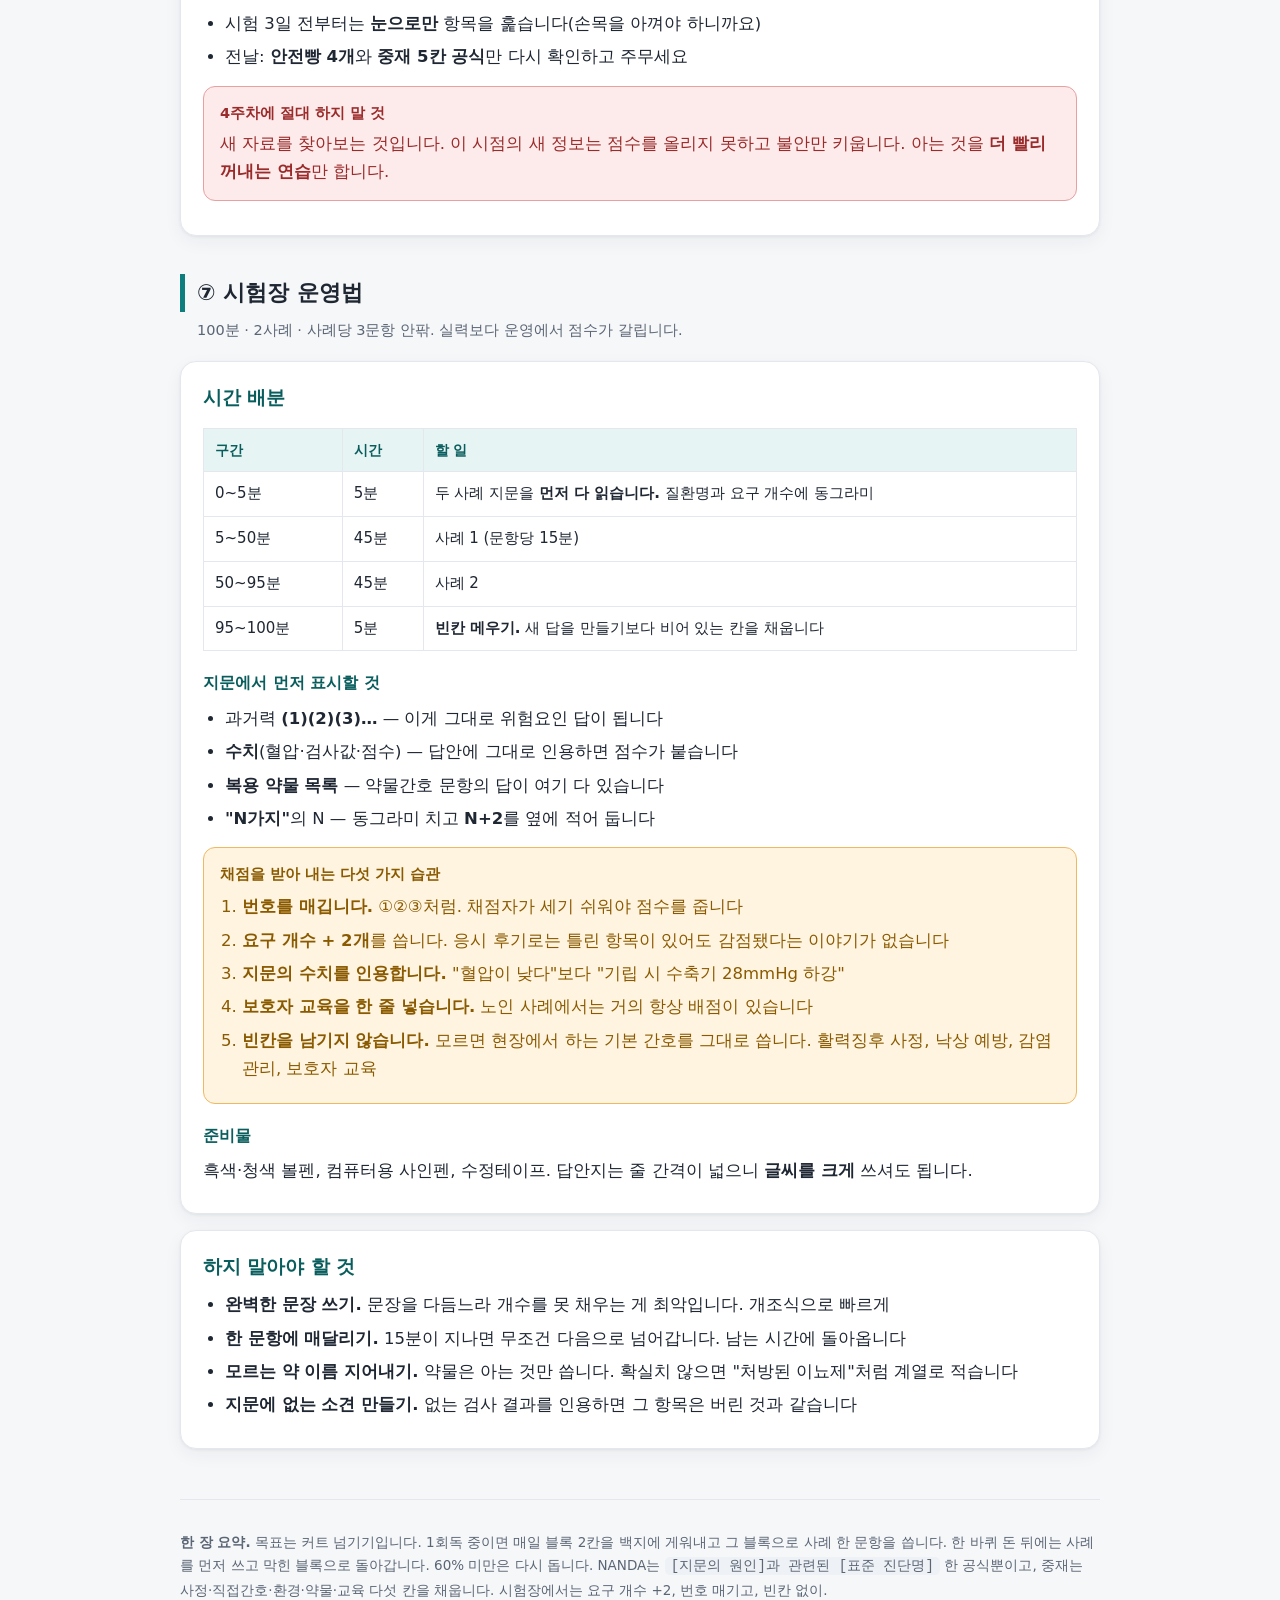
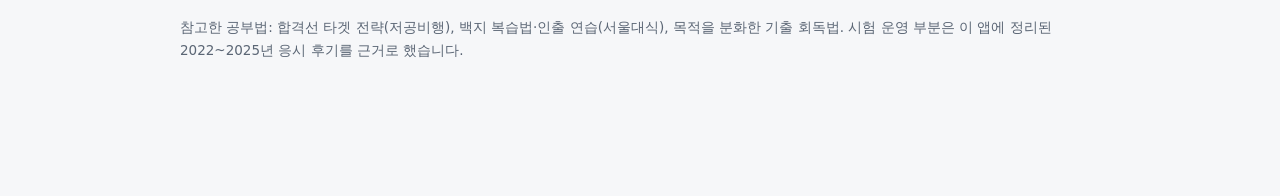
==== commit 68b26437: "검색창 여백·용어·2차 탭 전용 버튼 정리 1. 검색창이 필터칩과 붙어 보이던 것을 고쳤다. 아래 여백 9→14px로 올려    칩 사이 간격(8px)보다 확실히 크게 뒀다. #c" ====
--- a/00_공부법_사용설명서.html
+++ b/00_공부법_사용설명서.html
@@ -255,7 +255,7 @@
 
   <div class="card">
     <h3>3. 실제로 나오는 진단명, 이것만 외우면 됩니다</h3>
-    <p>이 앱에 실린 기출·드릴·답안 블록 전체에서 실제로 쓰인 진단명을 빈도순으로 뽑았습니다. 위에서부터 <b>14개면 거의 다 커버됩니다.</b></p>
+    <p>이 앱에 실린 기출·연습 카드·답안 블록 전체에서 실제로 쓰인 진단명을 빈도순으로 뽑았습니다. 위에서부터 <b>14개면 거의 다 커버됩니다.</b></p>
     <table>
       <tr><th>순위</th><th>진단명</th><th>주로 붙는 원인(관련요인)</th></tr>
       <tr><td>1 ⭐</td><td><b>낙상 위험성</b> / 손상 위험성</td><td>근력 약화, 기립성 저혈압, 다약제, 인지장애, 시력저하, 야간뇨</td></tr>
@@ -276,7 +276,7 @@
     </table>
     <div class="box easy">
       <b class="t">앱에서 이 목록을 인출 연습하는 법</b>
-      <div class="route"><i>📋 2차시험(사례) 대비</i><span>→</span><i>🎯 진단 드릴</i></div>
+      <div class="route"><i>📋 2차시험(사례) 대비</i><span>→</span><i>🎯 증상→진단 연습</i></div>
       증상·소견만 보여 주고 진단명을 떠올리게 하는 카드가 <b>39장</b> 있습니다. 정확히 이 목록을 훈련하는 기능입니다.
       ✓ 안다 / △ 헷갈림으로 표시해 두면 <b>△만 다시 도는 모드</b>를 쓸 수 있습니다.
     </div>
@@ -329,7 +329,7 @@
     <table>
       <tr><th>칩</th><th>내용</th><th>언제 쓰나</th></tr>
       <tr><td><b>🧠 답안 블록</b></td><td>10개 주제 × 5개 유형 <b>48칸 매트릭스</b>(욕창·생애말기는 유형이 4개뿐이라 50칸에서 두 칸이 빕니다). 칸마다 표준 답안 항목이 덩어리로 들어 있습니다</td><td><b>매일.</b> 재료 창고입니다</td></tr>
-      <tr><td><b>🎯 진단 드릴</b></td><td>증상만 보고 NANDA 진단을 떠올리는 카드 <b>39장</b></td><td>NANDA가 안 붙을 때. 초반 집중</td></tr>
+      <tr><td><b>🎯 증상→진단 연습</b></td><td>증상만 보고 NANDA 진단을 떠올리는 카드 <b>39장</b></td><td>NANDA가 안 붙을 때. 초반 집중</td></tr>
       <tr><td><b>🧩 연습 전체</b></td><td>사례 <b>35건</b>(실전형 6 + 계통별 17 + 블록연습 12)</td><td>1회독 땐 블록을 외운 뒤, 2회독 이후엔 여기부터 먼저</td></tr>
       <tr><td><b>📚 역대 기출</b></td><td>2017·2018·2019·2021·2023 실제 기출 + 모범답안</td><td>주 1회, 실전 감각용</td></tr>
       <tr><td><b>🔁 복습 필요</b></td><td>자가채점 60% 미만인 사례만 모아 낮은 점수순으로</td><td>주말 정리</td></tr>
@@ -399,8 +399,8 @@
         내가 쓴 것과 겹치는 항목만 체크합니다. <b>후하게 주지 않습니다.</b> 60% 미만이면 자동으로 🔁 복습 필요에 쌓입니다.
       </li>
       <li>
-        <b>진단 드릴 5장 (10분)</b>
-        <div class="route"><i>🎯 진단 드릴</i></div>
+        <b>증상→진단 연습 5장 (10분)</b>
+        <div class="route"><i>🎯 증상→진단 연습</i></div>
         하루 5장. NANDA가 손에 붙을 때까지 합니다. 붙고 나면 △만 도는 모드로 줄이세요.
       </li>
     </ol>
@@ -424,8 +424,8 @@
         문항에 붙은 블록 배지를 누르면 그 블록으로 바로 갑니다. 가린 채 종이에 쓰고 공개해 대조합니다.
       </li>
       <li>
-        <b>진단 드릴 5장 (10분)</b>
-        <div class="route"><i>🎯 진단 드릴</i></div>
+        <b>증상→진단 연습 5장 (10분)</b>
+        <div class="route"><i>🎯 증상→진단 연습</i></div>
         A 코스와 같습니다. NANDA가 이미 손에 붙었으면 △만 도는 모드로 줄이세요.
       </li>
     </ol>
@@ -434,7 +434,7 @@
     <p>하루를 통째로 빼먹는 것보다 훨씬 낫습니다. <b>연속성이 실력보다 중요합니다.</b> 두 코스 공통이고, 갈리는 것은 첫 10분뿐입니다.</p>
     <ul>
       <li>1회독 중이면 블록 <b>한 칸</b>만 백지 인출, 2회독 이후면 사례 <b>한 문항</b>만 쓰기 (10분)</li>
-      <li>진단 드릴 <b>5장</b> (10분)</li>
+      <li>증상→진단 연습 <b>5장</b> (10분)</li>
     </ul>
 
     <div class="box easy">
@@ -455,7 +455,7 @@
     <h3>1주차 · 형식 뚫기 + 블록 1회독</h3>
     <p><b>목적: 손이 움직이게 만들기.</b> 잘 쓰는 것은 다음 문제입니다.</p>
     <ul>
-      <li>첫날: 이 문서 ③번 절을 정독하고, 진단 드릴 39장을 <b>한 바퀴</b> 돕니다(맞히는 것보다 형식에 익숙해지는 게 목적)</li>
+      <li>첫날: 이 문서 ③번 절을 정독하고, 증상→진단 연습 39장을 <b>한 바퀴</b> 돕니다(맞히는 것보다 형식에 익숙해지는 게 목적)</li>
       <li>이후 매일 <b>블록 3칸</b>. 1주차엔 <b>낙상·욕창·치매섬망·뇌졸중</b> 네 주제(19칸)를 다 엽니다. 출제 빈도가 가장 높아 순서를 앞에 둔 것일 뿐이고, <b>남은 주제는 2주차에 전부 채웁니다.</b> 한 주제도 버리지 않습니다. ⑤ A 코스의 암기 단계를 세 칸으로 늘려 잡는 셈이라 20분보다는 좀 더 걸립니다</li>
       <li>주말: 역대 기출 <b>2017년</b> 사례를 시간 재지 않고 천천히 씁니다</li>
     </ul>
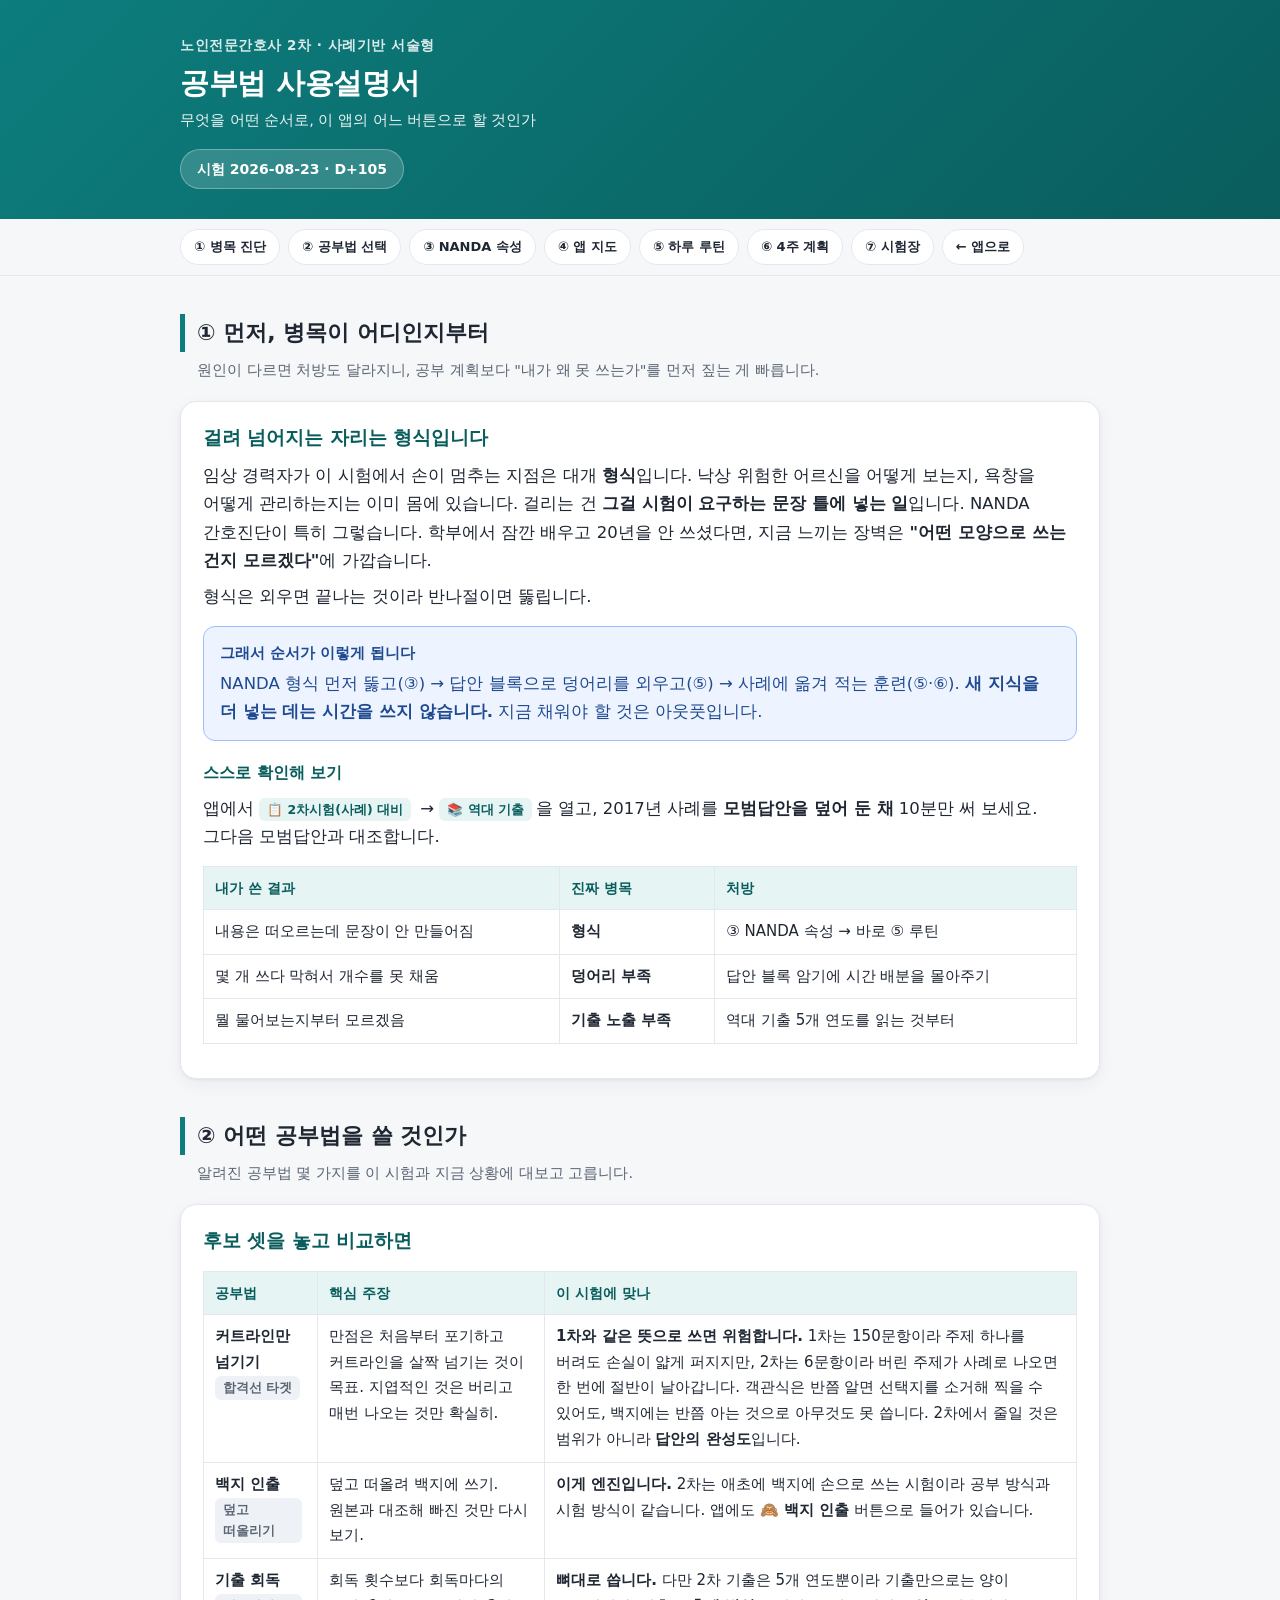
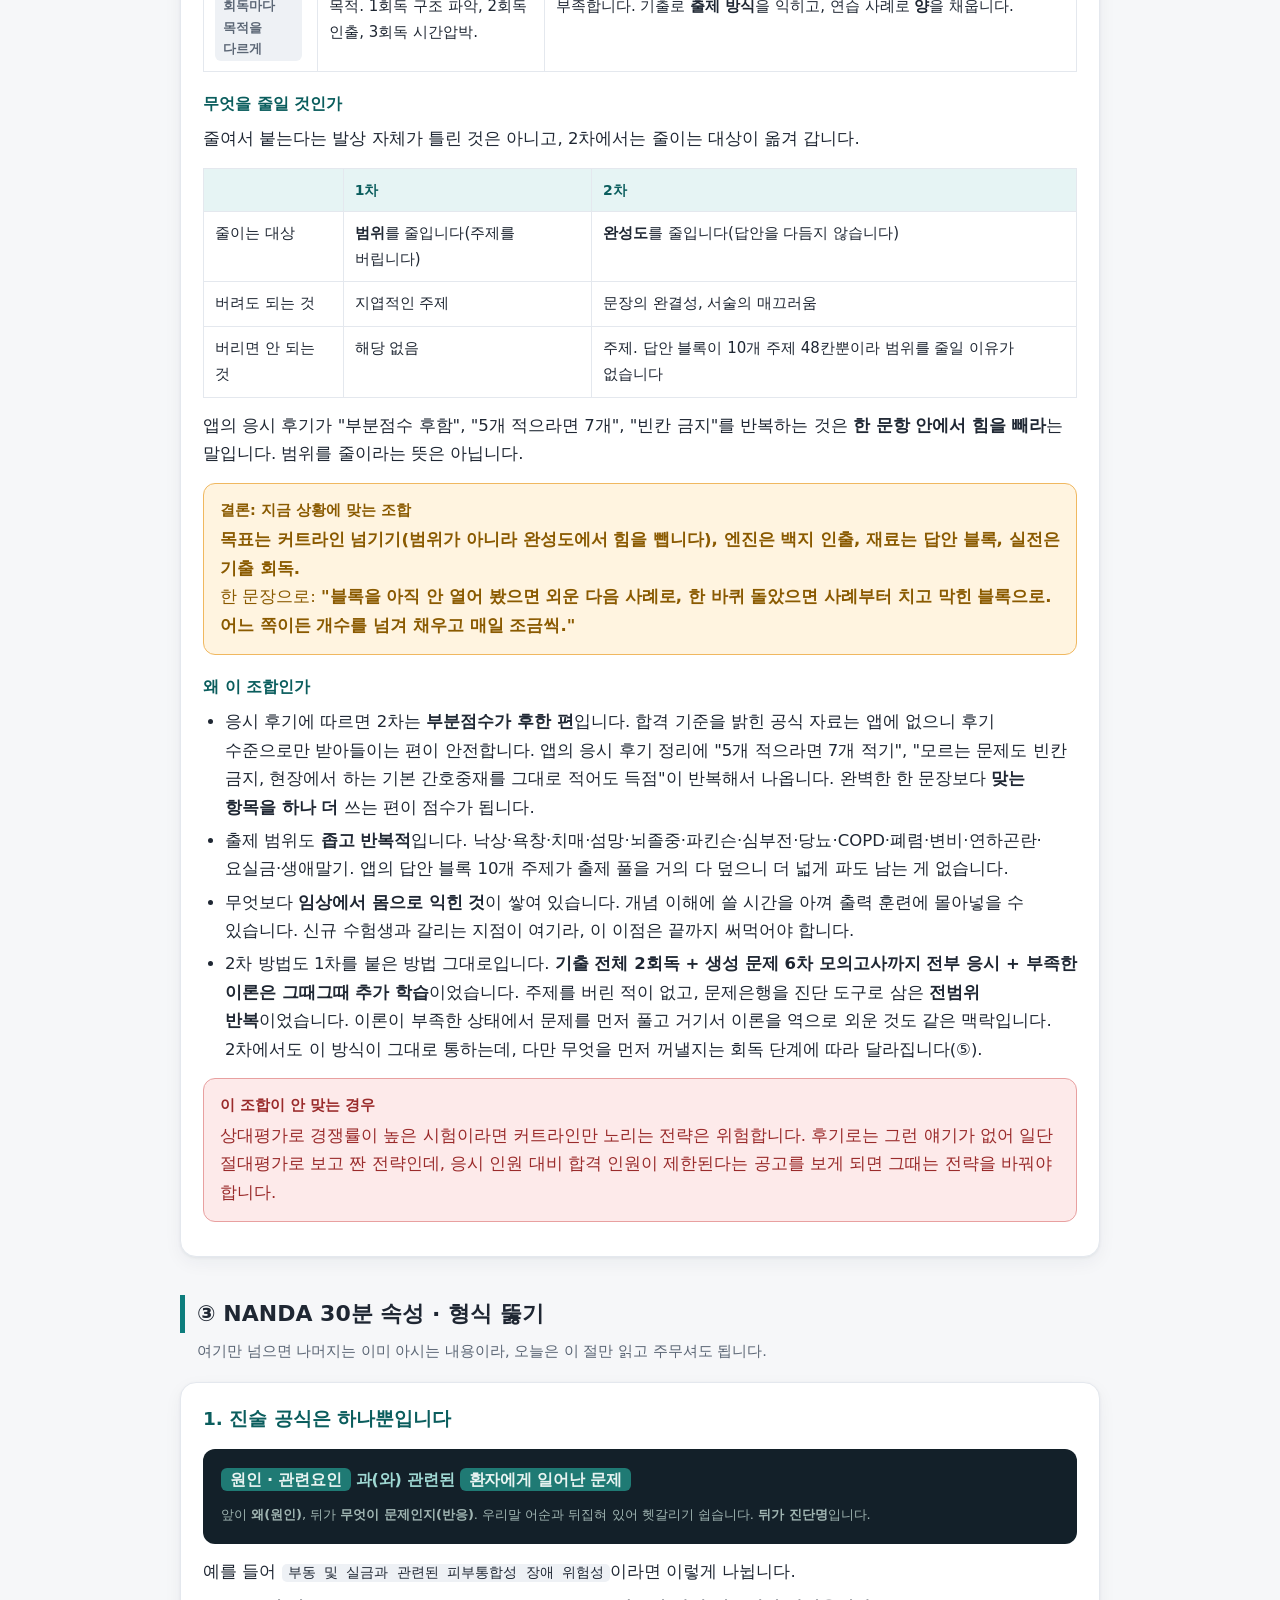
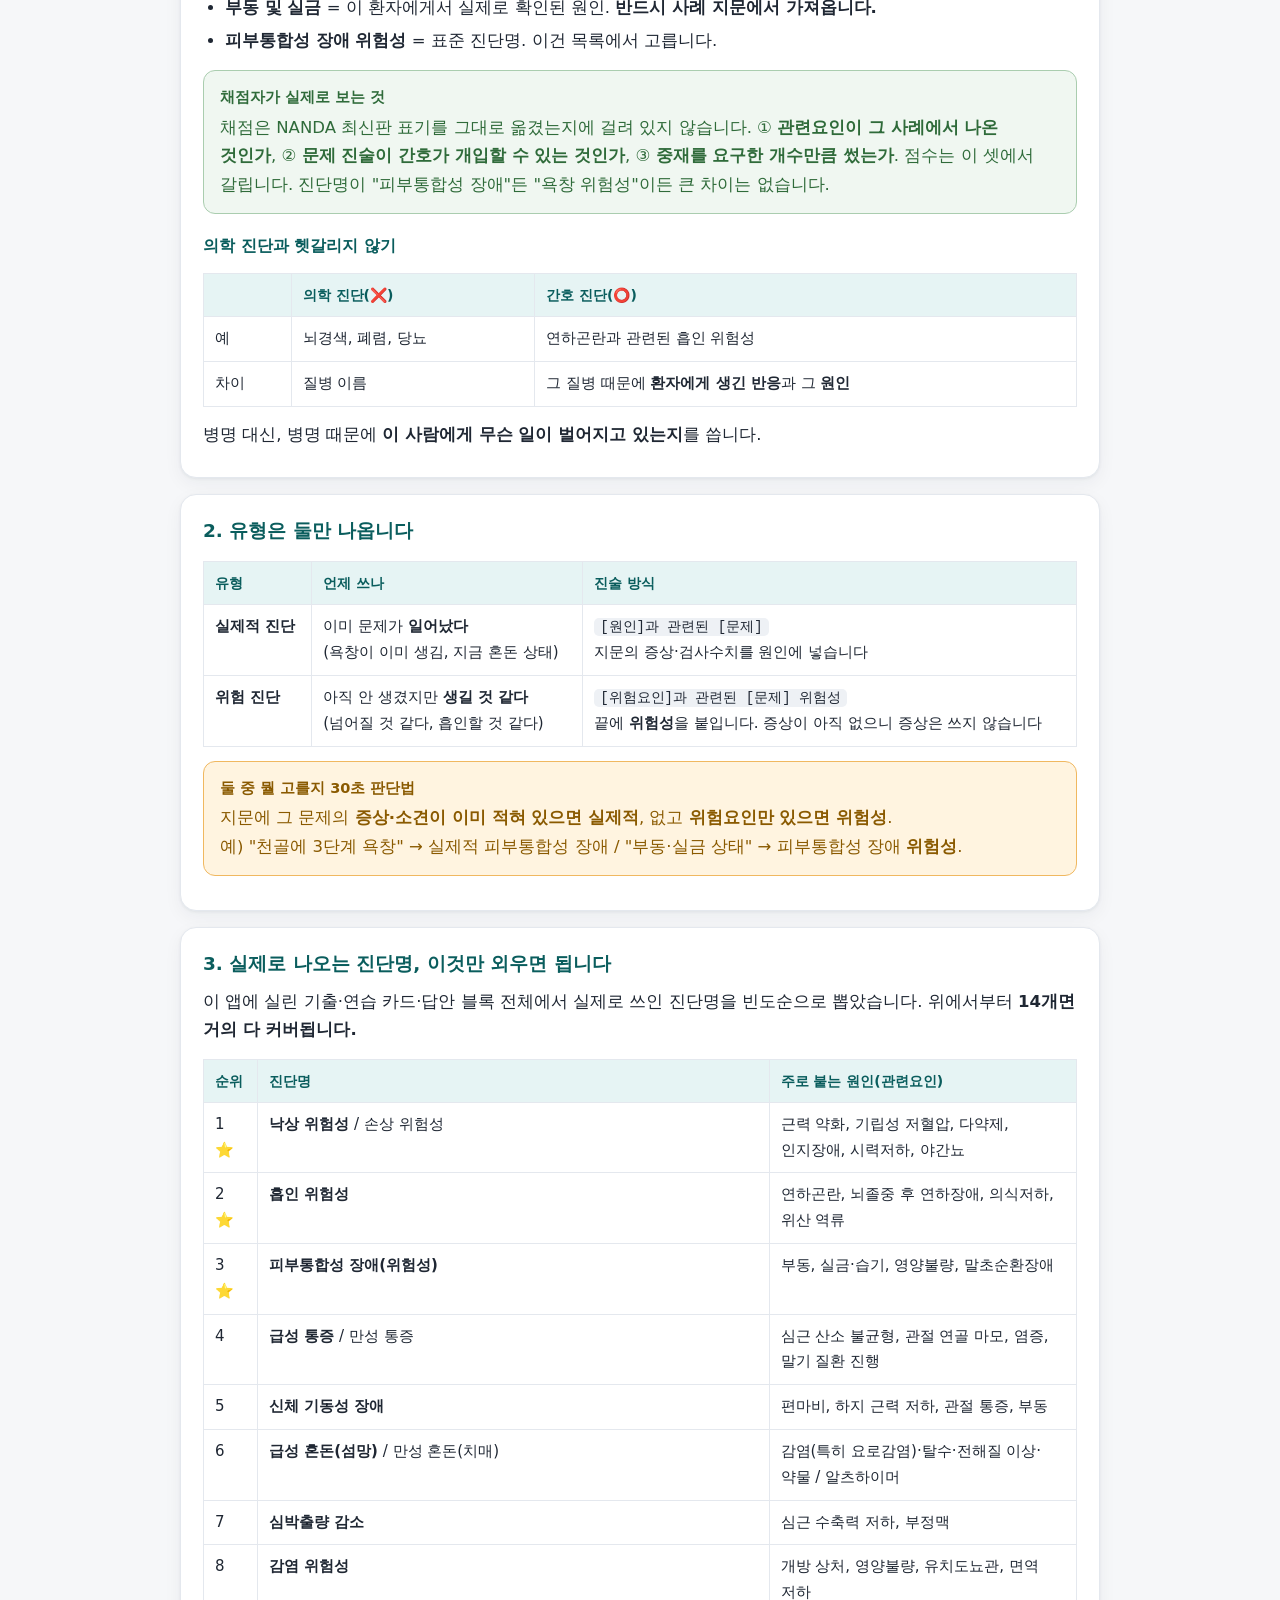
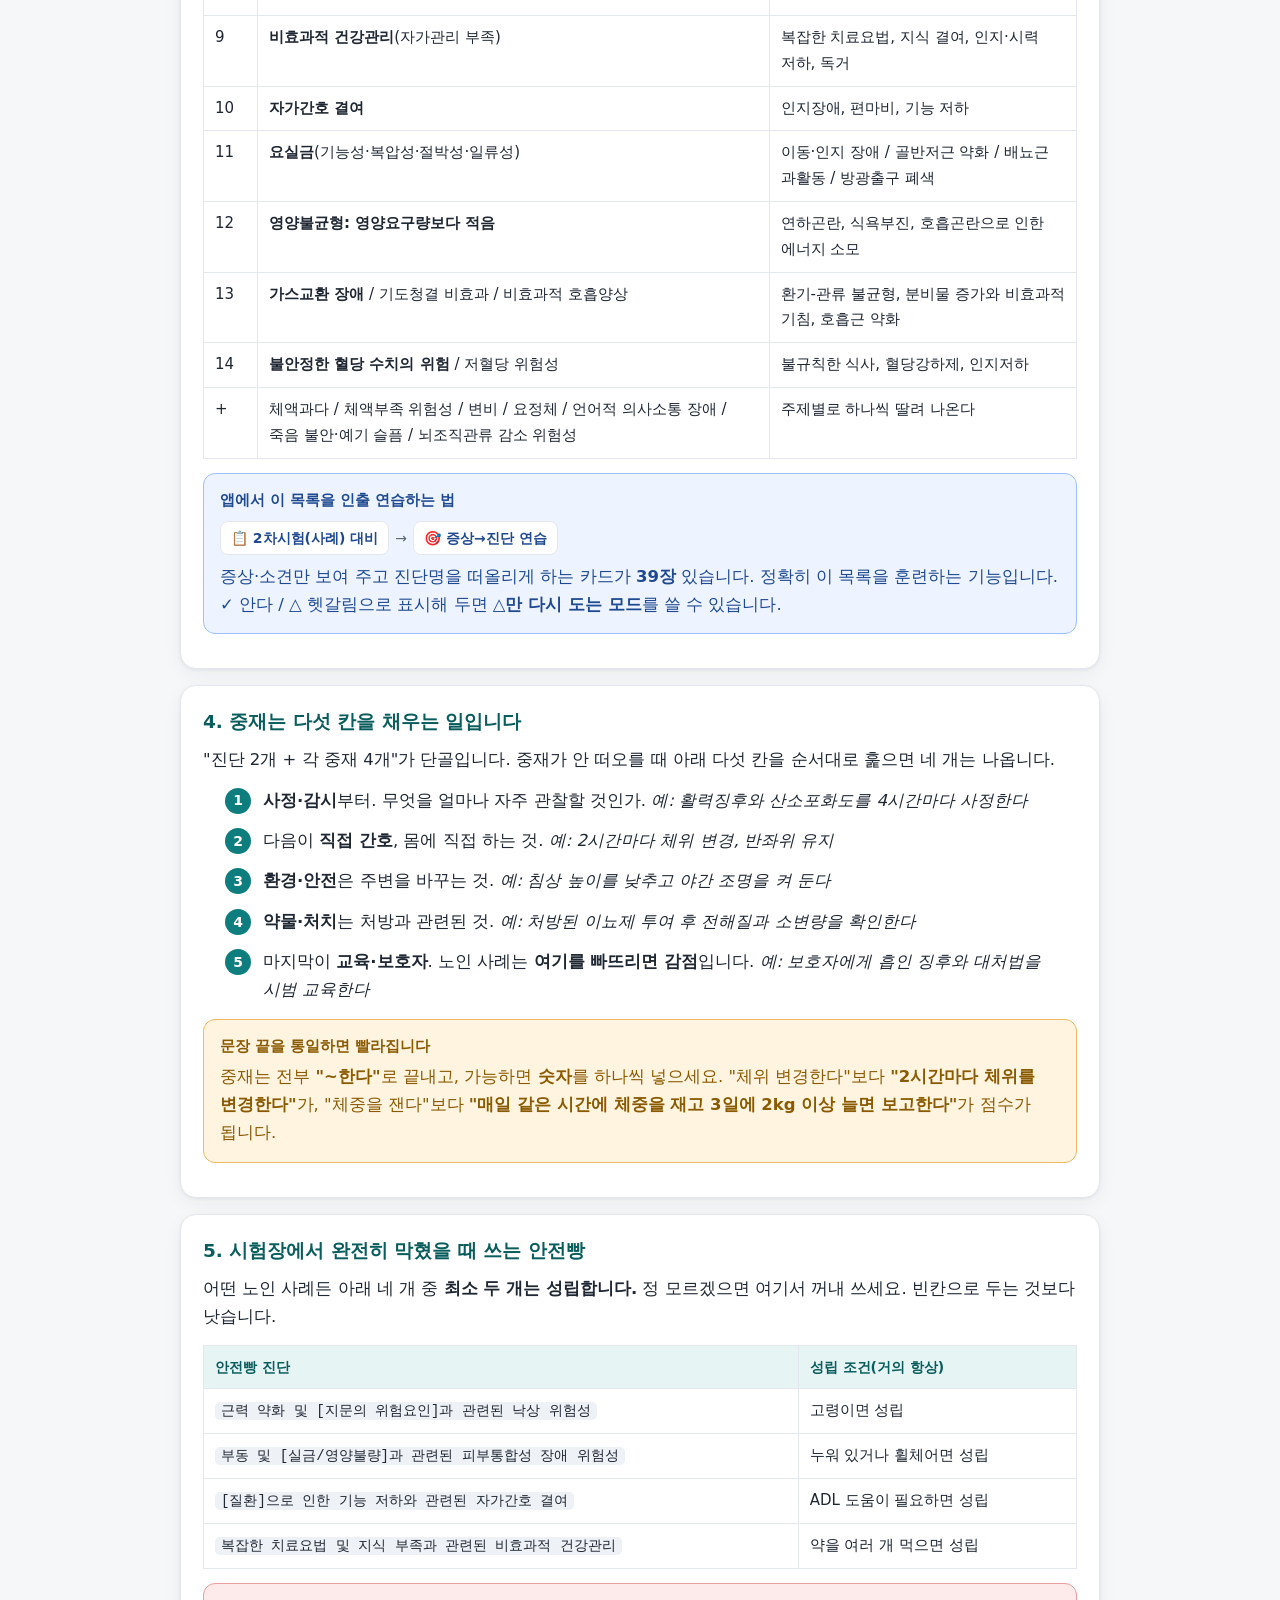
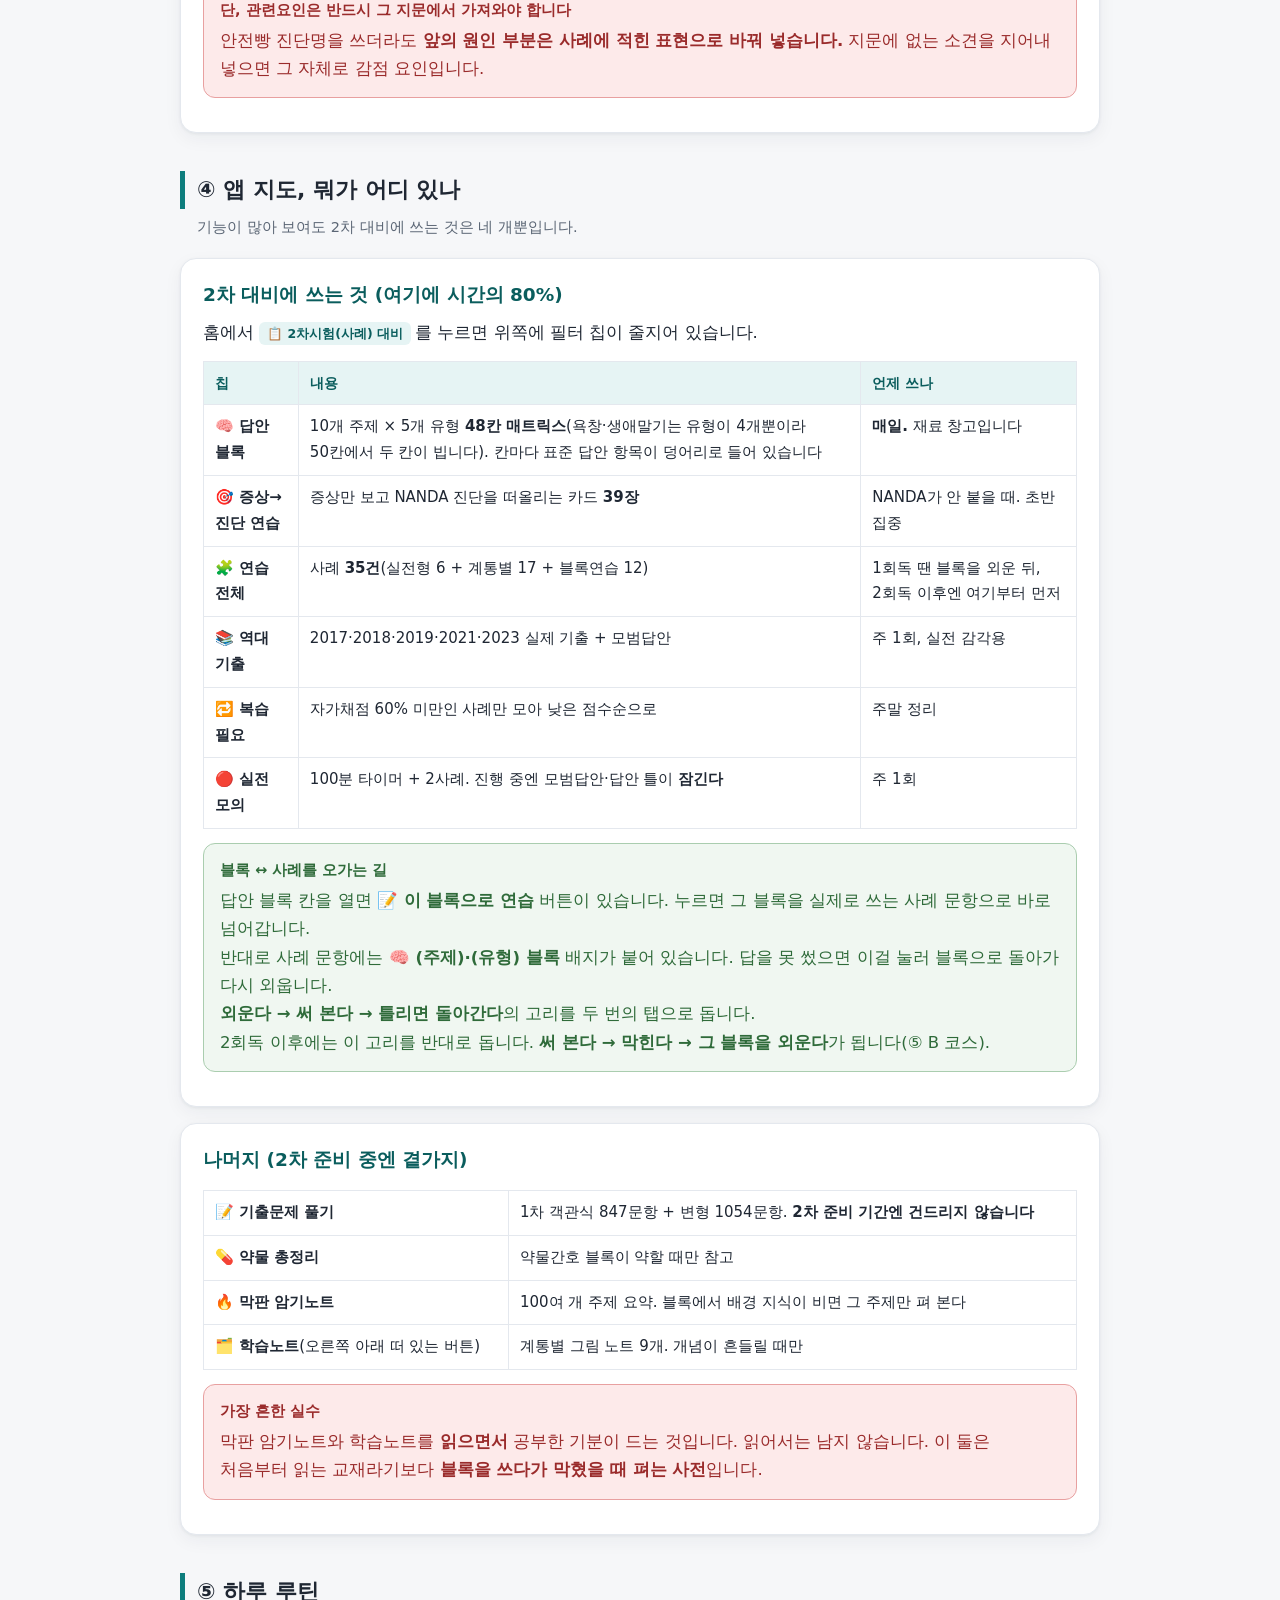
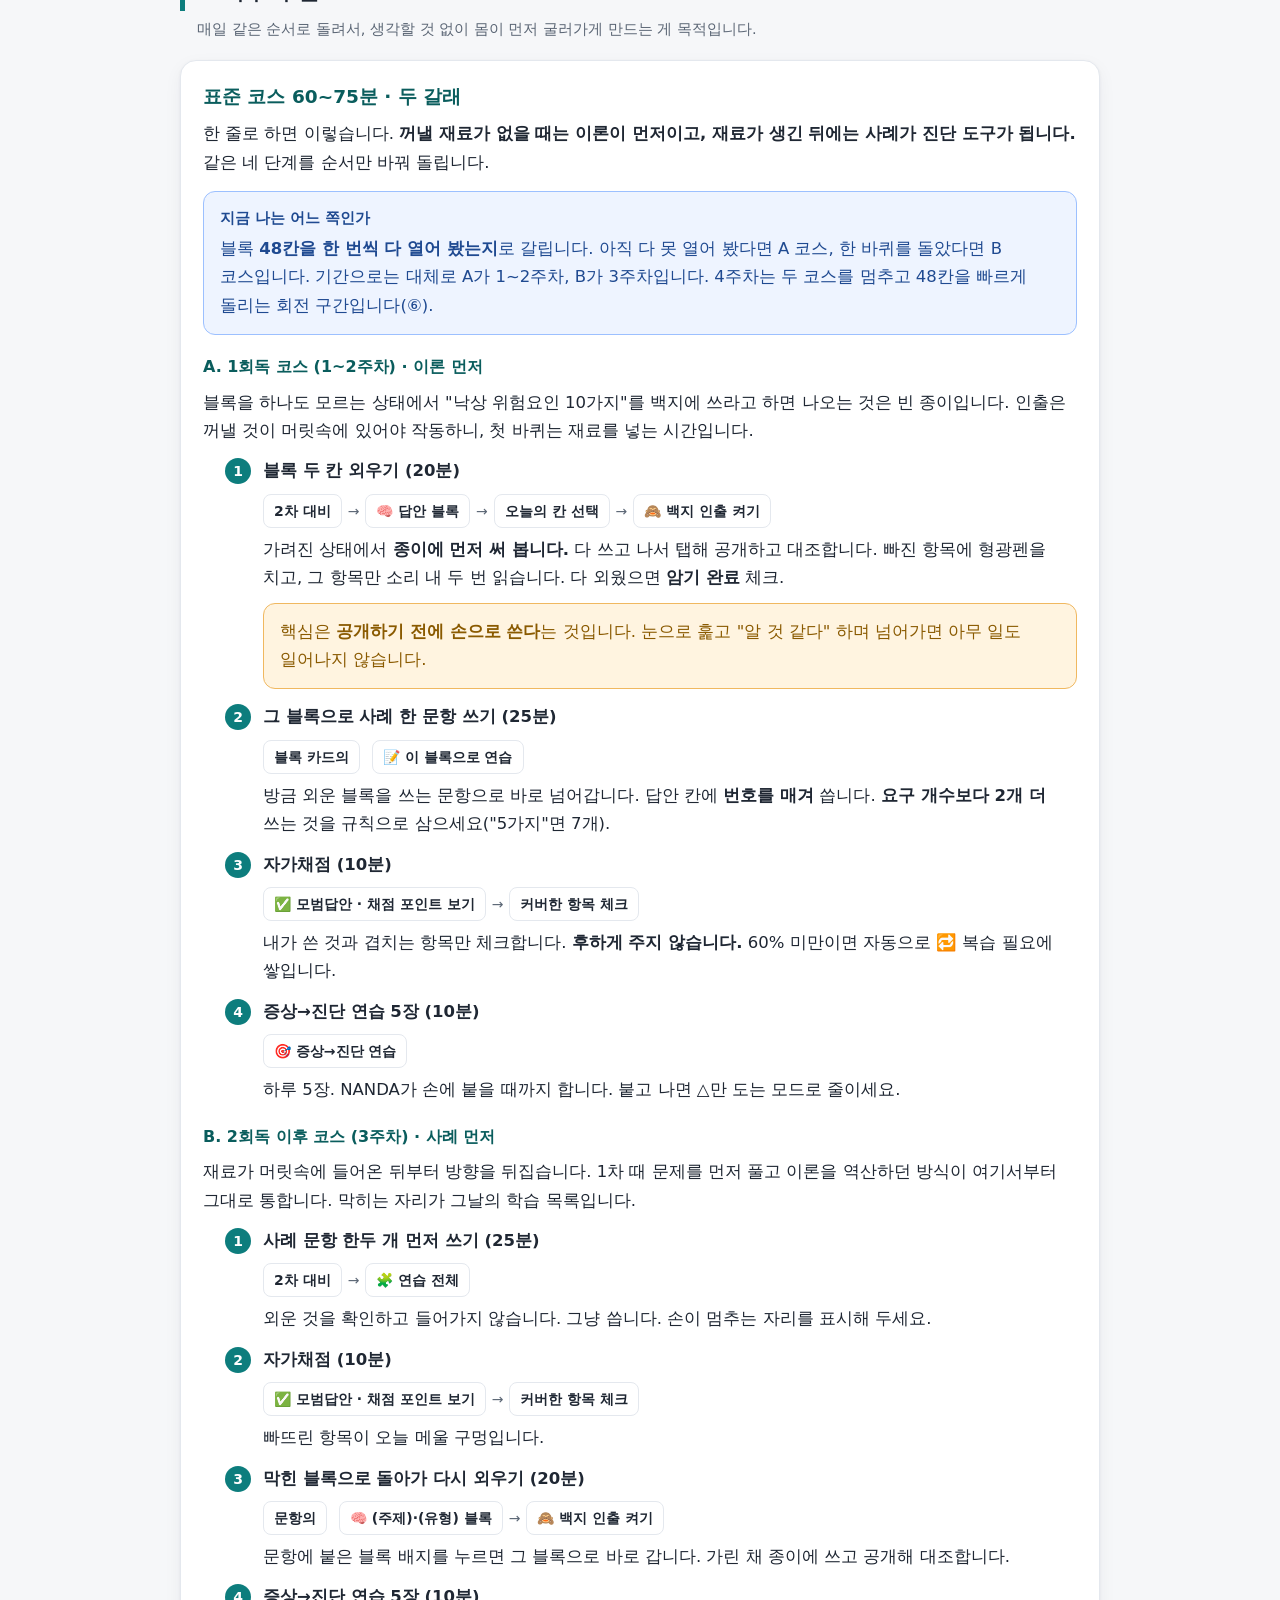
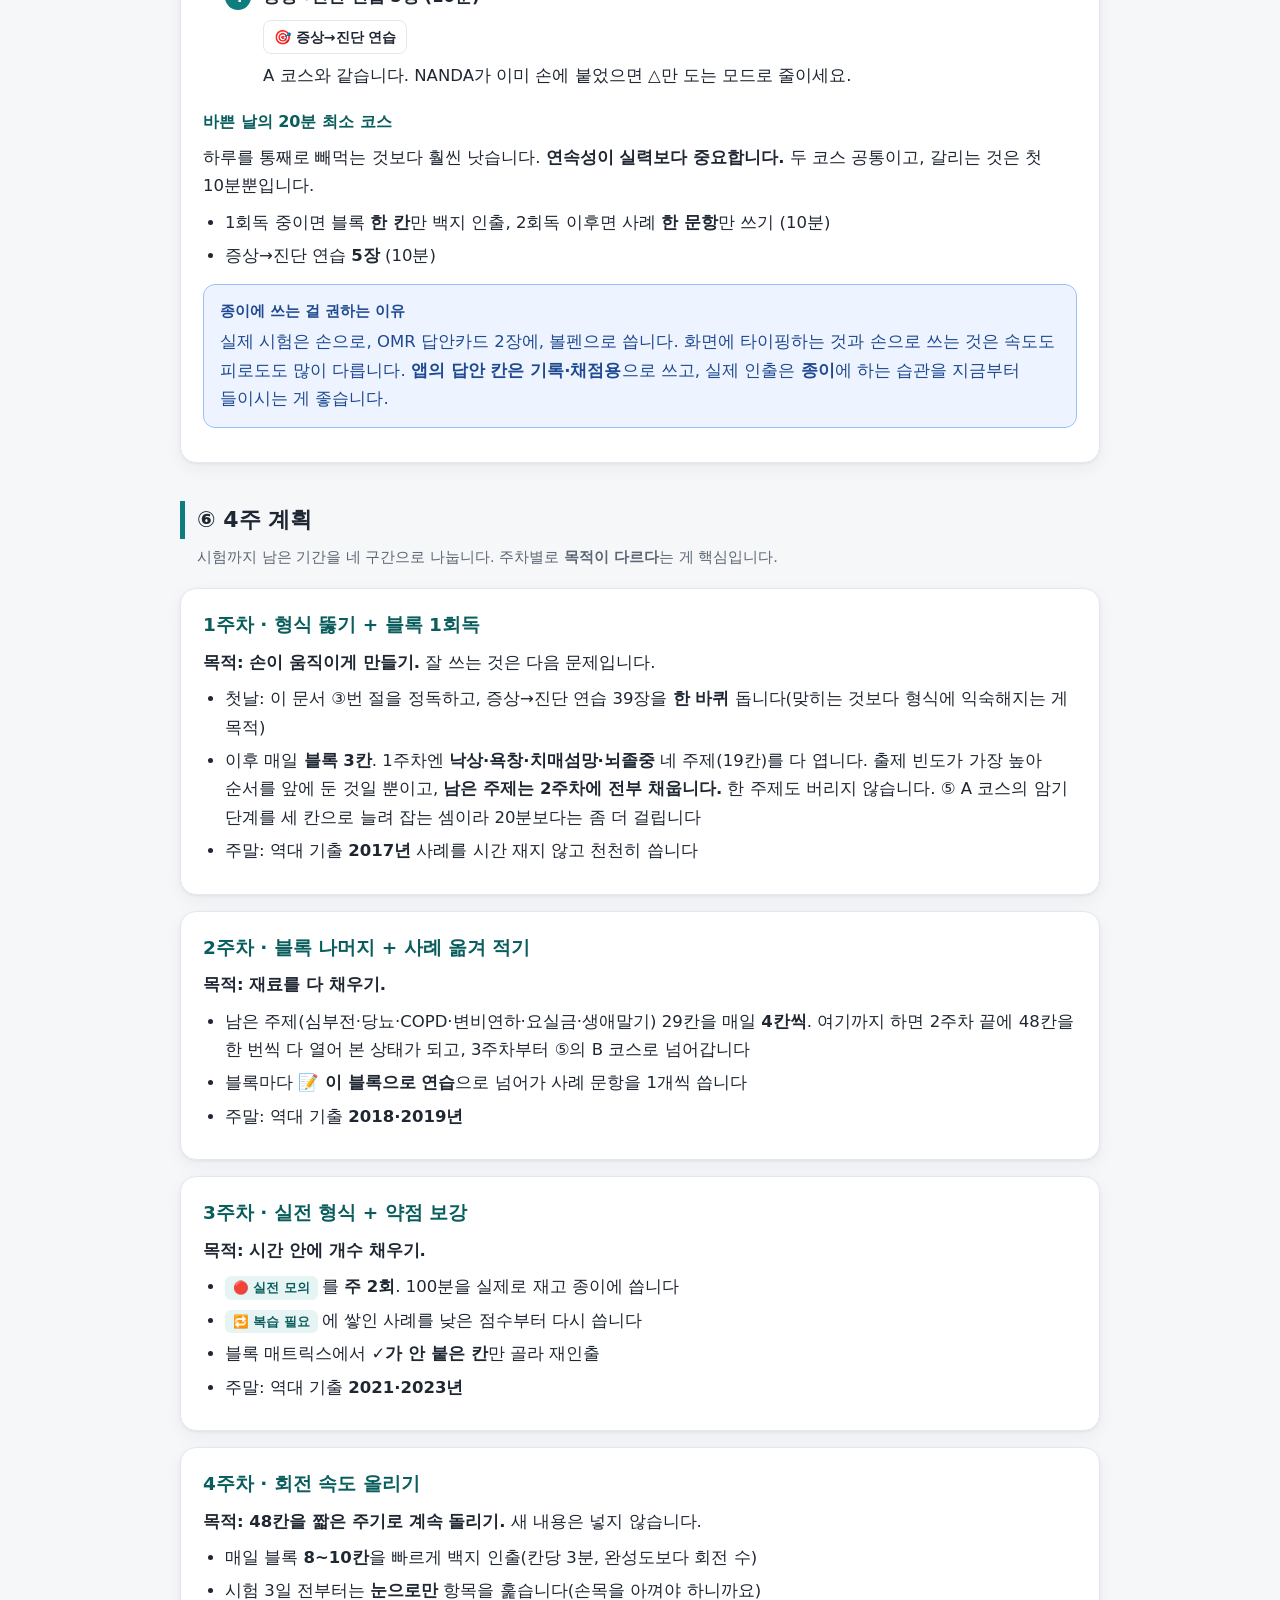
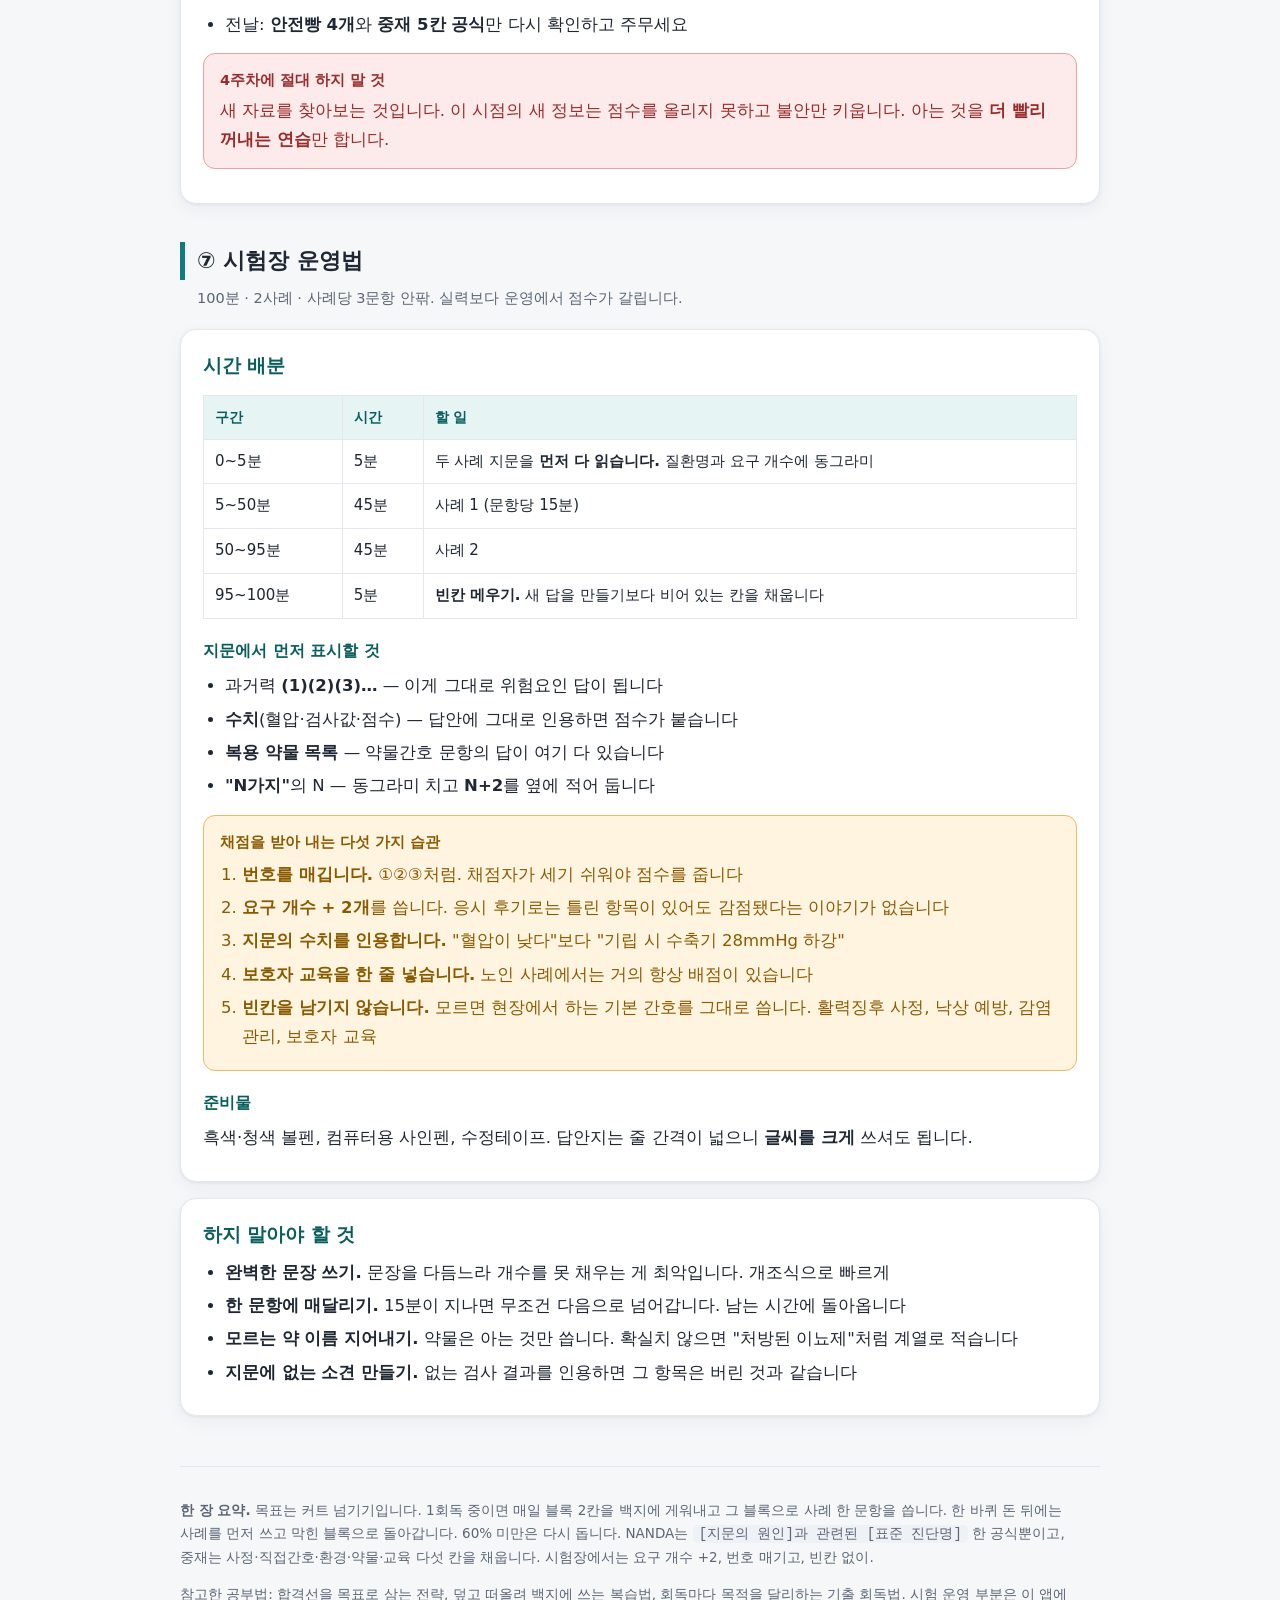
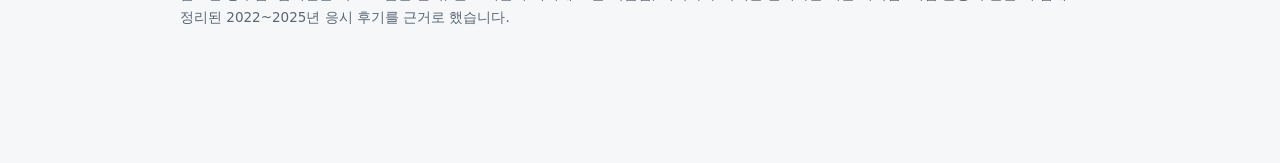
==== commit 95352aa9: "한글 줄바꿈 전역 적용, 표 가로 스크롤, 차용 용어 제거 1. 한글이 단어 중간에서 잘려 한 글자만 다음 줄로 내려가던 문제.    word-break: keep-all이 예전 " ====
--- a/00_공부법_사용설명서.html
+++ b/00_공부법_사용설명서.html
@@ -17,7 +17,9 @@
 html{scroll-behavior:smooth}
 body{margin:0;background:var(--bg);color:var(--ink);
   font-family:"Pretendard","Apple SD Gothic Neo","Malgun Gothic","Segoe UI",system-ui,sans-serif;
-  line-height:1.72;font-size:16.5px;-webkit-font-smoothing:antialiased}
+  line-height:1.72;font-size:16.5px;-webkit-font-smoothing:antialiased;
+  /* 한글을 어절 단위로 끊는다 — 없으면 단어 중간에서 잘린다 */
+  word-break:keep-all;overflow-wrap:break-word}
 .wrap{max-width:960px;margin:0 auto;padding:0 20px 120px}
 
 header.top{background:linear-gradient(135deg,var(--brand),var(--brand2));color:#fff;padding:34px 0 30px}
@@ -82,12 +84,19 @@
 .route span{color:var(--muted)}
 
 footer{border-top:1px solid var(--line);margin-top:50px;padding-top:18px;color:var(--muted);font-size:13.5px}
+/* 표는 가로로 넘칠 수 있으므로 자체 스크롤 영역에 담는다.
+   모바일에서 3열 표를 화면 폭에 욱여넣으면 한 열이 90px까지 좁아져
+   두세 단어마다 줄이 바뀐다. 열 너비를 확보하고 가로로 넘긴다. */
+.tw{overflow-x:auto;-webkit-overflow-scrolling:touch;margin:14px 0}
+.tw table{margin:0}
 @media (max-width:640px){
   body{font-size:16px}
   header.top h1{font-size:24px}
   .chap > h2{font-size:20px}
   table{font-size:14px}
-  th,td{padding:7px 8px}
+  th,td{padding:9px 10px}
+  .tw table{min-width:520px}
+  .tw{border-bottom:1px dashed var(--line)}
 }
 </style>
 </head>
@@ -131,12 +140,12 @@
 
     <h4>스스로 확인해 보기</h4>
     <p>앱에서 <span class="tag">📋 2차시험(사례) 대비</span> → <span class="tag">📚 역대 기출</span>을 열고, 2017년 사례를 <b>모범답안을 덮어 둔 채</b> 10분만 써 보세요. 그다음 모범답안과 대조합니다.</p>
-    <table>
+    <div class="tw"><table>
       <tr><th>내가 쓴 결과</th><th>진짜 병목</th><th>처방</th></tr>
       <tr><td>내용은 떠오르는데 문장이 안 만들어짐</td><td><b>형식</b></td><td>③ NANDA 속성 → 바로 ⑤ 루틴</td></tr>
       <tr><td>몇 개 쓰다 막혀서 개수를 못 채움</td><td><b>덩어리 부족</b></td><td>답안 블록 암기에 시간 배분을 몰아주기</td></tr>
       <tr><td>뭘 물어보는지부터 모르겠음</td><td><b>기출 노출 부족</b></td><td>역대 기출 5개 연도를 읽는 것부터</td></tr>
-    </table>
+    </table></div>
   </div>
 </section>
 
@@ -147,15 +156,15 @@
 
   <div class="card">
     <h3>후보 셋을 놓고 비교하면</h3>
-    <table>
+    <div class="tw"><table>
       <tr><th>공부법</th><th>핵심 주장</th><th>이 시험에 맞나</th></tr>
       <tr>
-        <td><b>저공비행</b><br><span class="tag gray">합격선 타겟</span></td>
+        <td><b>커트라인만 넘기기</b><br><span class="tag gray">합격선 타겟</span></td>
         <td>만점은 처음부터 포기하고 커트라인을 살짝 넘기는 것이 목표. 지엽적인 것은 버리고 매번 나오는 것만 확실히.</td>
         <td><b>1차와 같은 뜻으로 쓰면 위험합니다.</b> 1차는 150문항이라 주제 하나를 버려도 손실이 얇게 퍼지지만, 2차는 6문항이라 버린 주제가 사례로 나오면 한 번에 절반이 날아갑니다. 객관식은 반쯤 알면 선택지를 소거해 찍을 수 있어도, 백지에는 반쯤 아는 것으로 아무것도 못 씁니다. 2차에서 줄일 것은 범위가 아니라 <b>답안의 완성도</b>입니다.</td>
       </tr>
       <tr>
-        <td><b>백지 인출</b><br><span class="tag gray">서울대식 복습법</span></td>
+        <td><b>백지 인출</b><br><span class="tag gray">덮고 떠올리기</span></td>
         <td>덮고 떠올려 백지에 쓰기. 원본과 대조해 빠진 것만 다시 보기.</td>
         <td><b>이게 엔진입니다.</b> 2차는 애초에 백지에 손으로 쓰는 시험이라 공부 방식과 시험 방식이 같습니다. 앱에도 <b>🙈 백지 인출</b> 버튼으로 들어가 있습니다.</td>
       </tr>
@@ -164,21 +173,21 @@
         <td>회독 횟수보다 회독마다의 목적. 1회독 구조 파악, 2회독 인출, 3회독 시간압박.</td>
         <td><b>뼈대로 씁니다.</b> 다만 2차 기출은 5개 연도뿐이라 기출만으로는 양이 부족합니다. 기출로 <b>출제 방식</b>을 익히고, 연습 사례로 <b>양</b>을 채웁니다.</td>
       </tr>
-    </table>
-
-    <h4>저공비행을 어디에 적용할 것인가</h4>
-    <p>저공비행 자체가 틀린 것은 아니고, 2차에서는 적용하는 축이 옮겨 갑니다.</p>
-    <table>
+    </table></div>
+
+    <h4>무엇을 줄일 것인가</h4>
+    <p>줄여서 붙는다는 발상 자체가 틀린 것은 아니고, 2차에서는 줄이는 대상이 옮겨 갑니다.</p>
+    <div class="tw"><table>
       <tr><th></th><th>1차</th><th>2차</th></tr>
       <tr><td>줄이는 대상</td><td><b>범위</b>를 줄입니다(주제를 버립니다)</td><td><b>완성도</b>를 줄입니다(답안을 다듬지 않습니다)</td></tr>
       <tr><td>버려도 되는 것</td><td>지엽적인 주제</td><td>문장의 완결성, 서술의 매끄러움</td></tr>
       <tr><td>버리면 안 되는 것</td><td>해당 없음</td><td>주제. 답안 블록이 10개 주제 48칸뿐이라 범위를 줄일 이유가 없습니다</td></tr>
-    </table>
-    <p>앱의 응시 후기가 "부분점수 후함", "5개 적으라면 7개", "빈칸 금지"를 반복하는 것은 <b>한 문항 안에서의 저공비행</b>을 말합니다. 범위를 줄이라는 뜻은 아닙니다.</p>
+    </table></div>
+    <p>앱의 응시 후기가 "부분점수 후함", "5개 적으라면 7개", "빈칸 금지"를 반복하는 것은 <b>한 문항 안에서 힘을 빼라</b>는 말입니다. 범위를 줄이라는 뜻은 아닙니다.</p>
 
     <div class="box hi">
       <b class="t">결론: 지금 상황에 맞는 조합</b>
-      <b>목표는 저공비행(범위가 아니라 완성도에서), 엔진은 백지 인출, 재료는 답안 블록, 실전은 기출 회독.</b><br>
+      <b>목표는 커트라인 넘기기(범위가 아니라 완성도에서 힘을 뺍니다), 엔진은 백지 인출, 재료는 답안 블록, 실전은 기출 회독.</b><br>
       한 문장으로: <b>"블록을 아직 안 열어 봤으면 외운 다음 사례로, 한 바퀴 돌았으면 사례부터 치고 막힌 블록으로. 어느 쪽이든 개수를 넘겨 채우고 매일 조금씩."</b>
     </div>
 
@@ -187,12 +196,12 @@
       <li>응시 후기에 따르면 2차는 <b>부분점수가 후한 편</b>입니다. 합격 기준을 밝힌 공식 자료는 앱에 없으니 후기 수준으로만 받아들이는 편이 안전합니다. 앱의 응시 후기 정리에 "5개 적으라면 7개 적기", "모르는 문제도 빈칸 금지, 현장에서 하는 기본 간호중재를 그대로 적어도 득점"이 반복해서 나옵니다. 완벽한 한 문장보다 <b>맞는 항목을 하나 더</b> 쓰는 편이 점수가 됩니다.</li>
       <li>출제 범위도 <b>좁고 반복적</b>입니다. 낙상·욕창·치매·섬망·뇌졸중·파킨슨·심부전·당뇨·COPD·폐렴·변비·연하곤란·요실금·생애말기. 앱의 답안 블록 10개 주제가 출제 풀을 거의 다 덮으니 더 넓게 파도 남는 게 없습니다.</li>
       <li>무엇보다 <b>임상에서 몸으로 익힌 것</b>이 쌓여 있습니다. 개념 이해에 쓸 시간을 아껴 출력 훈련에 몰아넣을 수 있습니다. 신규 수험생과 갈리는 지점이 여기라, 이 이점은 끝까지 써먹어야 합니다.</li>
-      <li>2차 방법도 1차를 붙은 방법 그대로입니다. <b>기출 전체 2회독 + 생성 문제 6차 모의고사까지 전부 응시 + 부족한 이론은 그때그때 추가 학습</b>이었습니다. 주제를 버리는 저공비행을 한 적이 없고, 문제은행을 진단 도구로 삼은 <b>전범위 반복</b>이었습니다. 이론이 부족한 상태에서 문제를 먼저 풀고 거기서 이론을 역으로 외운 것도 같은 맥락입니다. 2차에서도 이 방식이 그대로 통하는데, 다만 무엇을 먼저 꺼낼지는 회독 단계에 따라 달라집니다(⑤).</li>
+      <li>2차 방법도 1차를 붙은 방법 그대로입니다. <b>기출 전체 2회독 + 생성 문제 6차 모의고사까지 전부 응시 + 부족한 이론은 그때그때 추가 학습</b>이었습니다. 주제를 버린 적이 없고, 문제은행을 진단 도구로 삼은 <b>전범위 반복</b>이었습니다. 이론이 부족한 상태에서 문제를 먼저 풀고 거기서 이론을 역으로 외운 것도 같은 맥락입니다. 2차에서도 이 방식이 그대로 통하는데, 다만 무엇을 먼저 꺼낼지는 회독 단계에 따라 달라집니다(⑤).</li>
     </ul>
 
     <div class="box warn">
       <b class="t">이 조합이 안 맞는 경우</b>
-      상대평가로 경쟁률이 높은 시험이라면 저공비행 전략은 위험합니다. 후기로는 그런 얘기가 없어 일단 절대평가로 보고 짠 전략인데,
+      상대평가로 경쟁률이 높은 시험이라면 커트라인만 노리는 전략은 위험합니다. 후기로는 그런 얘기가 없어 일단 절대평가로 보고 짠 전략인데,
       응시 인원 대비 합격 인원이 제한된다는 공고를 보게 되면 그때는 전략을 바꿔야 합니다.
     </div>
   </div>
@@ -223,17 +232,17 @@
     </div>
 
     <h4>의학 진단과 헷갈리지 않기</h4>
-    <table>
+    <div class="tw"><table>
       <tr><th></th><th>의학 진단(❌)</th><th>간호 진단(⭕)</th></tr>
       <tr><td>예</td><td>뇌경색, 폐렴, 당뇨</td><td>연하곤란과 관련된 흡인 위험성</td></tr>
       <tr><td>차이</td><td>질병 이름</td><td>그 질병 때문에 <b>환자에게 생긴 반응</b>과 그 <b>원인</b></td></tr>
-    </table>
+    </table></div>
     <p>병명 대신, 병명 때문에 <b>이 사람에게 무슨 일이 벌어지고 있는지</b>를 씁니다.</p>
   </div>
 
   <div class="card">
     <h3>2. 유형은 둘만 나옵니다</h3>
-    <table>
+    <div class="tw"><table>
       <tr><th>유형</th><th>언제 쓰나</th><th>진술 방식</th></tr>
       <tr>
         <td><b>실제적 진단</b></td>
@@ -245,7 +254,7 @@
         <td>아직 안 생겼지만 <b>생길 것 같다</b><br>(넘어질 것 같다, 흡인할 것 같다)</td>
         <td><code>[위험요인]과 관련된 [문제] 위험성</code><br>끝에 <b>위험성</b>을 붙입니다. 증상이 아직 없으니 증상은 쓰지 않습니다</td>
       </tr>
-    </table>
+    </table></div>
     <div class="box hi">
       <b class="t">둘 중 뭘 고를지 30초 판단법</b>
       지문에 그 문제의 <b>증상·소견이 이미 적혀 있으면 실제적</b>, 없고 <b>위험요인만 있으면 위험성</b>.<br>
@@ -256,7 +265,7 @@
   <div class="card">
     <h3>3. 실제로 나오는 진단명, 이것만 외우면 됩니다</h3>
     <p>이 앱에 실린 기출·연습 카드·답안 블록 전체에서 실제로 쓰인 진단명을 빈도순으로 뽑았습니다. 위에서부터 <b>14개면 거의 다 커버됩니다.</b></p>
-    <table>
+    <div class="tw"><table>
       <tr><th>순위</th><th>진단명</th><th>주로 붙는 원인(관련요인)</th></tr>
       <tr><td>1 ⭐</td><td><b>낙상 위험성</b> / 손상 위험성</td><td>근력 약화, 기립성 저혈압, 다약제, 인지장애, 시력저하, 야간뇨</td></tr>
       <tr><td>2 ⭐</td><td><b>흡인 위험성</b></td><td>연하곤란, 뇌졸중 후 연하장애, 의식저하, 위산 역류</td></tr>
@@ -273,7 +282,7 @@
       <tr><td>13</td><td><b>가스교환 장애</b> / 기도청결 비효과 / 비효과적 호흡양상</td><td>환기-관류 불균형, 분비물 증가와 비효과적 기침, 호흡근 약화</td></tr>
       <tr><td>14</td><td><b>불안정한 혈당 수치의 위험</b> / 저혈당 위험성</td><td>불규칙한 식사, 혈당강하제, 인지저하</td></tr>
       <tr><td>+</td><td>체액과다 / 체액부족 위험성 / 변비 / 요정체 / 언어적 의사소통 장애 / 죽음 불안·예기 슬픔 / 뇌조직관류 감소 위험성</td><td>주제별로 하나씩 딸려 나온다</td></tr>
-    </table>
+    </table></div>
     <div class="box easy">
       <b class="t">앱에서 이 목록을 인출 연습하는 법</b>
       <div class="route"><i>📋 2차시험(사례) 대비</i><span>→</span><i>🎯 증상→진단 연습</i></div>
@@ -303,13 +312,13 @@
   <div class="card">
     <h3>5. 시험장에서 완전히 막혔을 때 쓰는 안전빵</h3>
     <p>어떤 노인 사례든 아래 네 개 중 <b>최소 두 개는 성립합니다.</b> 정 모르겠으면 여기서 꺼내 쓰세요. 빈칸으로 두는 것보다 낫습니다.</p>
-    <table>
+    <div class="tw"><table>
       <tr><th>안전빵 진단</th><th>성립 조건(거의 항상)</th></tr>
       <tr><td><code>근력 약화 및 [지문의 위험요인]과 관련된 낙상 위험성</code></td><td>고령이면 성립</td></tr>
       <tr><td><code>부동 및 [실금/영양불량]과 관련된 피부통합성 장애 위험성</code></td><td>누워 있거나 휠체어면 성립</td></tr>
       <tr><td><code>[질환]으로 인한 기능 저하와 관련된 자가간호 결여</code></td><td>ADL 도움이 필요하면 성립</td></tr>
       <tr><td><code>복잡한 치료요법 및 지식 부족과 관련된 비효과적 건강관리</code></td><td>약을 여러 개 먹으면 성립</td></tr>
-    </table>
+    </table></div>
     <div class="box warn">
       <b class="t">단, 관련요인은 반드시 그 지문에서 가져와야 합니다</b>
       안전빵 진단명을 쓰더라도 <b>앞의 원인 부분은 사례에 적힌 표현으로 바꿔 넣습니다.</b>
@@ -326,7 +335,7 @@
   <div class="card">
     <h3>2차 대비에 쓰는 것 (여기에 시간의 80%)</h3>
     <p>홈에서 <span class="tag">📋 2차시험(사례) 대비</span>를 누르면 위쪽에 필터 칩이 줄지어 있습니다.</p>
-    <table>
+    <div class="tw"><table>
       <tr><th>칩</th><th>내용</th><th>언제 쓰나</th></tr>
       <tr><td><b>🧠 답안 블록</b></td><td>10개 주제 × 5개 유형 <b>48칸 매트릭스</b>(욕창·생애말기는 유형이 4개뿐이라 50칸에서 두 칸이 빕니다). 칸마다 표준 답안 항목이 덩어리로 들어 있습니다</td><td><b>매일.</b> 재료 창고입니다</td></tr>
       <tr><td><b>🎯 증상→진단 연습</b></td><td>증상만 보고 NANDA 진단을 떠올리는 카드 <b>39장</b></td><td>NANDA가 안 붙을 때. 초반 집중</td></tr>
@@ -334,7 +343,7 @@
       <tr><td><b>📚 역대 기출</b></td><td>2017·2018·2019·2021·2023 실제 기출 + 모범답안</td><td>주 1회, 실전 감각용</td></tr>
       <tr><td><b>🔁 복습 필요</b></td><td>자가채점 60% 미만인 사례만 모아 낮은 점수순으로</td><td>주말 정리</td></tr>
       <tr><td><b>🔴 실전 모의</b></td><td>100분 타이머 + 2사례. 진행 중엔 모범답안·답안 틀이 <b>잠긴다</b></td><td>주 1회</td></tr>
-    </table>
+    </table></div>
 
     <div class="box ok">
       <b class="t">블록 ↔ 사례를 오가는 길</b>
@@ -347,12 +356,12 @@
 
   <div class="card">
     <h3>나머지 (2차 준비 중엔 곁가지)</h3>
-    <table>
+    <div class="tw"><table>
       <tr><td><b>📝 기출문제 풀기</b></td><td>1차 객관식 847문항 + 변형 1054문항. <b>2차 준비 기간엔 건드리지 않습니다</b></td></tr>
       <tr><td><b>💊 약물 총정리</b></td><td>약물간호 블록이 약할 때만 참고</td></tr>
       <tr><td><b>🔥 막판 암기노트</b></td><td>100여 개 주제 요약. 블록에서 배경 지식이 비면 그 주제만 펴 본다</td></tr>
       <tr><td><b>🗂️ 학습노트</b>(오른쪽 아래 떠 있는 버튼)</td><td>계통별 그림 노트 9개. 개념이 흔들릴 때만</td></tr>
-    </table>
+    </table></div>
     <div class="box warn">
       <b class="t">가장 흔한 실수</b>
       막판 암기노트와 학습노트를 <b>읽으면서</b> 공부한 기분이 드는 것입니다. 읽어서는 남지 않습니다.
@@ -505,13 +514,13 @@
 
   <div class="card">
     <h3>시간 배분</h3>
-    <table>
+    <div class="tw"><table>
       <tr><th>구간</th><th>시간</th><th>할 일</th></tr>
       <tr><td>0~5분</td><td>5분</td><td>두 사례 지문을 <b>먼저 다 읽습니다.</b> 질환명과 요구 개수에 동그라미</td></tr>
       <tr><td>5~50분</td><td>45분</td><td>사례 1 (문항당 15분)</td></tr>
       <tr><td>50~95분</td><td>45분</td><td>사례 2</td></tr>
       <tr><td>95~100분</td><td>5분</td><td><b>빈칸 메우기.</b> 새 답을 만들기보다 비어 있는 칸을 채웁니다</td></tr>
-    </table>
+    </table></div>
 
     <h4>지문에서 먼저 표시할 것</h4>
     <ul>
@@ -549,7 +558,7 @@
 
 <footer><div>
   <p><b>한 장 요약.</b> 목표는 커트 넘기기입니다. 1회독 중이면 매일 블록 2칸을 백지에 게워내고 그 블록으로 사례 한 문항을 씁니다. 한 바퀴 돈 뒤에는 사례를 먼저 쓰고 막힌 블록으로 돌아갑니다. 60% 미만은 다시 돕니다. NANDA는 <code>[지문의 원인]과 관련된 [표준 진단명]</code> 한 공식뿐이고, 중재는 사정·직접간호·환경·약물·교육 다섯 칸을 채웁니다. 시험장에서는 요구 개수 +2, 번호 매기고, 빈칸 없이.</p>
-  <p style="margin-top:14px">참고한 공부법: 합격선 타겟 전략(저공비행), 백지 복습법·인출 연습(서울대식), 목적을 분화한 기출 회독법. 시험 운영 부분은 이 앱에 정리된 2022~2025년 응시 후기를 근거로 했습니다.</p>
+  <p style="margin-top:14px">참고한 공부법: 합격선을 목표로 삼는 전략, 덮고 떠올려 백지에 쓰는 복습법, 회독마다 목적을 달리하는 기출 회독법. 시험 운영 부분은 이 앱에 정리된 2022~2025년 응시 후기를 근거로 했습니다.</p>
 </div></footer>
 
 </div>
